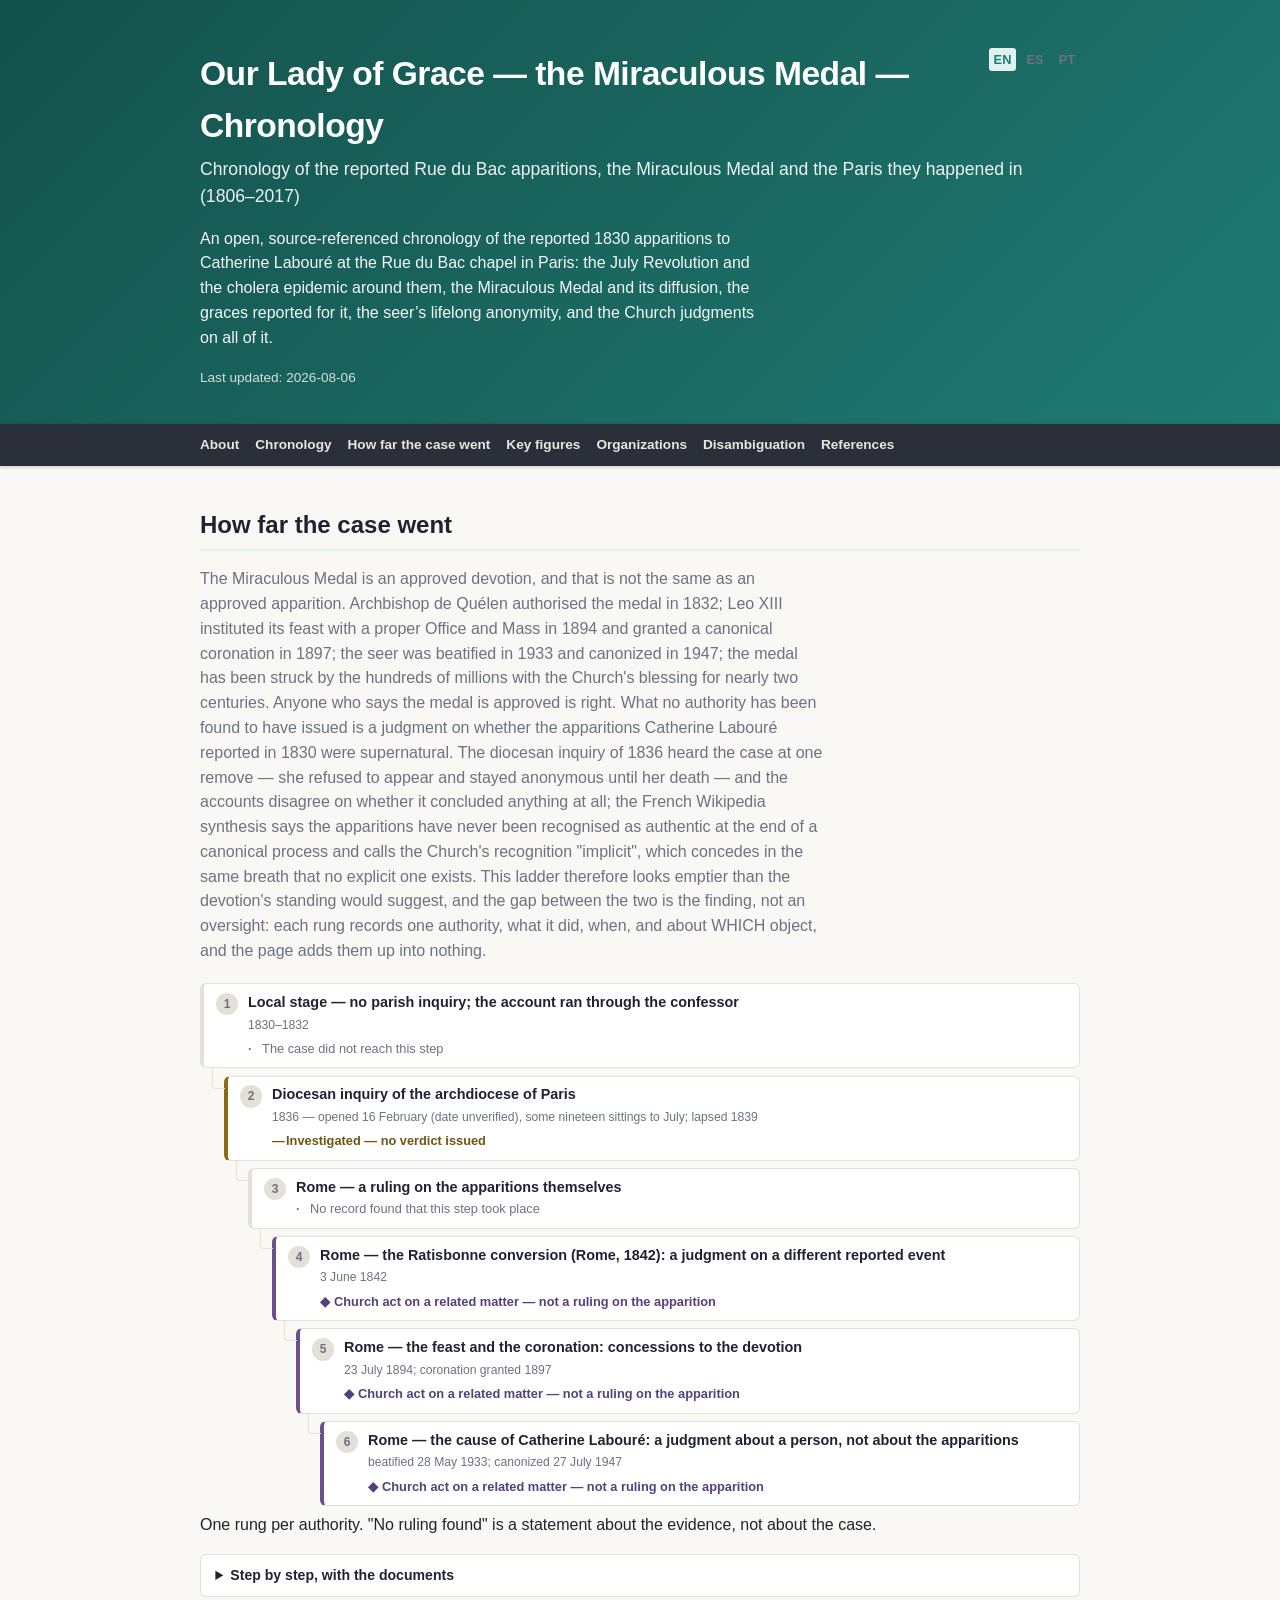
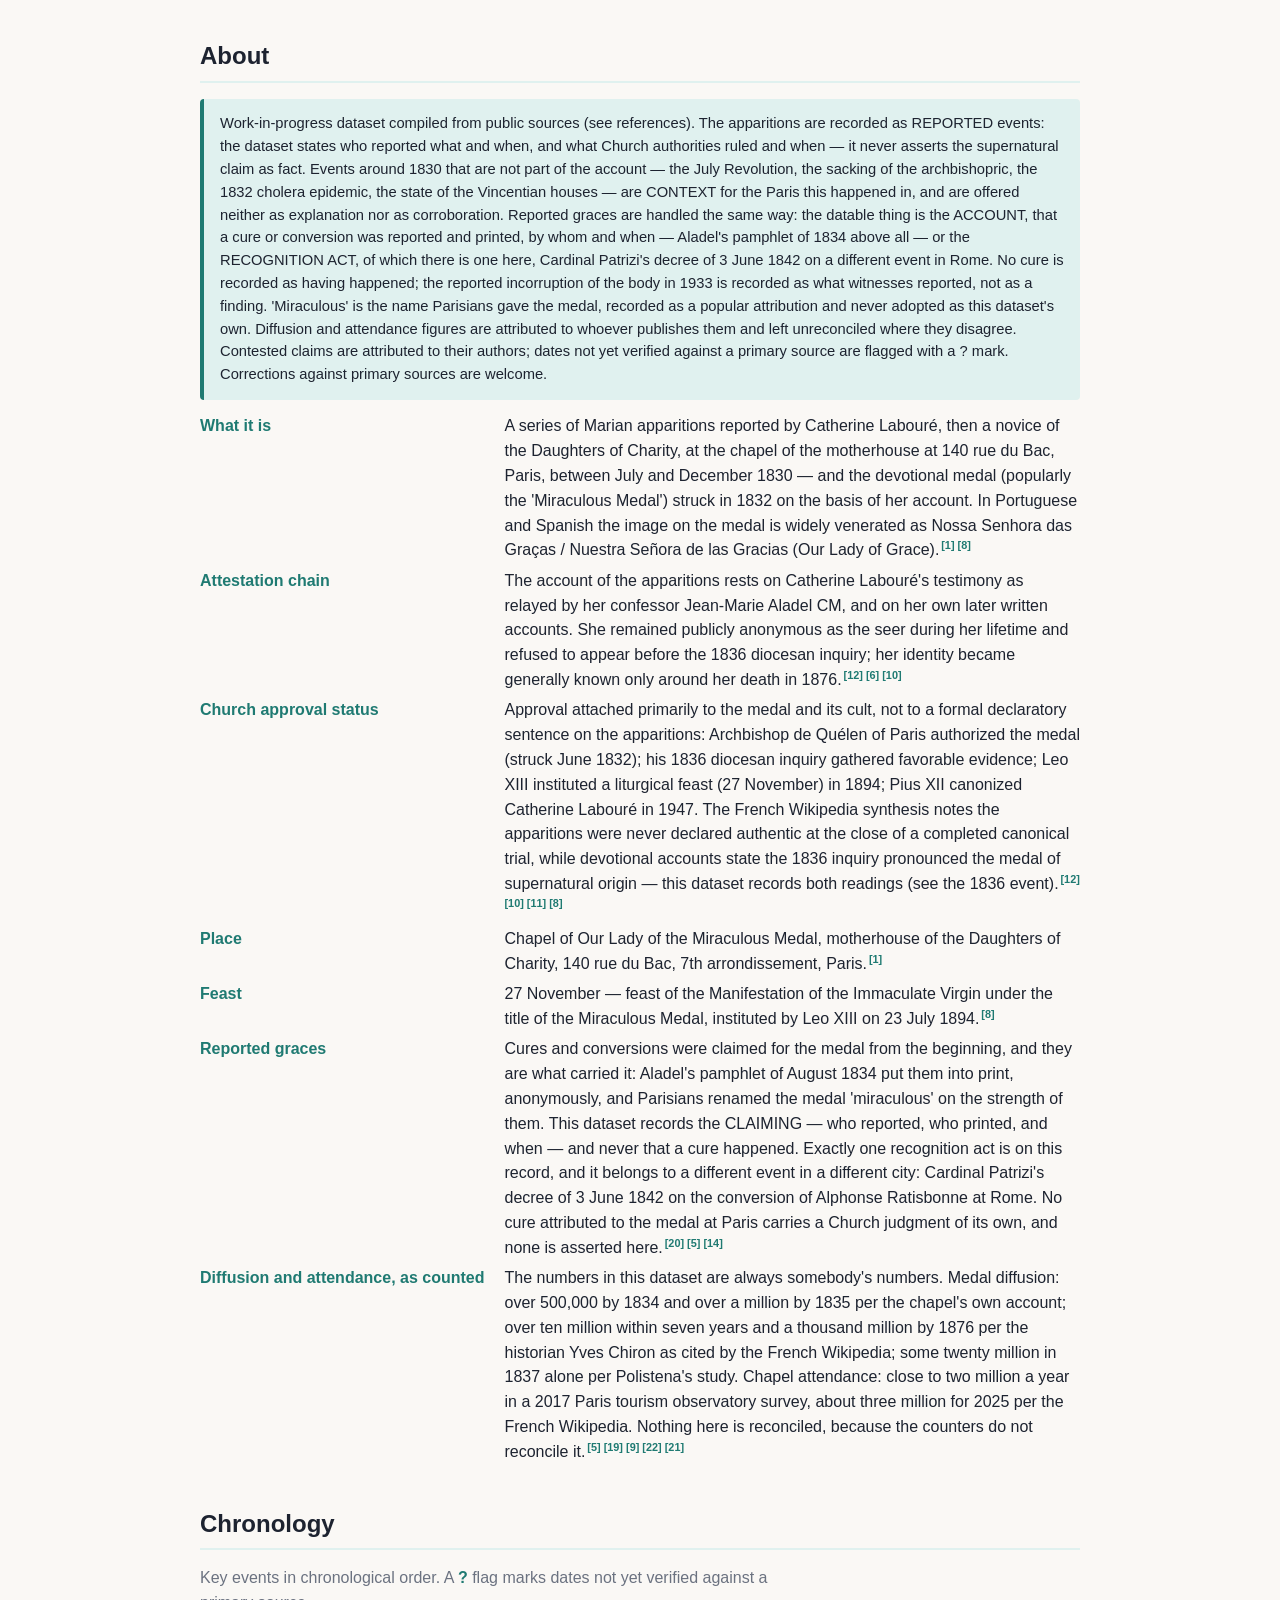
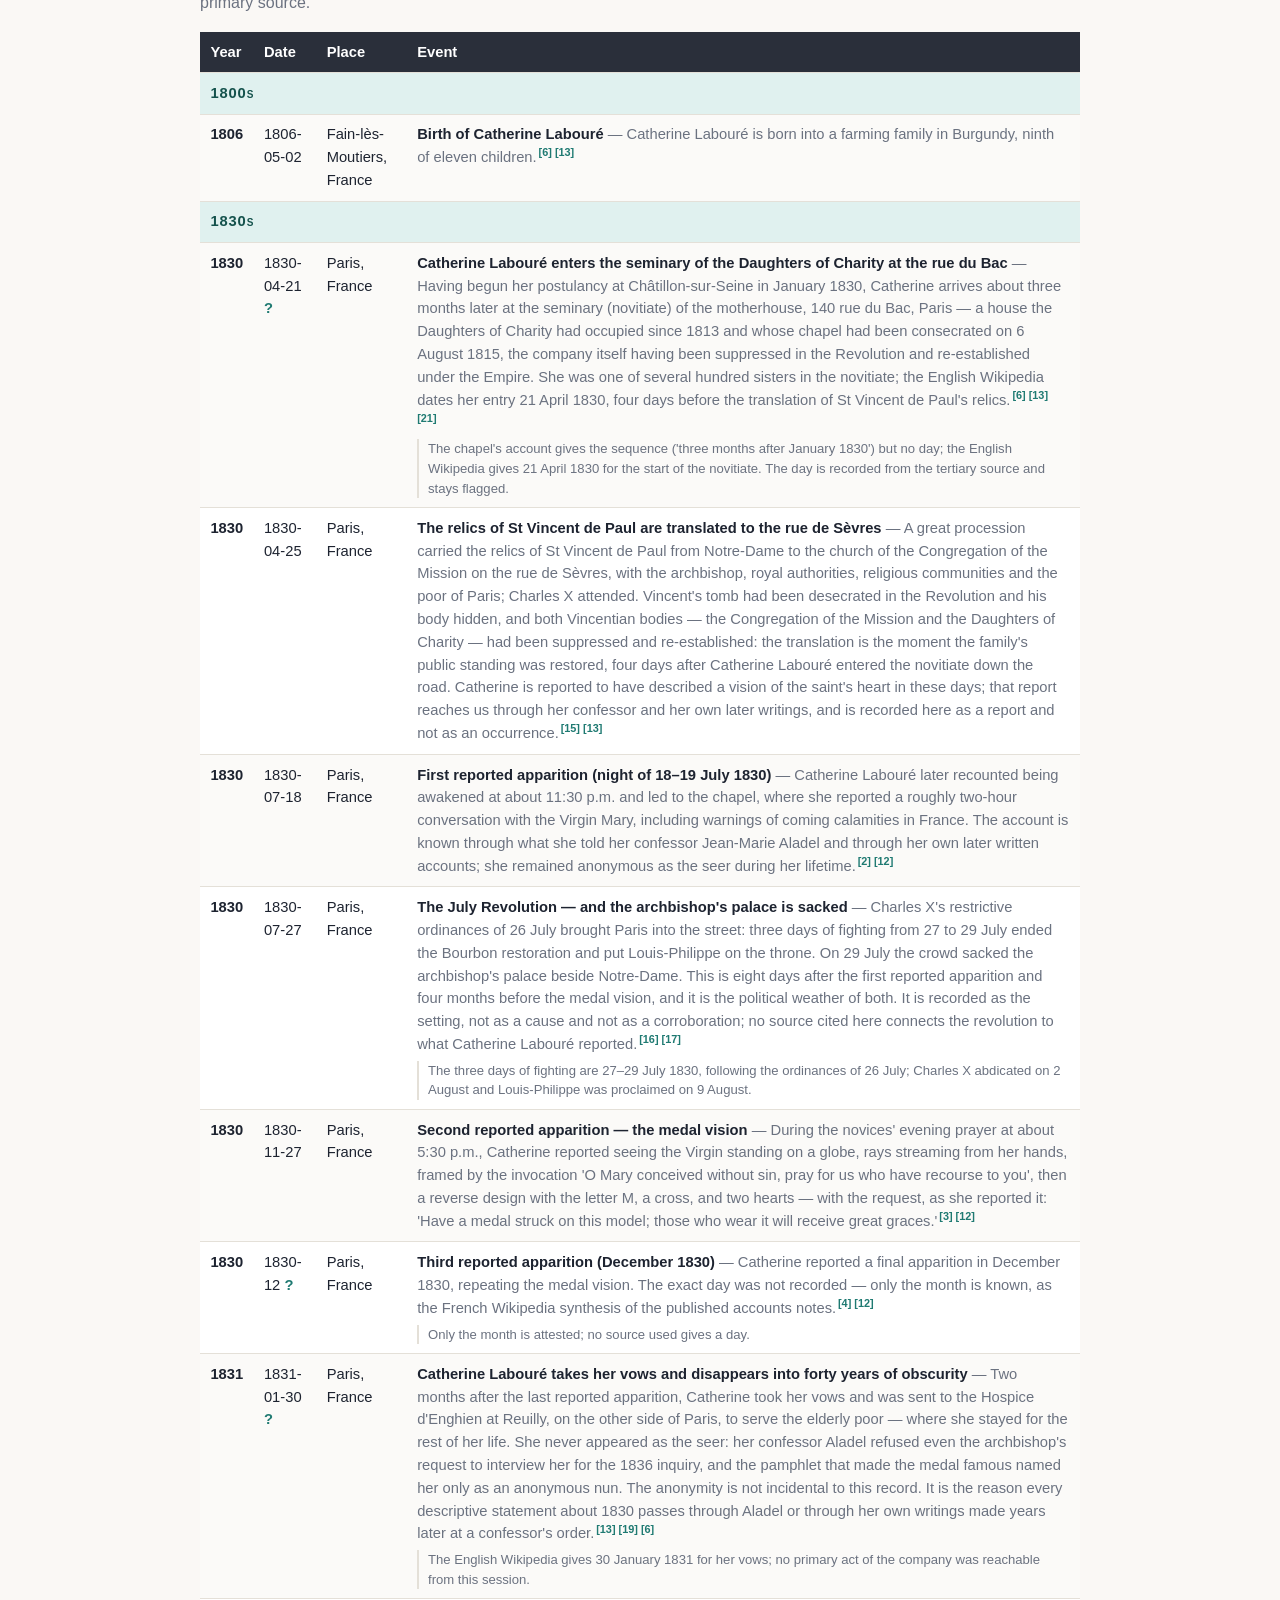
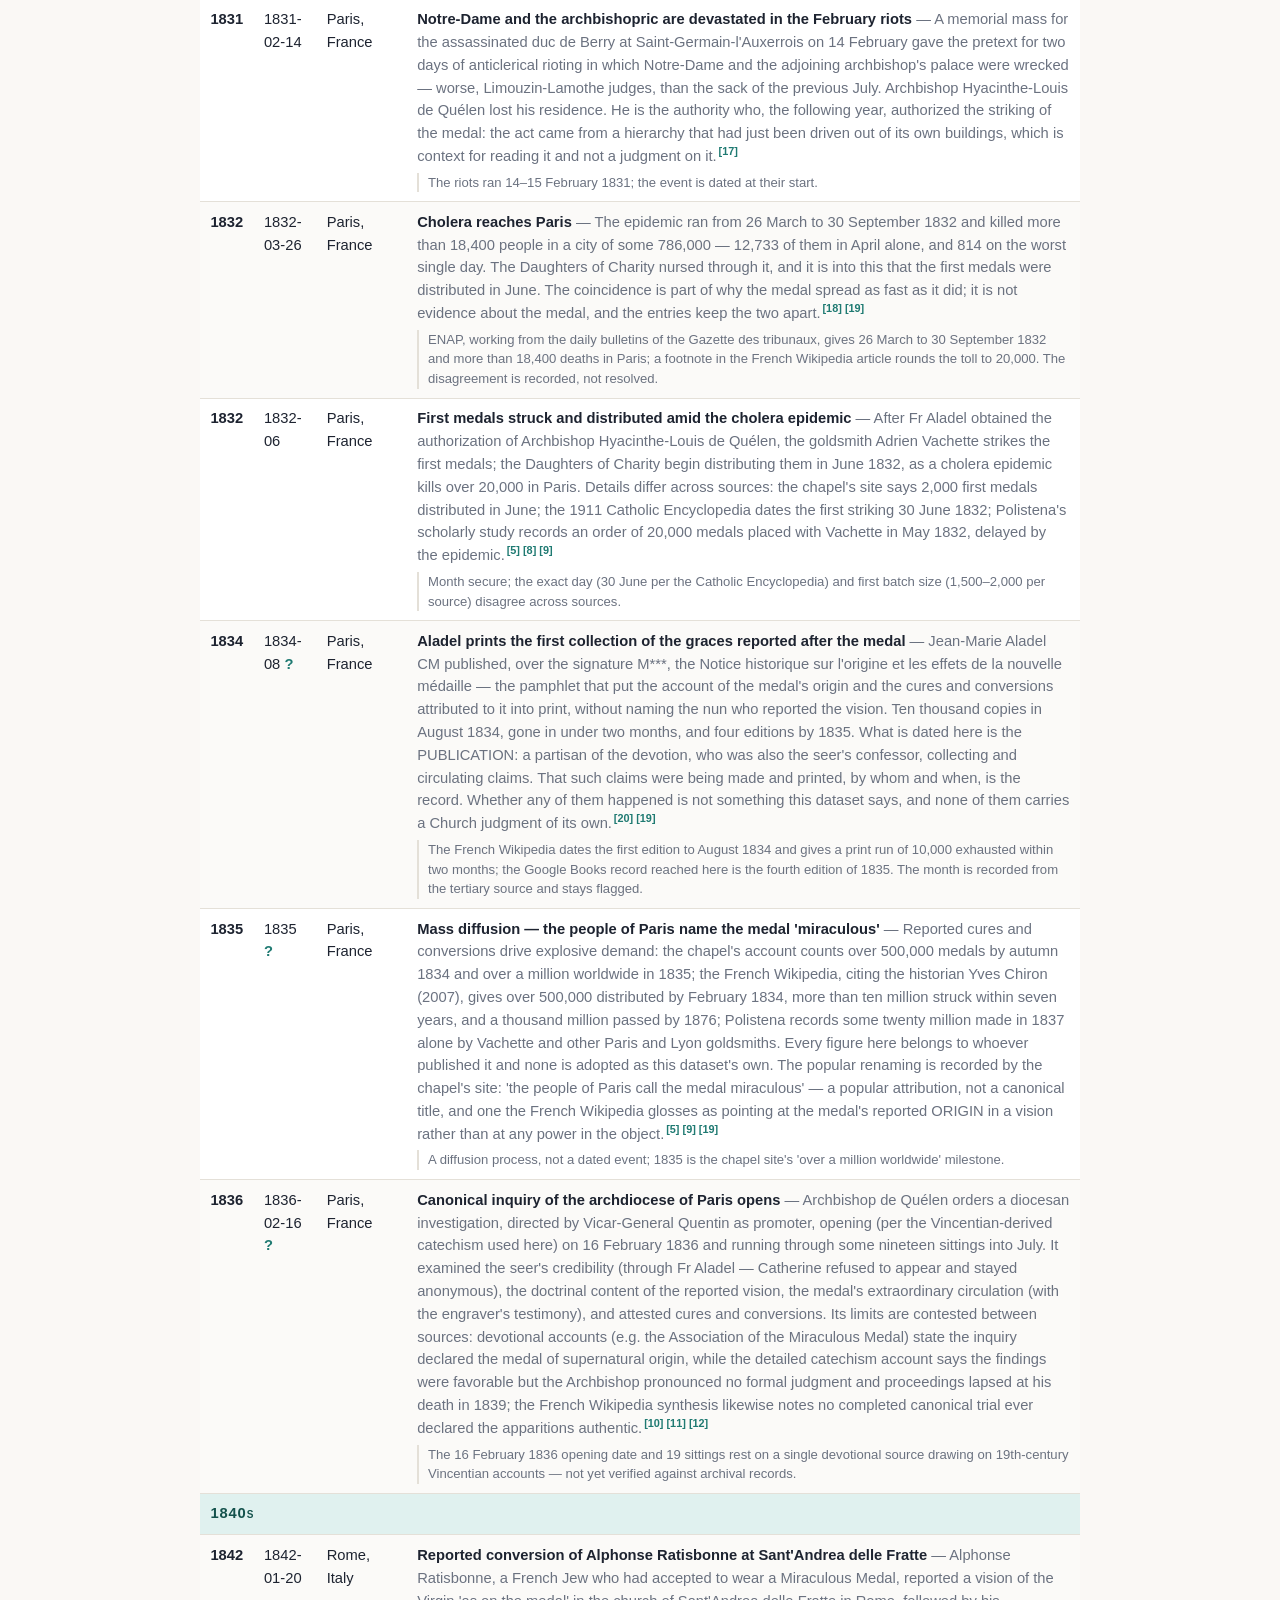
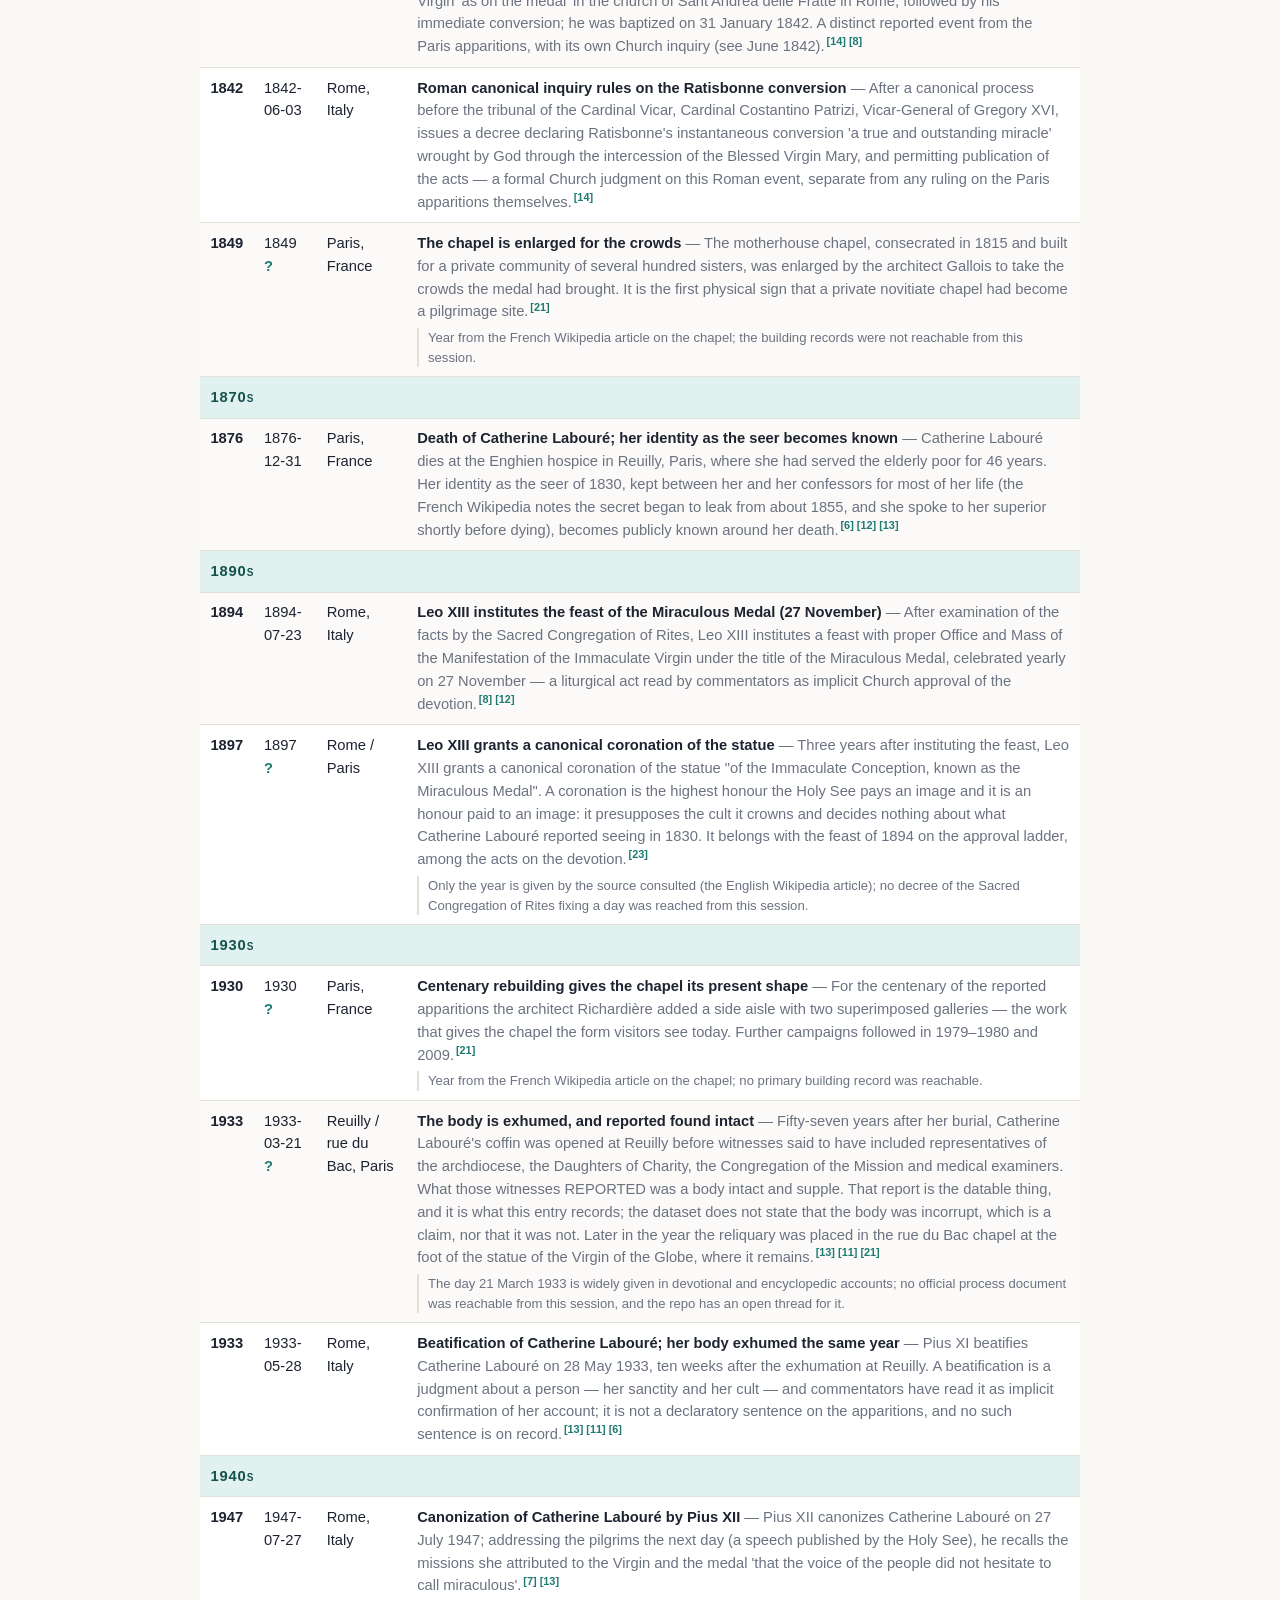
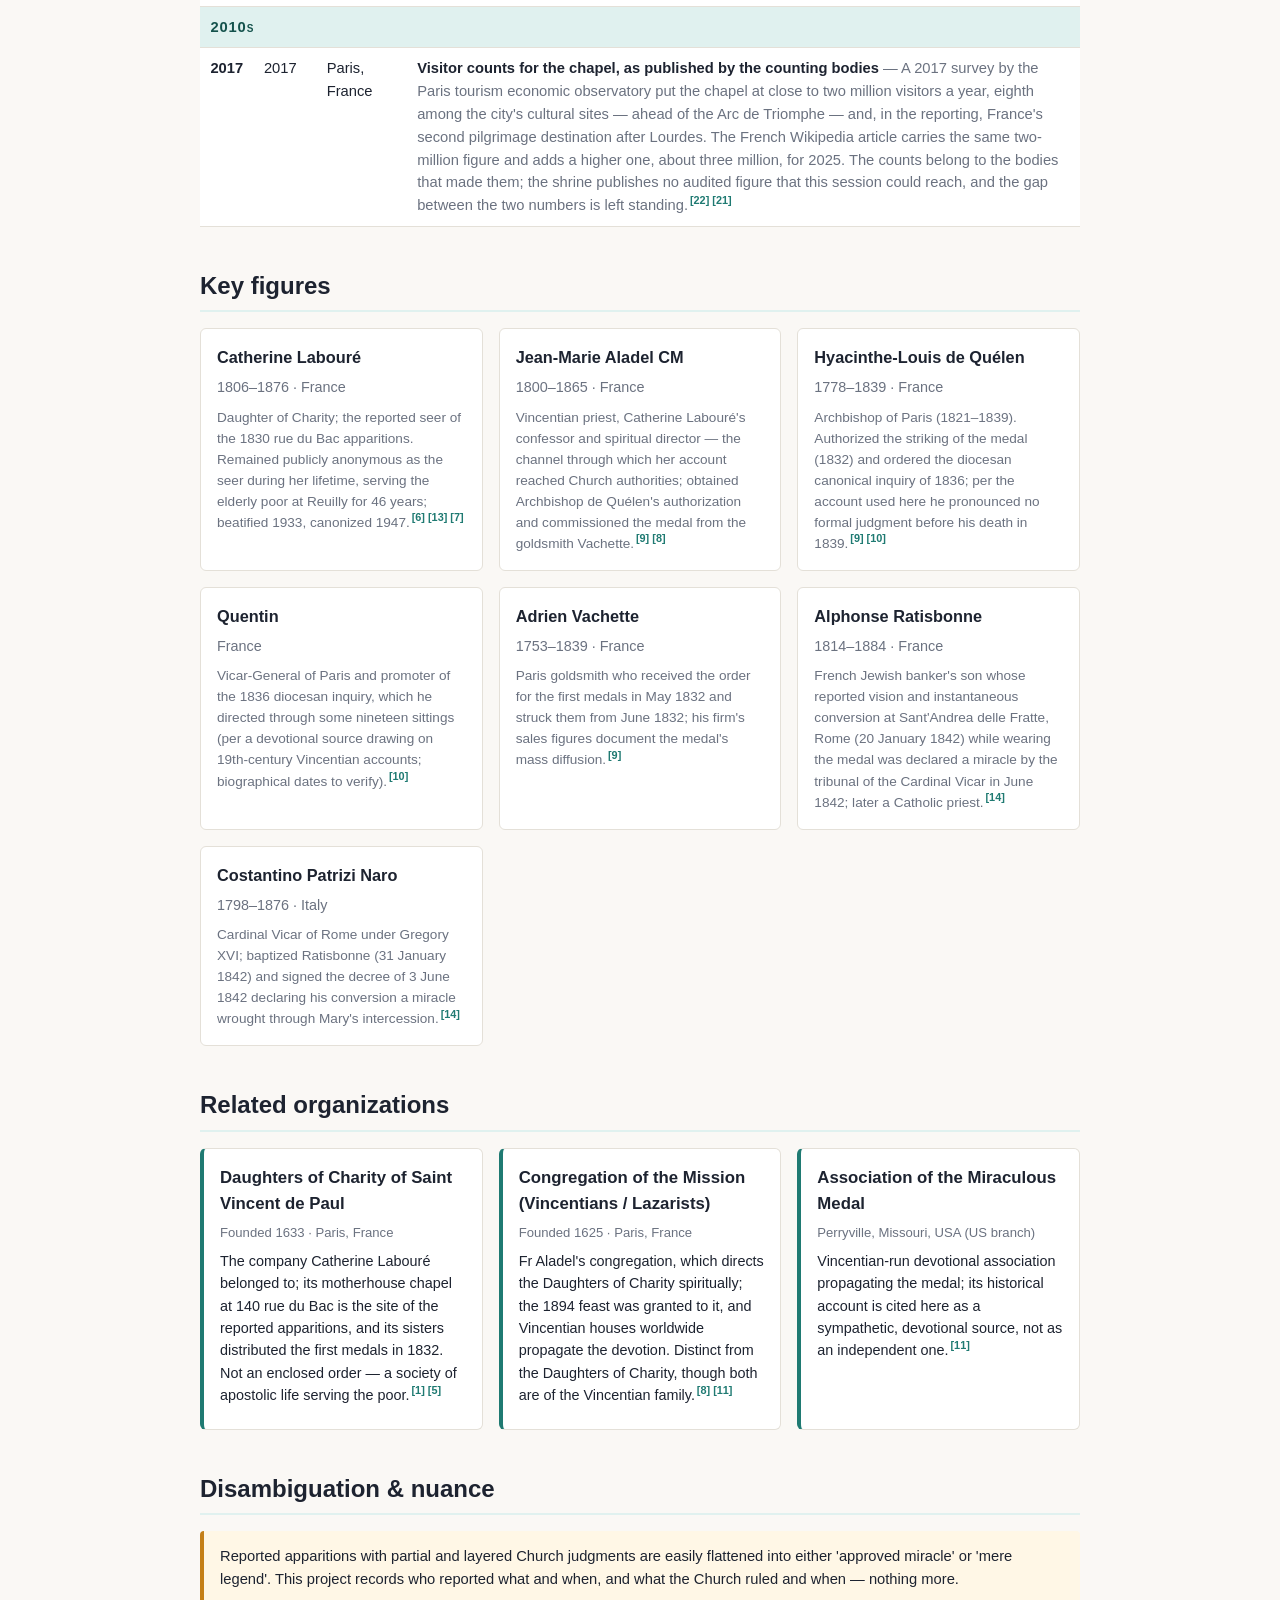
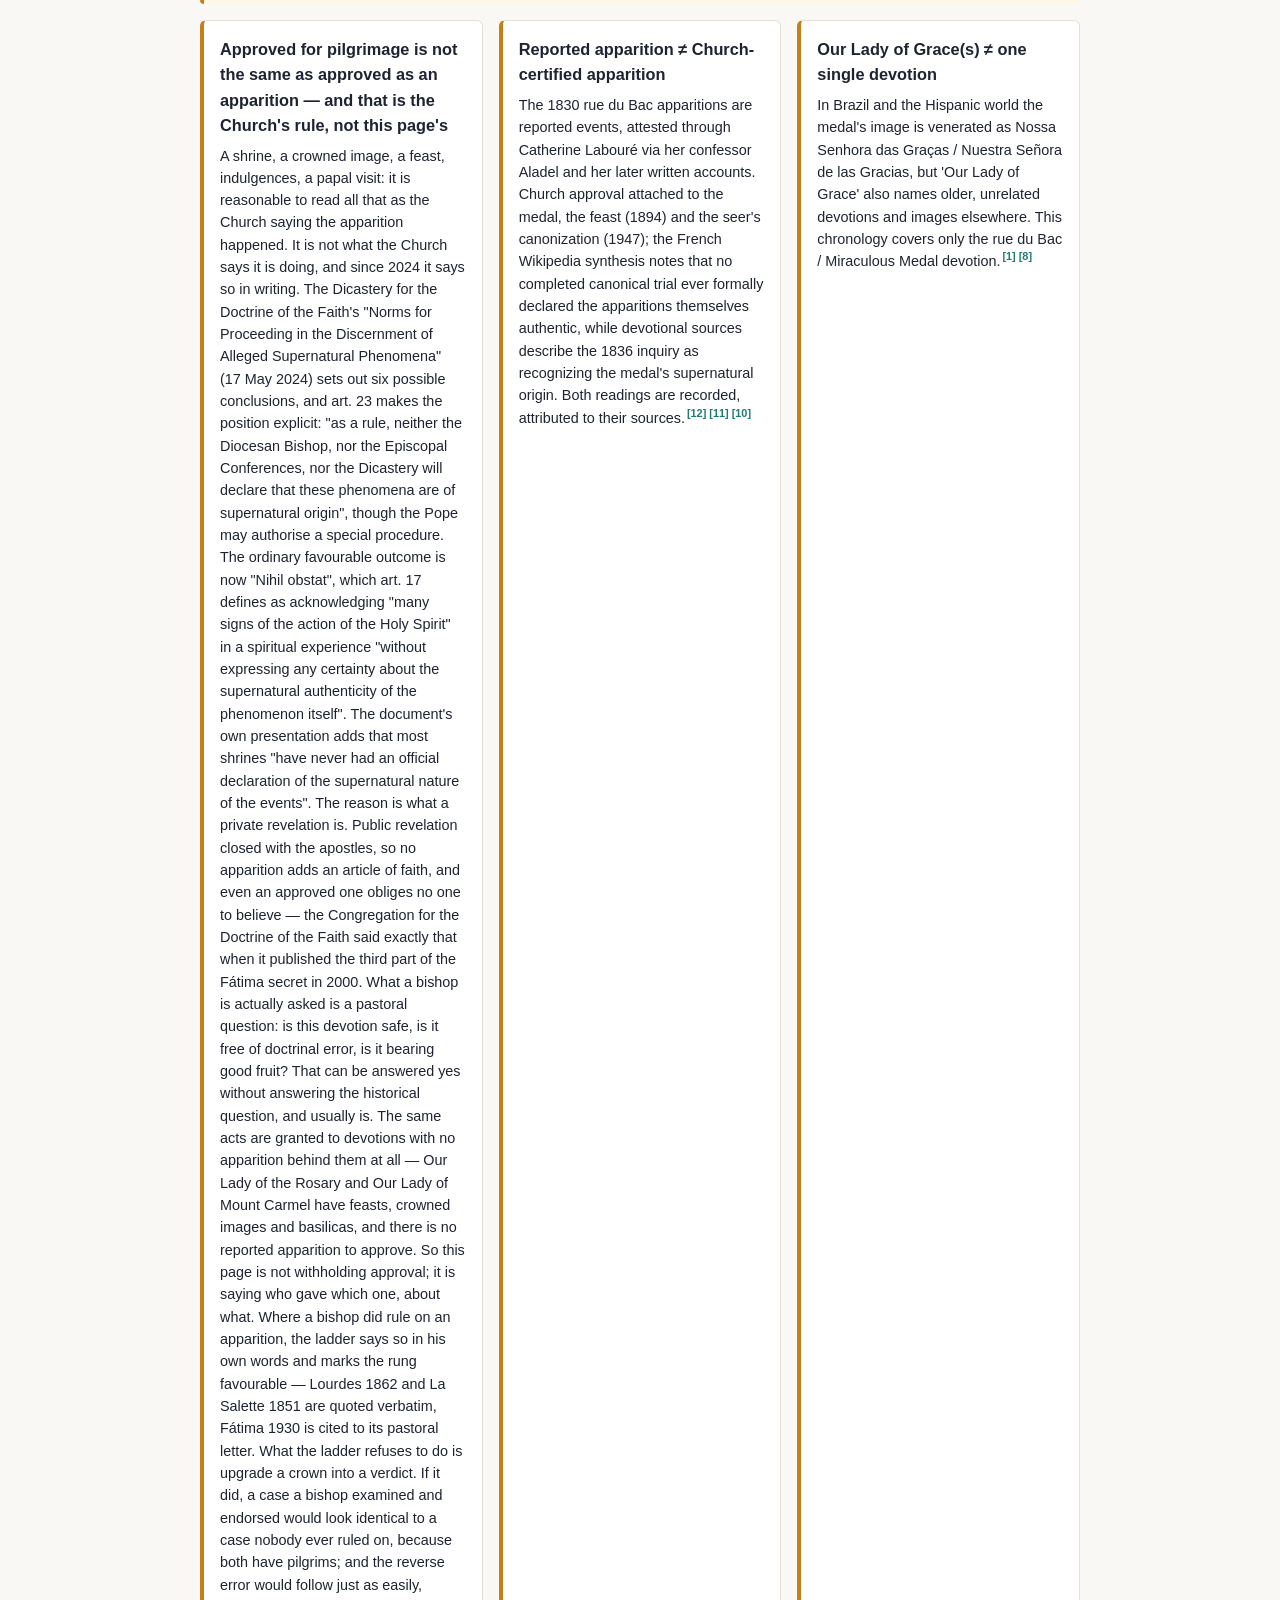
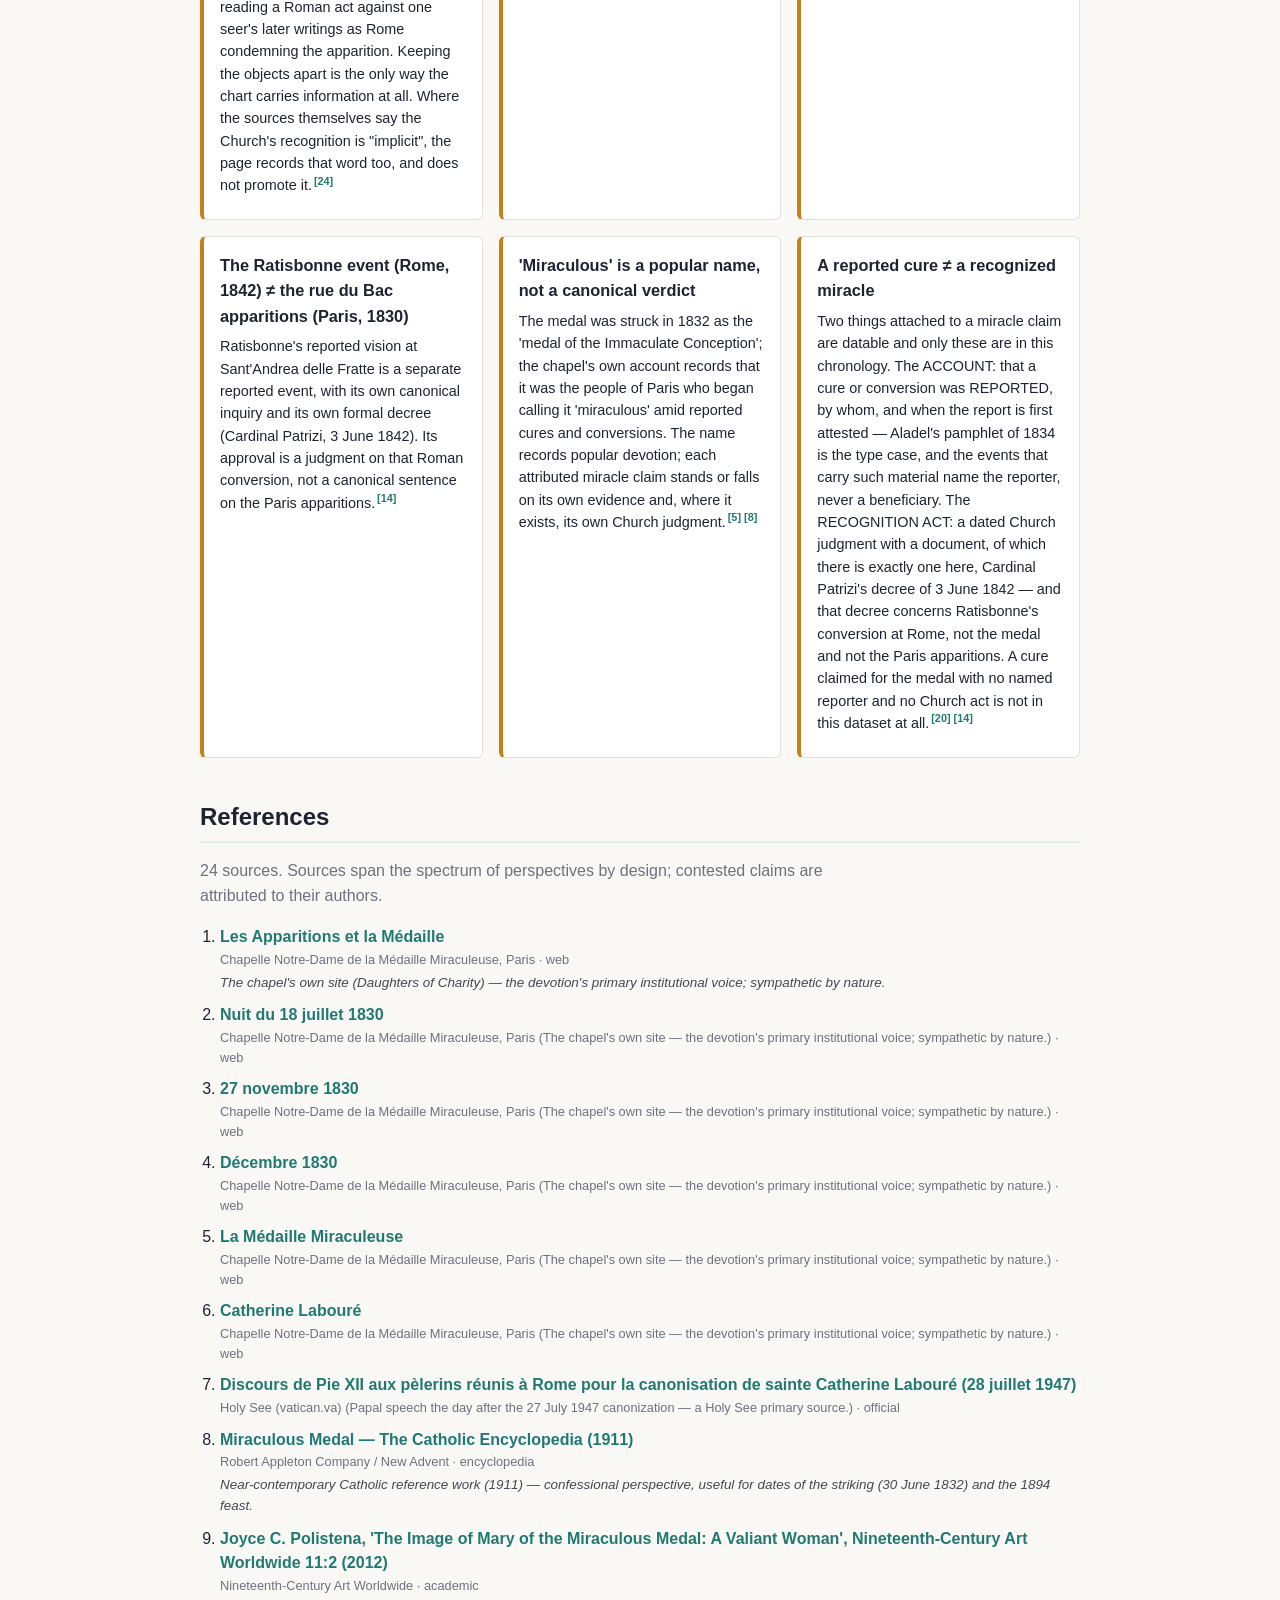
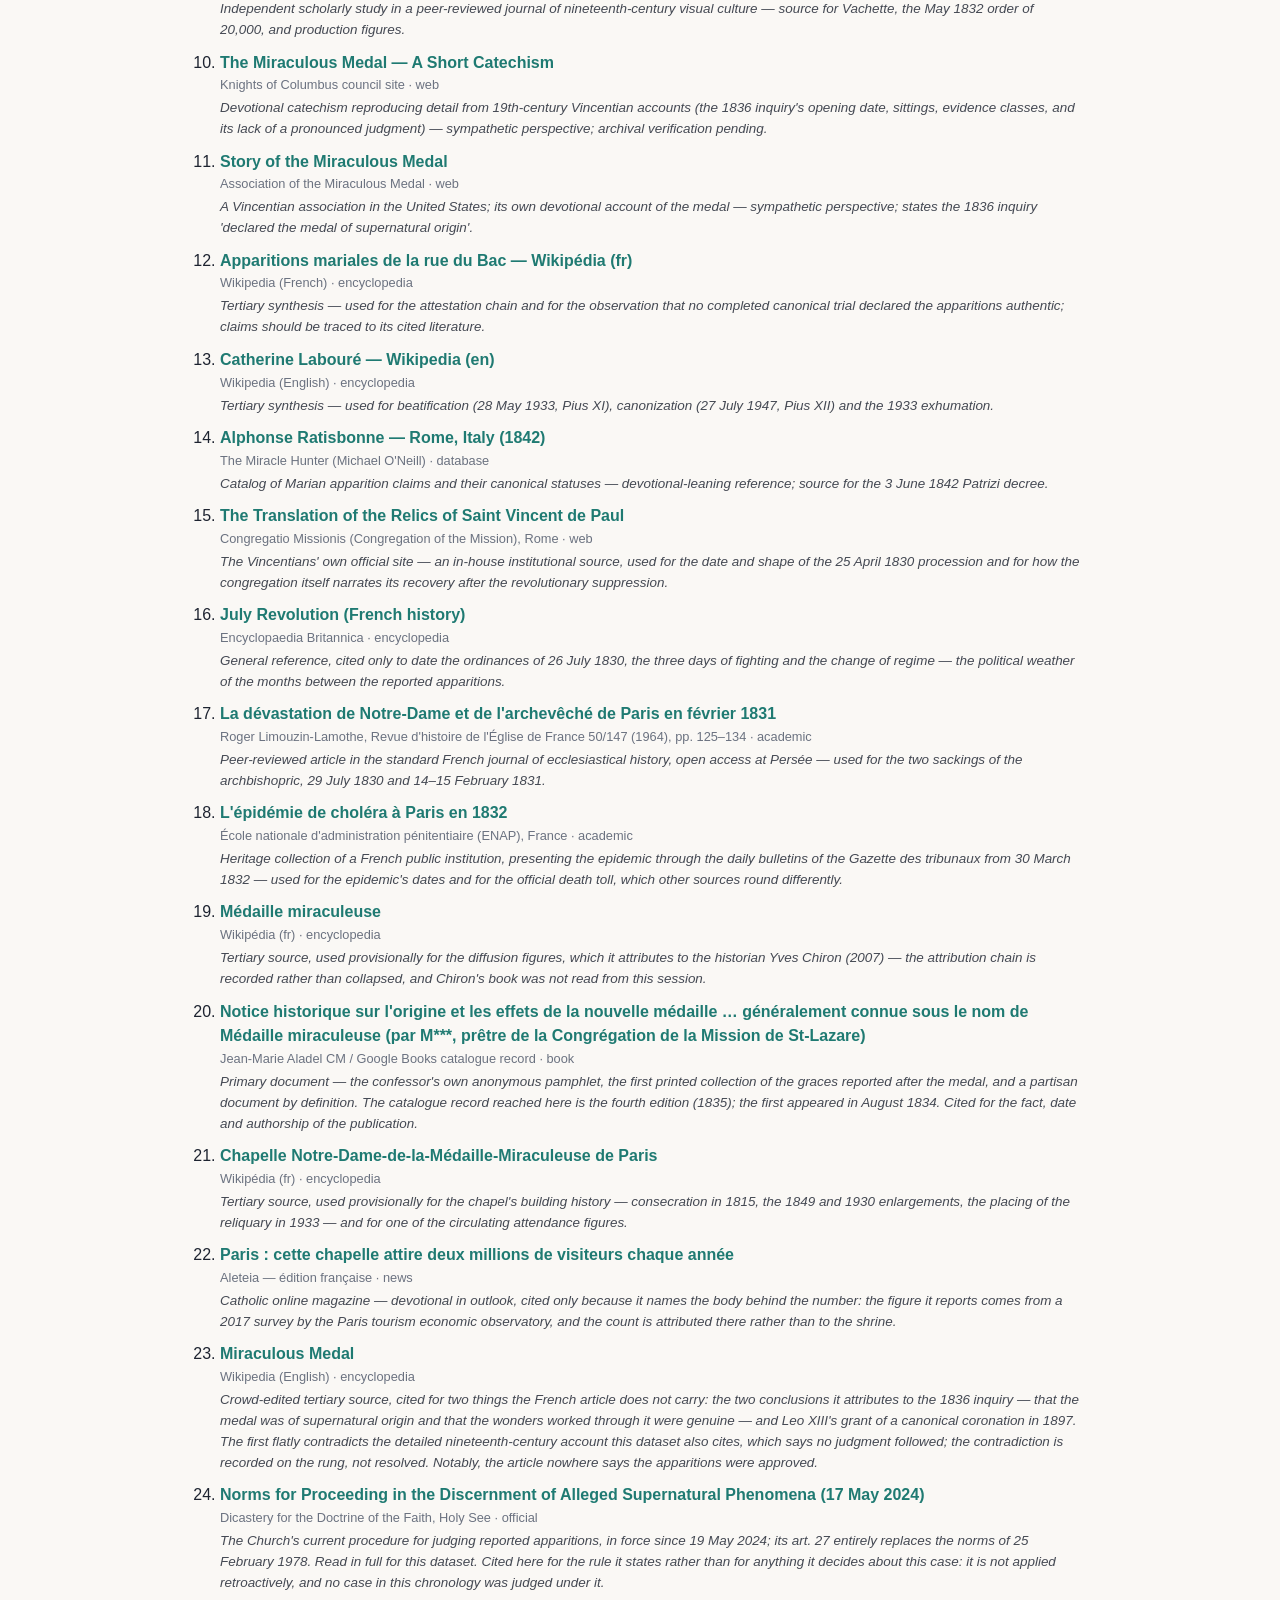
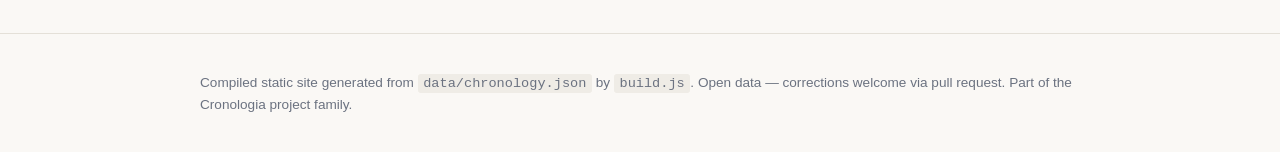
==== docs/en/index.html @ a7fc84e8 "Cite the Church's own answer to "how is it not approved?" A shrine, a crowned image, a feast in the " ====
<!DOCTYPE html>
<html lang="en">
<head>
  <meta charset="utf-8">
  <meta name="viewport" content="width=device-width, initial-scale=1">
  <title>Our Lady of Grace — the Miraculous Medal — Chronology</title>
  <meta name="description" content="An open, source-referenced chronology of the reported 1830 apparitions to Catherine Labouré at the Rue du Bac chapel in Paris: the July Revolution and the cholera epidemic around them, the Miraculous Medal and its diffusion, the graces reported for it, the seer’s lifelong anonymity, and the Church judgments on all of it.">
  <!-- Google tag (gtag.js) -->
  <script async src="https://www.googletagmanager.com/gtag/js?id=G-R9LV1QZHVE"></script>
  <script>
    window.dataLayer = window.dataLayer || [];
    function gtag(){dataLayer.push(arguments);}
    gtag('js', new Date());
    gtag('config', 'G-R9LV1QZHVE');
  </script>
  <link rel="stylesheet" href="../styles.css">
  <link rel="canonical" href="https://cronologia.github.io/gracas/en/">
  <link rel="alternate" hreflang="en" href="https://cronologia.github.io/gracas/en/">
  <link rel="alternate" hreflang="es" href="https://cronologia.github.io/gracas/es/">
  <link rel="alternate" hreflang="pt" href="https://cronologia.github.io/gracas/pt/">
  <link rel="alternate" hreflang="x-default" href="https://cronologia.github.io/gracas/">
  <meta property="og:type" content="website">
  <meta property="og:site_name" content="Our Lady of Grace — the Miraculous Medal — Chronology">
  <meta property="og:locale" content="en_US">
  <meta property="og:title" content="Our Lady of Grace — the Miraculous Medal — Chronology">
  <meta property="og:description" content="An open, source-referenced chronology of the reported 1830 apparitions to Catherine Labouré at the Rue du Bac chapel in Paris: the July Revolution and the cholera epidemic around them, the Miraculous Medal and its diffusion, the graces reported for it, the seer’s lifelong anonymity, and the Church judgments on all of it.">
  <meta property="og:url" content="https://cronologia.github.io/gracas/en/">
  <meta name="twitter:card" content="summary">
  <meta name="twitter:title" content="Our Lady of Grace — the Miraculous Medal — Chronology">
  <meta name="twitter:description" content="An open, source-referenced chronology of the reported 1830 apparitions to Catherine Labouré at the Rue du Bac chapel in Paris: the July Revolution and the cholera epidemic around them, the Miraculous Medal and its diffusion, the graces reported for it, the seer’s lifelong anonymity, and the Church judgments on all of it.">
  <script type="application/ld+json">
  {
    "@context": "https://schema.org",
    "@type": "WebSite",
    "name": "Our Lady of Grace — the Miraculous Medal — Chronology",
    "description": "An open, source-referenced chronology of the reported 1830 apparitions to Catherine Labouré at the Rue du Bac chapel in Paris: the July Revolution and the cholera epidemic around them, the Miraculous Medal and its diffusion, the graces reported for it, the seer’s lifelong anonymity, and the Church judgments on all of it.",
    "url": "https://cronologia.github.io/gracas/en/",
    "inLanguage": "en"
  }
  </script>
</head>
<body>
  <header class="site-header">
    <div class="wrap">
      <nav class="lang-switch" aria-label="Language"><span class="lang-current" aria-current="true">EN</span><a href="../es/" hreflang="es">ES</a><a href="../pt/" hreflang="pt">PT</a></nav>
      <h1>Our Lady of Grace — the Miraculous Medal — Chronology</h1>
      <p class="subtitle">Chronology of the reported Rue du Bac apparitions, the Miraculous Medal and the Paris they happened in (1806–2017)</p>
      <p class="lead">An open, source-referenced chronology of the reported 1830 apparitions to Catherine Labouré at the Rue du Bac chapel in Paris: the July Revolution and the cholera epidemic around them, the Miraculous Medal and its diffusion, the graces reported for it, the seer’s lifelong anonymity, and the Church judgments on all of it.</p>
      <p class="updated">Last updated: 2026-08-06</p>
    </div>
  </header>

  <nav class="site-nav">
    <div class="wrap">
      <a href="#about">About</a>
      <a href="#chronology">Chronology</a>
      <a href="#approval-ladder">How far the case went</a>
      <a href="#figures">Key figures</a>
      <a href="#organizations">Organizations</a>
      <a href="#disambiguation">Disambiguation</a>
      <a href="#references">References</a>
    </div>
  </nav>

  <main class="wrap">
    <section id="approval-ladder" class="viz">
      <h2>How far the case went</h2>
      <p class="section-intro">The Miraculous Medal is an approved devotion, and that is not the same as an approved apparition. Archbishop de Quélen authorised the medal in 1832; Leo XIII instituted its feast with a proper Office and Mass in 1894 and granted a canonical coronation in 1897; the seer was beatified in 1933 and canonized in 1947; the medal has been struck by the hundreds of millions with the Church&#39;s blessing for nearly two centuries. Anyone who says the medal is approved is right. What no authority has been found to have issued is a judgment on whether the apparitions Catherine Labouré reported in 1830 were supernatural. The diocesan inquiry of 1836 heard the case at one remove — she refused to appear and stayed anonymous until her death — and the accounts disagree on whether it concluded anything at all; the French Wikipedia synthesis says the apparitions have never been recognised as authentic at the end of a canonical process and calls the Church&#39;s recognition &quot;implicit&quot;, which concedes in the same breath that no explicit one exists. This ladder therefore looks emptier than the devotion&#39;s standing would suggest, and the gap between the two is the finding, not an oversight: each rung records one authority, what it did, when, and about WHICH object, and the page adds them up into nothing.</p>
      <figure class="approval-ladder">
        <div class="viz-scroll">
        <ol class="al-cascade">
          <li class="al-node al-not-reached" style="--al-step:0">
            <a href="#al-rung-1" class="al-node-link">
              <span class="al-num" aria-hidden="true">1</span>
              <span class="al-node-body">
                <span class="al-node-label">Local stage — no parish inquiry; the account ran through the confessor</span><span class="al-when">1830–1832</span>
                <span class="al-node-status"><span class="al-glyph" aria-hidden="true">·</span>The case did not reach this step</span>
              </span>
            </a>
          </li>
          <li class="al-node al-inconclusive" style="--al-step:1">
            <a href="#al-rung-2" class="al-node-link">
              <span class="al-num" aria-hidden="true">2</span>
              <span class="al-node-body">
                <span class="al-node-label">Diocesan inquiry of the archdiocese of Paris</span><span class="al-when">1836 — opened 16 February (date unverified), some nineteen sittings to July; lapsed 1839</span>
                <span class="al-node-status"><span class="al-glyph" aria-hidden="true">—</span>Investigated — no verdict issued</span>
              </span>
            </a>
          </li>
          <li class="al-node al-not-found" style="--al-step:2">
            <a href="#al-rung-3" class="al-node-link">
              <span class="al-num" aria-hidden="true">3</span>
              <span class="al-node-body">
                <span class="al-node-label">Rome — a ruling on the apparitions themselves</span>
                <span class="al-node-status"><span class="al-glyph" aria-hidden="true">·</span>No record found that this step took place</span>
              </span>
            </a>
          </li>
          <li class="al-node al-adjacent" style="--al-step:3">
            <a href="#al-rung-4" class="al-node-link">
              <span class="al-num" aria-hidden="true">4</span>
              <span class="al-node-body">
                <span class="al-node-label">Rome — the Ratisbonne conversion (Rome, 1842): a judgment on a different reported event</span><span class="al-when">3 June 1842</span>
                <span class="al-node-status"><span class="al-glyph" aria-hidden="true">◆</span>Church act on a related matter — not a ruling on the apparition</span>
              </span>
            </a>
          </li>
          <li class="al-node al-adjacent" style="--al-step:4">
            <a href="#al-rung-5" class="al-node-link">
              <span class="al-num" aria-hidden="true">5</span>
              <span class="al-node-body">
                <span class="al-node-label">Rome — the feast and the coronation: concessions to the devotion</span><span class="al-when">23 July 1894; coronation granted 1897</span>
                <span class="al-node-status"><span class="al-glyph" aria-hidden="true">◆</span>Church act on a related matter — not a ruling on the apparition</span>
              </span>
            </a>
          </li>
          <li class="al-node al-adjacent" style="--al-step:5">
            <a href="#al-rung-6" class="al-node-link">
              <span class="al-num" aria-hidden="true">6</span>
              <span class="al-node-body">
                <span class="al-node-label">Rome — the cause of Catherine Labouré: a judgment about a person, not about the apparitions</span><span class="al-when">beatified 28 May 1933; canonized 27 July 1947</span>
                <span class="al-node-status"><span class="al-glyph" aria-hidden="true">◆</span>Church act on a related matter — not a ruling on the apparition</span>
              </span>
            </a>
          </li>
        </ol>
        </div>
        <figcaption>One rung per authority. &quot;No ruling found&quot; is a statement about the evidence, not about the case.</figcaption>
      </figure>
      <details class="al-details">
        <summary>Step by step, with the documents</summary>
        <div class="al-tablist" hidden aria-label="How far the case went">
            <button type="button" class="al-tab" data-al-panel="al-rung-1"><span class="al-glyph" aria-hidden="true">·</span>Local stage — no parish inquiry; the account ran through the confessor</button>
            <button type="button" class="al-tab" data-al-panel="al-rung-2"><span class="al-glyph" aria-hidden="true">—</span>Diocesan inquiry of the archdiocese of Paris</button>
            <button type="button" class="al-tab" data-al-panel="al-rung-3"><span class="al-glyph" aria-hidden="true">·</span>Rome — a ruling on the apparitions themselves</button>
            <button type="button" class="al-tab" data-al-panel="al-rung-4"><span class="al-glyph" aria-hidden="true">◆</span>Rome — the Ratisbonne conversion (Rome, 1842): a judgment on a different reported event</button>
            <button type="button" class="al-tab" data-al-panel="al-rung-5"><span class="al-glyph" aria-hidden="true">◆</span>Rome — the feast and the coronation: concessions to the devotion</button>
            <button type="button" class="al-tab" data-al-panel="al-rung-6"><span class="al-glyph" aria-hidden="true">◆</span>Rome — the cause of Catherine Labouré: a judgment about a person, not about the apparitions</button>
        </div>
        <div class="al-panels">
          <section id="al-rung-1" class="al-panel al-not-reached">
            <h3 class="al-panel-title">Local stage — no parish inquiry; the account ran through the confessor <span class="al-when">1830–1832</span></h3>
            <p class="al-status"><span class="al-glyph" aria-hidden="true">·</span>The case did not reach this step</p>
<p class="al-who">Jean-Marie Aladel CM, Catherine Labouré&#39;s confessor and spiritual director</p><p class="al-outcome">There was no local or parish investigation to reach. Catherine Labouré reported the apparitions to Aladel in spiritual direction and insisted on remaining anonymous as the seer; Aladel, who at first doubted her, was the sole channel by which the account reached authority, and after about two years he took it not to a local inquiry but directly to the archbishop of Paris, obtaining his authorization to strike the medal in 1832. Every later stage therefore examined the account at one remove, through the confessor, and never the seer herself.</p><p class="al-nodoc">Searched the sources used here — the chapel&#39;s own histories of Catherine Labouré and of the medal, the 1911 Catholic Encyclopedia article, Polistena&#39;s 2012 scholarly study and the French Wikipedia synthesis — for any parish-level or locally appointed investigation before 1836. None records one, and each describes the same route: confessor to archbishop. What the 1911 Catholic Encyclopedia calls a &#39;careful investigation&#39; is Aladel&#39;s own private testing of the account (&#39;After careful investigation, M. Aladel, the spiritual director of Sister Catherine, obtained the approval of Mgr. de Quelen&#39;), not a canonical proceeding. Recorded as a step the case did not take, on that positive account of the route, rather than as a gap in the record; no source consulted states in so many words that no local inquiry was held.</p>            <p class="al-cites"><sup class="cite"><a href="#ref-6" title="Reference 6">[6]</a> <a href="#ref-5" title="Reference 5">[5]</a> <a href="#ref-8" title="Reference 8">[8]</a> <a href="#ref-9" title="Reference 9">[9]</a> <a href="#ref-12" title="Reference 12">[12]</a></sup></p>
          </section>
          <section id="al-rung-2" class="al-panel al-inconclusive">
            <h3 class="al-panel-title">Diocesan inquiry of the archdiocese of Paris <span class="al-when">1836 — opened 16 February (date unverified), some nineteen sittings to July; lapsed 1839</span></h3>
            <p class="al-status"><span class="al-glyph" aria-hidden="true">—</span>Investigated — no verdict issued</p>
<p class="al-who">Archbishop Hyacinthe-Louis de Quélen, through Vicar-General Quentin as promoter</p><p class="al-outcome">What this inquiry examined was the medal, its diffusion and the credibility of an account it could not hear at first hand — not the supernatural character of the apparitions, and it never publicly identified the seer. Per the detailed account used here it admitted five classes of proof: Catherine Labouré&#39;s trustworthiness (attested through Fr Aladel, since she refused to appear before the promoter and stayed anonymous), her director&#39;s prudence, the theological soundness of the reported vision, the medal&#39;s extraordinary circulation, and documented cures and conversions. The findings were favourable, but no judgment followed — &#39;the ecclesiastical authority did not pronounce judgment; we know not why the inquiry did not receive the sanction to which it apparently led&#39; — and the proceedings were abandoned at de Quélen&#39;s death in 1839. The Association of the Miraculous Medal, a Vincentian devotional body, characterises the outcome far more strongly: &#39;a canonical inquiry undertaken in Paris declared that the medal was of supernatural origin, and that the wonders worked through it were genuine&#39;. That is the association&#39;s wording, from a source labelled here as sympathetic, and no decree is produced for it; this rung records what the inquiry examined and that it issued no verdict, and leaves the stronger reading attributed to the body that makes it. Two accounts of how that inquiry ended are in circulation and they do not agree. The detailed nineteenth-century narrative used here says no judgment followed at all. The English Wikipedia article says the opposite — that the court &quot;extolled her character and virtue&quot;, &quot;placed wholehearted credence in her visions&quot;, and reached &quot;two important conclusions: that the Medal was of supernatural origin, and that the wonders worked through it were genuine&quot;. Note what even the stronger version does and does not say: its object is the MEDAL and the wonders worked through it, not the apparitions, and the same article nowhere states that the apparitions were approved. The disagreement is over whether conclusions were issued at all; it is recorded and not resolved, and settling it needs the proceedings themselves, which the sources say were lost or never published and which the diocesan archives of Paris would hold if anything does.</p>            <p class="al-cites"><sup class="cite"><a href="#ref-10" title="Reference 10">[10]</a> <a href="#ref-11" title="Reference 11">[11]</a> <a href="#ref-12" title="Reference 12">[12]</a> <a href="#ref-23" title="Reference 23">[23]</a></sup></p>
          </section>
          <section id="al-rung-3" class="al-panel al-not-found">
            <h3 class="al-panel-title">Rome — a ruling on the apparitions themselves</h3>
            <p class="al-status"><span class="al-glyph" aria-hidden="true">·</span>No record found that this step took place</p>
<p class="al-nodoc">No Roman act ruling on the supernatural character of the 1830 rue du Bac apparitions was located. Searched: the 1911 Catholic Encyclopedia article on the Miraculous Medal, which records the 1832 archiepiscopal authorization and the 1894 feast and no such decree; the chapel&#39;s own history pages; the Miracle Hunter catalogue of Marian apparition claims and their canonical statuses; and the French Wikipedia synthesis, which states positively that the apparitions &#39;n&#39;ont jamais été reconnues authentiques par l&#39;Église catholique au terme d&#39;un procès canonique&#39; and calls the Church&#39;s recognition &#39;implicite&#39;. Recorded as not located rather than as settled: the search covered published secondary and reference literature only, and the diocesan archives of Paris and the Vincentian archives have not been consulted.</p>            <p class="al-cites"><sup class="cite"><a href="#ref-12" title="Reference 12">[12]</a> <a href="#ref-8" title="Reference 8">[8]</a></sup></p>
          </section>
          <section id="al-rung-4" class="al-panel al-adjacent">
            <h3 class="al-panel-title">Rome — the Ratisbonne conversion (Rome, 1842): a judgment on a different reported event <span class="al-when">3 June 1842</span></h3>
            <p class="al-status"><span class="al-glyph" aria-hidden="true">◆</span>Church act on a related matter — not a ruling on the apparition</p>
<p class="al-who">Tribunal of the Cardinal Vicar; Cardinal Costantino Patrizi, Vicar-General of Gregory XVI</p><p class="al-outcome">The one completed canonical trial in this dossier judged something else, in another city, twelve years later. Alphonse Ratisbonne reported a vision of the Virgin &#39;as on the medal&#39; at Sant&#39;Andrea delle Fratte in Rome on 20 January 1842 while wearing a Miraculous Medal; after a canonical process, Patrizi&#39;s decree of 3 June 1842 declared his instantaneous conversion a true and outstanding miracle wrought by God through the intercession of the Blessed Virgin. It is a judgment on that Roman event of 1842 and on nothing else. It says nothing about what Catherine Labouré reported seeing in Paris in 1830, and devotional literature that cites it as Rome&#39;s approval of the rue du Bac account is moving a verdict from one object to another.</p>            <p class="al-cites"><sup class="cite"><a href="#ref-14" title="Reference 14">[14]</a></sup></p>
          </section>
          <section id="al-rung-5" class="al-panel al-adjacent">
            <h3 class="al-panel-title">Rome — the feast and the coronation: concessions to the devotion <span class="al-when">23 July 1894; coronation granted 1897</span></h3>
            <p class="al-status"><span class="al-glyph" aria-hidden="true">◆</span>Church act on a related matter — not a ruling on the apparition</p>
<p class="al-who">Leo XIII, after examination of the facts by the Sacred Congregation of Rites</p><p class="al-outcome">Leo XIII instituted a feast, with a special Office and Mass, of the Manifestation of the Immaculate Virgin under the title of the Miraculous Medal, to be celebrated yearly on 27 November. A feast is a liturgical concession: it authorises public worship under a title and settles that the cult may be celebrated. It is not a finding of fact about the 1830 apparitions, and the act carries no declaration about them. The French Wikipedia synthesis groups it with the seer&#39;s canonization as &#39;implicit&#39; recognition — a description that concedes, in the same breath, that no explicit one exists. Three years later Leo XIII granted a canonical coronation of the statue &quot;of the Immaculate Conception, known as the Miraculous Medal&quot; — the highest honour the Holy See pays an image, and still an honour paid to an image. Between the two acts, the Holy See had authorised public worship under the title and crowned the figure, without at any point saying what happened in the chapel in 1830.</p>            <p class="al-cites"><sup class="cite"><a href="#ref-8" title="Reference 8">[8]</a> <a href="#ref-12" title="Reference 12">[12]</a> <a href="#ref-23" title="Reference 23">[23]</a></sup></p>
          </section>
          <section id="al-rung-6" class="al-panel al-adjacent">
            <h3 class="al-panel-title">Rome — the cause of Catherine Labouré: a judgment about a person, not about the apparitions <span class="al-when">beatified 28 May 1933; canonized 27 July 1947</span></h3>
            <p class="al-status"><span class="al-glyph" aria-hidden="true">◆</span>Church act on a related matter — not a ruling on the apparition</p>
<p class="al-who">Pius XI (beatification); Pius XII (canonization)</p><p class="al-outcome">A cause of canonization judges a candidate&#39;s holiness of life and the miracles attributed to her intercession after death. Pius XI beatified Catherine Labouré on 28 May 1933 and Pius XII canonized her on 27 July 1947. Addressing the pilgrims the next day, Pius XII recalled the missions she attributed to the Virgin and spoke of the medal &#39;that the voice of the people did not hesitate to call miraculous&#39; — attributing the name to the people, not to the Church. Declaring the seer a saint establishes that she is held to be one; it is not a ruling that what she reported seeing took place, and the two questions were never joined in a single proceeding.</p>            <p class="al-cites"><sup class="cite"><a href="#ref-13" title="Reference 13">[13]</a> <a href="#ref-7" title="Reference 7">[7]</a></sup></p>
          </section>
        </div>
      </details>
      <script>(function () {
        var s = document.currentScript.closest('section');
        var det = s.querySelector('.al-details');
        var list = s.querySelector('.al-tablist');
        var tabs = [].slice.call(s.querySelectorAll('.al-tab'));
        var panels = [].slice.call(s.querySelectorAll('.al-panel'));
        if (!det || !tabs.length || tabs.length !== panels.length) return;
        list.hidden = false;
        list.setAttribute('role', 'tablist');
        function select(id, focus) {
          tabs.forEach(function (b, i) {
            var on = b.getAttribute('data-al-panel') === id;
            b.setAttribute('aria-selected', on ? 'true' : 'false');
            b.setAttribute('tabindex', on ? '0' : '-1');
            panels[i].hidden = !on;
            if (on && focus) b.focus();
          });
        }
        tabs.forEach(function (b, i) {
          b.setAttribute('role', 'tab');
          b.id = b.getAttribute('data-al-panel') + '-tab';
          panels[i].setAttribute('role', 'tabpanel');
          panels[i].setAttribute('aria-labelledby', b.id);
          panels[i].tabIndex = 0;
          b.addEventListener('click', function () { select(b.getAttribute('data-al-panel'), false); });
          b.addEventListener('keydown', function (e) {
            var d = e.key === 'ArrowRight' ? 1 : e.key === 'ArrowLeft' ? -1 : 0;
            if (!d) return;
            e.preventDefault();
            var n = (i + d + tabs.length) % tabs.length;
            select(tabs[n].getAttribute('data-al-panel'), true);
          });
        });
        // A cascade node opens the disclosure and selects its panel, instead of
        // jumping the page to a fragment inside a collapsed <details>.
        [].slice.call(s.querySelectorAll('.al-node-link')).forEach(function (a) {
          a.addEventListener('click', function (e) {
            e.preventDefault();
            det.open = true;
            select(a.getAttribute('href').slice(1), true);
          });
        });
        select(tabs[0].getAttribute('data-al-panel'), false);
      })();</script>
    </section>

    <section id="about">
      <h2>About</h2>
      <p class="notice">Work-in-progress dataset compiled from public sources (see references). The apparitions are recorded as REPORTED events: the dataset states who reported what and when, and what Church authorities ruled and when — it never asserts the supernatural claim as fact. Events around 1830 that are not part of the account — the July Revolution, the sacking of the archbishopric, the 1832 cholera epidemic, the state of the Vincentian houses — are CONTEXT for the Paris this happened in, and are offered neither as explanation nor as corroboration. Reported graces are handled the same way: the datable thing is the ACCOUNT, that a cure or conversion was reported and printed, by whom and when — Aladel&#39;s pamphlet of 1834 above all — or the RECOGNITION ACT, of which there is one here, Cardinal Patrizi&#39;s decree of 3 June 1842 on a different event in Rome. No cure is recorded as having happened; the reported incorruption of the body in 1933 is recorded as what witnesses reported, not as a finding. &#39;Miraculous&#39; is the name Parisians gave the medal, recorded as a popular attribution and never adopted as this dataset&#39;s own. Diffusion and attendance figures are attributed to whoever publishes them and left unreconciled where they disagree. Contested claims are attributed to their authors; dates not yet verified against a primary source are flagged with a ? mark. Corrections against primary sources are welcome.</p>
      <dl class="facts">
        <dt>What it is</dt>
        <dd>A series of Marian apparitions reported by Catherine Labouré, then a novice of the Daughters of Charity, at the chapel of the motherhouse at 140 rue du Bac, Paris, between July and December 1830 — and the devotional medal (popularly the &#39;Miraculous Medal&#39;) struck in 1832 on the basis of her account. In Portuguese and Spanish the image on the medal is widely venerated as Nossa Senhora das Graças / Nuestra Señora de las Gracias (Our Lady of Grace).<sup class="cite"><a href="#ref-1" title="Reference 1">[1]</a> <a href="#ref-8" title="Reference 8">[8]</a></sup></dd>
        <dt>Attestation chain</dt>
        <dd>The account of the apparitions rests on Catherine Labouré&#39;s testimony as relayed by her confessor Jean-Marie Aladel CM, and on her own later written accounts. She remained publicly anonymous as the seer during her lifetime and refused to appear before the 1836 diocesan inquiry; her identity became generally known only around her death in 1876.<sup class="cite"><a href="#ref-12" title="Reference 12">[12]</a> <a href="#ref-6" title="Reference 6">[6]</a> <a href="#ref-10" title="Reference 10">[10]</a></sup></dd>
        <dt>Church approval status</dt>
        <dd>Approval attached primarily to the medal and its cult, not to a formal declaratory sentence on the apparitions: Archbishop de Quélen of Paris authorized the medal (struck June 1832); his 1836 diocesan inquiry gathered favorable evidence; Leo XIII instituted a liturgical feast (27 November) in 1894; Pius XII canonized Catherine Labouré in 1947. The French Wikipedia synthesis notes the apparitions were never declared authentic at the close of a completed canonical trial, while devotional accounts state the 1836 inquiry pronounced the medal of supernatural origin — this dataset records both readings (see the 1836 event).<sup class="cite"><a href="#ref-12" title="Reference 12">[12]</a> <a href="#ref-10" title="Reference 10">[10]</a> <a href="#ref-11" title="Reference 11">[11]</a> <a href="#ref-8" title="Reference 8">[8]</a></sup></dd>
        <dt>Place</dt>
        <dd>Chapel of Our Lady of the Miraculous Medal, motherhouse of the Daughters of Charity, 140 rue du Bac, 7th arrondissement, Paris.<sup class="cite"><a href="#ref-1" title="Reference 1">[1]</a></sup></dd>
        <dt>Feast</dt>
        <dd>27 November — feast of the Manifestation of the Immaculate Virgin under the title of the Miraculous Medal, instituted by Leo XIII on 23 July 1894.<sup class="cite"><a href="#ref-8" title="Reference 8">[8]</a></sup></dd>
        <dt>Reported graces</dt>
        <dd>Cures and conversions were claimed for the medal from the beginning, and they are what carried it: Aladel&#39;s pamphlet of August 1834 put them into print, anonymously, and Parisians renamed the medal &#39;miraculous&#39; on the strength of them. This dataset records the CLAIMING — who reported, who printed, and when — and never that a cure happened. Exactly one recognition act is on this record, and it belongs to a different event in a different city: Cardinal Patrizi&#39;s decree of 3 June 1842 on the conversion of Alphonse Ratisbonne at Rome. No cure attributed to the medal at Paris carries a Church judgment of its own, and none is asserted here.<sup class="cite"><a href="#ref-20" title="Reference 20">[20]</a> <a href="#ref-5" title="Reference 5">[5]</a> <a href="#ref-14" title="Reference 14">[14]</a></sup></dd>
        <dt>Diffusion and attendance, as counted</dt>
        <dd>The numbers in this dataset are always somebody&#39;s numbers. Medal diffusion: over 500,000 by 1834 and over a million by 1835 per the chapel&#39;s own account; over ten million within seven years and a thousand million by 1876 per the historian Yves Chiron as cited by the French Wikipedia; some twenty million in 1837 alone per Polistena&#39;s study. Chapel attendance: close to two million a year in a 2017 Paris tourism observatory survey, about three million for 2025 per the French Wikipedia. Nothing here is reconciled, because the counters do not reconcile it.<sup class="cite"><a href="#ref-5" title="Reference 5">[5]</a> <a href="#ref-19" title="Reference 19">[19]</a> <a href="#ref-9" title="Reference 9">[9]</a> <a href="#ref-22" title="Reference 22">[22]</a> <a href="#ref-21" title="Reference 21">[21]</a></sup></dd>
      </dl>
    </section>

    <section id="chronology">
      <h2>Chronology</h2>
      <p class="section-intro">Key events in chronological order. A <span class="flag">?</span> flag marks
      dates not yet verified against a primary source.</p>
      <div class="table-scroll">
      <table class="meetings">
        <thead>
          <tr><th>Year</th><th>Date</th><th>Place</th><th>Event</th></tr>
        </thead>
        <tbody>
        <tr class="decade-row" id="decade-1800"><th colspan="4">1800s</th></tr>
        <tr>
          <td class="year">1806</td>
          <td>1806-05-02</td>
          <td>Fain-lès-Moutiers, France</td>
          <td><strong>Birth of Catherine Labouré</strong> <span class="muted">— Catherine Labouré is born into a farming family in Burgundy, ninth of eleven children.</span><sup class="cite"><a href="#ref-6" title="Reference 6">[6]</a> <a href="#ref-13" title="Reference 13">[13]</a></sup></td>
        </tr>
        <tr class="decade-row" id="decade-1830"><th colspan="4">1830s</th></tr>
        <tr>
          <td class="year">1830</td>
          <td>1830-04-21 <span class="flag" title="Date not yet verified against a primary source">?</span></td>
          <td>Paris, France</td>
          <td><strong>Catherine Labouré enters the seminary of the Daughters of Charity at the rue du Bac</strong> <span class="muted">— Having begun her postulancy at Châtillon-sur-Seine in January 1830, Catherine arrives about three months later at the seminary (novitiate) of the motherhouse, 140 rue du Bac, Paris — a house the Daughters of Charity had occupied since 1813 and whose chapel had been consecrated on 6 August 1815, the company itself having been suppressed in the Revolution and re-established under the Empire. She was one of several hundred sisters in the novitiate; the English Wikipedia dates her entry 21 April 1830, four days before the translation of St Vincent de Paul&#39;s relics.</span><sup class="cite"><a href="#ref-6" title="Reference 6">[6]</a> <a href="#ref-13" title="Reference 13">[13]</a> <a href="#ref-21" title="Reference 21">[21]</a></sup><span class="date-note">The chapel&#39;s account gives the sequence (&#39;three months after January 1830&#39;) but no day; the English Wikipedia gives 21 April 1830 for the start of the novitiate. The day is recorded from the tertiary source and stays flagged.</span></td>
        </tr>
        <tr>
          <td class="year">1830</td>
          <td>1830-04-25</td>
          <td>Paris, France</td>
          <td><strong>The relics of St Vincent de Paul are translated to the rue de Sèvres</strong> <span class="muted">— A great procession carried the relics of St Vincent de Paul from Notre-Dame to the church of the Congregation of the Mission on the rue de Sèvres, with the archbishop, royal authorities, religious communities and the poor of Paris; Charles X attended. Vincent&#39;s tomb had been desecrated in the Revolution and his body hidden, and both Vincentian bodies — the Congregation of the Mission and the Daughters of Charity — had been suppressed and re-established: the translation is the moment the family&#39;s public standing was restored, four days after Catherine Labouré entered the novitiate down the road. Catherine is reported to have described a vision of the saint&#39;s heart in these days; that report reaches us through her confessor and her own later writings, and is recorded here as a report and not as an occurrence.</span><sup class="cite"><a href="#ref-15" title="Reference 15">[15]</a> <a href="#ref-13" title="Reference 13">[13]</a></sup></td>
        </tr>
        <tr>
          <td class="year">1830</td>
          <td>1830-07-18</td>
          <td>Paris, France</td>
          <td><strong>First reported apparition (night of 18–19 July 1830)</strong> <span class="muted">— Catherine Labouré later recounted being awakened at about 11:30 p.m. and led to the chapel, where she reported a roughly two-hour conversation with the Virgin Mary, including warnings of coming calamities in France. The account is known through what she told her confessor Jean-Marie Aladel and through her own later written accounts; she remained anonymous as the seer during her lifetime.</span><sup class="cite"><a href="#ref-2" title="Reference 2">[2]</a> <a href="#ref-12" title="Reference 12">[12]</a></sup></td>
        </tr>
        <tr>
          <td class="year">1830</td>
          <td>1830-07-27</td>
          <td>Paris, France</td>
          <td><strong>The July Revolution — and the archbishop&#39;s palace is sacked</strong> <span class="muted">— Charles X&#39;s restrictive ordinances of 26 July brought Paris into the street: three days of fighting from 27 to 29 July ended the Bourbon restoration and put Louis-Philippe on the throne. On 29 July the crowd sacked the archbishop&#39;s palace beside Notre-Dame. This is eight days after the first reported apparition and four months before the medal vision, and it is the political weather of both. It is recorded as the setting, not as a cause and not as a corroboration; no source cited here connects the revolution to what Catherine Labouré reported.</span><sup class="cite"><a href="#ref-16" title="Reference 16">[16]</a> <a href="#ref-17" title="Reference 17">[17]</a></sup><span class="date-note">The three days of fighting are 27–29 July 1830, following the ordinances of 26 July; Charles X abdicated on 2 August and Louis-Philippe was proclaimed on 9 August.</span></td>
        </tr>
        <tr>
          <td class="year">1830</td>
          <td>1830-11-27</td>
          <td>Paris, France</td>
          <td><strong>Second reported apparition — the medal vision</strong> <span class="muted">— During the novices&#39; evening prayer at about 5:30 p.m., Catherine reported seeing the Virgin standing on a globe, rays streaming from her hands, framed by the invocation &#39;O Mary conceived without sin, pray for us who have recourse to you&#39;, then a reverse design with the letter M, a cross, and two hearts — with the request, as she reported it: &#39;Have a medal struck on this model; those who wear it will receive great graces.&#39;</span><sup class="cite"><a href="#ref-3" title="Reference 3">[3]</a> <a href="#ref-12" title="Reference 12">[12]</a></sup></td>
        </tr>
        <tr>
          <td class="year">1830</td>
          <td>1830-12 <span class="flag" title="Date not yet verified against a primary source">?</span></td>
          <td>Paris, France</td>
          <td><strong>Third reported apparition (December 1830)</strong> <span class="muted">— Catherine reported a final apparition in December 1830, repeating the medal vision. The exact day was not recorded — only the month is known, as the French Wikipedia synthesis of the published accounts notes.</span><sup class="cite"><a href="#ref-4" title="Reference 4">[4]</a> <a href="#ref-12" title="Reference 12">[12]</a></sup><span class="date-note">Only the month is attested; no source used gives a day.</span></td>
        </tr>
        <tr>
          <td class="year">1831</td>
          <td>1831-01-30 <span class="flag" title="Date not yet verified against a primary source">?</span></td>
          <td>Paris, France</td>
          <td><strong>Catherine Labouré takes her vows and disappears into forty years of obscurity</strong> <span class="muted">— Two months after the last reported apparition, Catherine took her vows and was sent to the Hospice d&#39;Enghien at Reuilly, on the other side of Paris, to serve the elderly poor — where she stayed for the rest of her life. She never appeared as the seer: her confessor Aladel refused even the archbishop&#39;s request to interview her for the 1836 inquiry, and the pamphlet that made the medal famous named her only as an anonymous nun. The anonymity is not incidental to this record. It is the reason every descriptive statement about 1830 passes through Aladel or through her own writings made years later at a confessor&#39;s order.</span><sup class="cite"><a href="#ref-13" title="Reference 13">[13]</a> <a href="#ref-19" title="Reference 19">[19]</a> <a href="#ref-6" title="Reference 6">[6]</a></sup><span class="date-note">The English Wikipedia gives 30 January 1831 for her vows; no primary act of the company was reachable from this session.</span></td>
        </tr>
        <tr>
          <td class="year">1831</td>
          <td>1831-02-14</td>
          <td>Paris, France</td>
          <td><strong>Notre-Dame and the archbishopric are devastated in the February riots</strong> <span class="muted">— A memorial mass for the assassinated duc de Berry at Saint-Germain-l&#39;Auxerrois on 14 February gave the pretext for two days of anticlerical rioting in which Notre-Dame and the adjoining archbishop&#39;s palace were wrecked — worse, Limouzin-Lamothe judges, than the sack of the previous July. Archbishop Hyacinthe-Louis de Quélen lost his residence. He is the authority who, the following year, authorized the striking of the medal: the act came from a hierarchy that had just been driven out of its own buildings, which is context for reading it and not a judgment on it.</span><sup class="cite"><a href="#ref-17" title="Reference 17">[17]</a></sup><span class="date-note">The riots ran 14–15 February 1831; the event is dated at their start.</span></td>
        </tr>
        <tr>
          <td class="year">1832</td>
          <td>1832-03-26</td>
          <td>Paris, France</td>
          <td><strong>Cholera reaches Paris</strong> <span class="muted">— The epidemic ran from 26 March to 30 September 1832 and killed more than 18,400 people in a city of some 786,000 — 12,733 of them in April alone, and 814 on the worst single day. The Daughters of Charity nursed through it, and it is into this that the first medals were distributed in June. The coincidence is part of why the medal spread as fast as it did; it is not evidence about the medal, and the entries keep the two apart.</span><sup class="cite"><a href="#ref-18" title="Reference 18">[18]</a> <a href="#ref-19" title="Reference 19">[19]</a></sup><span class="date-note">ENAP, working from the daily bulletins of the Gazette des tribunaux, gives 26 March to 30 September 1832 and more than 18,400 deaths in Paris; a footnote in the French Wikipedia article rounds the toll to 20,000. The disagreement is recorded, not resolved.</span></td>
        </tr>
        <tr>
          <td class="year">1832</td>
          <td>1832-06</td>
          <td>Paris, France</td>
          <td><strong>First medals struck and distributed amid the cholera epidemic</strong> <span class="muted">— After Fr Aladel obtained the authorization of Archbishop Hyacinthe-Louis de Quélen, the goldsmith Adrien Vachette strikes the first medals; the Daughters of Charity begin distributing them in June 1832, as a cholera epidemic kills over 20,000 in Paris. Details differ across sources: the chapel&#39;s site says 2,000 first medals distributed in June; the 1911 Catholic Encyclopedia dates the first striking 30 June 1832; Polistena&#39;s scholarly study records an order of 20,000 medals placed with Vachette in May 1832, delayed by the epidemic.</span><sup class="cite"><a href="#ref-5" title="Reference 5">[5]</a> <a href="#ref-8" title="Reference 8">[8]</a> <a href="#ref-9" title="Reference 9">[9]</a></sup><span class="date-note">Month secure; the exact day (30 June per the Catholic Encyclopedia) and first batch size (1,500–2,000 per source) disagree across sources.</span></td>
        </tr>
        <tr>
          <td class="year">1834</td>
          <td>1834-08 <span class="flag" title="Date not yet verified against a primary source">?</span></td>
          <td>Paris, France</td>
          <td><strong>Aladel prints the first collection of the graces reported after the medal</strong> <span class="muted">— Jean-Marie Aladel CM published, over the signature M***, the Notice historique sur l&#39;origine et les effets de la nouvelle médaille — the pamphlet that put the account of the medal&#39;s origin and the cures and conversions attributed to it into print, without naming the nun who reported the vision. Ten thousand copies in August 1834, gone in under two months, and four editions by 1835. What is dated here is the PUBLICATION: a partisan of the devotion, who was also the seer&#39;s confessor, collecting and circulating claims. That such claims were being made and printed, by whom and when, is the record. Whether any of them happened is not something this dataset says, and none of them carries a Church judgment of its own.</span><sup class="cite"><a href="#ref-20" title="Reference 20">[20]</a> <a href="#ref-19" title="Reference 19">[19]</a></sup><span class="date-note">The French Wikipedia dates the first edition to August 1834 and gives a print run of 10,000 exhausted within two months; the Google Books record reached here is the fourth edition of 1835. The month is recorded from the tertiary source and stays flagged.</span></td>
        </tr>
        <tr>
          <td class="year">1835</td>
          <td>1835 <span class="flag" title="Date not yet verified against a primary source">?</span></td>
          <td>Paris, France</td>
          <td><strong>Mass diffusion — the people of Paris name the medal &#39;miraculous&#39;</strong> <span class="muted">— Reported cures and conversions drive explosive demand: the chapel&#39;s account counts over 500,000 medals by autumn 1834 and over a million worldwide in 1835; the French Wikipedia, citing the historian Yves Chiron (2007), gives over 500,000 distributed by February 1834, more than ten million struck within seven years, and a thousand million passed by 1876; Polistena records some twenty million made in 1837 alone by Vachette and other Paris and Lyon goldsmiths. Every figure here belongs to whoever published it and none is adopted as this dataset&#39;s own. The popular renaming is recorded by the chapel&#39;s site: &#39;the people of Paris call the medal miraculous&#39; — a popular attribution, not a canonical title, and one the French Wikipedia glosses as pointing at the medal&#39;s reported ORIGIN in a vision rather than at any power in the object.</span><sup class="cite"><a href="#ref-5" title="Reference 5">[5]</a> <a href="#ref-9" title="Reference 9">[9]</a> <a href="#ref-19" title="Reference 19">[19]</a></sup><span class="date-note">A diffusion process, not a dated event; 1835 is the chapel site&#39;s &#39;over a million worldwide&#39; milestone.</span></td>
        </tr>
        <tr>
          <td class="year">1836</td>
          <td>1836-02-16 <span class="flag" title="Date not yet verified against a primary source">?</span></td>
          <td>Paris, France</td>
          <td><strong>Canonical inquiry of the archdiocese of Paris opens</strong> <span class="muted">— Archbishop de Quélen orders a diocesan investigation, directed by Vicar-General Quentin as promoter, opening (per the Vincentian-derived catechism used here) on 16 February 1836 and running through some nineteen sittings into July. It examined the seer&#39;s credibility (through Fr Aladel — Catherine refused to appear and stayed anonymous), the doctrinal content of the reported vision, the medal&#39;s extraordinary circulation (with the engraver&#39;s testimony), and attested cures and conversions. Its limits are contested between sources: devotional accounts (e.g. the Association of the Miraculous Medal) state the inquiry declared the medal of supernatural origin, while the detailed catechism account says the findings were favorable but the Archbishop pronounced no formal judgment and proceedings lapsed at his death in 1839; the French Wikipedia synthesis likewise notes no completed canonical trial ever declared the apparitions authentic.</span><sup class="cite"><a href="#ref-10" title="Reference 10">[10]</a> <a href="#ref-11" title="Reference 11">[11]</a> <a href="#ref-12" title="Reference 12">[12]</a></sup><span class="date-note">The 16 February 1836 opening date and 19 sittings rest on a single devotional source drawing on 19th-century Vincentian accounts — not yet verified against archival records.</span></td>
        </tr>
        <tr class="decade-row" id="decade-1840"><th colspan="4">1840s</th></tr>
        <tr>
          <td class="year">1842</td>
          <td>1842-01-20</td>
          <td>Rome, Italy</td>
          <td><strong>Reported conversion of Alphonse Ratisbonne at Sant&#39;Andrea delle Fratte</strong> <span class="muted">— Alphonse Ratisbonne, a French Jew who had accepted to wear a Miraculous Medal, reported a vision of the Virgin &#39;as on the medal&#39; in the church of Sant&#39;Andrea delle Fratte in Rome, followed by his immediate conversion; he was baptized on 31 January 1842. A distinct reported event from the Paris apparitions, with its own Church inquiry (see June 1842).</span><sup class="cite"><a href="#ref-14" title="Reference 14">[14]</a> <a href="#ref-8" title="Reference 8">[8]</a></sup></td>
        </tr>
        <tr>
          <td class="year">1842</td>
          <td>1842-06-03</td>
          <td>Rome, Italy</td>
          <td><strong>Roman canonical inquiry rules on the Ratisbonne conversion</strong> <span class="muted">— After a canonical process before the tribunal of the Cardinal Vicar, Cardinal Costantino Patrizi, Vicar-General of Gregory XVI, issues a decree declaring Ratisbonne&#39;s instantaneous conversion &#39;a true and outstanding miracle&#39; wrought by God through the intercession of the Blessed Virgin Mary, and permitting publication of the acts — a formal Church judgment on this Roman event, separate from any ruling on the Paris apparitions themselves.</span><sup class="cite"><a href="#ref-14" title="Reference 14">[14]</a></sup></td>
        </tr>
        <tr>
          <td class="year">1849</td>
          <td>1849 <span class="flag" title="Date not yet verified against a primary source">?</span></td>
          <td>Paris, France</td>
          <td><strong>The chapel is enlarged for the crowds</strong> <span class="muted">— The motherhouse chapel, consecrated in 1815 and built for a private community of several hundred sisters, was enlarged by the architect Gallois to take the crowds the medal had brought. It is the first physical sign that a private novitiate chapel had become a pilgrimage site.</span><sup class="cite"><a href="#ref-21" title="Reference 21">[21]</a></sup><span class="date-note">Year from the French Wikipedia article on the chapel; the building records were not reachable from this session.</span></td>
        </tr>
        <tr class="decade-row" id="decade-1870"><th colspan="4">1870s</th></tr>
        <tr>
          <td class="year">1876</td>
          <td>1876-12-31</td>
          <td>Paris, France</td>
          <td><strong>Death of Catherine Labouré; her identity as the seer becomes known</strong> <span class="muted">— Catherine Labouré dies at the Enghien hospice in Reuilly, Paris, where she had served the elderly poor for 46 years. Her identity as the seer of 1830, kept between her and her confessors for most of her life (the French Wikipedia notes the secret began to leak from about 1855, and she spoke to her superior shortly before dying), becomes publicly known around her death.</span><sup class="cite"><a href="#ref-6" title="Reference 6">[6]</a> <a href="#ref-12" title="Reference 12">[12]</a> <a href="#ref-13" title="Reference 13">[13]</a></sup></td>
        </tr>
        <tr class="decade-row" id="decade-1890"><th colspan="4">1890s</th></tr>
        <tr>
          <td class="year">1894</td>
          <td>1894-07-23</td>
          <td>Rome, Italy</td>
          <td><strong>Leo XIII institutes the feast of the Miraculous Medal (27 November)</strong> <span class="muted">— After examination of the facts by the Sacred Congregation of Rites, Leo XIII institutes a feast with proper Office and Mass of the Manifestation of the Immaculate Virgin under the title of the Miraculous Medal, celebrated yearly on 27 November — a liturgical act read by commentators as implicit Church approval of the devotion.</span><sup class="cite"><a href="#ref-8" title="Reference 8">[8]</a> <a href="#ref-12" title="Reference 12">[12]</a></sup></td>
        </tr>
        <tr>
          <td class="year">1897</td>
          <td>1897 <span class="flag" title="Date not yet verified against a primary source">?</span></td>
          <td>Rome / Paris</td>
          <td><strong>Leo XIII grants a canonical coronation of the statue</strong> <span class="muted">— Three years after instituting the feast, Leo XIII grants a canonical coronation of the statue &quot;of the Immaculate Conception, known as the Miraculous Medal&quot;. A coronation is the highest honour the Holy See pays an image and it is an honour paid to an image: it presupposes the cult it crowns and decides nothing about what Catherine Labouré reported seeing in 1830. It belongs with the feast of 1894 on the approval ladder, among the acts on the devotion.</span><sup class="cite"><a href="#ref-23" title="Reference 23">[23]</a></sup><span class="date-note">Only the year is given by the source consulted (the English Wikipedia article); no decree of the Sacred Congregation of Rites fixing a day was reached from this session.</span></td>
        </tr>
        <tr class="decade-row" id="decade-1930"><th colspan="4">1930s</th></tr>
        <tr>
          <td class="year">1930</td>
          <td>1930 <span class="flag" title="Date not yet verified against a primary source">?</span></td>
          <td>Paris, France</td>
          <td><strong>Centenary rebuilding gives the chapel its present shape</strong> <span class="muted">— For the centenary of the reported apparitions the architect Richardière added a side aisle with two superimposed galleries — the work that gives the chapel the form visitors see today. Further campaigns followed in 1979–1980 and 2009.</span><sup class="cite"><a href="#ref-21" title="Reference 21">[21]</a></sup><span class="date-note">Year from the French Wikipedia article on the chapel; no primary building record was reachable.</span></td>
        </tr>
        <tr>
          <td class="year">1933</td>
          <td>1933-03-21 <span class="flag" title="Date not yet verified against a primary source">?</span></td>
          <td>Reuilly / rue du Bac, Paris</td>
          <td><strong>The body is exhumed, and reported found intact</strong> <span class="muted">— Fifty-seven years after her burial, Catherine Labouré&#39;s coffin was opened at Reuilly before witnesses said to have included representatives of the archdiocese, the Daughters of Charity, the Congregation of the Mission and medical examiners. What those witnesses REPORTED was a body intact and supple. That report is the datable thing, and it is what this entry records; the dataset does not state that the body was incorrupt, which is a claim, nor that it was not. Later in the year the reliquary was placed in the rue du Bac chapel at the foot of the statue of the Virgin of the Globe, where it remains.</span><sup class="cite"><a href="#ref-13" title="Reference 13">[13]</a> <a href="#ref-11" title="Reference 11">[11]</a> <a href="#ref-21" title="Reference 21">[21]</a></sup><span class="date-note">The day 21 March 1933 is widely given in devotional and encyclopedic accounts; no official process document was reachable from this session, and the repo has an open thread for it.</span></td>
        </tr>
        <tr>
          <td class="year">1933</td>
          <td>1933-05-28</td>
          <td>Rome, Italy</td>
          <td><strong>Beatification of Catherine Labouré; her body exhumed the same year</strong> <span class="muted">— Pius XI beatifies Catherine Labouré on 28 May 1933, ten weeks after the exhumation at Reuilly. A beatification is a judgment about a person — her sanctity and her cult — and commentators have read it as implicit confirmation of her account; it is not a declaratory sentence on the apparitions, and no such sentence is on record.</span><sup class="cite"><a href="#ref-13" title="Reference 13">[13]</a> <a href="#ref-11" title="Reference 11">[11]</a> <a href="#ref-6" title="Reference 6">[6]</a></sup></td>
        </tr>
        <tr class="decade-row" id="decade-1940"><th colspan="4">1940s</th></tr>
        <tr>
          <td class="year">1947</td>
          <td>1947-07-27</td>
          <td>Rome, Italy</td>
          <td><strong>Canonization of Catherine Labouré by Pius XII</strong> <span class="muted">— Pius XII canonizes Catherine Labouré on 27 July 1947; addressing the pilgrims the next day (a speech published by the Holy See), he recalls the missions she attributed to the Virgin and the medal &#39;that the voice of the people did not hesitate to call miraculous&#39;.</span><sup class="cite"><a href="#ref-7" title="Reference 7">[7]</a> <a href="#ref-13" title="Reference 13">[13]</a></sup></td>
        </tr>
        <tr class="decade-row" id="decade-2010"><th colspan="4">2010s</th></tr>
        <tr>
          <td class="year">2017</td>
          <td>2017</td>
          <td>Paris, France</td>
          <td><strong>Visitor counts for the chapel, as published by the counting bodies</strong> <span class="muted">— A 2017 survey by the Paris tourism economic observatory put the chapel at close to two million visitors a year, eighth among the city&#39;s cultural sites — ahead of the Arc de Triomphe — and, in the reporting, France&#39;s second pilgrimage destination after Lourdes. The French Wikipedia article carries the same two-million figure and adds a higher one, about three million, for 2025. The counts belong to the bodies that made them; the shrine publishes no audited figure that this session could reach, and the gap between the two numbers is left standing.</span><sup class="cite"><a href="#ref-22" title="Reference 22">[22]</a> <a href="#ref-21" title="Reference 21">[21]</a></sup></td>
        </tr>
        </tbody>
      </table>
      </div>
    </section>

    <section id="figures">
      <h2>Key figures</h2>
      <div class="party-grid">
      <div class="party-card">
        <h3>Catherine Labouré</h3>
        <p class="country">1806–1876 · France</p>
        <p class="figures">Daughter of Charity; the reported seer of the 1830 rue du Bac apparitions. Remained publicly anonymous as the seer during her lifetime, serving the elderly poor at Reuilly for 46 years; beatified 1933, canonized 1947.<sup class="cite"><a href="#ref-6" title="Reference 6">[6]</a> <a href="#ref-13" title="Reference 13">[13]</a> <a href="#ref-7" title="Reference 7">[7]</a></sup></p>
        
      </div>
      <div class="party-card">
        <h3>Jean-Marie Aladel CM</h3>
        <p class="country">1800–1865 · France</p>
        <p class="figures">Vincentian priest, Catherine Labouré&#39;s confessor and spiritual director — the channel through which her account reached Church authorities; obtained Archbishop de Quélen&#39;s authorization and commissioned the medal from the goldsmith Vachette.<sup class="cite"><a href="#ref-9" title="Reference 9">[9]</a> <a href="#ref-8" title="Reference 8">[8]</a></sup></p>
        
      </div>
      <div class="party-card">
        <h3>Hyacinthe-Louis de Quélen</h3>
        <p class="country">1778–1839 · France</p>
        <p class="figures">Archbishop of Paris (1821–1839). Authorized the striking of the medal (1832) and ordered the diocesan canonical inquiry of 1836; per the account used here he pronounced no formal judgment before his death in 1839.<sup class="cite"><a href="#ref-9" title="Reference 9">[9]</a> <a href="#ref-10" title="Reference 10">[10]</a></sup></p>
        
      </div>
      <div class="party-card">
        <h3>Quentin</h3>
        <p class="country">France</p>
        <p class="figures">Vicar-General of Paris and promoter of the 1836 diocesan inquiry, which he directed through some nineteen sittings (per a devotional source drawing on 19th-century Vincentian accounts; biographical dates to verify).<sup class="cite"><a href="#ref-10" title="Reference 10">[10]</a></sup></p>
        
      </div>
      <div class="party-card">
        <h3>Adrien Vachette</h3>
        <p class="country">1753–1839 · France</p>
        <p class="figures">Paris goldsmith who received the order for the first medals in May 1832 and struck them from June 1832; his firm&#39;s sales figures document the medal&#39;s mass diffusion.<sup class="cite"><a href="#ref-9" title="Reference 9">[9]</a></sup></p>
        
      </div>
      <div class="party-card">
        <h3>Alphonse Ratisbonne</h3>
        <p class="country">1814–1884 · France</p>
        <p class="figures">French Jewish banker&#39;s son whose reported vision and instantaneous conversion at Sant&#39;Andrea delle Fratte, Rome (20 January 1842) while wearing the medal was declared a miracle by the tribunal of the Cardinal Vicar in June 1842; later a Catholic priest.<sup class="cite"><a href="#ref-14" title="Reference 14">[14]</a></sup></p>
        
      </div>
      <div class="party-card">
        <h3>Costantino Patrizi Naro</h3>
        <p class="country">1798–1876 · Italy</p>
        <p class="figures">Cardinal Vicar of Rome under Gregory XVI; baptized Ratisbonne (31 January 1842) and signed the decree of 3 June 1842 declaring his conversion a miracle wrought through Mary&#39;s intercession.<sup class="cite"><a href="#ref-14" title="Reference 14">[14]</a></sup></p>
        
      </div>
      </div>
    </section>

    <section id="organizations">
      <h2>Related organizations</h2>
      <div class="party-grid">
      <div class="related-card">
        <h3>Daughters of Charity of Saint Vincent de Paul</h3>
        <p class="related-meta">Founded 1633 · Paris, France</p>
        <p>The company Catherine Labouré belonged to; its motherhouse chapel at 140 rue du Bac is the site of the reported apparitions, and its sisters distributed the first medals in 1832. Not an enclosed order — a society of apostolic life serving the poor.<sup class="cite"><a href="#ref-1" title="Reference 1">[1]</a> <a href="#ref-5" title="Reference 5">[5]</a></sup></p>
        
        
      </div>
      <div class="related-card">
        <h3>Congregation of the Mission (Vincentians / Lazarists)</h3>
        <p class="related-meta">Founded 1625 · Paris, France</p>
        <p>Fr Aladel&#39;s congregation, which directs the Daughters of Charity spiritually; the 1894 feast was granted to it, and Vincentian houses worldwide propagate the devotion. Distinct from the Daughters of Charity, though both are of the Vincentian family.<sup class="cite"><a href="#ref-8" title="Reference 8">[8]</a> <a href="#ref-11" title="Reference 11">[11]</a></sup></p>
        
        
      </div>
      <div class="related-card">
        <h3>Association of the Miraculous Medal</h3>
        <p class="related-meta">Perryville, Missouri, USA (US branch)</p>
        <p>Vincentian-run devotional association propagating the medal; its historical account is cited here as a sympathetic, devotional source, not as an independent one.<sup class="cite"><a href="#ref-11" title="Reference 11">[11]</a></sup></p>
        
        
      </div>
      </div>
    </section>

    <section id="disambiguation">
      <h2>Disambiguation &amp; nuance</h2>
      <p class="notice notice-attribution">Reported apparitions with partial and layered Church judgments are easily flattened into either &#39;approved miracle&#39; or &#39;mere legend&#39;. This project records who reported what and when, and what the Church ruled and when — nothing more.</p>
      <div class="party-grid">
      <div class="cp-card">
        <h3>Approved for pilgrimage is not the same as approved as an apparition — and that is the Church&#39;s rule, not this page&#39;s</h3>
        <p>A shrine, a crowned image, a feast, indulgences, a papal visit: it is reasonable to read all that as the Church saying the apparition happened. It is not what the Church says it is doing, and since 2024 it says so in writing. The Dicastery for the Doctrine of the Faith&#39;s &quot;Norms for Proceeding in the Discernment of Alleged Supernatural Phenomena&quot; (17 May 2024) sets out six possible conclusions, and art. 23 makes the position explicit: &quot;as a rule, neither the Diocesan Bishop, nor the Episcopal Conferences, nor the Dicastery will declare that these phenomena are of supernatural origin&quot;, though the Pope may authorise a special procedure. The ordinary favourable outcome is now &quot;Nihil obstat&quot;, which art. 17 defines as acknowledging &quot;many signs of the action of the Holy Spirit&quot; in a spiritual experience &quot;without expressing any certainty about the supernatural authenticity of the phenomenon itself&quot;. The document&#39;s own presentation adds that most shrines &quot;have never had an official declaration of the supernatural nature of the events&quot;.

The reason is what a private revelation is. Public revelation closed with the apostles, so no apparition adds an article of faith, and even an approved one obliges no one to believe — the Congregation for the Doctrine of the Faith said exactly that when it published the third part of the Fátima secret in 2000. What a bishop is actually asked is a pastoral question: is this devotion safe, is it free of doctrinal error, is it bearing good fruit? That can be answered yes without answering the historical question, and usually is. The same acts are granted to devotions with no apparition behind them at all — Our Lady of the Rosary and Our Lady of Mount Carmel have feasts, crowned images and basilicas, and there is no reported apparition to approve.

So this page is not withholding approval; it is saying who gave which one, about what. Where a bishop did rule on an apparition, the ladder says so in his own words and marks the rung favourable — Lourdes 1862 and La Salette 1851 are quoted verbatim, Fátima 1930 is cited to its pastoral letter. What the ladder refuses to do is upgrade a crown into a verdict. If it did, a case a bishop examined and endorsed would look identical to a case nobody ever ruled on, because both have pilgrims; and the reverse error would follow just as easily, reading a Roman act against one seer&#39;s later writings as Rome condemning the apparition. Keeping the objects apart is the only way the chart carries information at all. Where the sources themselves say the Church&#39;s recognition is &quot;implicit&quot;, the page records that word too, and does not promote it.<sup class="cite"><a href="#ref-24" title="Reference 24">[24]</a></sup></p>
      </div>
      <div class="cp-card">
        <h3>Reported apparition ≠ Church-certified apparition</h3>
        <p>The 1830 rue du Bac apparitions are reported events, attested through Catherine Labouré via her confessor Aladel and her later written accounts. Church approval attached to the medal, the feast (1894) and the seer&#39;s canonization (1947); the French Wikipedia synthesis notes that no completed canonical trial ever formally declared the apparitions themselves authentic, while devotional sources describe the 1836 inquiry as recognizing the medal&#39;s supernatural origin. Both readings are recorded, attributed to their sources.<sup class="cite"><a href="#ref-12" title="Reference 12">[12]</a> <a href="#ref-11" title="Reference 11">[11]</a> <a href="#ref-10" title="Reference 10">[10]</a></sup></p>
      </div>
      <div class="cp-card">
        <h3>Our Lady of Grace(s) ≠ one single devotion</h3>
        <p>In Brazil and the Hispanic world the medal&#39;s image is venerated as Nossa Senhora das Graças / Nuestra Señora de las Gracias, but &#39;Our Lady of Grace&#39; also names older, unrelated devotions and images elsewhere. This chronology covers only the rue du Bac / Miraculous Medal devotion.<sup class="cite"><a href="#ref-1" title="Reference 1">[1]</a> <a href="#ref-8" title="Reference 8">[8]</a></sup></p>
      </div>
      <div class="cp-card">
        <h3>The Ratisbonne event (Rome, 1842) ≠ the rue du Bac apparitions (Paris, 1830)</h3>
        <p>Ratisbonne&#39;s reported vision at Sant&#39;Andrea delle Fratte is a separate reported event, with its own canonical inquiry and its own formal decree (Cardinal Patrizi, 3 June 1842). Its approval is a judgment on that Roman conversion, not a canonical sentence on the Paris apparitions.<sup class="cite"><a href="#ref-14" title="Reference 14">[14]</a></sup></p>
      </div>
      <div class="cp-card">
        <h3>&#39;Miraculous&#39; is a popular name, not a canonical verdict</h3>
        <p>The medal was struck in 1832 as the &#39;medal of the Immaculate Conception&#39;; the chapel&#39;s own account records that it was the people of Paris who began calling it &#39;miraculous&#39; amid reported cures and conversions. The name records popular devotion; each attributed miracle claim stands or falls on its own evidence and, where it exists, its own Church judgment.<sup class="cite"><a href="#ref-5" title="Reference 5">[5]</a> <a href="#ref-8" title="Reference 8">[8]</a></sup></p>
      </div>
      <div class="cp-card">
        <h3>A reported cure ≠ a recognized miracle</h3>
        <p>Two things attached to a miracle claim are datable and only these are in this chronology. The ACCOUNT: that a cure or conversion was REPORTED, by whom, and when the report is first attested — Aladel&#39;s pamphlet of 1834 is the type case, and the events that carry such material name the reporter, never a beneficiary. The RECOGNITION ACT: a dated Church judgment with a document, of which there is exactly one here, Cardinal Patrizi&#39;s decree of 3 June 1842 — and that decree concerns Ratisbonne&#39;s conversion at Rome, not the medal and not the Paris apparitions. A cure claimed for the medal with no named reporter and no Church act is not in this dataset at all.<sup class="cite"><a href="#ref-20" title="Reference 20">[20]</a> <a href="#ref-14" title="Reference 14">[14]</a></sup></p>
      </div>
      </div>
    </section>

    <section id="references">
      <h2>References</h2>
      <p class="section-intro">24 sources. Sources span the
      spectrum of perspectives by design; contested claims are attributed to their authors.</p>
      <ol class="references">
        <li id="ref-1">
          <a href="https://www.chapellenotredamedelamedaillemiraculeuse.com/apparitions-et-medaille/" rel="noopener noreferrer" target="_blank">Les Apparitions et la Médaille</a>
          <span class="ref-meta">Chapelle Notre-Dame de la Médaille Miraculeuse, Paris · web</span>
          <span class="ref-note">The chapel&#39;s own site (Daughters of Charity) — the devotion&#39;s primary institutional voice; sympathetic by nature.</span>
        </li>
        <li id="ref-2">
          <a href="https://www.chapellenotredamedelamedaillemiraculeuse.com/apparitions-et-medaille/nuit-du-18-juillet-1830/" rel="noopener noreferrer" target="_blank">Nuit du 18 juillet 1830</a>
          <span class="ref-meta">Chapelle Notre-Dame de la Médaille Miraculeuse, Paris (The chapel&#39;s own site — the devotion&#39;s primary institutional voice; sympathetic by nature.) · web</span>
        </li>
        <li id="ref-3">
          <a href="https://www.chapellenotredamedelamedaillemiraculeuse.com/apparitions-et-medaille/27-novembre-1830/" rel="noopener noreferrer" target="_blank">27 novembre 1830</a>
          <span class="ref-meta">Chapelle Notre-Dame de la Médaille Miraculeuse, Paris (The chapel&#39;s own site — the devotion&#39;s primary institutional voice; sympathetic by nature.) · web</span>
        </li>
        <li id="ref-4">
          <a href="https://www.chapellenotredamedelamedaillemiraculeuse.com/apparitions-et-medaille/decembre-1830/" rel="noopener noreferrer" target="_blank">Décembre 1830</a>
          <span class="ref-meta">Chapelle Notre-Dame de la Médaille Miraculeuse, Paris (The chapel&#39;s own site — the devotion&#39;s primary institutional voice; sympathetic by nature.) · web</span>
        </li>
        <li id="ref-5">
          <a href="https://www.chapellenotredamedelamedaillemiraculeuse.com/apparitions-et-medaille/medaille-miraculeuse/" rel="noopener noreferrer" target="_blank">La Médaille Miraculeuse</a>
          <span class="ref-meta">Chapelle Notre-Dame de la Médaille Miraculeuse, Paris (The chapel&#39;s own site — the devotion&#39;s primary institutional voice; sympathetic by nature.) · web</span>
        </li>
        <li id="ref-6">
          <a href="https://www.chapellenotredamedelamedaillemiraculeuse.com/histoire-dune-famille/catherine-laboure/" rel="noopener noreferrer" target="_blank">Catherine Labouré</a>
          <span class="ref-meta">Chapelle Notre-Dame de la Médaille Miraculeuse, Paris (The chapel&#39;s own site — the devotion&#39;s primary institutional voice; sympathetic by nature.) · web</span>
        </li>
        <li id="ref-7">
          <a href="https://www.vatican.va/content/pius-xii/fr/speeches/1947/documents/hf_p-xii_spe_19470728_beata-caterina-laboure.html" rel="noopener noreferrer" target="_blank">Discours de Pie XII aux pèlerins réunis à Rome pour la canonisation de sainte Catherine Labouré (28 juillet 1947)</a>
          <span class="ref-meta">Holy See (vatican.va) (Papal speech the day after the 27 July 1947 canonization — a Holy See primary source.) · official</span>
        </li>
        <li id="ref-8">
          <a href="https://www.newadvent.org/cathen/10115a.htm" rel="noopener noreferrer" target="_blank">Miraculous Medal — The Catholic Encyclopedia (1911)</a>
          <span class="ref-meta">Robert Appleton Company / New Advent · encyclopedia</span>
          <span class="ref-note">Near-contemporary Catholic reference work (1911) — confessional perspective, useful for dates of the striking (30 June 1832) and the 1894 feast.</span>
        </li>
        <li id="ref-9">
          <a href="https://www.19thc-artworldwide.org/summer12/joyce-polistena-the-image-of-mary-of-the-miraculous-medal" rel="noopener noreferrer" target="_blank">Joyce C. Polistena, &#39;The Image of Mary of the Miraculous Medal: A Valiant Woman&#39;, Nineteenth-Century Art Worldwide 11:2 (2012)</a>
          <span class="ref-meta">Nineteenth-Century Art Worldwide · academic</span>
          <span class="ref-note">Independent scholarly study in a peer-reviewed journal of nineteenth-century visual culture — source for Vachette, the May 1832 order of 20,000, and production figures.</span>
        </li>
        <li id="ref-10">
          <a href="https://www.kofpb.org/2023/11/27/the-miraculous-medal-a-short-catechism/" rel="noopener noreferrer" target="_blank">The Miraculous Medal — A Short Catechism</a>
          <span class="ref-meta">Knights of Columbus council site · web</span>
          <span class="ref-note">Devotional catechism reproducing detail from 19th-century Vincentian accounts (the 1836 inquiry&#39;s opening date, sittings, evidence classes, and its lack of a pronounced judgment) — sympathetic perspective; archival verification pending.</span>
        </li>
        <li id="ref-11">
          <a href="https://amm.org/about-us/story-miraculous-medal/" rel="noopener noreferrer" target="_blank">Story of the Miraculous Medal</a>
          <span class="ref-meta">Association of the Miraculous Medal · web</span>
          <span class="ref-note">A Vincentian association in the United States; its own devotional account of the medal — sympathetic perspective; states the 1836 inquiry &#39;declared the medal of supernatural origin&#39;.</span>
        </li>
        <li id="ref-12">
          <a href="https://fr.wikipedia.org/wiki/Apparitions_mariales_de_la_rue_du_Bac" rel="noopener noreferrer" target="_blank">Apparitions mariales de la rue du Bac — Wikipédia (fr)</a>
          <span class="ref-meta">Wikipedia (French) · encyclopedia</span>
          <span class="ref-note">Tertiary synthesis — used for the attestation chain and for the observation that no completed canonical trial declared the apparitions authentic; claims should be traced to its cited literature.</span>
        </li>
        <li id="ref-13">
          <a href="https://en.wikipedia.org/wiki/Catherine_Labour%C3%A9" rel="noopener noreferrer" target="_blank">Catherine Labouré — Wikipedia (en)</a>
          <span class="ref-meta">Wikipedia (English) · encyclopedia</span>
          <span class="ref-note">Tertiary synthesis — used for beatification (28 May 1933, Pius XI), canonization (27 July 1947, Pius XII) and the 1933 exhumation.</span>
        </li>
        <li id="ref-14">
          <a href="http://www.miraclehunter.com/marian_apparitions/approved_apparitions/rome1842/index.html" rel="noopener noreferrer" target="_blank">Alphonse Ratisbonne — Rome, Italy (1842)</a>
          <span class="ref-meta">The Miracle Hunter (Michael O&#39;Neill) · database</span>
          <span class="ref-note">Catalog of Marian apparition claims and their canonical statuses — devotional-leaning reference; source for the 3 June 1842 Patrizi decree.</span>
        </li>
        <li id="ref-15">
          <a href="https://congregatiomissionis.org/en/the-translation-of-the-relics-of-saint-vincent-de-paul/" rel="noopener noreferrer" target="_blank">The Translation of the Relics of Saint Vincent de Paul</a>
          <span class="ref-meta">Congregatio Missionis (Congregation of the Mission), Rome · web</span>
          <span class="ref-note">The Vincentians&#39; own official site — an in-house institutional source, used for the date and shape of the 25 April 1830 procession and for how the congregation itself narrates its recovery after the revolutionary suppression.</span>
        </li>
        <li id="ref-16">
          <a href="https://www.britannica.com/event/July-Revolution" rel="noopener noreferrer" target="_blank">July Revolution (French history)</a>
          <span class="ref-meta">Encyclopaedia Britannica · encyclopedia</span>
          <span class="ref-note">General reference, cited only to date the ordinances of 26 July 1830, the three days of fighting and the change of regime — the political weather of the months between the reported apparitions.</span>
        </li>
        <li id="ref-17">
          <a href="https://www.persee.fr/doc/rhef_0300-9505_1964_num_50_147_1733" rel="noopener noreferrer" target="_blank">La dévastation de Notre-Dame et de l&#39;archevêché de Paris en février 1831</a>
          <span class="ref-meta">Roger Limouzin-Lamothe, Revue d&#39;histoire de l&#39;Église de France 50/147 (1964), pp. 125–134 · academic</span>
          <span class="ref-note">Peer-reviewed article in the standard French journal of ecclesiastical history, open access at Persée — used for the two sackings of the archbishopric, 29 July 1830 and 14–15 February 1831.</span>
        </li>
        <li id="ref-18">
          <a href="https://www.enap.justice.fr/histoire/lepidemie-de-cholera-paris-en-1832" rel="noopener noreferrer" target="_blank">L&#39;épidémie de choléra à Paris en 1832</a>
          <span class="ref-meta">École nationale d&#39;administration pénitentiaire (ENAP), France · academic</span>
          <span class="ref-note">Heritage collection of a French public institution, presenting the epidemic through the daily bulletins of the Gazette des tribunaux from 30 March 1832 — used for the epidemic&#39;s dates and for the official death toll, which other sources round differently.</span>
        </li>
        <li id="ref-19">
          <a href="https://fr.wikipedia.org/wiki/M%C3%A9daille_miraculeuse" rel="noopener noreferrer" target="_blank">Médaille miraculeuse</a>
          <span class="ref-meta">Wikipédia (fr) · encyclopedia</span>
          <span class="ref-note">Tertiary source, used provisionally for the diffusion figures, which it attributes to the historian Yves Chiron (2007) — the attribution chain is recorded rather than collapsed, and Chiron&#39;s book was not read from this session.</span>
        </li>
        <li id="ref-20">
          <a href="https://books.google.com/books/about/Notice_historique_sur_l_origine_et_les_e.html?id=My9b_0jvs_MC" rel="noopener noreferrer" target="_blank">Notice historique sur l&#39;origine et les effets de la nouvelle médaille … généralement connue sous le nom de Médaille miraculeuse (par M***, prêtre de la Congrégation de la Mission de St-Lazare)</a>
          <span class="ref-meta">Jean-Marie Aladel CM / Google Books catalogue record · book</span>
          <span class="ref-note">Primary document — the confessor&#39;s own anonymous pamphlet, the first printed collection of the graces reported after the medal, and a partisan document by definition. The catalogue record reached here is the fourth edition (1835); the first appeared in August 1834. Cited for the fact, date and authorship of the publication.</span>
        </li>
        <li id="ref-21">
          <a href="https://fr.wikipedia.org/wiki/Chapelle_Notre-Dame-de-la-M%C3%A9daille-Miraculeuse_de_Paris" rel="noopener noreferrer" target="_blank">Chapelle Notre-Dame-de-la-Médaille-Miraculeuse de Paris</a>
          <span class="ref-meta">Wikipédia (fr) · encyclopedia</span>
          <span class="ref-note">Tertiary source, used provisionally for the chapel&#39;s building history — consecration in 1815, the 1849 and 1930 enlargements, the placing of the reliquary in 1933 — and for one of the circulating attendance figures.</span>
        </li>
        <li id="ref-22">
          <a href="https://fr.aleteia.org/2018/11/27/plus-que-larc-de-triomphe-cette-chapelle-attire-des-visiteurs-venus-du-monde-entier/" rel="noopener noreferrer" target="_blank">Paris : cette chapelle attire deux millions de visiteurs chaque année</a>
          <span class="ref-meta">Aleteia — édition française · news</span>
          <span class="ref-note">Catholic online magazine — devotional in outlook, cited only because it names the body behind the number: the figure it reports comes from a 2017 survey by the Paris tourism economic observatory, and the count is attributed there rather than to the shrine.</span>
        </li>
        <li id="ref-23">
          <a href="https://en.wikipedia.org/wiki/Miraculous_Medal" rel="noopener noreferrer" target="_blank">Miraculous Medal</a>
          <span class="ref-meta">Wikipedia (English) · encyclopedia</span>
          <span class="ref-note">Crowd-edited tertiary source, cited for two things the French article does not carry: the two conclusions it attributes to the 1836 inquiry — that the medal was of supernatural origin and that the wonders worked through it were genuine — and Leo XIII&#39;s grant of a canonical coronation in 1897. The first flatly contradicts the detailed nineteenth-century account this dataset also cites, which says no judgment followed; the contradiction is recorded on the rung, not resolved. Notably, the article nowhere says the apparitions were approved.</span>
        </li>
        <li id="ref-24">
          <a href="https://www.vatican.va/roman_curia/congregations/cfaith/documents/rc_ddf_doc_20240517_norme-fenomeni-soprannaturali_en.html" rel="noopener noreferrer" target="_blank">Norms for Proceeding in the Discernment of Alleged Supernatural Phenomena (17 May 2024)</a>
          <span class="ref-meta">Dicastery for the Doctrine of the Faith, Holy See · official</span>
          <span class="ref-note">The Church&#39;s current procedure for judging reported apparitions, in force since 19 May 2024; its art. 27 entirely replaces the norms of 25 February 1978. Read in full for this dataset. Cited here for the rule it states rather than for anything it decides about this case: it is not applied retroactively, and no case in this chronology was judged under it.</span>
        </li>
      </ol>
    </section>
  </main>

  <footer class="site-footer">
    <div class="wrap">
      <p>Compiled static site generated from <code>data/chronology.json</code> by <code>build.js</code>. Open data — corrections welcome via pull request.
      Part of the Cronologia project family.</p>
    </div>
  </footer>
</body>
</html>
---- docs/styles.css ----
:root {
  --bg: #faf8f5;
  --surface: #ffffff;
  --ink: #1d2330;
  --muted: #6b7280;
  --accent: #1f7a72;
  --accent-dark: #14524c;
  --accent-soft: #e0f1ef;
  --line: #e4e0d8;
  --maxw: 920px;
}

* { box-sizing: border-box; }

html { scroll-behavior: smooth; }

body {
  margin: 0;
  font-family: -apple-system, BlinkMacSystemFont, "Segoe UI", Roboto, Helvetica, Arial, sans-serif;
  color: var(--ink);
  background: var(--bg);
  line-height: 1.55;
}

.wrap { max-width: var(--maxw); margin: 0 auto; padding: 0 1.25rem; }

/* Header */
.site-header {
  background: linear-gradient(135deg, var(--accent-dark), var(--accent));
  color: #fff;
  padding: 3rem 0 2.25rem;
}
.site-header h1 { margin: 0 0 .25rem; font-size: 2.1rem; letter-spacing: -.5px; }
.site-header .subtitle { margin: 0 0 1rem; font-size: 1.1rem; opacity: .92; }
.site-header .lead { margin: 0 0 1rem; max-width: 64ch; opacity: .95; }
.site-header .updated { margin: 0; font-size: .85rem; opacity: .8; }
.viz-chips { display: flex; flex-wrap: wrap; gap: .5rem; margin: .9rem 0 0; }
.viz-chips a { display: inline-block; background: rgba(255,255,255,.14); border: 1px solid rgba(255,255,255,.35); color: #fff; text-decoration: none; font-size: .82rem; font-weight: 600; padding: .3rem .75rem; border-radius: 999px; white-space: nowrap; }
.viz-chips a:hover { background: rgba(255,255,255,.28); }

/* Nav */
.site-nav { position: sticky; top: 0; z-index: 10; background: #2a2f3a; box-shadow: 0 1px 4px rgba(0,0,0,.2); }
.site-nav .wrap { display: flex; flex-wrap: wrap; gap: .25rem 1rem; padding: .5rem 1.25rem; }
.site-nav a { color: #e8e6e1; text-decoration: none; font-size: .85rem; font-weight: 600; padding: .15rem 0; white-space: nowrap; }
.site-nav a:hover { color: #fff; border-bottom: 2px solid var(--accent); }

/* Sections */
main { padding: 2rem 1.25rem 3rem; }
section { margin: 2.5rem 0; }
h2 {
  font-size: 1.5rem;
  border-bottom: 2px solid var(--accent-soft);
  padding-bottom: .4rem;
  margin-bottom: 1rem;
}
h3 { font-size: 1.1rem; margin: 1.5rem 0 .5rem; }
.section-intro { color: var(--muted); max-width: 70ch; }

/* Notice */
.notice {
  background: var(--accent-soft);
  border-left: 4px solid var(--accent);
  padding: .85rem 1rem;
  border-radius: 4px;
  font-size: .92rem;
}
.notice-attribution { background: #fff7e6; border-left-color: #c47f17; margin-bottom: 1rem; }

/* Facts list */
.facts { display: grid; grid-template-columns: max-content 1fr; gap: .35rem 1.25rem; margin: 0; }
.facts dt { font-weight: 600; color: var(--accent); }
.facts dd { margin: 0; }

/* Chronology table */
.table-scroll { overflow-x: auto; }
table.meetings { width: 100%; border-collapse: collapse; font-size: .92rem; background: var(--surface); }
table.meetings th, table.meetings td { text-align: left; padding: .55rem .65rem; border-bottom: 1px solid var(--line); vertical-align: top; }
table.meetings thead th { background: #2a2f3a; color: #fff; position: sticky; top: 0; }
table.meetings tbody tr:nth-child(even) { background: #fbfaf8; }
tr.decade-row th { background: var(--accent-soft); color: var(--accent-dark); font-variant: small-caps; letter-spacing: .06em; }
td.year { font-weight: 700; white-space: nowrap; }
.muted { color: var(--muted); }
.flag { color: var(--accent); font-weight: 700; cursor: help; }

/* Card grids (figures, organizations, disambiguation) */
.party-grid { display: grid; grid-template-columns: repeat(auto-fill, minmax(260px, 1fr)); gap: 1rem; }
.party-card { background: var(--surface); border: 1px solid var(--line); border-radius: 6px; padding: 1rem; }
.party-card h3 { margin: 0 0 .35rem; font-size: 1.02rem; }
.party-card .country { margin: 0 0 .5rem; font-size: .9rem; color: var(--muted); }
.party-card .figures, .party-card .party-notes { margin: .35rem 0 0; font-size: .85rem; color: var(--muted); }

.related-card { background: var(--surface); border: 1px solid var(--line); border-left: 4px solid var(--accent); border-radius: 6px; padding: 1rem; }
.related-card h3 { margin: 0 0 .25rem; font-size: 1.05rem; }
.related-card p { margin: .4rem 0; font-size: .9rem; }
.related-meta { color: var(--muted); font-size: .82rem !important; }
.related-link a { color: var(--accent); font-size: .82rem; word-break: break-all; }

.cp-card { background: var(--surface); border: 1px solid var(--line); border-left: 4px solid #c47f17; border-radius: 6px; padding: 1rem; }
.cp-card h3 { margin: 0 0 .25rem; font-size: 1.02rem; }
.cp-card p { margin: .4rem 0; font-size: .9rem; }

/* Citations */
/* Inline glossary cross-links (from [[term-id]] markers in prose fields). */
.glossary-link { color: var(--accent); text-decoration: none; border-bottom: 1px dotted var(--accent); }
.glossary-link:hover { border-bottom-style: solid; }

sup.cite { font-size: .68rem; line-height: 0; margin-left: .12rem; }
sup.cite a { color: var(--accent); text-decoration: none; font-weight: 700; }
sup.cite a:hover { text-decoration: underline; }
ol.references li:target { background: var(--accent-soft); border-radius: 4px; padding: .2rem .35rem; }

/* References */
ol.references { padding-left: 1.25rem; }
ol.references li { margin-bottom: .6rem; }
ol.references a { color: var(--accent); text-decoration: none; font-weight: 600; }
ol.references a:hover { text-decoration: underline; }
.ref-meta { display: block; color: var(--muted); font-size: .8rem; }
/* A source-criticism note too long for parentheses gets its own line, so the
   reference list stays scannable. See renderReference/NOTE_INLINE_MAX. */
.ref-note { display: block; margin-top: .2rem; font-size: .84rem; opacity: .82; font-style: italic; }
.archive-link { color: var(--muted); font-weight: 600; text-decoration: none; }
.archive-link:hover { color: var(--accent); text-decoration: underline; }

/* Footer */
.site-footer { border-top: 1px solid var(--line); padding: 1.5rem 0; color: var(--muted); font-size: .85rem; }
.site-footer code { background: #efece6; padding: .1rem .35rem; border-radius: 3px; }

/* Genealogy / lineage trees (fsspx pattern; rendered only when the data
   declares `lineage`/`episcopalLineage`) */
.lineage-branch { background: var(--surface); border: 1px solid var(--line); border-left: 4px solid var(--accent); border-radius: 6px; padding: 1rem 1.25rem; margin: 1rem 0; }
.lineage-branch h3 { margin: 0 0 .25rem; }
.lineage-branch.lineage-separate { border-left-color: #c47f17; background: #fffdf7; }
ul.tree, ul.tree ul { list-style: none; margin: 0; padding-left: 1.4rem; }
ul.tree { padding-left: 0; margin-top: .6rem; }
ul.tree ul { position: relative; }
ul.tree ul::before { content: ""; position: absolute; top: 0; bottom: .75em; left: .35rem; border-left: 2px solid var(--line); }
ul.tree li { position: relative; padding: .25rem 0 .25rem .5rem; }
ul.tree ul li::before { content: ""; position: absolute; top: 1em; left: -1.05rem; width: 1.3rem; border-top: 2px solid var(--line); }
.tree-node strong { color: var(--ink); }
.tree-detail { color: var(--muted); font-size: .85rem; }
.tree-status { font-size: .78rem; color: var(--accent-dark); background: var(--accent-soft); display: inline-block; border-radius: 999px; padding: .05rem .6rem; margin: .15rem 0 0; }
.lineage-separate .tree-status { color: #7a5410; background: #f7ecd4; }

/* Typed edges: solid connector = direct consecration/initiation (default);
   dashed connector = indirect reference/association, NOT lineage */
ul.tree ul li.tree-edge-indirect::before { border-top-style: dashed; }
.tree-edge-label { font-size: .72rem; font-style: italic; color: var(--muted); background: #f3f1ec; border: 1px dashed var(--line); border-radius: 999px; padding: 0 .5rem; white-space: nowrap; }
.lineage-legend { display: flex; flex-wrap: wrap; gap: .5rem 1.5rem; margin: .75rem 0 .25rem; font-size: .82rem; color: var(--muted); }
.legend-item { display: inline-flex; align-items: center; gap: .45rem; }
.legend-swatch { display: inline-block; width: 2rem; height: 0; border-top: 2px solid var(--muted); }
.legend-swatch.legend-indirect { border-top-style: dashed; }

/* Branch timeline ("subway diagram"; rendered only when the data declares
   `branchTimeline`). The SVG keeps its natural size inside a horizontal
   scroll container on small screens; print scales it to the page. */
.viz-scroll { overflow-x: auto; -webkit-overflow-scrolling: touch; }
figure.branch-timeline { margin: 1rem 0 0; }
.branch-timeline-svg { display: block; }
.branch-timeline-svg text { font-family: inherit; }
.branch-timeline-svg .bt-tick line { stroke: var(--line); stroke-width: 1; }
.branch-timeline-svg .bt-tick text { fill: var(--muted); font-size: 12px; text-anchor: middle; }
.branch-timeline-svg .bt-line line, .branch-timeline-svg .bt-line path { stroke-width: 4; fill: none; stroke-linecap: round; }
.branch-timeline-svg .bt-label { font-size: 13px; font-weight: 600; fill: var(--ink); }
.branch-timeline-svg .bt-trunk line { stroke: var(--accent); }
.branch-timeline-svg .bt-trunk circle { fill: var(--accent); }
.branch-timeline-svg .bt-c0 path { stroke: #c2571f; } .branch-timeline-svg .bt-c0 circle { fill: #c2571f; }
.branch-timeline-svg .bt-c1 path { stroke: #2f7d4f; } .branch-timeline-svg .bt-c1 circle { fill: #2f7d4f; }
.branch-timeline-svg .bt-c2 path { stroke: #7b4fa6; } .branch-timeline-svg .bt-c2 circle { fill: #7b4fa6; }
.branch-timeline-svg .bt-c3 path { stroke: #b02a37; } .branch-timeline-svg .bt-c3 circle { fill: #b02a37; }
.branch-timeline-svg .bt-c4 path { stroke: #0f7f8b; } .branch-timeline-svg .bt-c4 circle { fill: #0f7f8b; }
.branch-timeline-svg .bt-c5 path { stroke: #946200; } .branch-timeline-svg .bt-c5 circle { fill: #946200; }
figure.branch-timeline figcaption { margin-top: .75rem; }
ol.branch-notes { margin: 0; padding-left: 1.25rem; font-size: .88rem; }
ol.branch-notes li { margin-bottom: .35rem; }

/* Contested-numbers chart (rendered only when the data declares
   `numbersChart`). Each series is a self-contained panel on its OWN axis and
   unit — the series are deliberately never merged onto one scale. */
figure.numbers-chart { margin: 1rem 0 0; }
.nc-series { background: var(--surface); border: 1px solid var(--line); border-radius: 6px; padding: .85rem 1rem; margin: 0 0 1rem; }
.nc-series-head { display: flex; flex-wrap: wrap; align-items: baseline; justify-content: space-between; gap: .35rem .75rem; }
.nc-series-label { font-weight: 700; }
.nc-source-badge { font-size: .74rem; font-weight: 600; color: var(--accent-dark); background: var(--accent-soft); border-radius: 999px; padding: .1rem .6rem; white-space: nowrap; }
.nc-axis-note { font-size: .76rem; color: var(--muted); margin: .1rem 0 .55rem; }
.nc-row { display: flex; align-items: center; flex-wrap: wrap; gap: .25rem .6rem; margin: .35rem 0; }
.nc-year { flex: 0 0 2.4rem; font-weight: 700; font-size: .8rem; color: var(--muted); }
.nc-track { flex: 1 1 140px; min-width: 120px; height: 1.05rem; background: #f0ece5; border-radius: 3px; overflow: hidden; }
.nc-bar { display: block; height: 100%; border-radius: 3px; }
.nc-value { flex: 1 1 100%; margin-left: 3rem; font-size: .82rem; color: var(--ink); }
.nc-axis { display: flex; align-items: center; gap: .6rem; margin-top: .15rem; }
.nc-ticks { flex: 1 1 140px; min-width: 120px; display: flex; justify-content: space-between; font-size: .7rem; color: var(--muted); }
.nc-c0 { background: #c2571f; } .nc-c1 { background: #2f7d4f; } .nc-c2 { background: #7b4fa6; }
.nc-c3 { background: #b02a37; } .nc-c4 { background: #0f7f8b; } .nc-c5 { background: #946200; }
figure.numbers-chart figcaption { margin-top: .25rem; }

/* Mobile baseline: compact header + nav as a single horizontal scroll strip */
@media (max-width: 560px) {
  .site-header { padding: 1.4rem 0 1.1rem; }
  .site-header h1 { font-size: 1.5rem; }
  .site-header .subtitle { font-size: .95rem; margin-bottom: .5rem; }
  .site-header .lead { display: none; }
  .site-header .updated { font-size: .78rem; }
  .site-nav .wrap { flex-wrap: nowrap; overflow-x: auto; -webkit-overflow-scrolling: touch; scrollbar-width: none; gap: 1rem; padding: .55rem 1rem; }
  .site-nav .wrap::-webkit-scrollbar { display: none; }
  .site-nav a { font-size: .82rem; }
  .facts { grid-template-columns: 1fr; gap: .1rem; }
  .facts dt { margin-top: .5rem; }
  .nc-value { margin-left: 0; }
}

/* Print baseline (book series): every visualization is a static figure that
   fits a book page — no scroll containers, no navigation chrome */
@media print {
  * { print-color-adjust: exact; -webkit-print-color-adjust: exact; }
  body { background: #fff; }
  .site-header { background: none; color: var(--ink); padding: 1rem 0; }
  .site-nav, .viz-chips { display: none; }
  a { color: inherit; }
  section { margin: 1.25rem 0; }
  table.meetings thead th { position: static; }
  /* Figures must not split across pages */
  .lineage-branch, figure.branch-timeline, figure.numbers-chart, figure.chrono-spine, .nc-series, .party-card, .related-card, .cp-card { break-inside: avoid; page-break-inside: avoid; }
  /* Trees are static HTML/CSS and print as-is; the subway SVG scales to the
     page width via its viewBox instead of scrolling */
  .viz-scroll { overflow: visible; }
  .branch-timeline-svg { width: 100% !important; height: auto !important; }
}

/* ---------------------------------------------------------------------------
   Chronology spine — the density figure at the top of the page.

   Every quantity is encoded twice: bar height AND the printed count. Nothing
   is carried by colour alone, so the figure survives greyscale, print and
   colour-vision deficiency. The unverified segment is distinguished by a
   repeating-gradient hatch, not a hue.
   ------------------------------------------------------------------------ */
.visually-hidden {
  position: absolute; width: 1px; height: 1px; margin: -1px; padding: 0;
  overflow: hidden; clip: rect(0 0 0 0); clip-path: inset(50%); white-space: nowrap;
}

figure.chrono-spine { margin: 0 0 .5rem; }
ol.cs-track-list {
  display: flex; align-items: flex-end; gap: .3rem;
  margin: 0; padding: 0; list-style: none; min-height: 132px;
}
.cs-col { flex: 1 1 0; min-width: 38px; text-align: center; }
.cs-col a {
  display: flex; flex-direction: column; align-items: center; justify-content: flex-end;
  height: 100%; text-decoration: none; color: inherit; border-radius: 4px; padding: .15rem 0;
}
.cs-col a:hover, .cs-col a:focus-visible { background: var(--accent-soft); outline: none; }
.cs-col a:focus-visible { box-shadow: 0 0 0 2px var(--accent); }
.cs-count { font-size: .78rem; font-weight: 700; color: var(--muted); line-height: 1.4; }
.cs-col a:hover .cs-count, .cs-col a:focus-visible .cs-count { color: var(--accent-dark); }
.cs-track { display: block; width: 100%; height: 84px; display: flex; align-items: flex-end; }
.cs-bar {
  display: block; width: 100%; background: var(--accent); border-radius: 2px 2px 0 0;
  min-height: 3px; position: relative; overflow: hidden;
}
/* Unverified dates: a hatch sitting at the TOP of the bar, so the verified
   portion stays readable as a solid block underneath it. */
.cs-unverified {
  display: block; width: 100%; position: absolute; top: 0; left: 0;
  background: repeating-linear-gradient(
    45deg, var(--surface) 0 3px, transparent 3px 6px
  );
  border-bottom: 1px solid var(--surface);
}
.cs-label { font-size: .72rem; color: var(--muted); margin-top: .25rem; white-space: nowrap; }
.cs-empty .cs-track { border-bottom: 1px dotted var(--line); }

/* An explicit, labelled break — never a silent rescale. */
.cs-break {
  flex: 0 0 auto; align-self: stretch; display: flex; flex-direction: column;
  align-items: center; justify-content: flex-end; padding: 0 .4rem;
  border-left: 1px dashed var(--line); border-right: 1px dashed var(--line);
  max-width: 130px;
}
.cs-break-mark { color: var(--muted); font-size: 1.1rem; line-height: 1; }
.cs-break-label {
  font-size: .68rem; color: var(--muted); text-align: center;
  margin-top: .3rem; line-height: 1.25;
}
figure.chrono-spine figcaption {
  font-size: .78rem; color: var(--muted); margin-top: .5rem; line-height: 1.45;
}

@media (max-width: 640px) {
  .cs-col { min-width: 30px; }
  .cs-label { font-size: .62rem; }
  .cs-break-label { font-size: .6rem; }
}

/* Language switcher (i18n) */
.lang-switch { float: right; display: flex; gap: .35rem; align-items: center; font-size: .8rem; font-weight: 700; }
.lang-switch a { color: var(--muted); text-decoration: none; padding: .1rem .3rem; border-radius: 3px; }
.lang-switch a:hover { color: var(--accent); background: var(--accent-soft); }
.lang-switch .lang-current { color: var(--accent); background: var(--accent-soft); padding: .1rem .3rem; border-radius: 3px; }

/* Machine-translation disclaimer (non-English pages) */
.i18n-disclaimer {
  background: #fff8e6; border-bottom: 1px solid #f0e2b8; color: #6b5a17;
  font-size: .82rem; text-align: center; padding: .45rem 1rem;
}

/* ---------------------------------------------------------------------------
   Places map — event places as sized markers on a world basemap.

   Encoding is never colour-only or pointer-only: marker AREA carries the
   count, hollow-vs-filled carries precision, dashed carries an unverified
   first date — and the full text list of mapped places renders under the
   figure as the baseline. The year control is progressive enhancement: it is
   hidden until the inline script enables it, so the no-JS and print state is
   the complete map.
   ------------------------------------------------------------------------ */
figure.places-map { margin: 0 0 .5rem; }
figure.places-map svg { display: block; width: 100%; height: auto; background: var(--surface); border: 1px solid var(--line); border-radius: 6px; }
.pm-land { fill: var(--accent-soft); stroke: var(--line); stroke-width: 1px; vector-effect: non-scaling-stroke; }
.pm-pin circle {
  fill: var(--accent); fill-opacity: .78; stroke: var(--accent-dark);
  stroke-width: 1.2px; vector-effect: non-scaling-stroke;
}
.pm-pin:hover circle, .pm-pin:focus-visible circle { fill-opacity: 1; }
.pm-pin:focus-visible { outline: none; }
.pm-pin:focus-visible circle { stroke-width: 3px; }
/* Country-level locations: hollow — a centroid is not a site. */
.pm-approx circle { fill: none; stroke: var(--accent-dark); stroke-width: 1.6px; }
/* Unverified first date: dashed, mirroring the table's `?` flag. */
.pm-unverified circle { stroke-dasharray: 3 2; }
/* Year control (enabled by the inline script) hides later places. */
.pm-future { display: none; }
.pm-controls { display: flex; align-items: center; gap: .6rem; margin: 0 0 .5rem; }
.pm-controls .pm-slider { flex: 1 1 auto; min-width: 120px; }
.pm-controls .pm-play {
  font: inherit; font-size: .8rem; padding: .25rem .6rem; border: 1px solid var(--line);
  border-radius: 4px; background: var(--surface); color: inherit; cursor: pointer;
}
.pm-controls .pm-play:hover { background: var(--accent-soft); }
.pm-year { font-variant-numeric: tabular-nums; font-weight: 700; font-size: .9rem; min-width: 3ch; }
.pm-legend { font-size: .75rem; color: var(--muted); margin: .5rem 0 0; line-height: 1.45; }
figure.places-map figcaption { font-size: .78rem; color: var(--muted); margin-top: .35rem; line-height: 1.45; }
.pm-list { margin: .35rem 0 0; }
.pm-list summary { font-size: .8rem; color: var(--muted); cursor: pointer; }
.pm-list ol { font-size: .8rem; color: var(--muted); margin: .35rem 0 0; padding-left: 1.4rem; line-height: 1.5; }
.pm-approx-badge {
  font-size: .68rem; border: 1px solid var(--line); border-radius: 3px;
  padding: 0 .3rem; color: var(--muted); white-space: nowrap;
}

@media print {
  figure.places-map { break-inside: avoid; page-break-inside: avoid; }
  .pm-controls { display: none; }
  .pm-future { display: initial; } /* the print form is the complete map */
}

/* Country tier map (`map` key) — the tl presence-map pattern, core#3 item 2.
   Tier fills follow listing order (strongest first), derived from the site's
   accent so every adopter gets a coherent scale for free; max four tiers
   (validator-enforced) keeps it readable on screen and paper. */
.latam-svg { width: 100%; height: auto; display: block; }
.latam-bg { fill: #e6eaef; stroke: #fff; stroke-width: .5; }
.map-cols { display: grid; grid-template-columns: minmax(260px, 440px) 1fr; gap: 1.25rem; align-items: start; }
@media (max-width: 760px) { .map-cols { grid-template-columns: 1fr; } }
.atlas-map { max-width: 440px; }
.atlas-map svg { width: 100%; height: auto; display: block; }
.latam-c { fill: #dfe3ea; stroke: #fff; stroke-width: .6; transition: fill .12s ease; }
.latam-c:hover, .latam-c:focus-visible { outline: none; stroke: var(--ink); stroke-width: 1.2; }
.latam-c.map-t0 { fill: var(--accent); cursor: pointer; }
.latam-c.map-t1 { fill: color-mix(in srgb, var(--accent) 55%, #eef0ee); cursor: pointer; }
.latam-c.map-t2 { fill: color-mix(in srgb, var(--accent) 32%, #eef0ee); cursor: pointer; }
.latam-c.map-t3 { fill: color-mix(in srgb, var(--accent) 16%, #eef0ee); cursor: pointer; }
.ptl-caption { color: var(--ink); background: var(--surface); border: 1px solid var(--line); border-radius: 4px; padding: .35rem .6rem; font-size: .82rem; margin: .5rem 0; min-height: 1.5em; }
.ptl-legend { display: flex; flex-wrap: wrap; gap: .35rem 1rem; margin-top: .5rem; font-size: .8rem; color: var(--muted); }
.ptl-key { display: inline-flex; align-items: center; gap: .35rem; }
.atlas-swatch { display: inline-block; width: 14px; height: 14px; border-radius: 3px; background: #dfe3ea; }
.atlas-swatch.map-t0 { background: var(--accent); }
.atlas-swatch.map-t1 { background: color-mix(in srgb, var(--accent) 55%, #eef0ee); }
.atlas-swatch.map-t2 { background: color-mix(in srgb, var(--accent) 32%, #eef0ee); }
.atlas-swatch.map-t3 { background: color-mix(in srgb, var(--accent) 16%, #eef0ee); }
.atlas-credit { color: var(--muted); font-size: .72rem; margin: .3rem 0 0; }
.map-cards { display: grid; grid-template-columns: repeat(auto-fill, minmax(240px, 1fr)); gap: .8rem; }
.map-card { background: var(--surface); border: 1px solid var(--line); border-left: 4px solid var(--accent); border-radius: 6px; padding: .7rem .9rem; }
.map-card h3 { margin: 0 0 .25rem; font-size: .98rem; }
.map-card p { margin: 0; font-size: .88rem; }
@media print {
  #map .atlas-map { break-inside: avoid; page-break-inside: avoid; }
  .latam-c, .atlas-swatch { -webkit-print-color-adjust: exact; print-color-adjust: exact; }
}

/* ---------------------------------------------------------------------------
   Swimlanes — the thread-lane figure (core#23).

   Rendered as a real table because the data IS tabular: lanes × decades. The
   printed count is the encoding; the background step is a redundant cue, so
   the figure survives greyscale, print and colour-vision deficiency. Cells
   holding an unverified date carry the same hatch the spine uses.
   ------------------------------------------------------------------------ */
figure.swimlanes { margin: 0 0 .5rem; }
table.sw-grid { border-collapse: collapse; font-size: .82rem; width: 100%; }
table.sw-grid th, table.sw-grid td {
  border: 1px solid var(--line); padding: .25rem .4rem; text-align: center; vertical-align: middle;
}
table.sw-grid thead th { background: var(--surface); font-size: .74rem; white-space: nowrap; position: static; }
table.sw-grid tbody th[scope="row"] {
  text-align: left; font-weight: 700; white-space: normal; min-width: 12rem;
  background: var(--surface); font-size: .78rem;
}
.sw-cell { padding: 0; }
.sw-cell a {
  display: block; padding: .3rem .4rem; text-decoration: none; color: inherit;
  font-variant-numeric: tabular-nums; font-weight: 700;
}
.sw-cell a:hover, .sw-cell a:focus-visible { outline: none; box-shadow: inset 0 0 0 2px var(--accent); }
/* Four steps of intensity — always alongside the printed number, never instead. */
.sw-i1 { background: color-mix(in srgb, var(--accent) 12%, transparent); }
.sw-i2 { background: color-mix(in srgb, var(--accent) 28%, transparent); }
.sw-i3 { background: color-mix(in srgb, var(--accent) 46%, transparent); }
.sw-i4 { background: color-mix(in srgb, var(--accent) 64%, transparent); }
.sw-i3 a, .sw-i4 a { color: #fff; }
.sw-zero { background: transparent; }
.sw-zero::after { content: '·'; color: var(--muted); }
/* An unverified date in the cell: hatched, plus the visible ? marker. */
.sw-has-unverified {
  background-image: repeating-linear-gradient(45deg, rgba(255,255,255,.65) 0 3px, transparent 3px 6px);
}
.sw-flag { font-size: .7em; vertical-align: super; margin-left: .1em; }
.sw-break { background: repeating-linear-gradient(0deg, var(--line) 0 2px, transparent 2px 6px); width: 1.2rem; color: var(--muted); }
.sw-total { font-variant-numeric: tabular-nums; color: var(--muted); font-weight: 700; }
figure.swimlanes figcaption { font-size: .78rem; color: var(--muted); margin-top: .5rem; line-height: 1.45; }
.sw-bases { margin: .35rem 0 0; }
.sw-bases summary { font-size: .8rem; color: var(--muted); cursor: pointer; }
.sw-bases ol { font-size: .8rem; line-height: 1.5; }

@media (max-width: 640px) {
  table.sw-grid { font-size: .74rem; }
  table.sw-grid tbody th[scope="row"] { min-width: 8rem; font-size: .7rem; }
}

@media print {
  figure.swimlanes { break-inside: avoid; page-break-inside: avoid; }
  table.sw-grid { font-size: .7rem; }
  /* The bases are the figure's argument on paper — never collapsed. */
  .sw-bases { display: block; }
  .sw-bases summary { display: none; }
}

/* `dateNote` — prose about the dating, beneath the event it qualifies.
 *
 * Muted and smaller than the event text, because it is apparatus rather than
 * content; a block rather than inline, because it is frequently a sentence
 * about which sources disagree and it must not read as part of the event. It
 * renders at all only as of core#73 — roughly eighty of these were written into
 * the family's datasets and shown to nobody. */
.date-note { display: block; margin-top: .3rem; font-size: .82rem; line-height: 1.5; color: var(--muted); border-left: 2px solid var(--line); padding-left: .55rem; }
@media print { .date-note { border-left-color: #999; } }

/* Approval ladder — the Church-judgment rungs at the top of an apparition page.
 *
 * Colour is CONFIRMATION here, never the channel: every rung also carries its
 * status in words and a glyph, so the figure survives greyscale, print, and
 * colour-blind reading unchanged. The left border is the coloured element
 * because a border cannot be mistaken for a filled "badge" that summarises the
 * case — there is no such summary, by design. */
figure.approval-ladder { margin: 0 0 1rem; }

/* THE CASCADE. Each rung steps further right than the last, so the escalation
 * — parish, then bishop, then Rome — is legible as a shape before a word is
 * read. The indent is driven by --al-step, set per node, so a case with nine
 * rungs needs no new CSS and a case with two does not look broken.
 *
 * Colour is confirmation only: every node also carries its status in words and
 * a glyph, and the left border is the coloured element because a filled badge
 * would read as a verdict on the case as a whole — which this chart never
 * renders. */
.al-cascade { list-style: none; margin: 0; padding: .2rem 0 0; min-width: 20rem; }
.al-node { margin: 0 0 .45rem; padding-left: calc(var(--al-step, 0) * 1.5rem); position: relative; }
.al-node-link { display: flex; gap: .6rem; align-items: flex-start; text-decoration: none; color: inherit;
  background: var(--card, #fff); border: 1px solid var(--line); border-left: 4px solid var(--muted);
  border-radius: 6px; padding: .55rem .75rem; }
.al-node-link:hover, .al-node-link:focus-visible { border-color: var(--ref, #666); background: var(--surface, #fafafa); }
/* The connector: a short elbow from the previous node's baseline. Drawn with a
 * border on a pseudo-element so it costs no markup and disappears in print. */
.al-node + .al-node::before { content: ''; position: absolute; left: calc(var(--al-step, 0) * 1.5rem - .75rem);
  top: -.45rem; width: .75rem; height: 1.2rem; border-left: 1px solid var(--line); border-bottom: 1px solid var(--line);
  border-bottom-left-radius: 4px; }
.al-num { flex: 0 0 auto; width: 1.4rem; height: 1.4rem; border-radius: 999px; background: var(--line);
  color: var(--muted); font-size: .75rem; font-weight: 700; display: flex; align-items: center; justify-content: center; }
.al-node-body { min-width: 0; }
.al-node-label { display: block; font-weight: 600; font-size: .9rem; line-height: 1.3; }
.al-node .al-when { display: inline-block; font-size: .76rem; color: var(--muted); font-variant-numeric: tabular-nums; }
.al-node-status { display: block; font-size: .8rem; font-weight: 600; margin-top: .15rem; }
.al-glyph { display: inline-block; min-width: 1.1em; font-weight: 700; }

/* THE DETAILS. Collapsed by default: the cascade is the summary, and the prose
 * and citations are one click away. Without JavaScript this is a disclosure
 * containing every panel stacked — which is also the print form. The script
 * turns it into tabs and only then adds the tab ARIA roles, because claiming a
 * tab widget that does not exist misleads a screen reader. */
.al-details { border: 1px solid var(--line); border-radius: 6px; margin: 0 0 1.4rem; background: var(--surface, #fafafa); }
.al-details > summary { cursor: pointer; padding: .6rem .9rem; font-size: .88rem; font-weight: 600; color: var(--ink); }
.al-details[open] > summary { border-bottom: 1px solid var(--line); }
.al-tablist { display: flex; flex-wrap: wrap; gap: .3rem; padding: .6rem .9rem 0; }
.al-tab { font: inherit; font-size: .8rem; cursor: pointer; background: transparent; color: var(--muted);
  border: 1px solid var(--line); border-radius: 999px; padding: .25rem .7rem; }
.al-tab[aria-selected="true"] { background: var(--ink); color: #fff; border-color: var(--ink); }
.al-panels { padding: .8rem .9rem .9rem; }
.al-panel { border-left: 4px solid var(--muted); padding-left: .8rem; }
.al-panel + .al-panel { margin-top: 1rem; }
.al-panel-title { font-size: .95rem; margin: 0 0 .3rem; }
.al-status { font-size: .82rem; font-weight: 600; margin: 0 0 .4rem; }
.al-who, .al-outcome, .al-nodoc { font-size: .85rem; line-height: 1.55; margin: 0 0 .4rem; }
.al-who { color: var(--muted); }
.al-nodoc { color: var(--muted); font-style: italic; }
.al-cites { margin: 0; font-size: .78rem; }

.al-favourable .al-node-link, .al-panel.al-favourable { border-left-color: #2f7d4f; }
.al-favourable .al-node-status, .al-favourable .al-status { color: #24603c; }
.al-negative .al-node-link, .al-panel.al-negative { border-left-color: #9c3848; }
.al-negative .al-node-status, .al-negative .al-status { color: #85303d; }
.al-inconclusive .al-node-link, .al-panel.al-inconclusive,
.al-reported-undocumented .al-node-link, .al-panel.al-reported-undocumented { border-left-color: #8a6a16; }
.al-inconclusive .al-node-status, .al-inconclusive .al-status,
.al-reported-undocumented .al-node-status, .al-reported-undocumented .al-status { color: #6f5512; }
.al-pending .al-node-link, .al-panel.al-pending { border-left-color: #2e6f8e; }
.al-pending .al-node-status, .al-pending .al-status { color: #255a73; }
/* `adjacent` — an act about a DIFFERENT object. Its own colour, and above all
 * not green: rendered as a favourable verdict it tells a skimming reader the
 * apparition was approved, which is the opposite of what such acts decide. */
.al-adjacent .al-node-link, .al-panel.al-adjacent { border-left-color: #6b4f8e; }
.al-adjacent .al-node-status, .al-adjacent .al-status { color: #55407a; }
/* Both absences stay grey — neither is a finding about the case. They are told
 * apart by their words, which is the only place the difference lives. */
.al-not-found .al-node-link, .al-panel.al-not-found,
.al-not-reached .al-node-link, .al-panel.al-not-reached { border-left-color: var(--line); }
.al-not-found .al-node-status, .al-not-found .al-status,
.al-not-reached .al-node-status, .al-not-reached .al-status { color: var(--muted); font-weight: 500; }

@media (max-width: 560px) {
  /* The indent buys nothing on a narrow screen and costs the label its width. */
  .al-node { padding-left: 0; }
  .al-node + .al-node::before { display: none; }
}

@media print {
  figure.approval-ladder, .al-node, .al-panel { break-inside: avoid; page-break-inside: avoid; }
  /* On paper there is nothing to click, so the disclosure is opened, the tab
   * strip removed, and every panel shown — the summary AND the evidence. */
  .al-details > summary, .al-tablist { display: none; }
  .al-details, .al-details > *, .al-panels, .al-panel { display: block !important; }
  .al-panel[hidden] { display: block !important; }
}
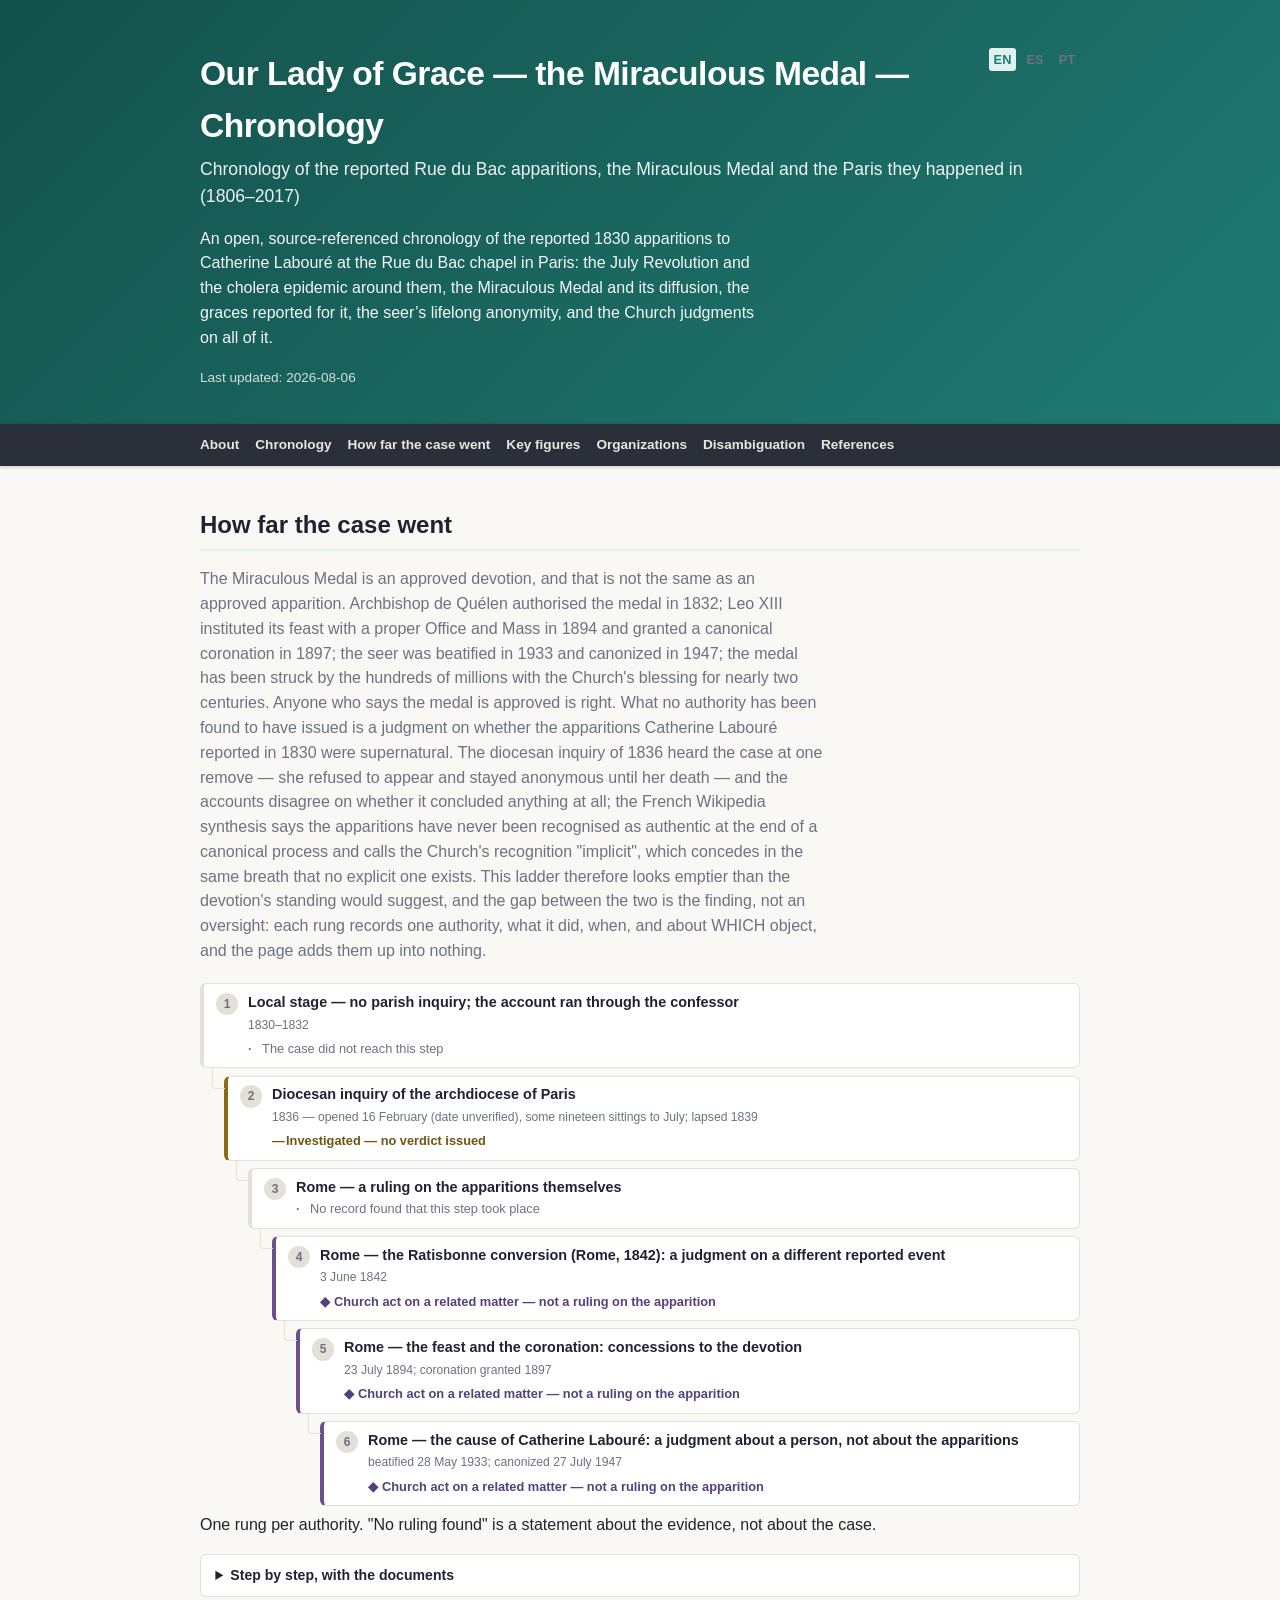
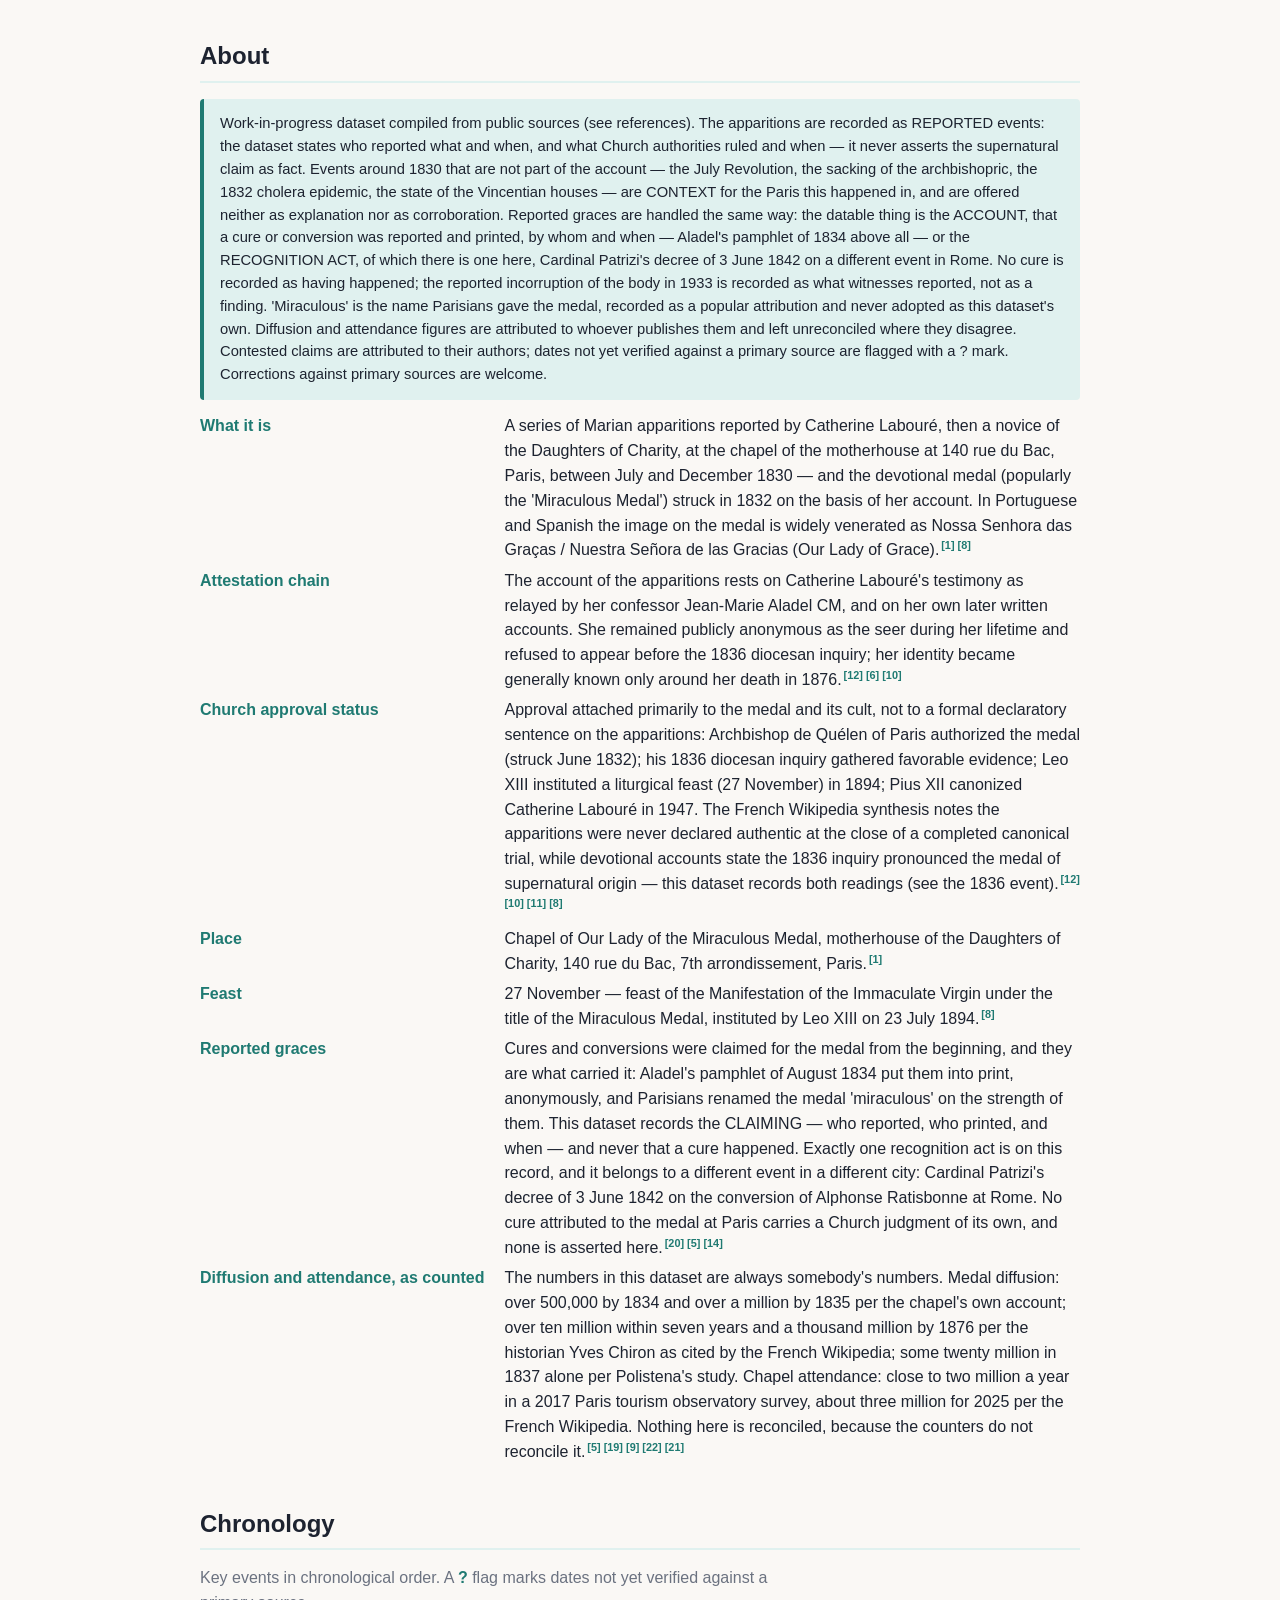
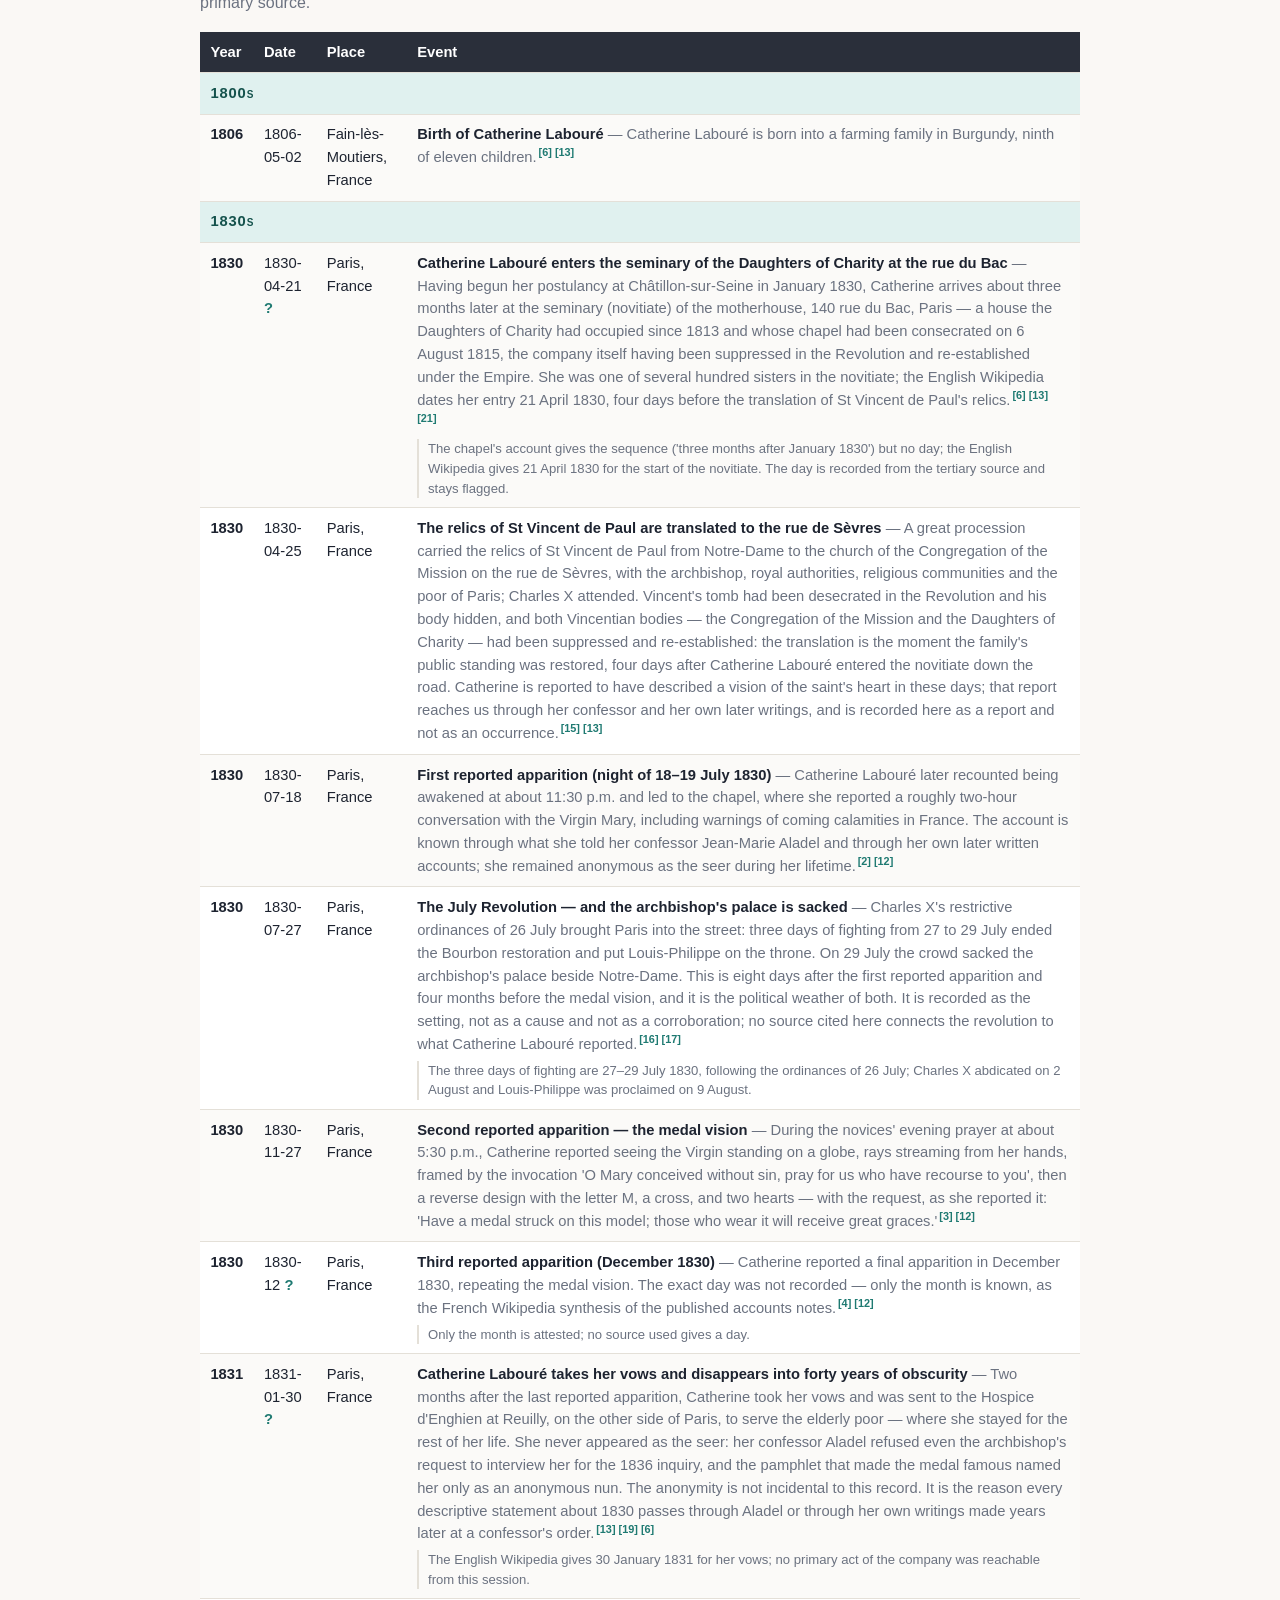
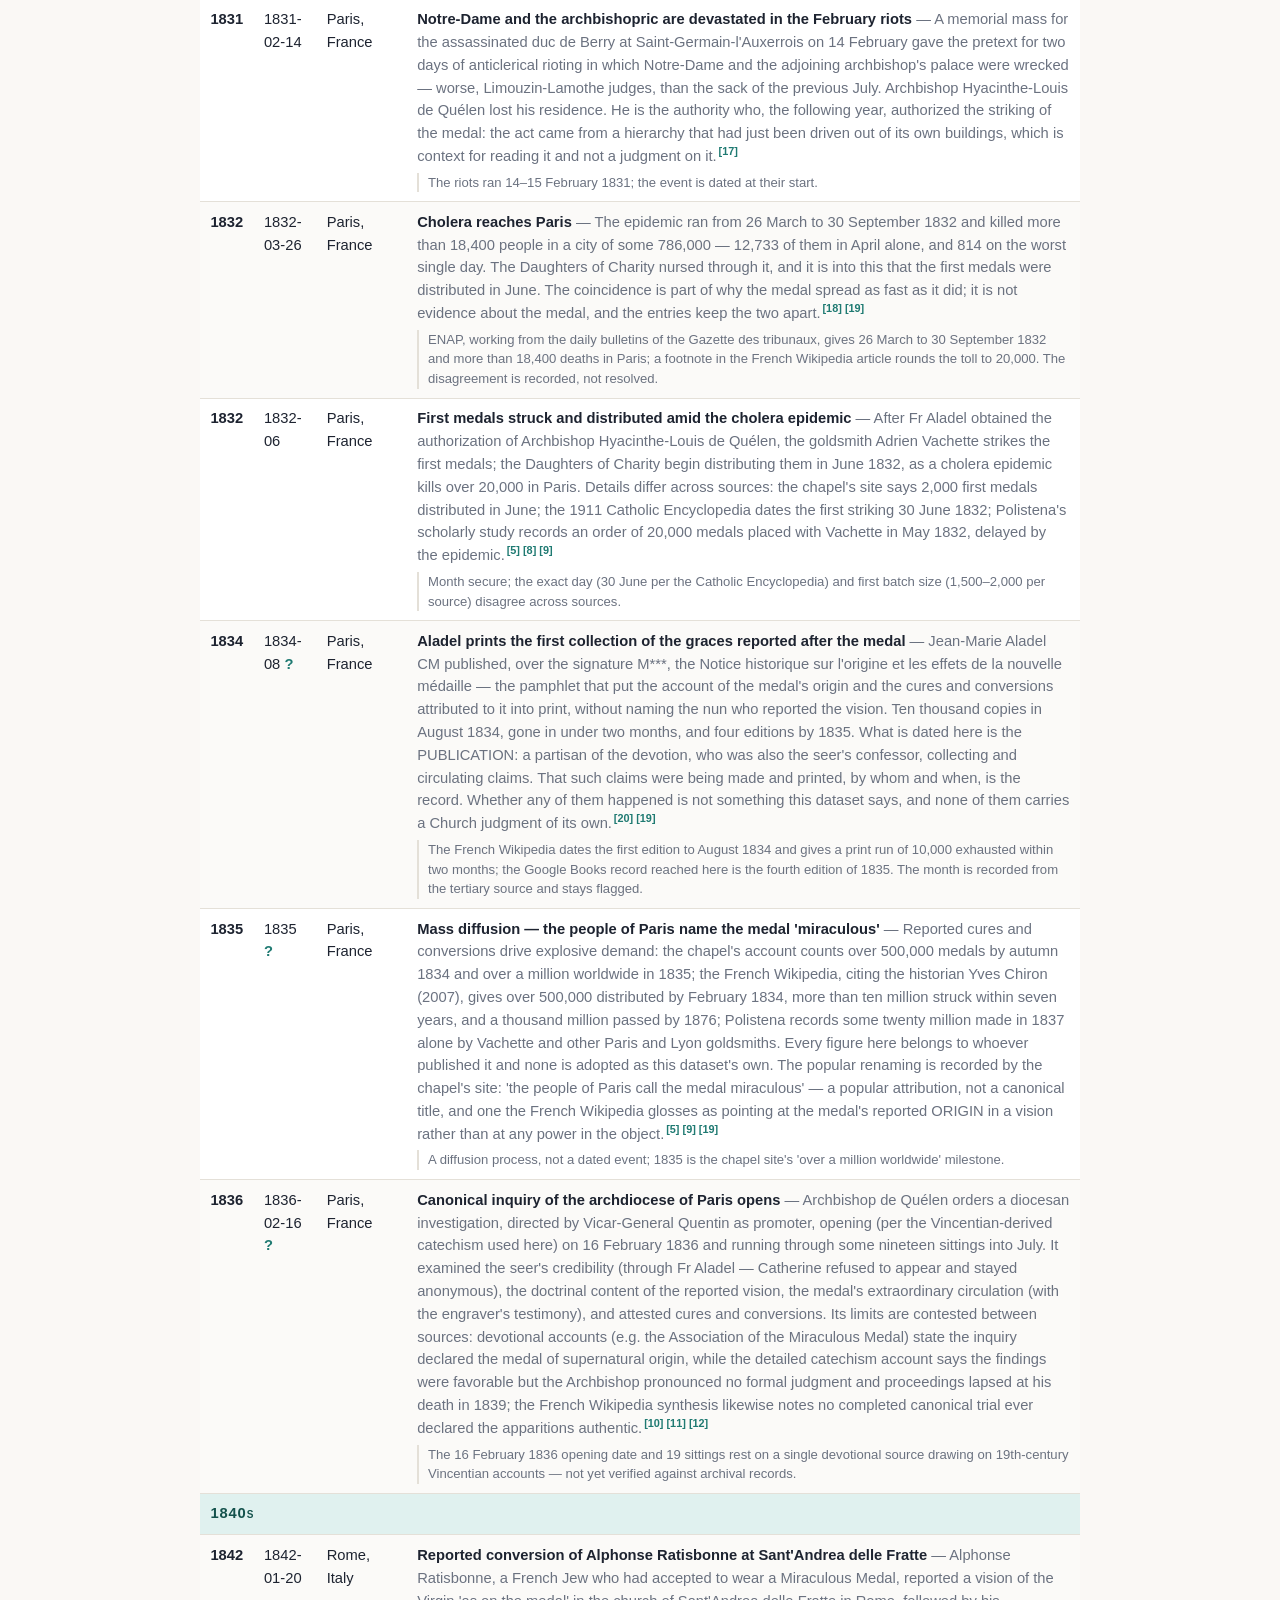
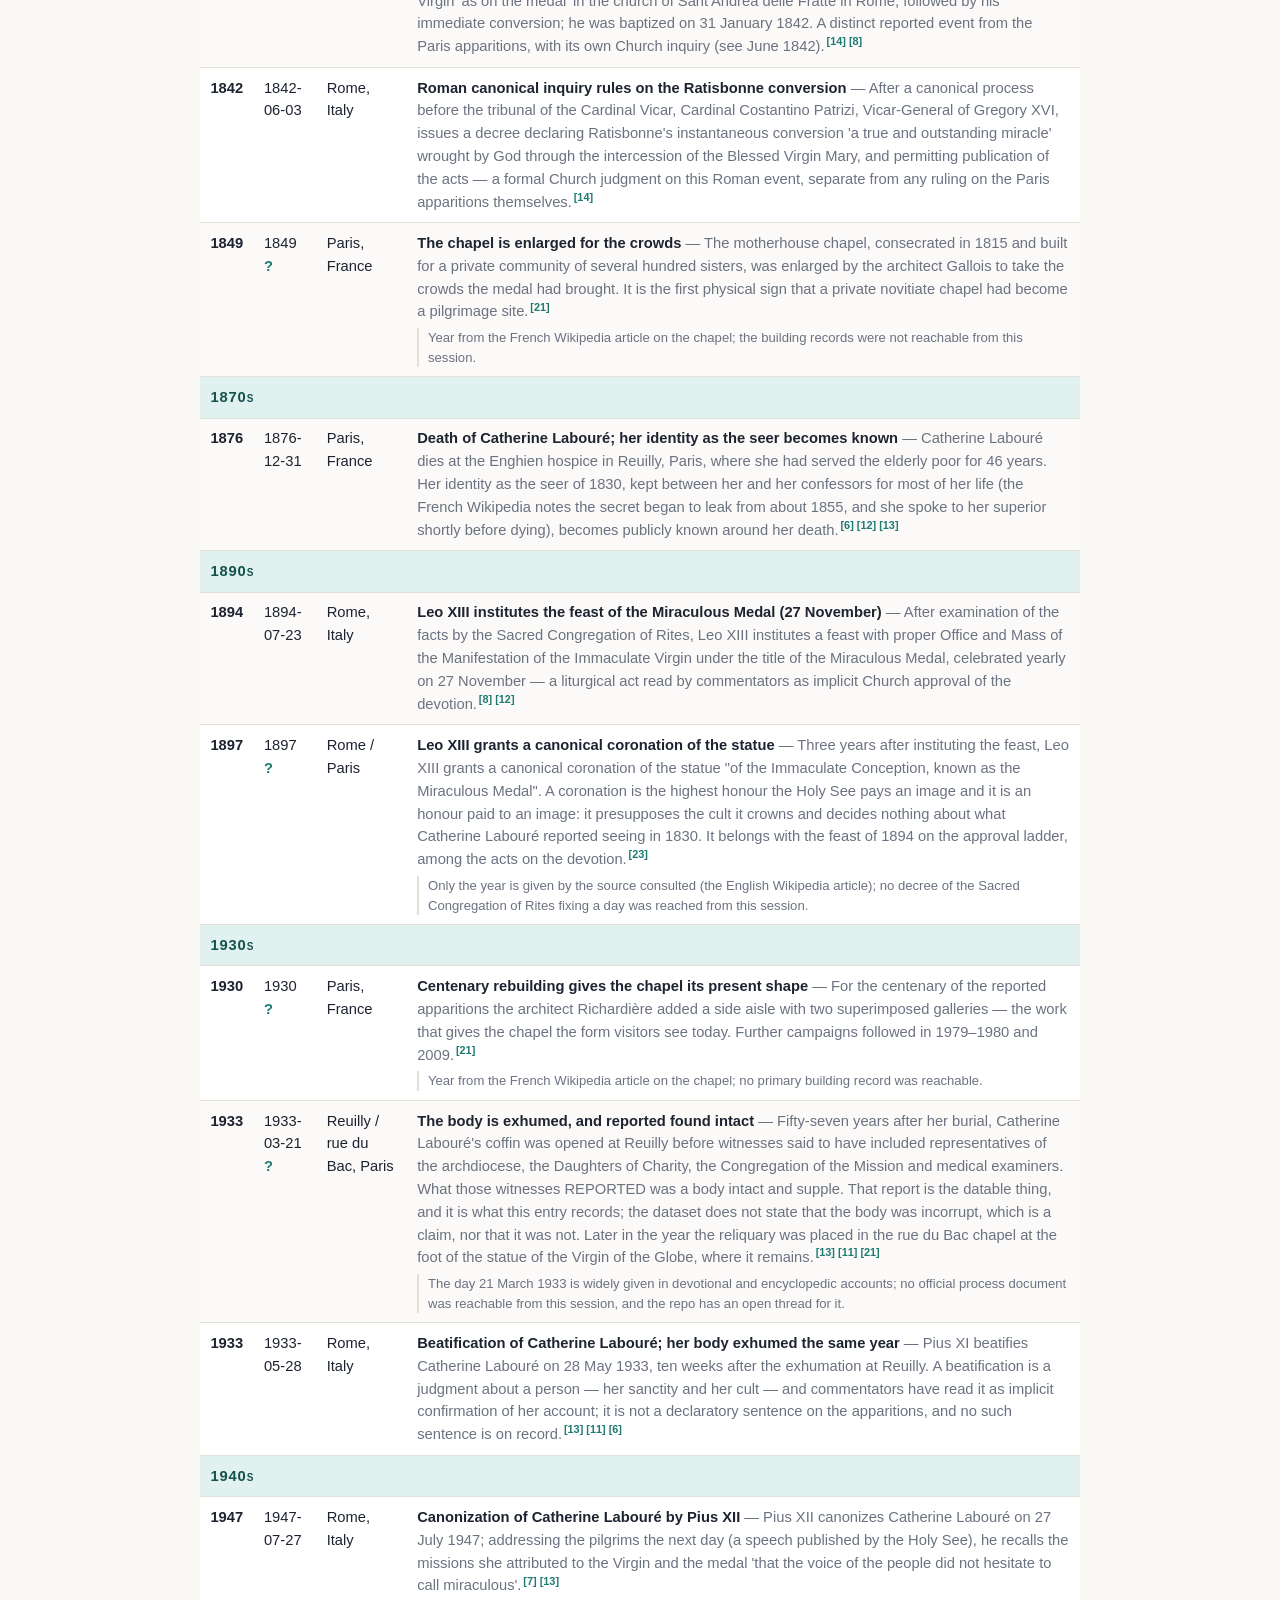
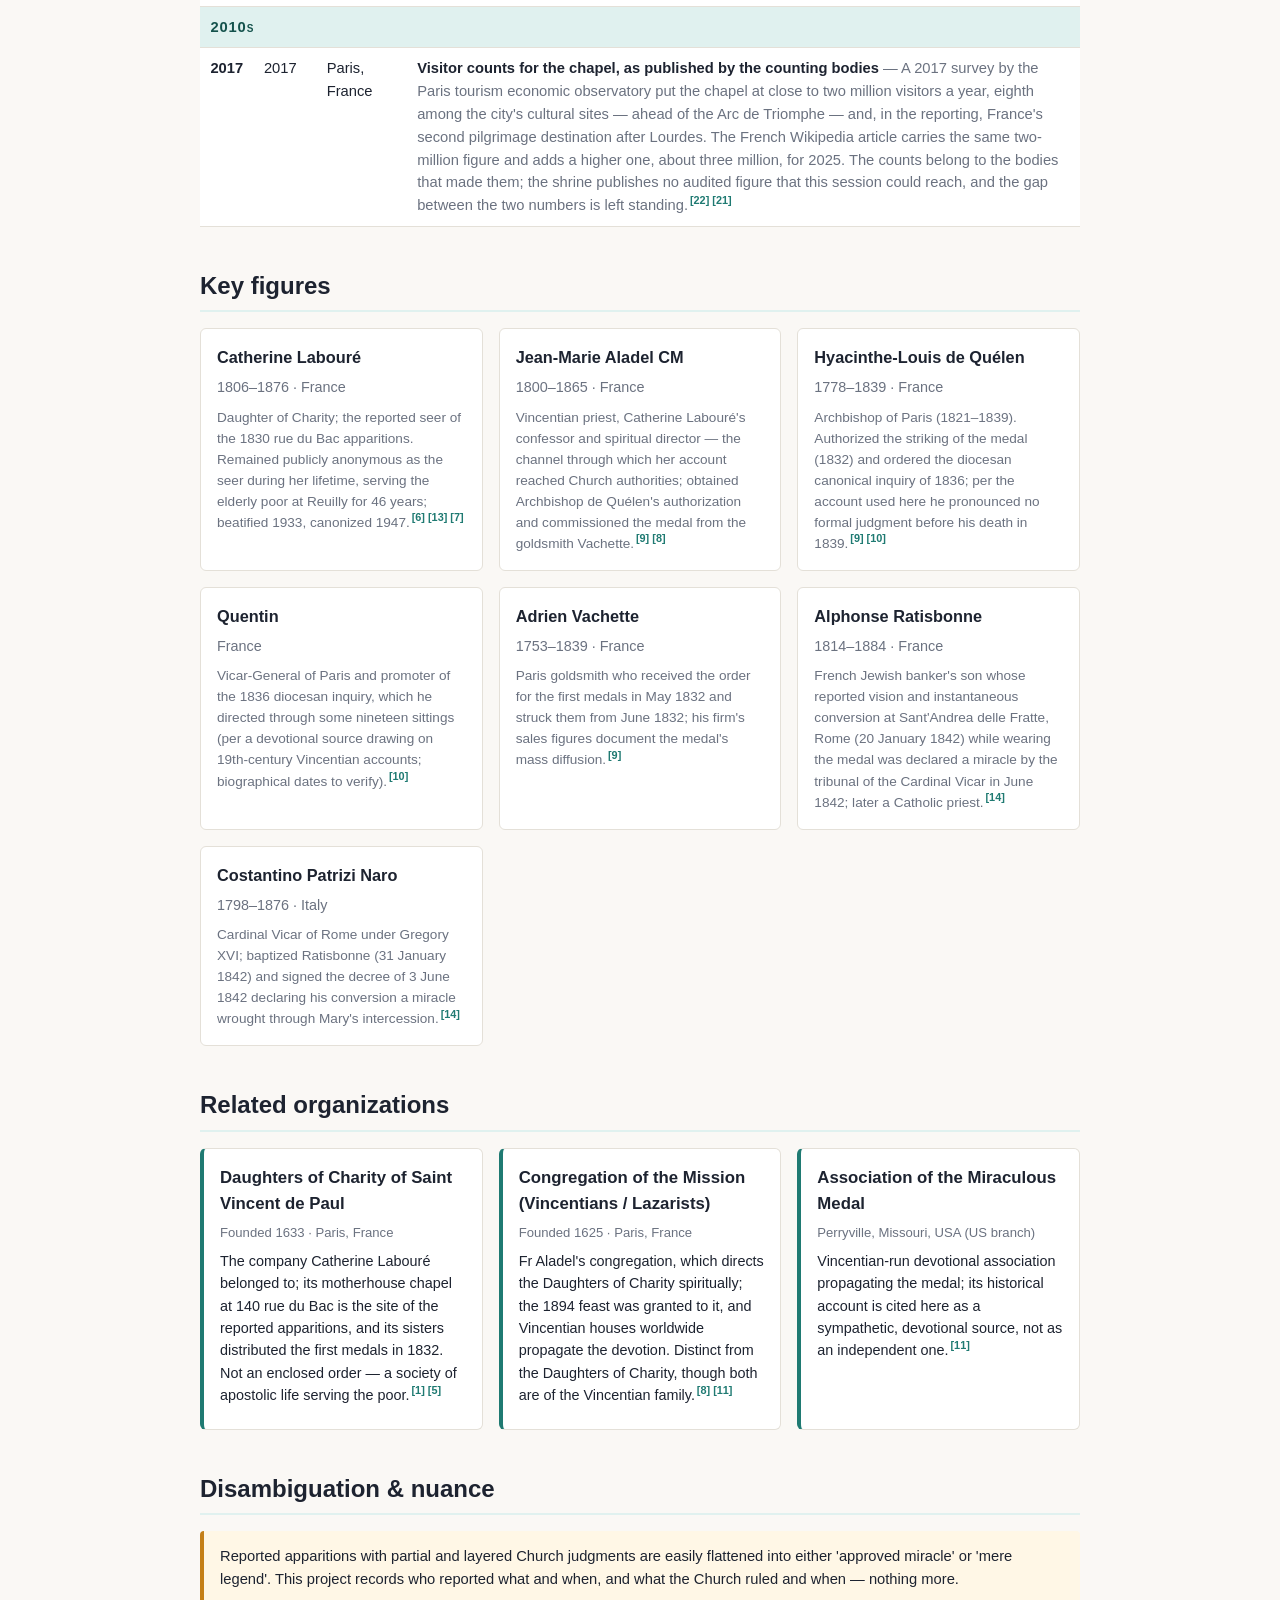
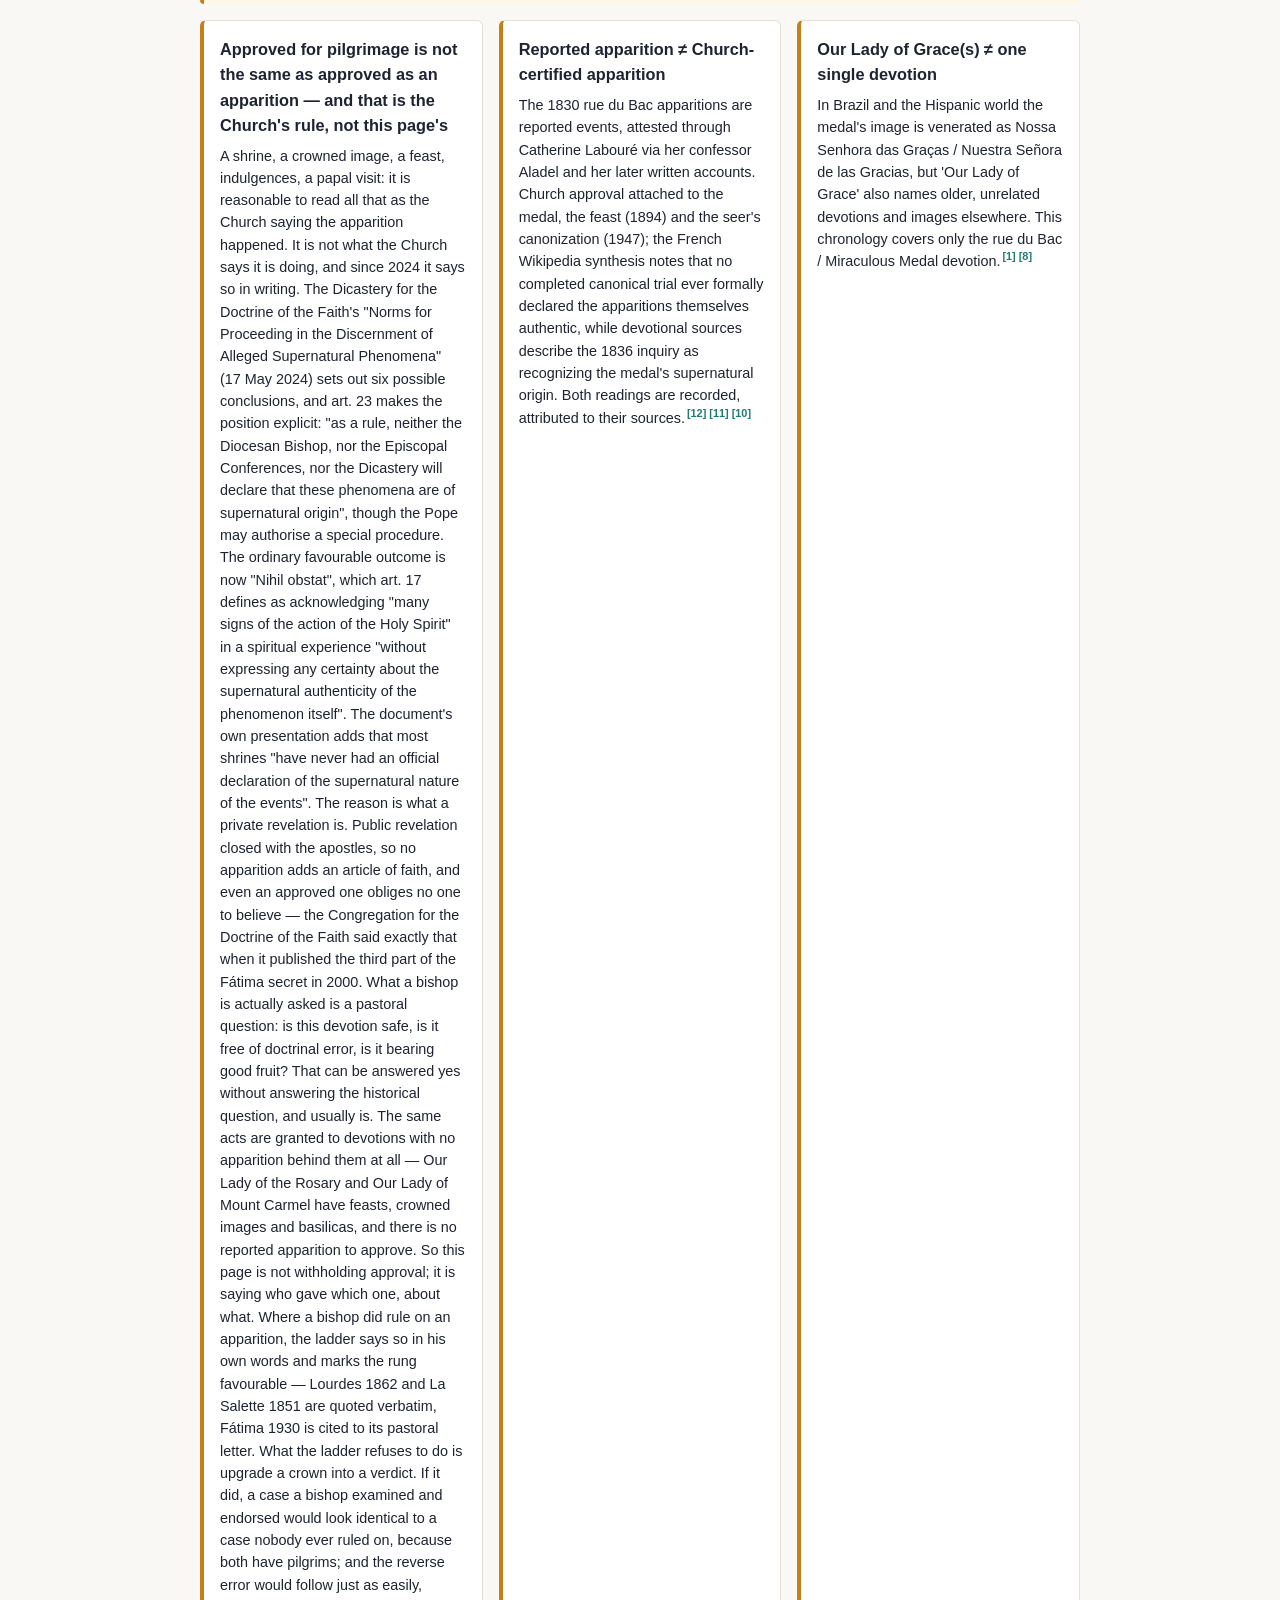
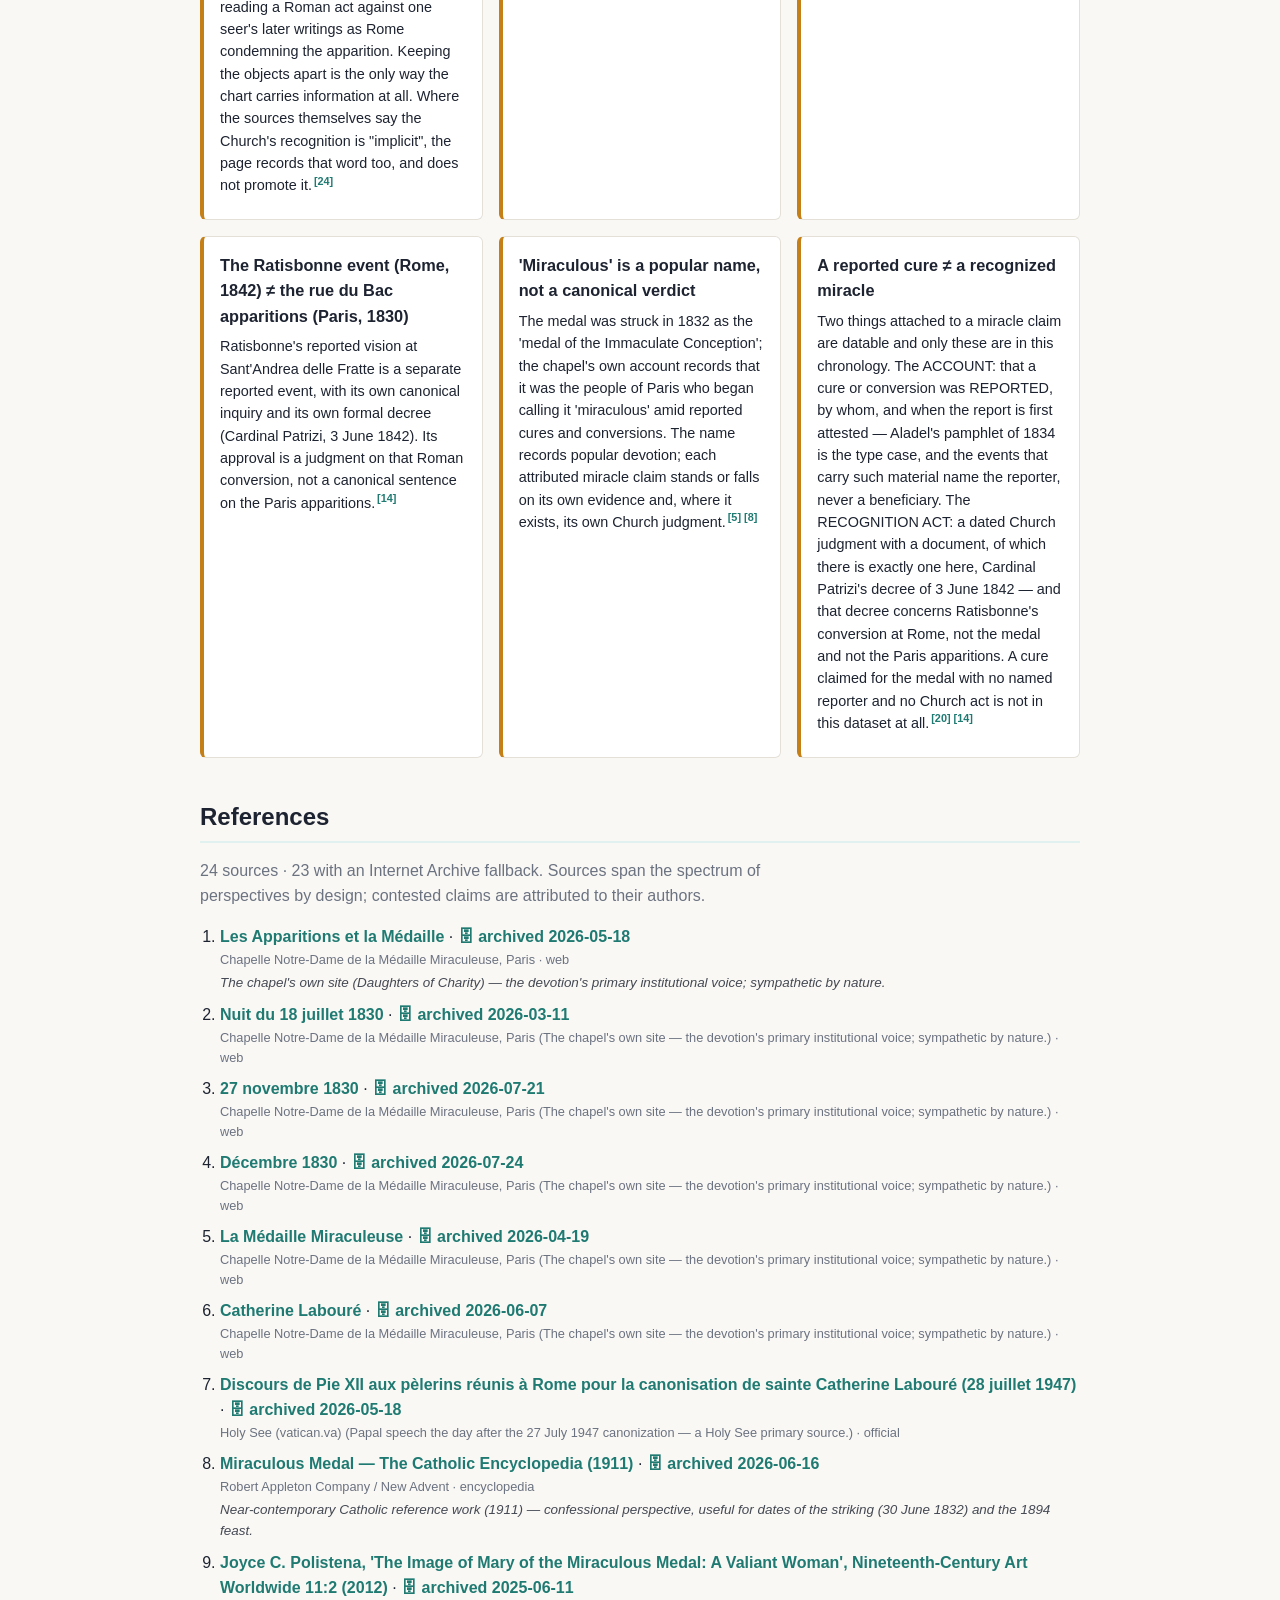
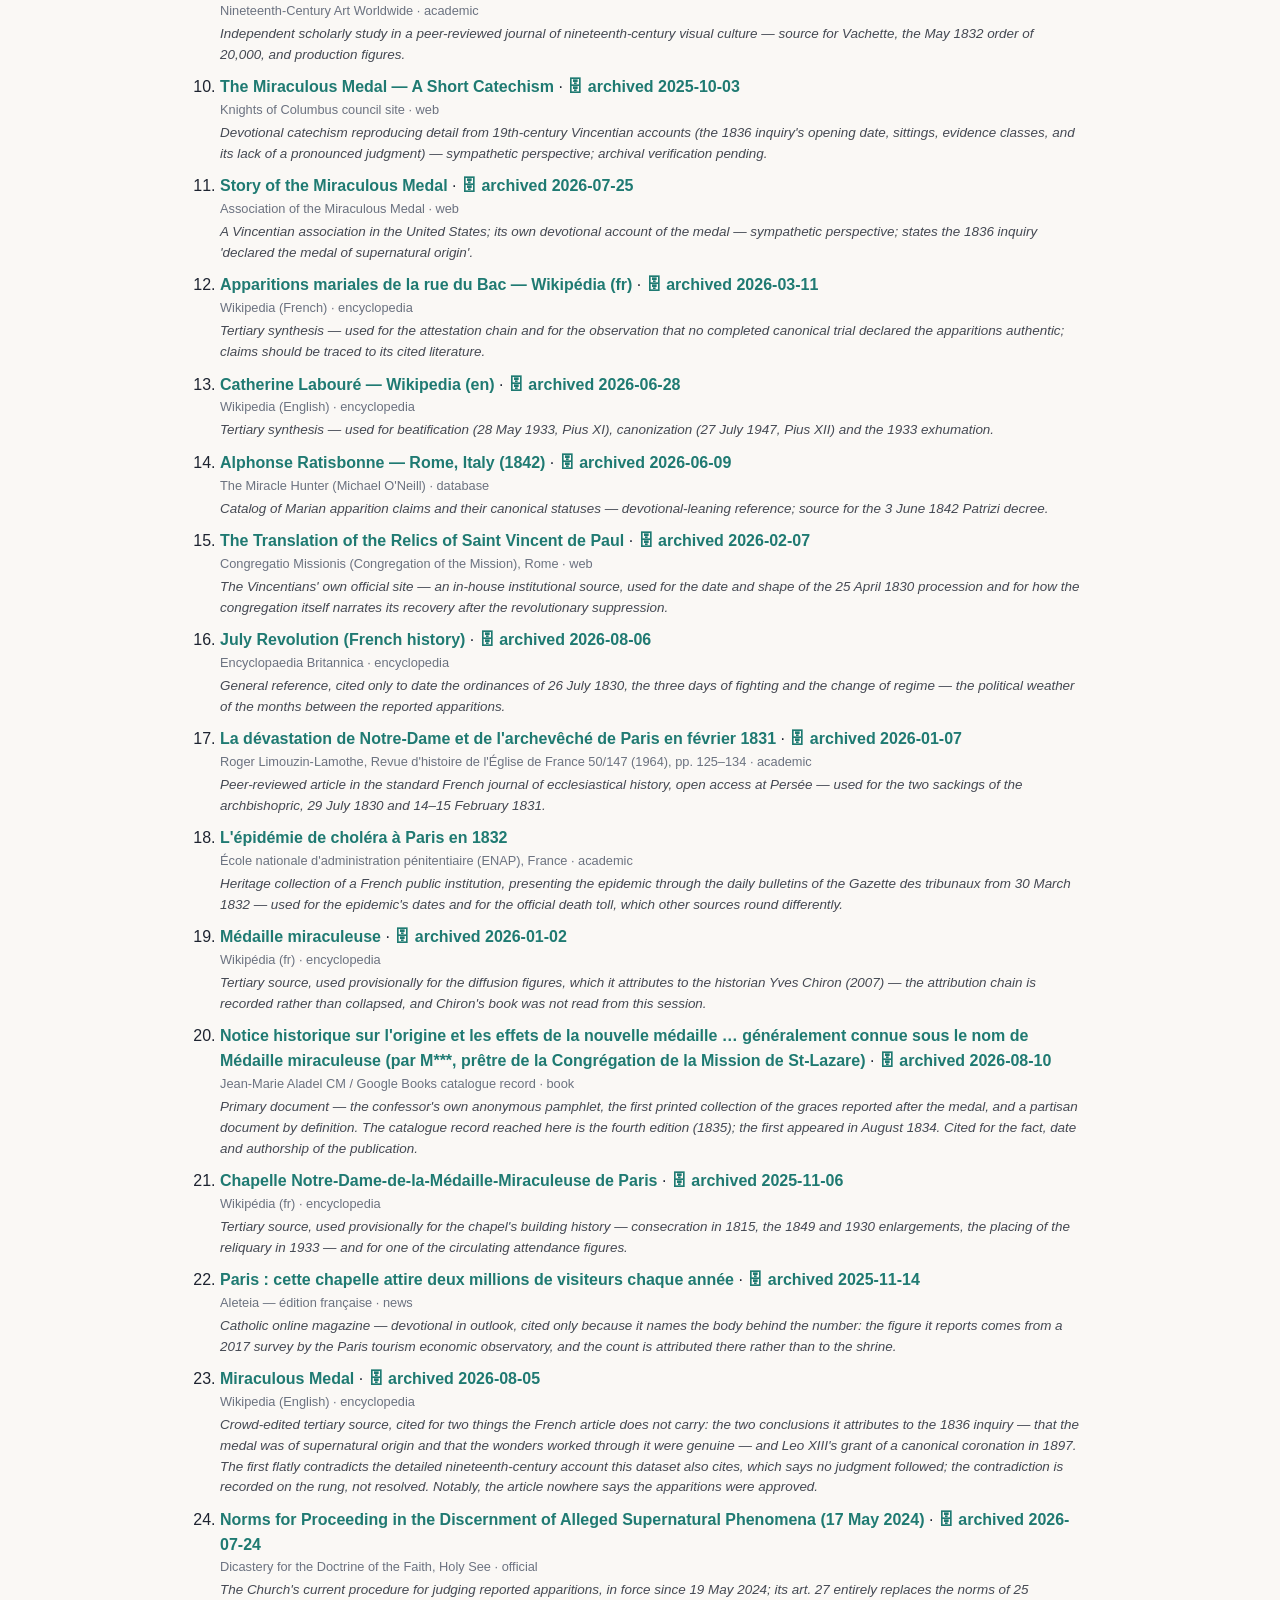
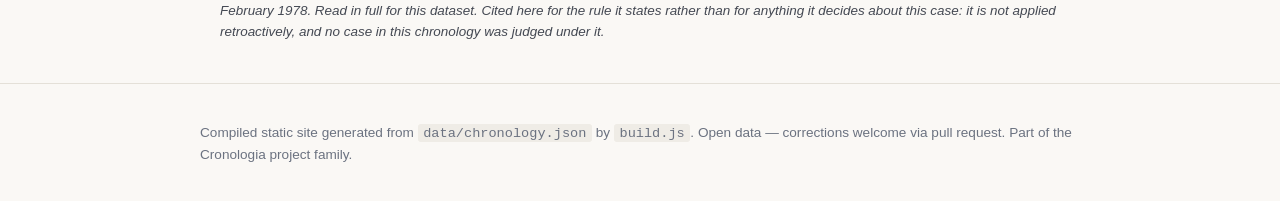
==== commit 23635709: "Wayback: refresh data/archives.json (scheduled preservation run)" ====
--- a/docs/en/index.html
+++ b/docs/en/index.html
@@ -522,85 +522,85 @@
 
     <section id="references">
       <h2>References</h2>
-      <p class="section-intro">24 sources. Sources span the
+      <p class="section-intro">24 sources · 23 with an Internet Archive fallback. Sources span the
       spectrum of perspectives by design; contested claims are attributed to their authors.</p>
       <ol class="references">
         <li id="ref-1">
-          <a href="https://www.chapellenotredamedelamedaillemiraculeuse.com/apparitions-et-medaille/" rel="noopener noreferrer" target="_blank">Les Apparitions et la Médaille</a>
+          <a href="https://www.chapellenotredamedelamedaillemiraculeuse.com/apparitions-et-medaille/" rel="noopener noreferrer" target="_blank">Les Apparitions et la Médaille</a> · <a class="archive-link" href="https://web.archive.org/web/20260518055412/https://www.chapellenotredamedelamedaillemiraculeuse.com/apparitions-et-medaille/" rel="noopener noreferrer" target="_blank">🗄 archived 2026-05-18</a>
           <span class="ref-meta">Chapelle Notre-Dame de la Médaille Miraculeuse, Paris · web</span>
           <span class="ref-note">The chapel&#39;s own site (Daughters of Charity) — the devotion&#39;s primary institutional voice; sympathetic by nature.</span>
         </li>
         <li id="ref-2">
-          <a href="https://www.chapellenotredamedelamedaillemiraculeuse.com/apparitions-et-medaille/nuit-du-18-juillet-1830/" rel="noopener noreferrer" target="_blank">Nuit du 18 juillet 1830</a>
+          <a href="https://www.chapellenotredamedelamedaillemiraculeuse.com/apparitions-et-medaille/nuit-du-18-juillet-1830/" rel="noopener noreferrer" target="_blank">Nuit du 18 juillet 1830</a> · <a class="archive-link" href="https://web.archive.org/web/20260311185026/https://www.chapellenotredamedelamedaillemiraculeuse.com/apparitions-et-medaille/nuit-du-18-juillet-1830/" rel="noopener noreferrer" target="_blank">🗄 archived 2026-03-11</a>
           <span class="ref-meta">Chapelle Notre-Dame de la Médaille Miraculeuse, Paris (The chapel&#39;s own site — the devotion&#39;s primary institutional voice; sympathetic by nature.) · web</span>
         </li>
         <li id="ref-3">
-          <a href="https://www.chapellenotredamedelamedaillemiraculeuse.com/apparitions-et-medaille/27-novembre-1830/" rel="noopener noreferrer" target="_blank">27 novembre 1830</a>
+          <a href="https://www.chapellenotredamedelamedaillemiraculeuse.com/apparitions-et-medaille/27-novembre-1830/" rel="noopener noreferrer" target="_blank">27 novembre 1830</a> · <a class="archive-link" href="https://web.archive.org/web/20260721041546/https://www.chapellenotredamedelamedaillemiraculeuse.com/apparitions-et-medaille/27-novembre-1830/" rel="noopener noreferrer" target="_blank">🗄 archived 2026-07-21</a>
           <span class="ref-meta">Chapelle Notre-Dame de la Médaille Miraculeuse, Paris (The chapel&#39;s own site — the devotion&#39;s primary institutional voice; sympathetic by nature.) · web</span>
         </li>
         <li id="ref-4">
-          <a href="https://www.chapellenotredamedelamedaillemiraculeuse.com/apparitions-et-medaille/decembre-1830/" rel="noopener noreferrer" target="_blank">Décembre 1830</a>
+          <a href="https://www.chapellenotredamedelamedaillemiraculeuse.com/apparitions-et-medaille/decembre-1830/" rel="noopener noreferrer" target="_blank">Décembre 1830</a> · <a class="archive-link" href="https://web.archive.org/web/20260724171811/https://www.chapellenotredamedelamedaillemiraculeuse.com/apparitions-et-medaille/decembre-1830/" rel="noopener noreferrer" target="_blank">🗄 archived 2026-07-24</a>
           <span class="ref-meta">Chapelle Notre-Dame de la Médaille Miraculeuse, Paris (The chapel&#39;s own site — the devotion&#39;s primary institutional voice; sympathetic by nature.) · web</span>
         </li>
         <li id="ref-5">
-          <a href="https://www.chapellenotredamedelamedaillemiraculeuse.com/apparitions-et-medaille/medaille-miraculeuse/" rel="noopener noreferrer" target="_blank">La Médaille Miraculeuse</a>
+          <a href="https://www.chapellenotredamedelamedaillemiraculeuse.com/apparitions-et-medaille/medaille-miraculeuse/" rel="noopener noreferrer" target="_blank">La Médaille Miraculeuse</a> · <a class="archive-link" href="https://web.archive.org/web/20260419075040/https://www.chapellenotredamedelamedaillemiraculeuse.com/apparitions-et-medaille/medaille-miraculeuse/" rel="noopener noreferrer" target="_blank">🗄 archived 2026-04-19</a>
           <span class="ref-meta">Chapelle Notre-Dame de la Médaille Miraculeuse, Paris (The chapel&#39;s own site — the devotion&#39;s primary institutional voice; sympathetic by nature.) · web</span>
         </li>
         <li id="ref-6">
-          <a href="https://www.chapellenotredamedelamedaillemiraculeuse.com/histoire-dune-famille/catherine-laboure/" rel="noopener noreferrer" target="_blank">Catherine Labouré</a>
+          <a href="https://www.chapellenotredamedelamedaillemiraculeuse.com/histoire-dune-famille/catherine-laboure/" rel="noopener noreferrer" target="_blank">Catherine Labouré</a> · <a class="archive-link" href="https://web.archive.org/web/20260607073721/https://www.chapellenotredamedelamedaillemiraculeuse.com/histoire-dune-famille/catherine-laboure/" rel="noopener noreferrer" target="_blank">🗄 archived 2026-06-07</a>
           <span class="ref-meta">Chapelle Notre-Dame de la Médaille Miraculeuse, Paris (The chapel&#39;s own site — the devotion&#39;s primary institutional voice; sympathetic by nature.) · web</span>
         </li>
         <li id="ref-7">
-          <a href="https://www.vatican.va/content/pius-xii/fr/speeches/1947/documents/hf_p-xii_spe_19470728_beata-caterina-laboure.html" rel="noopener noreferrer" target="_blank">Discours de Pie XII aux pèlerins réunis à Rome pour la canonisation de sainte Catherine Labouré (28 juillet 1947)</a>
+          <a href="https://www.vatican.va/content/pius-xii/fr/speeches/1947/documents/hf_p-xii_spe_19470728_beata-caterina-laboure.html" rel="noopener noreferrer" target="_blank">Discours de Pie XII aux pèlerins réunis à Rome pour la canonisation de sainte Catherine Labouré (28 juillet 1947)</a> · <a class="archive-link" href="https://web.archive.org/web/20260518011905/https://www.vatican.va/content/pius-xii/fr/speeches/1947/documents/hf_p-xii_spe_19470728_beata-caterina-laboure.html" rel="noopener noreferrer" target="_blank">🗄 archived 2026-05-18</a>
           <span class="ref-meta">Holy See (vatican.va) (Papal speech the day after the 27 July 1947 canonization — a Holy See primary source.) · official</span>
         </li>
         <li id="ref-8">
-          <a href="https://www.newadvent.org/cathen/10115a.htm" rel="noopener noreferrer" target="_blank">Miraculous Medal — The Catholic Encyclopedia (1911)</a>
+          <a href="https://www.newadvent.org/cathen/10115a.htm" rel="noopener noreferrer" target="_blank">Miraculous Medal — The Catholic Encyclopedia (1911)</a> · <a class="archive-link" href="https://web.archive.org/web/20260616205553/https://www.newadvent.org/cathen/10115a.htm" rel="noopener noreferrer" target="_blank">🗄 archived 2026-06-16</a>
           <span class="ref-meta">Robert Appleton Company / New Advent · encyclopedia</span>
           <span class="ref-note">Near-contemporary Catholic reference work (1911) — confessional perspective, useful for dates of the striking (30 June 1832) and the 1894 feast.</span>
         </li>
         <li id="ref-9">
-          <a href="https://www.19thc-artworldwide.org/summer12/joyce-polistena-the-image-of-mary-of-the-miraculous-medal" rel="noopener noreferrer" target="_blank">Joyce C. Polistena, &#39;The Image of Mary of the Miraculous Medal: A Valiant Woman&#39;, Nineteenth-Century Art Worldwide 11:2 (2012)</a>
+          <a href="https://www.19thc-artworldwide.org/summer12/joyce-polistena-the-image-of-mary-of-the-miraculous-medal" rel="noopener noreferrer" target="_blank">Joyce C. Polistena, &#39;The Image of Mary of the Miraculous Medal: A Valiant Woman&#39;, Nineteenth-Century Art Worldwide 11:2 (2012)</a> · <a class="archive-link" href="https://web.archive.org/web/20250611025511/https://19thc-artworldwide.org/summer12/joyce-polistena-the-image-of-mary-of-the-miraculous-medal" rel="noopener noreferrer" target="_blank">🗄 archived 2025-06-11</a>
           <span class="ref-meta">Nineteenth-Century Art Worldwide · academic</span>
           <span class="ref-note">Independent scholarly study in a peer-reviewed journal of nineteenth-century visual culture — source for Vachette, the May 1832 order of 20,000, and production figures.</span>
         </li>
         <li id="ref-10">
-          <a href="https://www.kofpb.org/2023/11/27/the-miraculous-medal-a-short-catechism/" rel="noopener noreferrer" target="_blank">The Miraculous Medal — A Short Catechism</a>
+          <a href="https://www.kofpb.org/2023/11/27/the-miraculous-medal-a-short-catechism/" rel="noopener noreferrer" target="_blank">The Miraculous Medal — A Short Catechism</a> · <a class="archive-link" href="https://web.archive.org/web/20251003231218/https://www.kofpb.org/2023/11/27/the-miraculous-medal-a-short-catechism/" rel="noopener noreferrer" target="_blank">🗄 archived 2025-10-03</a>
           <span class="ref-meta">Knights of Columbus council site · web</span>
           <span class="ref-note">Devotional catechism reproducing detail from 19th-century Vincentian accounts (the 1836 inquiry&#39;s opening date, sittings, evidence classes, and its lack of a pronounced judgment) — sympathetic perspective; archival verification pending.</span>
         </li>
         <li id="ref-11">
-          <a href="https://amm.org/about-us/story-miraculous-medal/" rel="noopener noreferrer" target="_blank">Story of the Miraculous Medal</a>
+          <a href="https://amm.org/about-us/story-miraculous-medal/" rel="noopener noreferrer" target="_blank">Story of the Miraculous Medal</a> · <a class="archive-link" href="https://web.archive.org/web/20260725203220/https://amm.org/about-us/story-miraculous-medal/" rel="noopener noreferrer" target="_blank">🗄 archived 2026-07-25</a>
           <span class="ref-meta">Association of the Miraculous Medal · web</span>
           <span class="ref-note">A Vincentian association in the United States; its own devotional account of the medal — sympathetic perspective; states the 1836 inquiry &#39;declared the medal of supernatural origin&#39;.</span>
         </li>
         <li id="ref-12">
-          <a href="https://fr.wikipedia.org/wiki/Apparitions_mariales_de_la_rue_du_Bac" rel="noopener noreferrer" target="_blank">Apparitions mariales de la rue du Bac — Wikipédia (fr)</a>
+          <a href="https://fr.wikipedia.org/wiki/Apparitions_mariales_de_la_rue_du_Bac" rel="noopener noreferrer" target="_blank">Apparitions mariales de la rue du Bac — Wikipédia (fr)</a> · <a class="archive-link" href="https://web.archive.org/web/20260311062452/https://fr.wikipedia.org/wiki/Apparitions_mariales_de_la_rue_du_Bac" rel="noopener noreferrer" target="_blank">🗄 archived 2026-03-11</a>
           <span class="ref-meta">Wikipedia (French) · encyclopedia</span>
           <span class="ref-note">Tertiary synthesis — used for the attestation chain and for the observation that no completed canonical trial declared the apparitions authentic; claims should be traced to its cited literature.</span>
         </li>
         <li id="ref-13">
-          <a href="https://en.wikipedia.org/wiki/Catherine_Labour%C3%A9" rel="noopener noreferrer" target="_blank">Catherine Labouré — Wikipedia (en)</a>
+          <a href="https://en.wikipedia.org/wiki/Catherine_Labour%C3%A9" rel="noopener noreferrer" target="_blank">Catherine Labouré — Wikipedia (en)</a> · <a class="archive-link" href="https://web.archive.org/web/20260628192721/https://en.wikipedia.org/wiki/Catherine_Labour%C3%A9" rel="noopener noreferrer" target="_blank">🗄 archived 2026-06-28</a>
           <span class="ref-meta">Wikipedia (English) · encyclopedia</span>
           <span class="ref-note">Tertiary synthesis — used for beatification (28 May 1933, Pius XI), canonization (27 July 1947, Pius XII) and the 1933 exhumation.</span>
         </li>
         <li id="ref-14">
-          <a href="http://www.miraclehunter.com/marian_apparitions/approved_apparitions/rome1842/index.html" rel="noopener noreferrer" target="_blank">Alphonse Ratisbonne — Rome, Italy (1842)</a>
+          <a href="http://www.miraclehunter.com/marian_apparitions/approved_apparitions/rome1842/index.html" rel="noopener noreferrer" target="_blank">Alphonse Ratisbonne — Rome, Italy (1842)</a> · <a class="archive-link" href="https://web.archive.org/web/20260609094116/http://miraclehunter.com/marian_apparitions/approved_apparitions/rome1842/index.html" rel="noopener noreferrer" target="_blank">🗄 archived 2026-06-09</a>
           <span class="ref-meta">The Miracle Hunter (Michael O&#39;Neill) · database</span>
           <span class="ref-note">Catalog of Marian apparition claims and their canonical statuses — devotional-leaning reference; source for the 3 June 1842 Patrizi decree.</span>
         </li>
         <li id="ref-15">
-          <a href="https://congregatiomissionis.org/en/the-translation-of-the-relics-of-saint-vincent-de-paul/" rel="noopener noreferrer" target="_blank">The Translation of the Relics of Saint Vincent de Paul</a>
+          <a href="https://congregatiomissionis.org/en/the-translation-of-the-relics-of-saint-vincent-de-paul/" rel="noopener noreferrer" target="_blank">The Translation of the Relics of Saint Vincent de Paul</a> · <a class="archive-link" href="https://web.archive.org/web/20260207171634/https://congregatiomissionis.org/en/the-translation-of-the-relics-of-saint-vincent-de-paul/" rel="noopener noreferrer" target="_blank">🗄 archived 2026-02-07</a>
           <span class="ref-meta">Congregatio Missionis (Congregation of the Mission), Rome · web</span>
           <span class="ref-note">The Vincentians&#39; own official site — an in-house institutional source, used for the date and shape of the 25 April 1830 procession and for how the congregation itself narrates its recovery after the revolutionary suppression.</span>
         </li>
         <li id="ref-16">
-          <a href="https://www.britannica.com/event/July-Revolution" rel="noopener noreferrer" target="_blank">July Revolution (French history)</a>
+          <a href="https://www.britannica.com/event/July-Revolution" rel="noopener noreferrer" target="_blank">July Revolution (French history)</a> · <a class="archive-link" href="https://web.archive.org/web/20260806033444/https://www.britannica.com/event/July-Revolution" rel="noopener noreferrer" target="_blank">🗄 archived 2026-08-06</a>
           <span class="ref-meta">Encyclopaedia Britannica · encyclopedia</span>
           <span class="ref-note">General reference, cited only to date the ordinances of 26 July 1830, the three days of fighting and the change of regime — the political weather of the months between the reported apparitions.</span>
         </li>
         <li id="ref-17">
-          <a href="https://www.persee.fr/doc/rhef_0300-9505_1964_num_50_147_1733" rel="noopener noreferrer" target="_blank">La dévastation de Notre-Dame et de l&#39;archevêché de Paris en février 1831</a>
+          <a href="https://www.persee.fr/doc/rhef_0300-9505_1964_num_50_147_1733" rel="noopener noreferrer" target="_blank">La dévastation de Notre-Dame et de l&#39;archevêché de Paris en février 1831</a> · <a class="archive-link" href="https://web.archive.org/web/20260107190910/https://www.persee.fr/doc/rhef_0300-9505_1964_num_50_147_1733" rel="noopener noreferrer" target="_blank">🗄 archived 2026-01-07</a>
           <span class="ref-meta">Roger Limouzin-Lamothe, Revue d&#39;histoire de l&#39;Église de France 50/147 (1964), pp. 125–134 · academic</span>
           <span class="ref-note">Peer-reviewed article in the standard French journal of ecclesiastical history, open access at Persée — used for the two sackings of the archbishopric, 29 July 1830 and 14–15 February 1831.</span>
         </li>
@@ -610,32 +610,32 @@
           <span class="ref-note">Heritage collection of a French public institution, presenting the epidemic through the daily bulletins of the Gazette des tribunaux from 30 March 1832 — used for the epidemic&#39;s dates and for the official death toll, which other sources round differently.</span>
         </li>
         <li id="ref-19">
-          <a href="https://fr.wikipedia.org/wiki/M%C3%A9daille_miraculeuse" rel="noopener noreferrer" target="_blank">Médaille miraculeuse</a>
+          <a href="https://fr.wikipedia.org/wiki/M%C3%A9daille_miraculeuse" rel="noopener noreferrer" target="_blank">Médaille miraculeuse</a> · <a class="archive-link" href="https://web.archive.org/web/20260102110349/https://fr.wikipedia.org/wiki/M%C3%A9daille_miraculeuse" rel="noopener noreferrer" target="_blank">🗄 archived 2026-01-02</a>
           <span class="ref-meta">Wikipédia (fr) · encyclopedia</span>
           <span class="ref-note">Tertiary source, used provisionally for the diffusion figures, which it attributes to the historian Yves Chiron (2007) — the attribution chain is recorded rather than collapsed, and Chiron&#39;s book was not read from this session.</span>
         </li>
         <li id="ref-20">
-          <a href="https://books.google.com/books/about/Notice_historique_sur_l_origine_et_les_e.html?id=My9b_0jvs_MC" rel="noopener noreferrer" target="_blank">Notice historique sur l&#39;origine et les effets de la nouvelle médaille … généralement connue sous le nom de Médaille miraculeuse (par M***, prêtre de la Congrégation de la Mission de St-Lazare)</a>
+          <a href="https://books.google.com/books/about/Notice_historique_sur_l_origine_et_les_e.html?id=My9b_0jvs_MC" rel="noopener noreferrer" target="_blank">Notice historique sur l&#39;origine et les effets de la nouvelle médaille … généralement connue sous le nom de Médaille miraculeuse (par M***, prêtre de la Congrégation de la Mission de St-Lazare)</a> · <a class="archive-link" href="https://web.archive.org/web/20260810080713/https://books.google.com/books/about/Notice_historique_sur_l_origine_et_les_e.html?id=My9b_0jvs_MC" rel="noopener noreferrer" target="_blank">🗄 archived 2026-08-10</a>
           <span class="ref-meta">Jean-Marie Aladel CM / Google Books catalogue record · book</span>
           <span class="ref-note">Primary document — the confessor&#39;s own anonymous pamphlet, the first printed collection of the graces reported after the medal, and a partisan document by definition. The catalogue record reached here is the fourth edition (1835); the first appeared in August 1834. Cited for the fact, date and authorship of the publication.</span>
         </li>
         <li id="ref-21">
-          <a href="https://fr.wikipedia.org/wiki/Chapelle_Notre-Dame-de-la-M%C3%A9daille-Miraculeuse_de_Paris" rel="noopener noreferrer" target="_blank">Chapelle Notre-Dame-de-la-Médaille-Miraculeuse de Paris</a>
+          <a href="https://fr.wikipedia.org/wiki/Chapelle_Notre-Dame-de-la-M%C3%A9daille-Miraculeuse_de_Paris" rel="noopener noreferrer" target="_blank">Chapelle Notre-Dame-de-la-Médaille-Miraculeuse de Paris</a> · <a class="archive-link" href="https://web.archive.org/web/20251106161557/https://fr.wikipedia.org/wiki/Chapelle_Notre-Dame-de-la-M%C3%A9daille-Miraculeuse_de_Paris" rel="noopener noreferrer" target="_blank">🗄 archived 2025-11-06</a>
           <span class="ref-meta">Wikipédia (fr) · encyclopedia</span>
           <span class="ref-note">Tertiary source, used provisionally for the chapel&#39;s building history — consecration in 1815, the 1849 and 1930 enlargements, the placing of the reliquary in 1933 — and for one of the circulating attendance figures.</span>
         </li>
         <li id="ref-22">
-          <a href="https://fr.aleteia.org/2018/11/27/plus-que-larc-de-triomphe-cette-chapelle-attire-des-visiteurs-venus-du-monde-entier/" rel="noopener noreferrer" target="_blank">Paris : cette chapelle attire deux millions de visiteurs chaque année</a>
+          <a href="https://fr.aleteia.org/2018/11/27/plus-que-larc-de-triomphe-cette-chapelle-attire-des-visiteurs-venus-du-monde-entier/" rel="noopener noreferrer" target="_blank">Paris : cette chapelle attire deux millions de visiteurs chaque année</a> · <a class="archive-link" href="https://web.archive.org/web/20251114062637/https://fr.aleteia.org/2018/11/27/plus-que-larc-de-triomphe-cette-chapelle-attire-des-visiteurs-venus-du-monde-entier/" rel="noopener noreferrer" target="_blank">🗄 archived 2025-11-14</a>
           <span class="ref-meta">Aleteia — édition française · news</span>
           <span class="ref-note">Catholic online magazine — devotional in outlook, cited only because it names the body behind the number: the figure it reports comes from a 2017 survey by the Paris tourism economic observatory, and the count is attributed there rather than to the shrine.</span>
         </li>
         <li id="ref-23">
-          <a href="https://en.wikipedia.org/wiki/Miraculous_Medal" rel="noopener noreferrer" target="_blank">Miraculous Medal</a>
+          <a href="https://en.wikipedia.org/wiki/Miraculous_Medal" rel="noopener noreferrer" target="_blank">Miraculous Medal</a> · <a class="archive-link" href="https://web.archive.org/web/20260805214229/https://en.wikipedia.org/wiki/Miraculous_Medal" rel="noopener noreferrer" target="_blank">🗄 archived 2026-08-05</a>
           <span class="ref-meta">Wikipedia (English) · encyclopedia</span>
           <span class="ref-note">Crowd-edited tertiary source, cited for two things the French article does not carry: the two conclusions it attributes to the 1836 inquiry — that the medal was of supernatural origin and that the wonders worked through it were genuine — and Leo XIII&#39;s grant of a canonical coronation in 1897. The first flatly contradicts the detailed nineteenth-century account this dataset also cites, which says no judgment followed; the contradiction is recorded on the rung, not resolved. Notably, the article nowhere says the apparitions were approved.</span>
         </li>
         <li id="ref-24">
-          <a href="https://www.vatican.va/roman_curia/congregations/cfaith/documents/rc_ddf_doc_20240517_norme-fenomeni-soprannaturali_en.html" rel="noopener noreferrer" target="_blank">Norms for Proceeding in the Discernment of Alleged Supernatural Phenomena (17 May 2024)</a>
+          <a href="https://www.vatican.va/roman_curia/congregations/cfaith/documents/rc_ddf_doc_20240517_norme-fenomeni-soprannaturali_en.html" rel="noopener noreferrer" target="_blank">Norms for Proceeding in the Discernment of Alleged Supernatural Phenomena (17 May 2024)</a> · <a class="archive-link" href="https://web.archive.org/web/20260724130748/https://www.vatican.va/roman_curia/congregations/cfaith/documents/rc_ddf_doc_20240517_norme-fenomeni-soprannaturali_en.html" rel="noopener noreferrer" target="_blank">🗄 archived 2026-07-24</a>
           <span class="ref-meta">Dicastery for the Doctrine of the Faith, Holy See · official</span>
           <span class="ref-note">The Church&#39;s current procedure for judging reported apparitions, in force since 19 May 2024; its art. 27 entirely replaces the norms of 25 February 1978. Read in full for this dataset. Cited here for the rule it states rather than for anything it decides about this case: it is not applied retroactively, and no case in this chronology was judged under it.</span>
         </li>
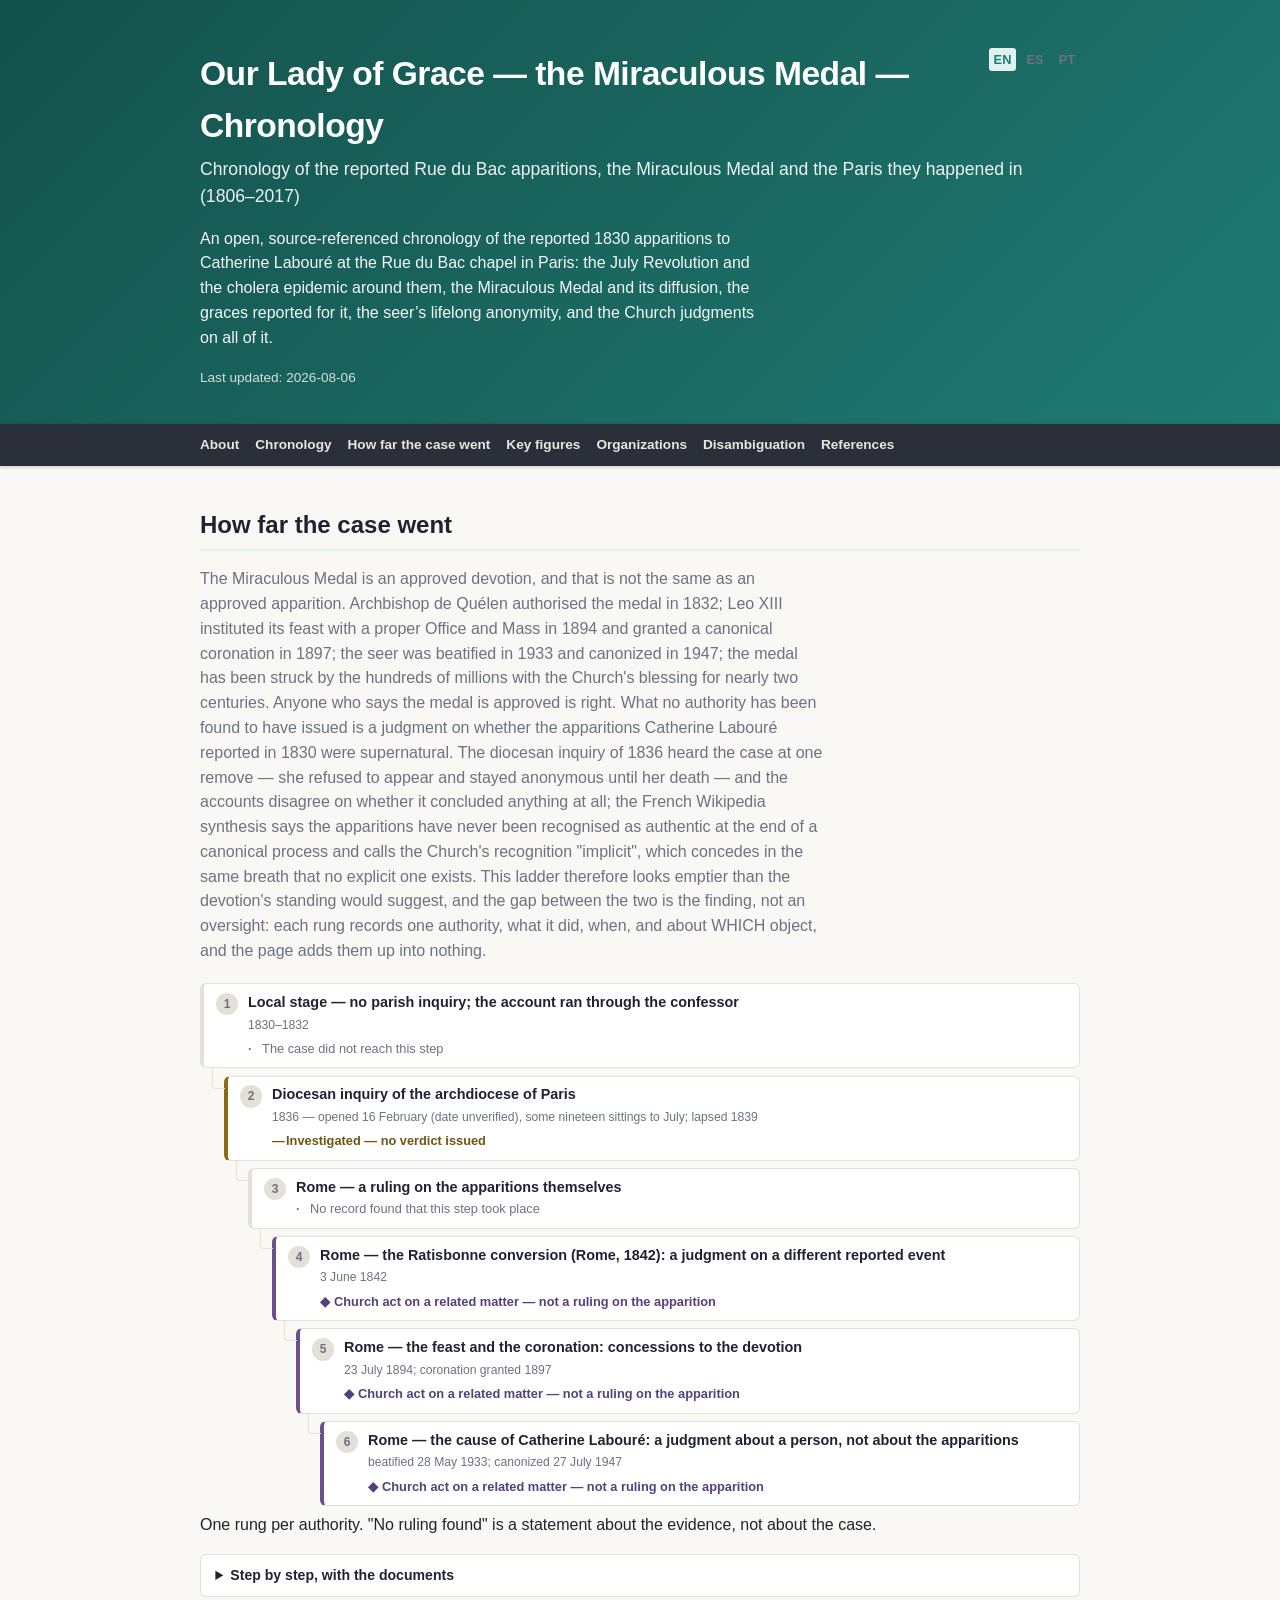
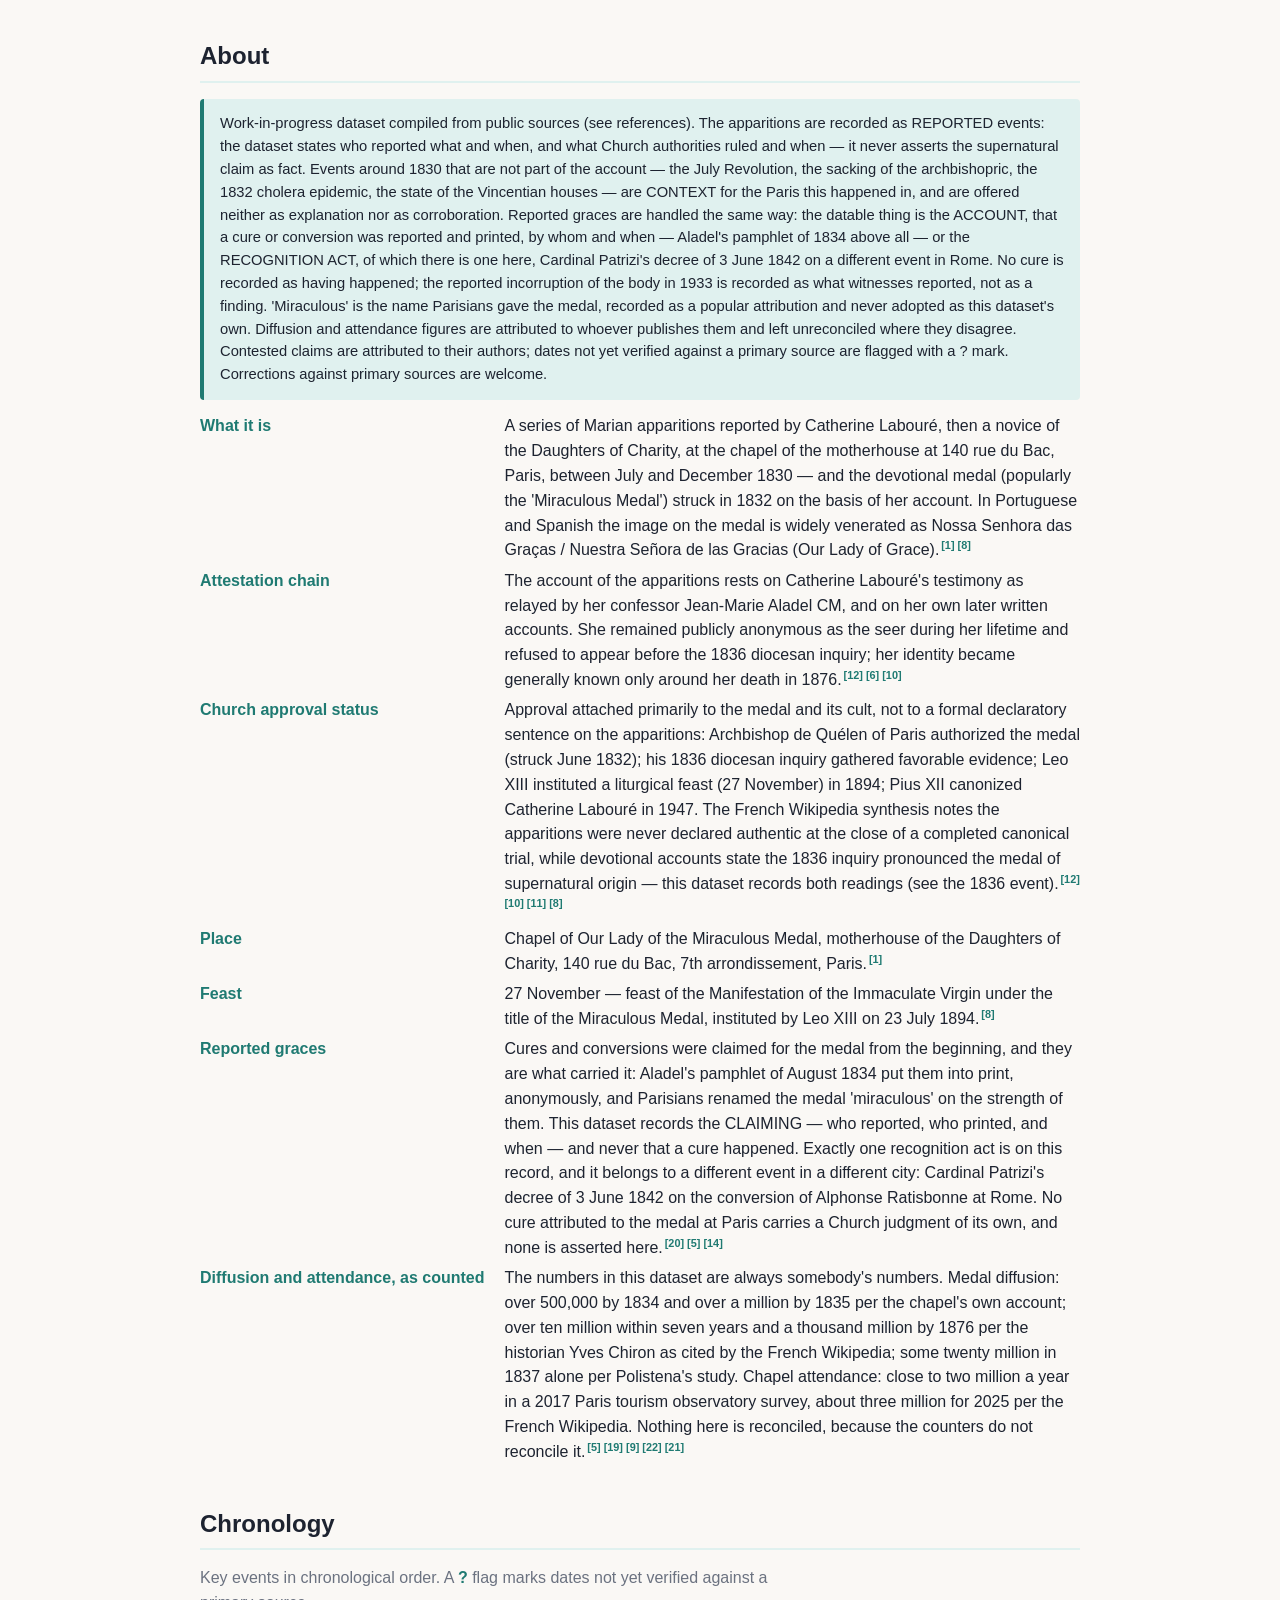
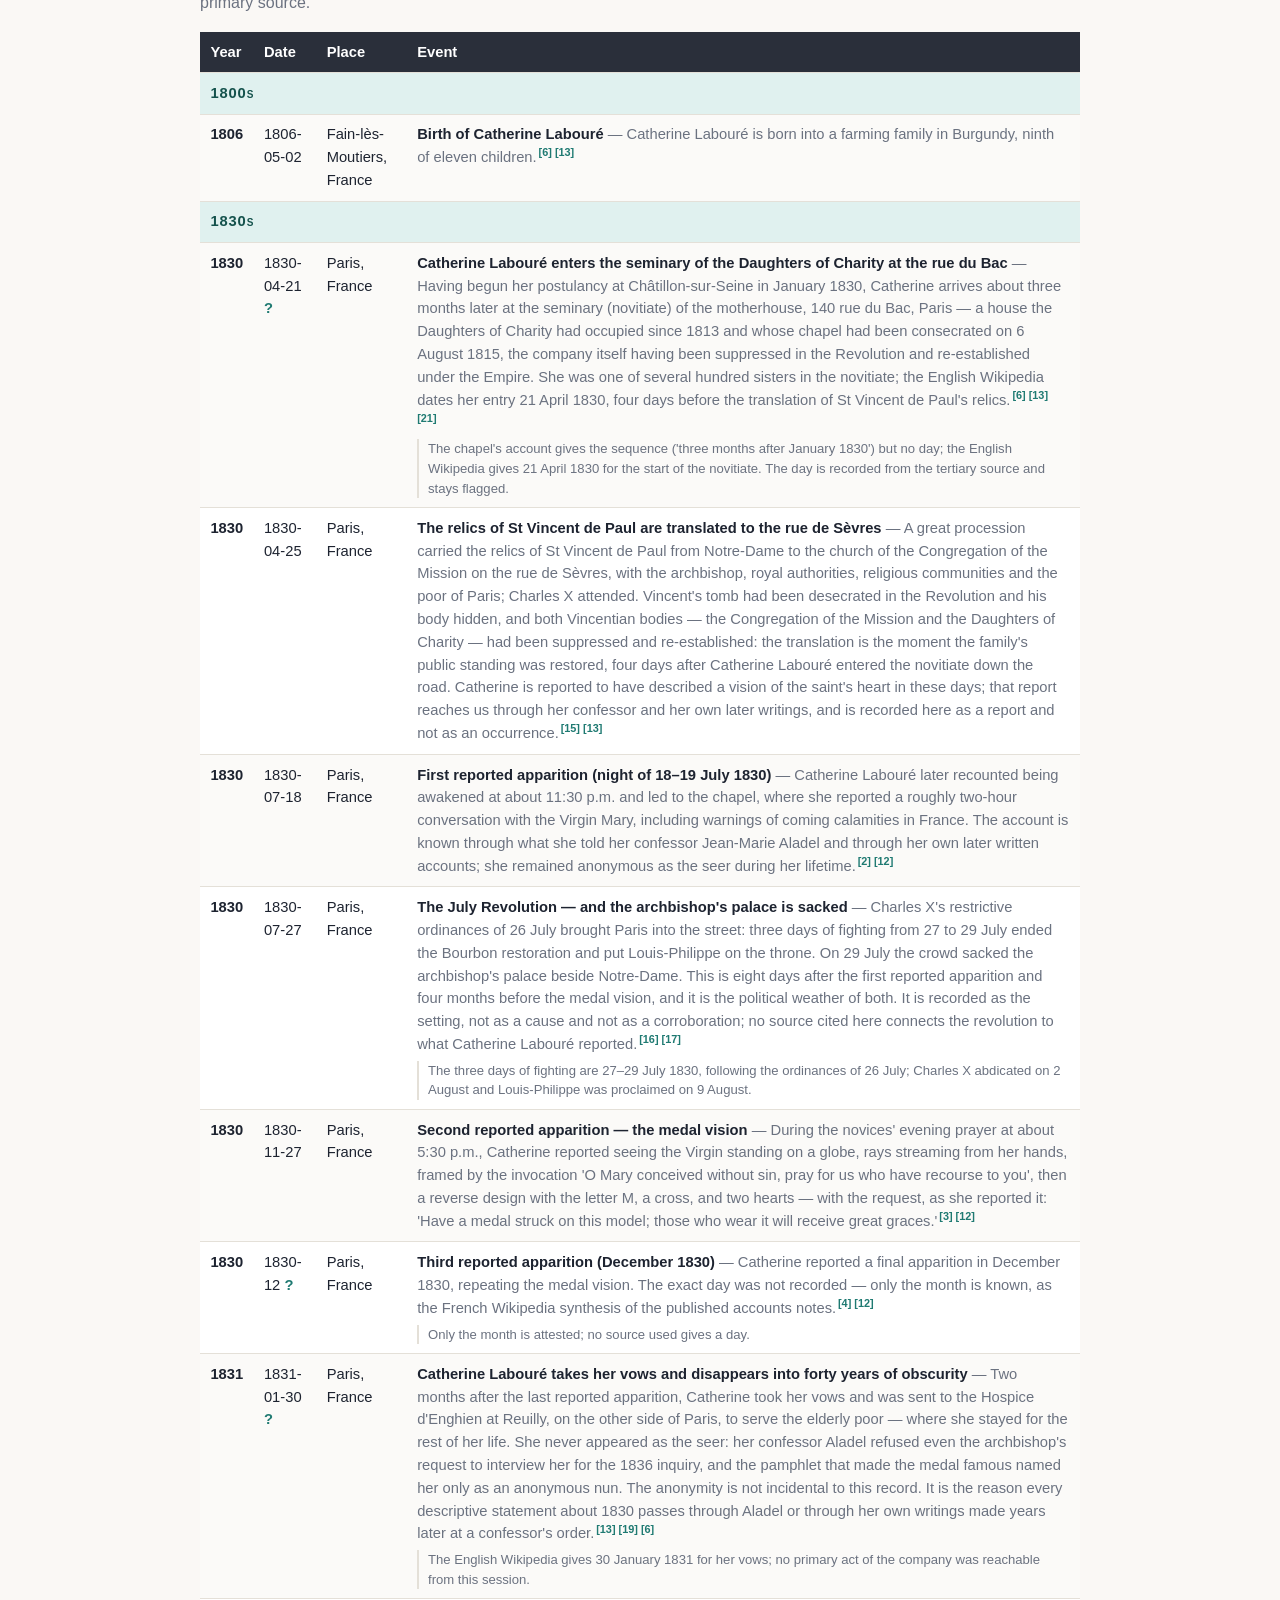
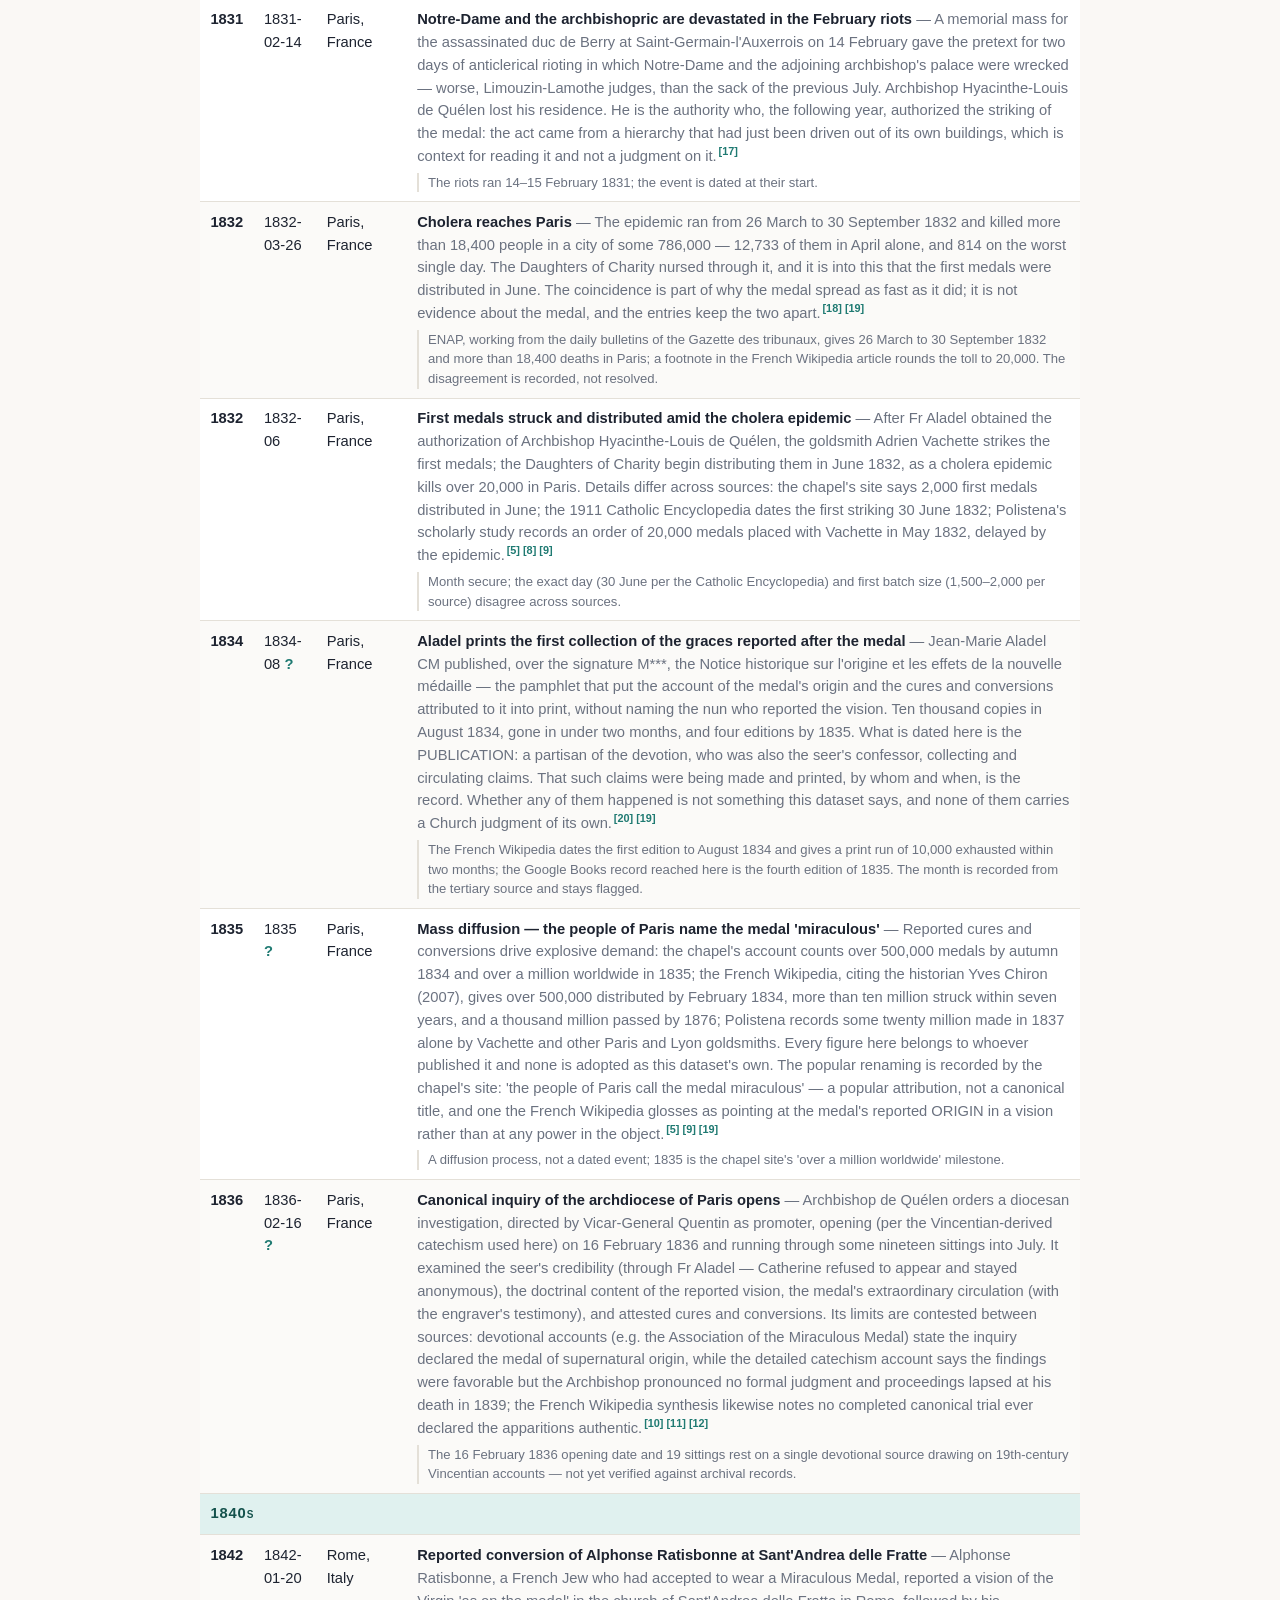
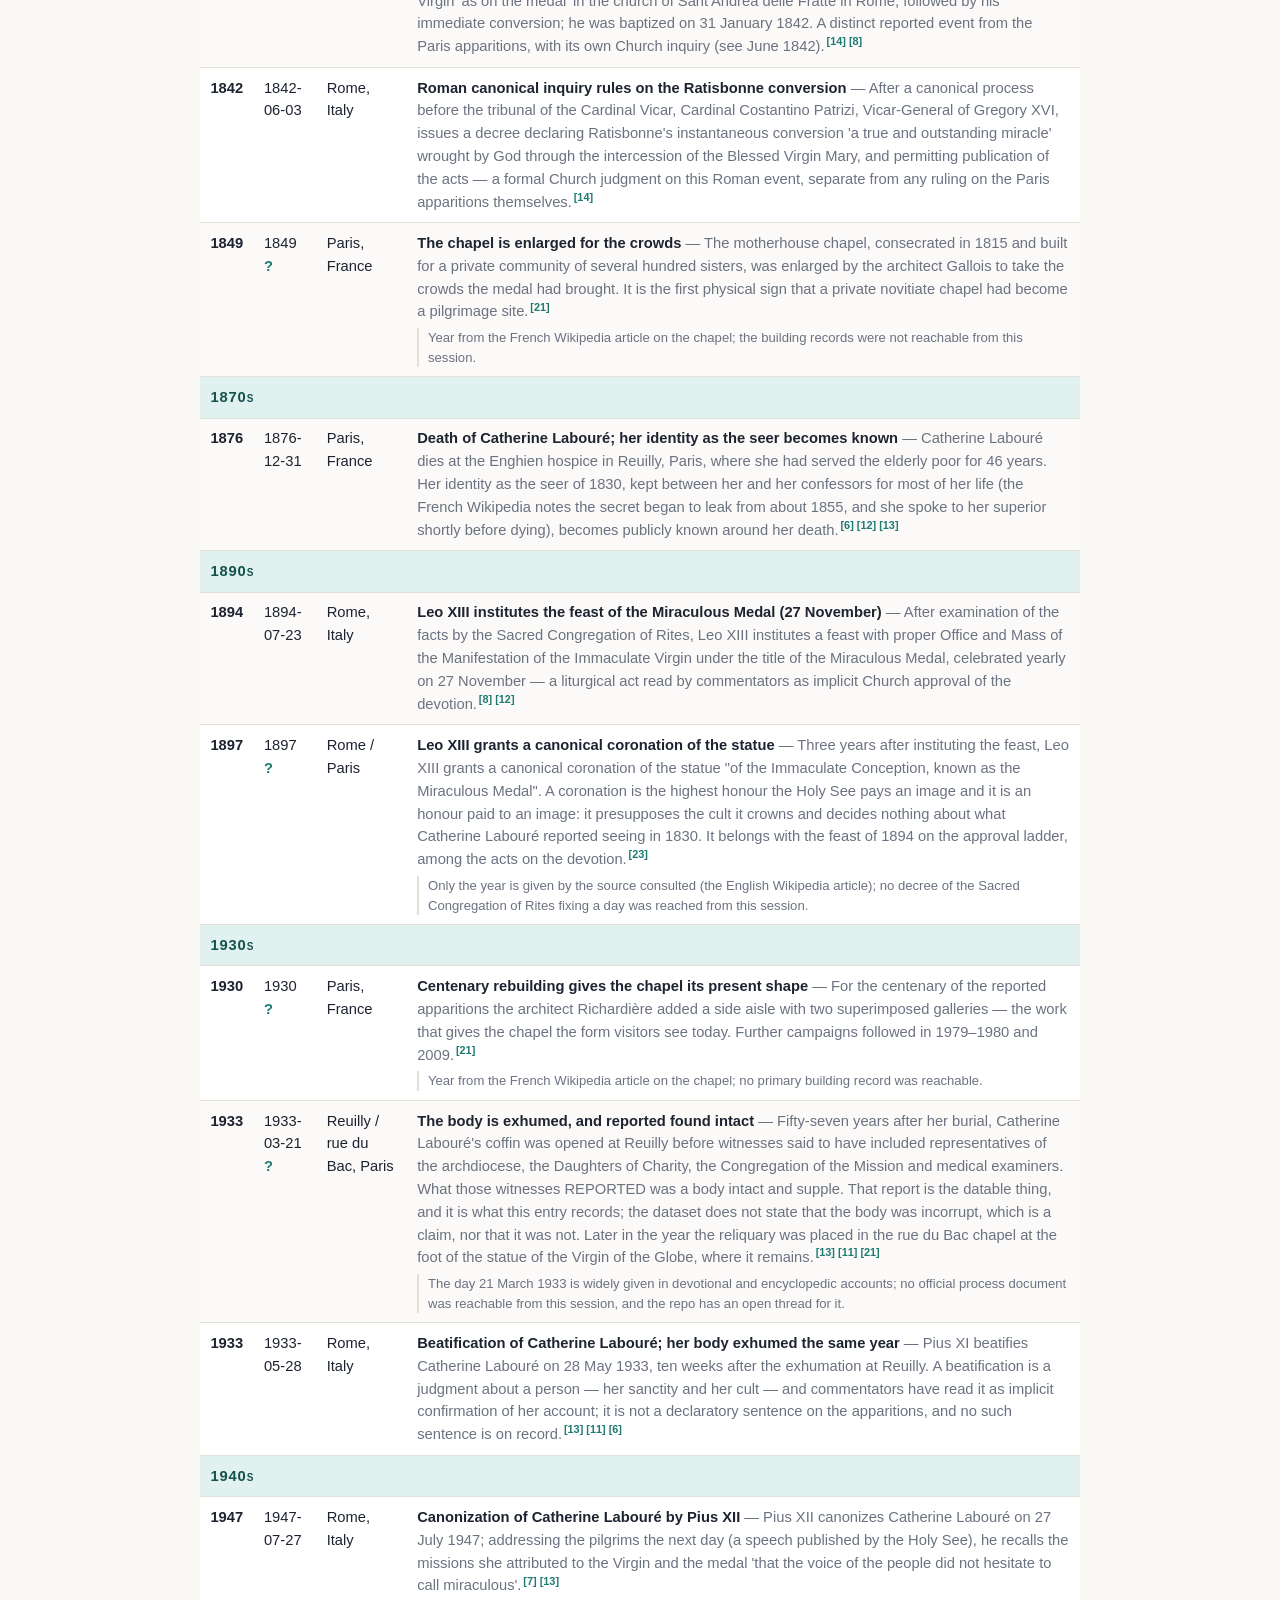
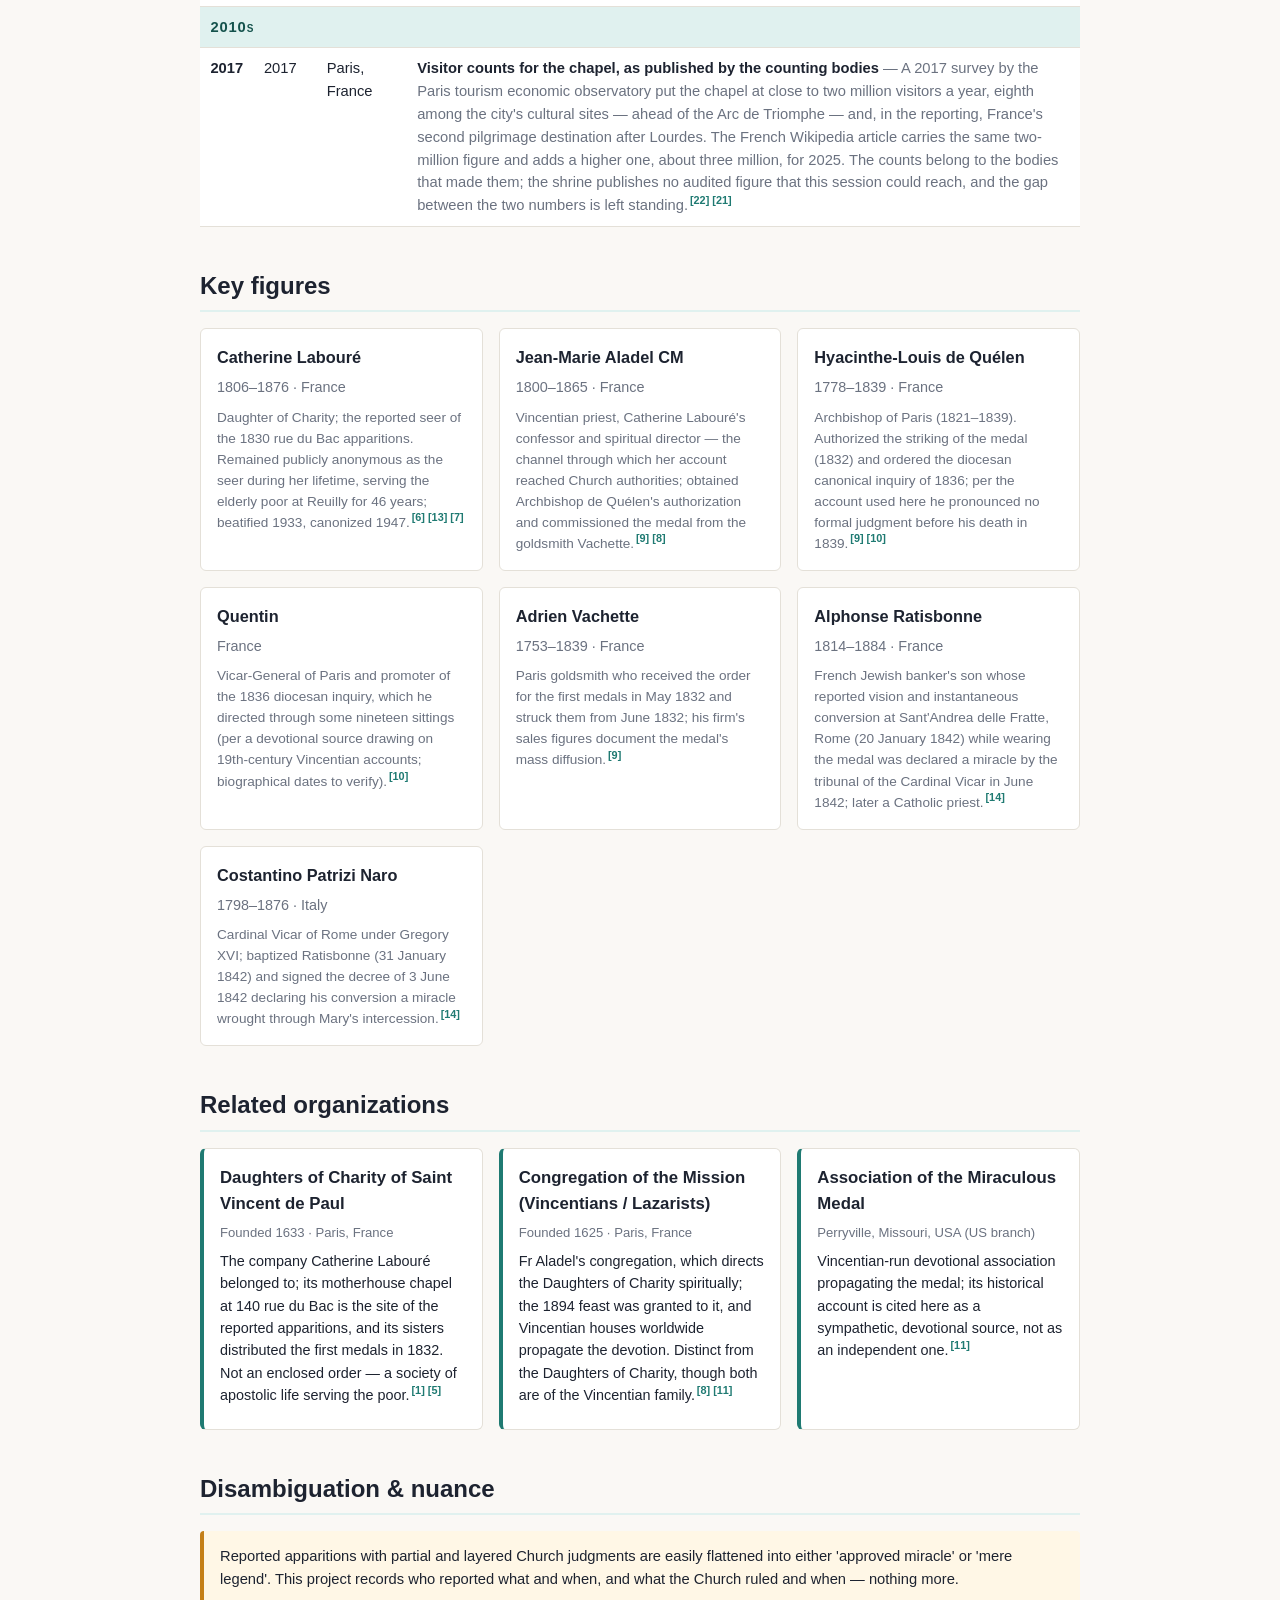
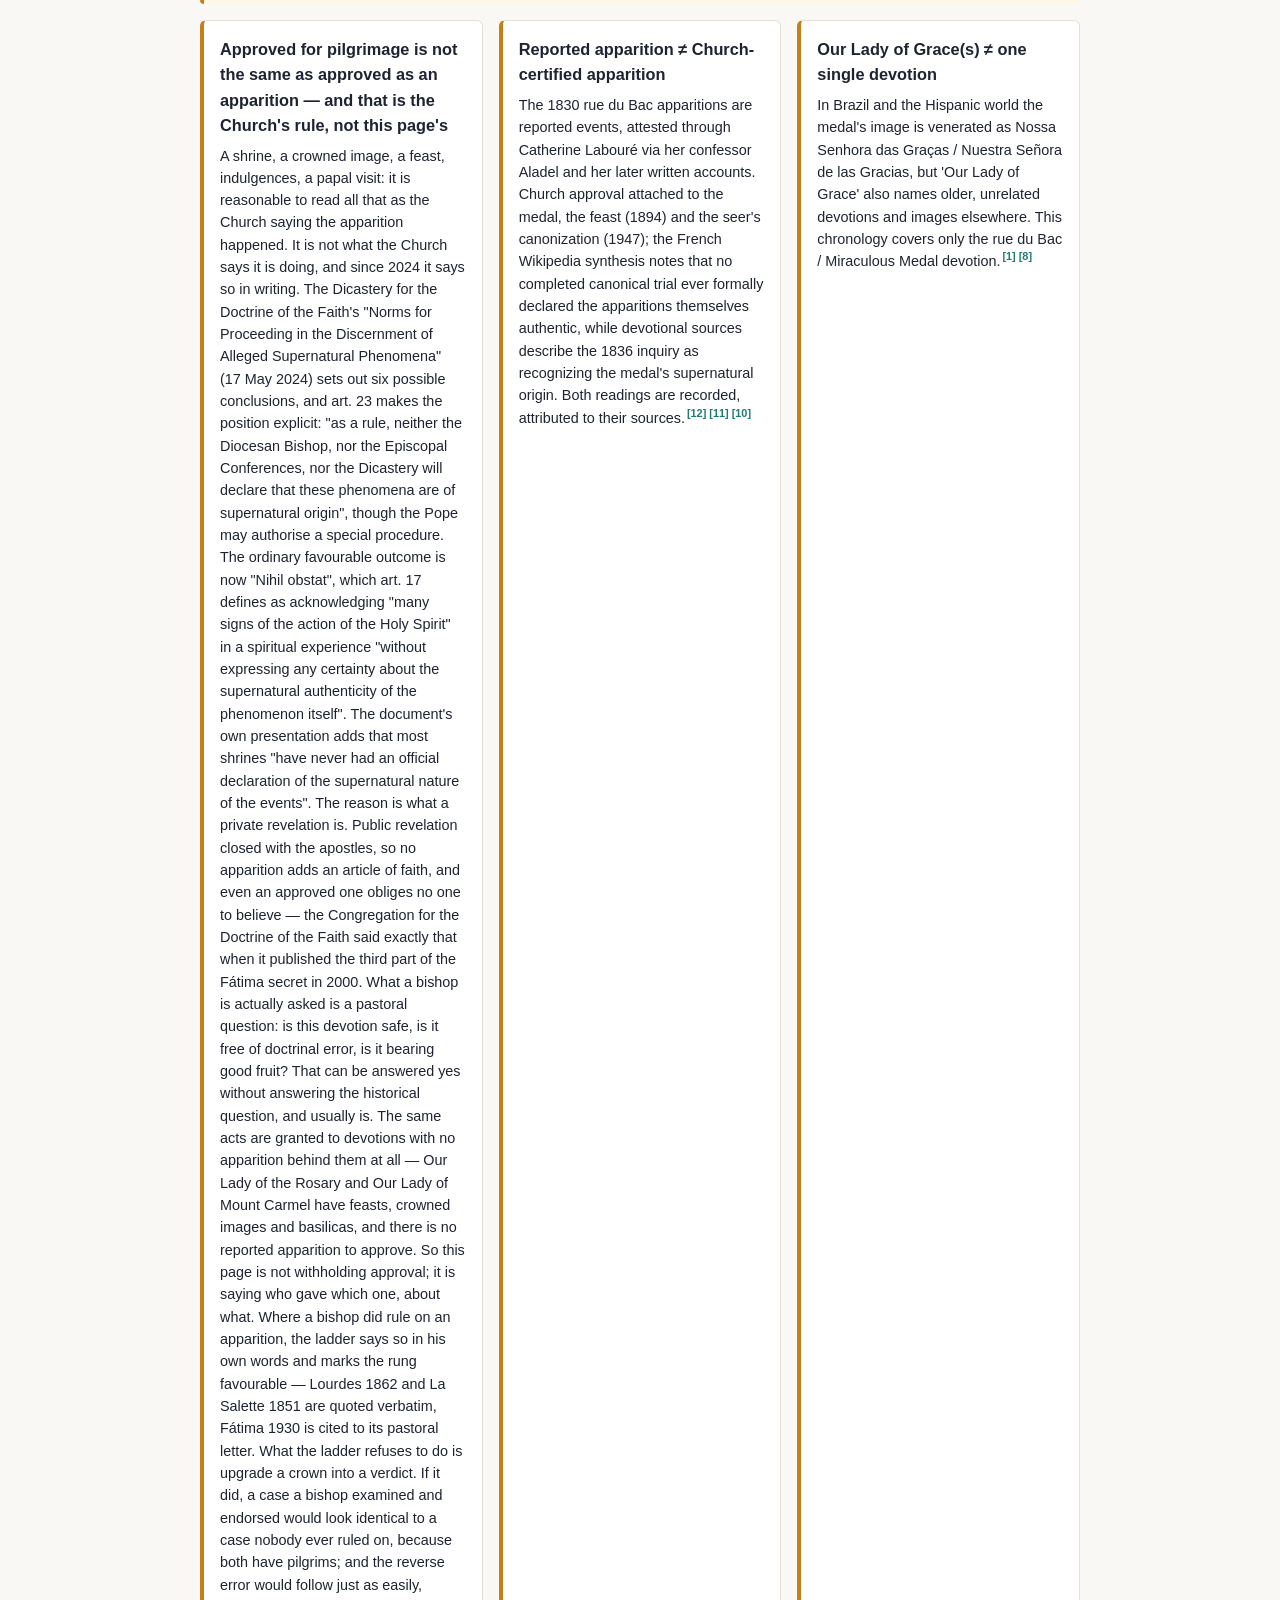
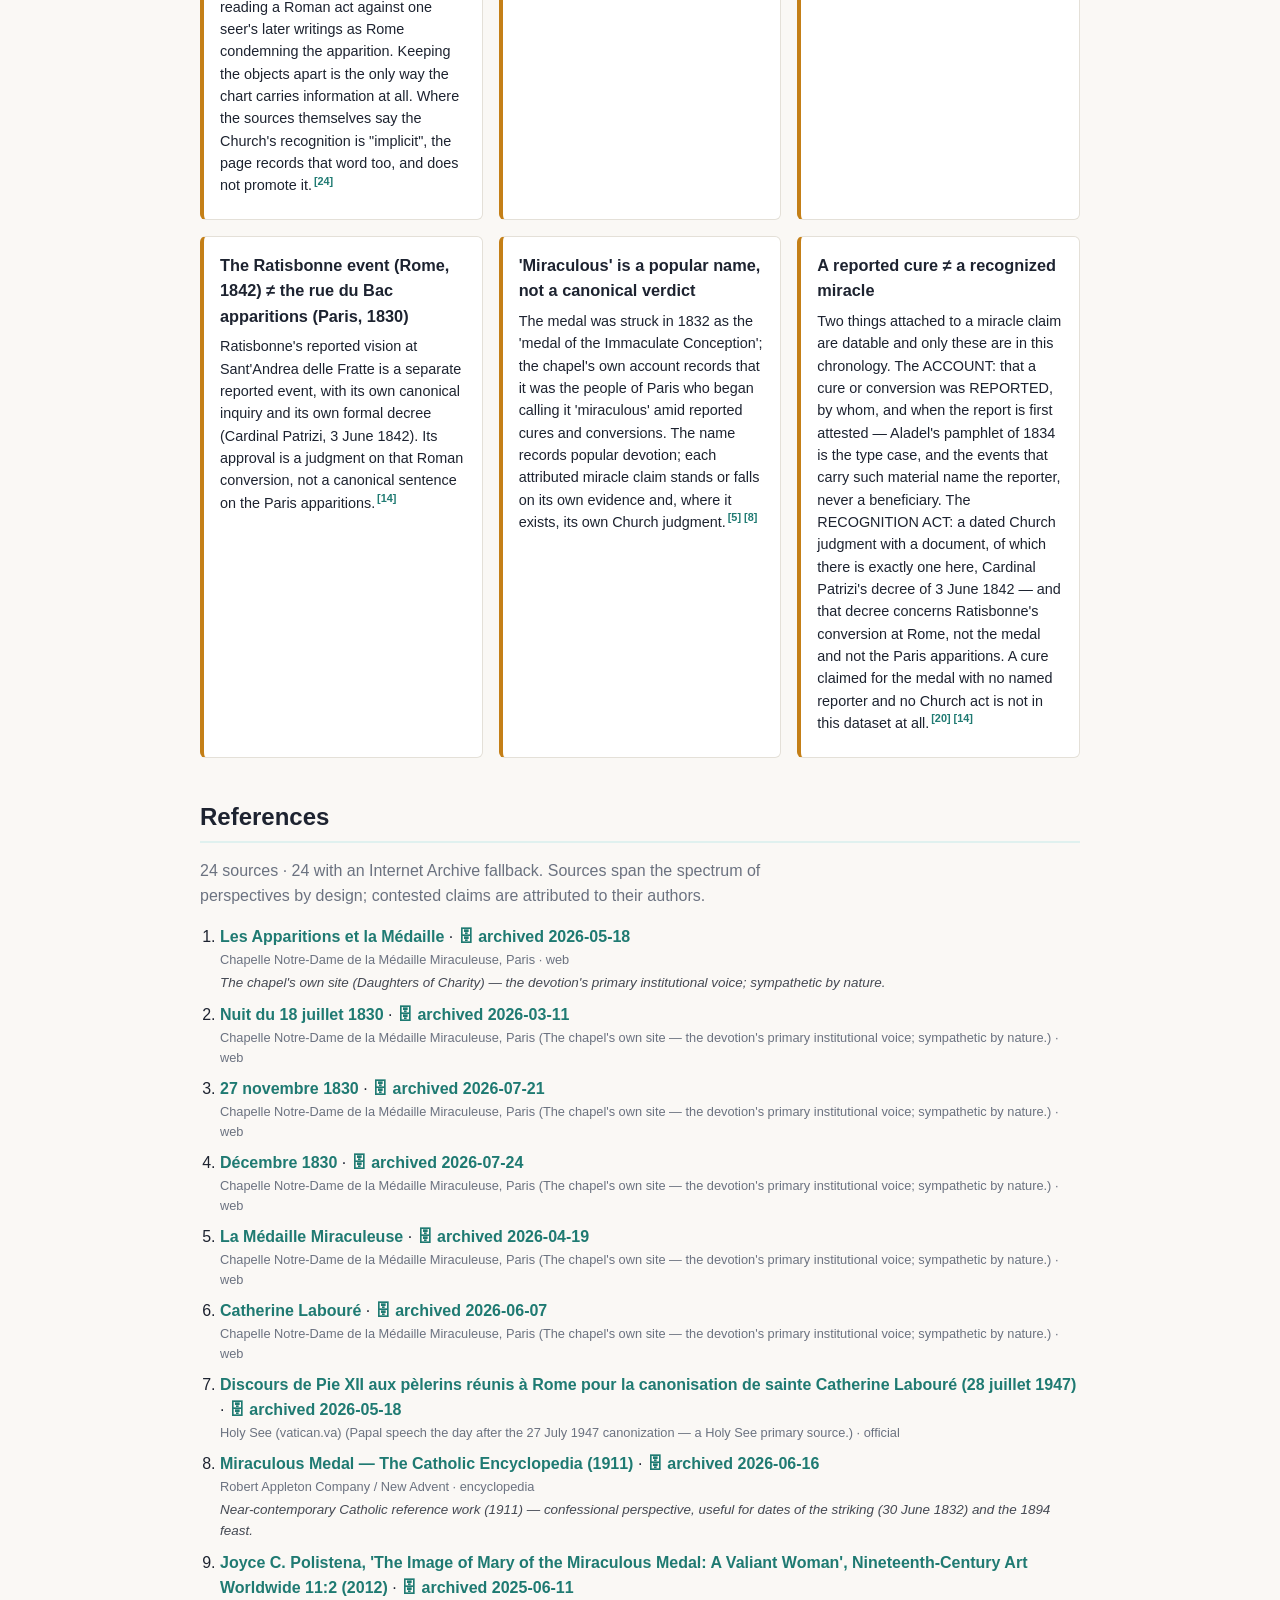
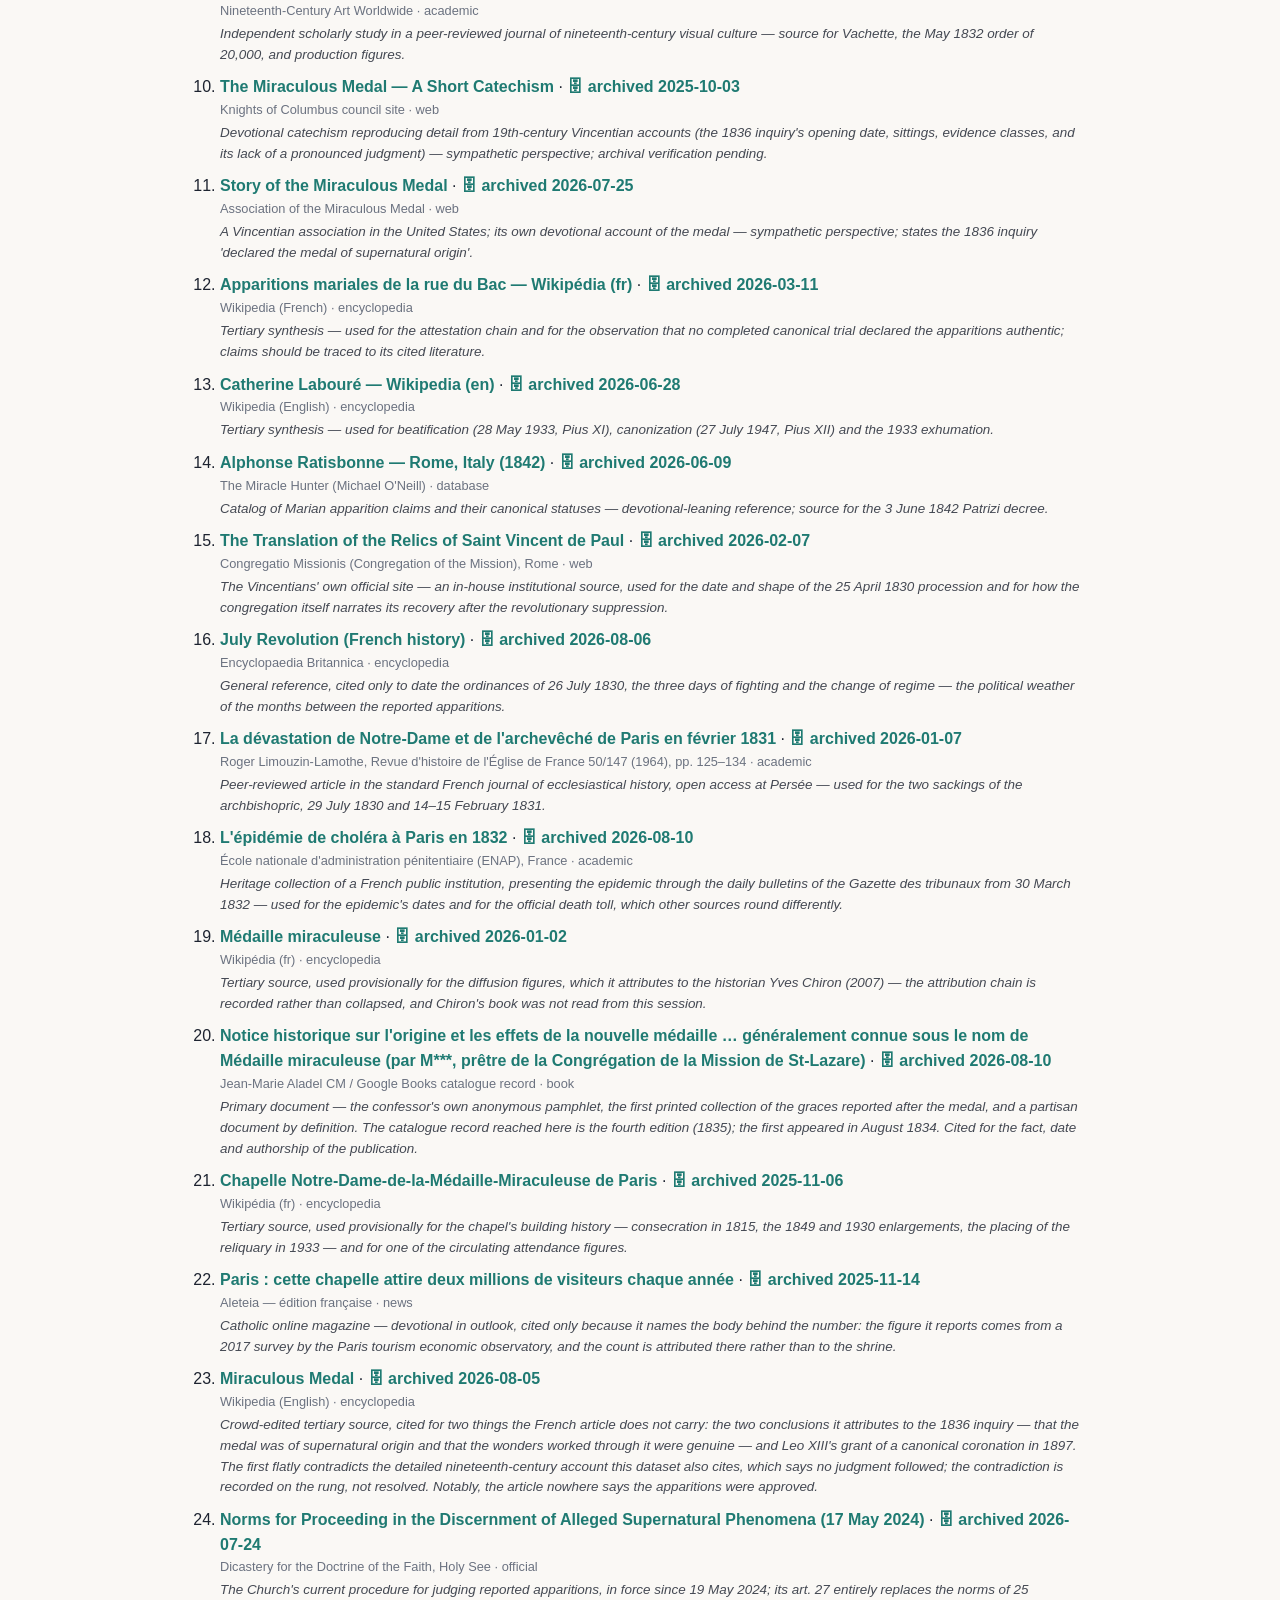
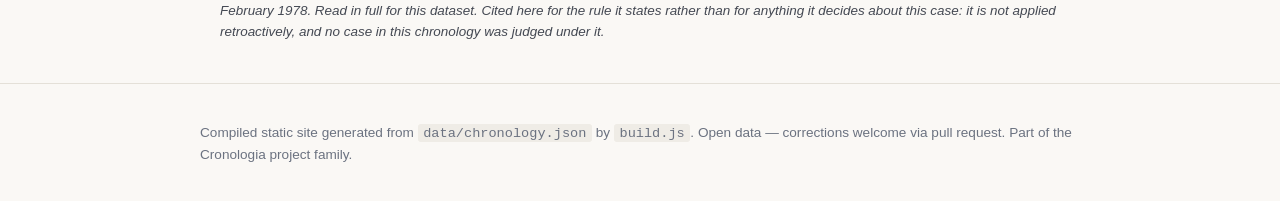
==== commit 5d8ddd64: "Wayback: refresh data/archives.json (scheduled preservation run)" ====
--- a/docs/en/index.html
+++ b/docs/en/index.html
@@ -522,7 +522,7 @@
 
     <section id="references">
       <h2>References</h2>
-      <p class="section-intro">24 sources · 23 with an Internet Archive fallback. Sources span the
+      <p class="section-intro">24 sources · 24 with an Internet Archive fallback. Sources span the
       spectrum of perspectives by design; contested claims are attributed to their authors.</p>
       <ol class="references">
         <li id="ref-1">
@@ -605,7 +605,7 @@
           <span class="ref-note">Peer-reviewed article in the standard French journal of ecclesiastical history, open access at Persée — used for the two sackings of the archbishopric, 29 July 1830 and 14–15 February 1831.</span>
         </li>
         <li id="ref-18">
-          <a href="https://www.enap.justice.fr/histoire/lepidemie-de-cholera-paris-en-1832" rel="noopener noreferrer" target="_blank">L&#39;épidémie de choléra à Paris en 1832</a>
+          <a href="https://www.enap.justice.fr/histoire/lepidemie-de-cholera-paris-en-1832" rel="noopener noreferrer" target="_blank">L&#39;épidémie de choléra à Paris en 1832</a> · <a class="archive-link" href="https://web.archive.org/web/20260810080625/https://www.enap.justice.fr/histoire/lepidemie-de-cholera-paris-en-1832" rel="noopener noreferrer" target="_blank">🗄 archived 2026-08-10</a>
           <span class="ref-meta">École nationale d&#39;administration pénitentiaire (ENAP), France · academic</span>
           <span class="ref-note">Heritage collection of a French public institution, presenting the epidemic through the daily bulletins of the Gazette des tribunaux from 30 March 1832 — used for the epidemic&#39;s dates and for the official death toll, which other sources round differently.</span>
         </li>
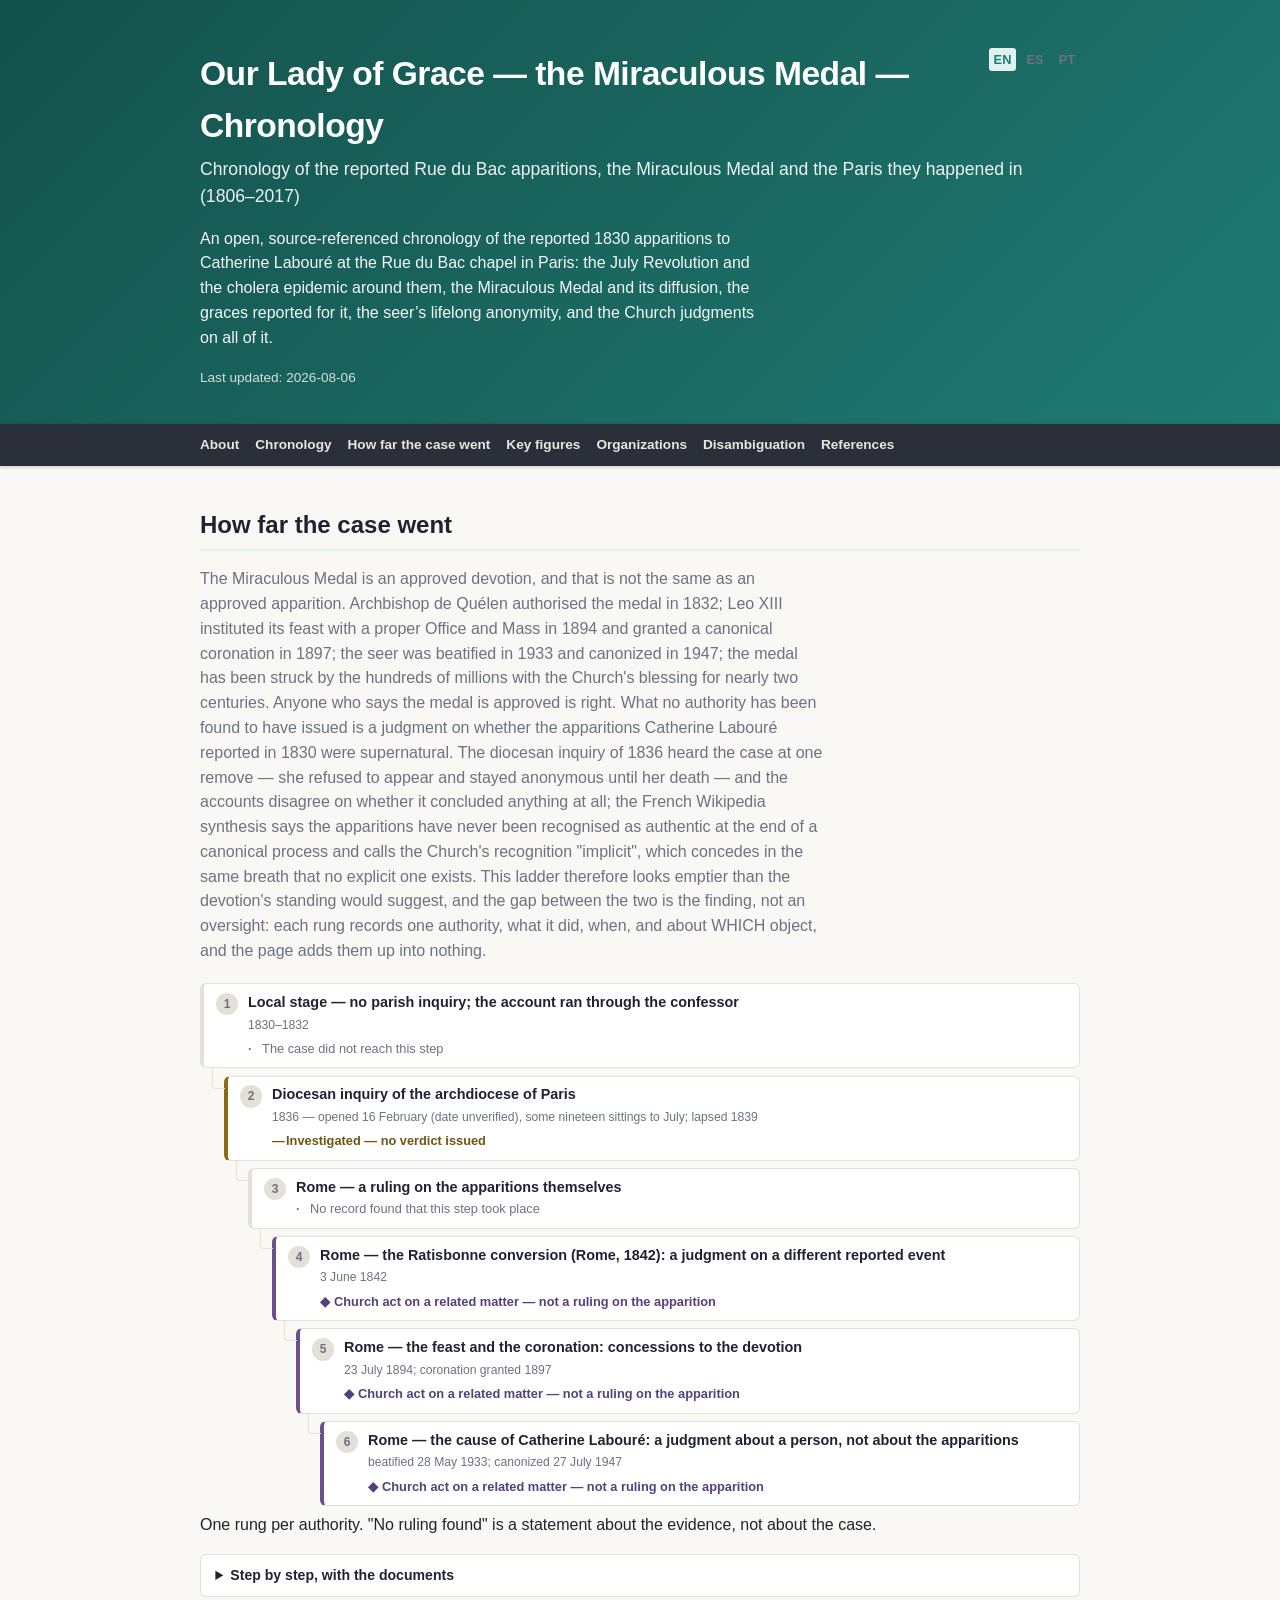
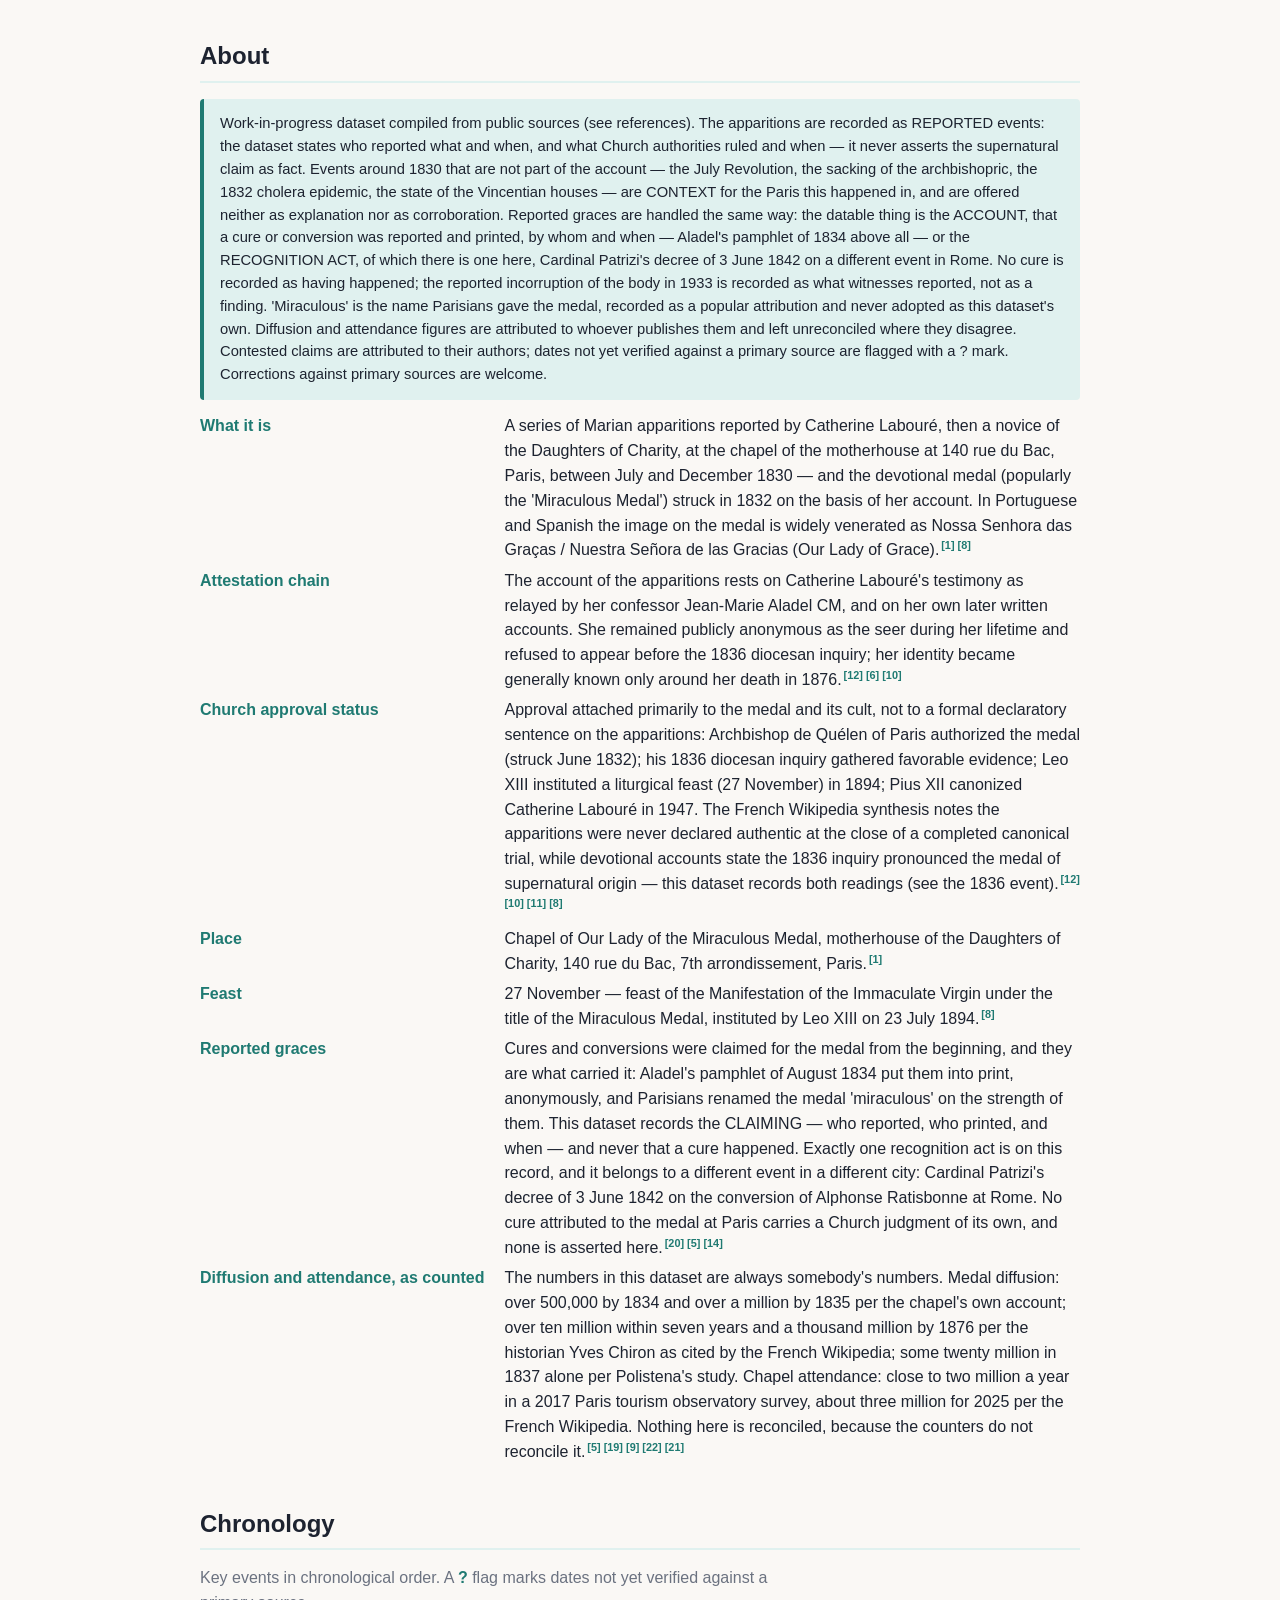
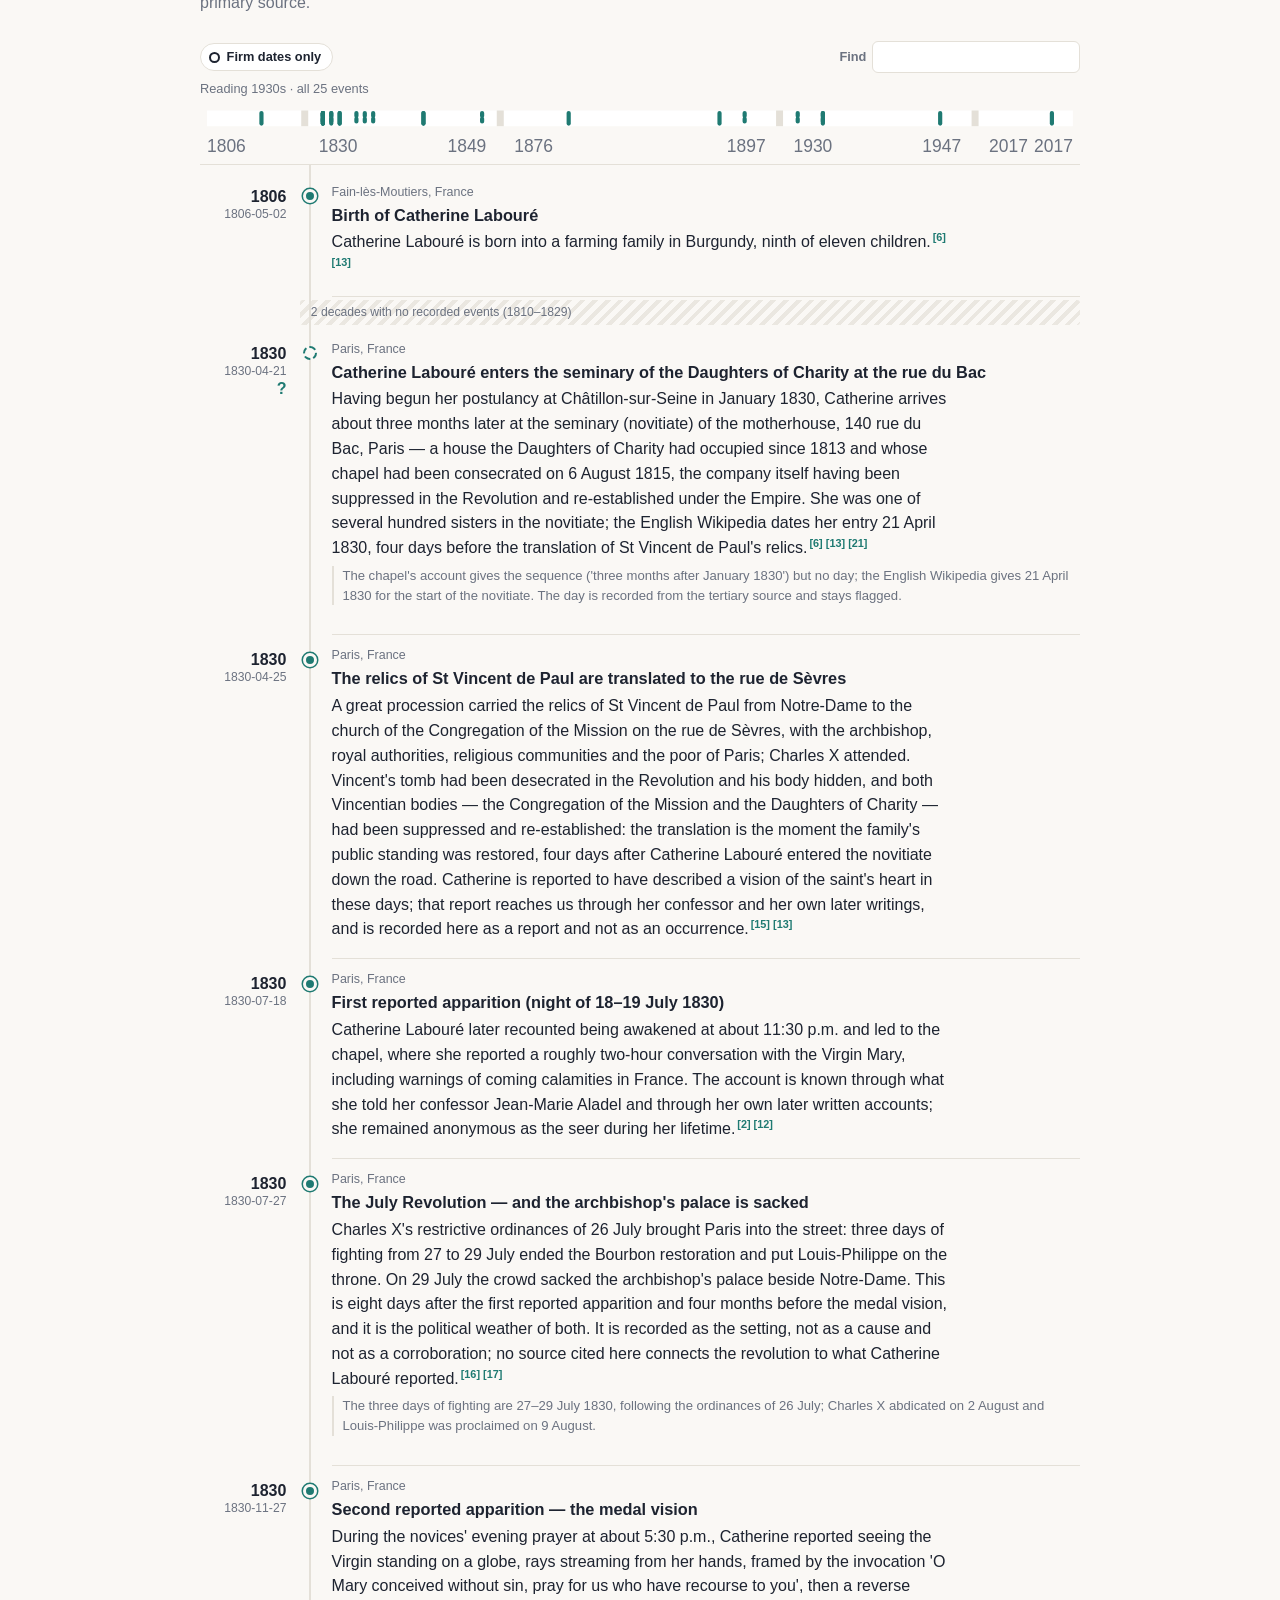
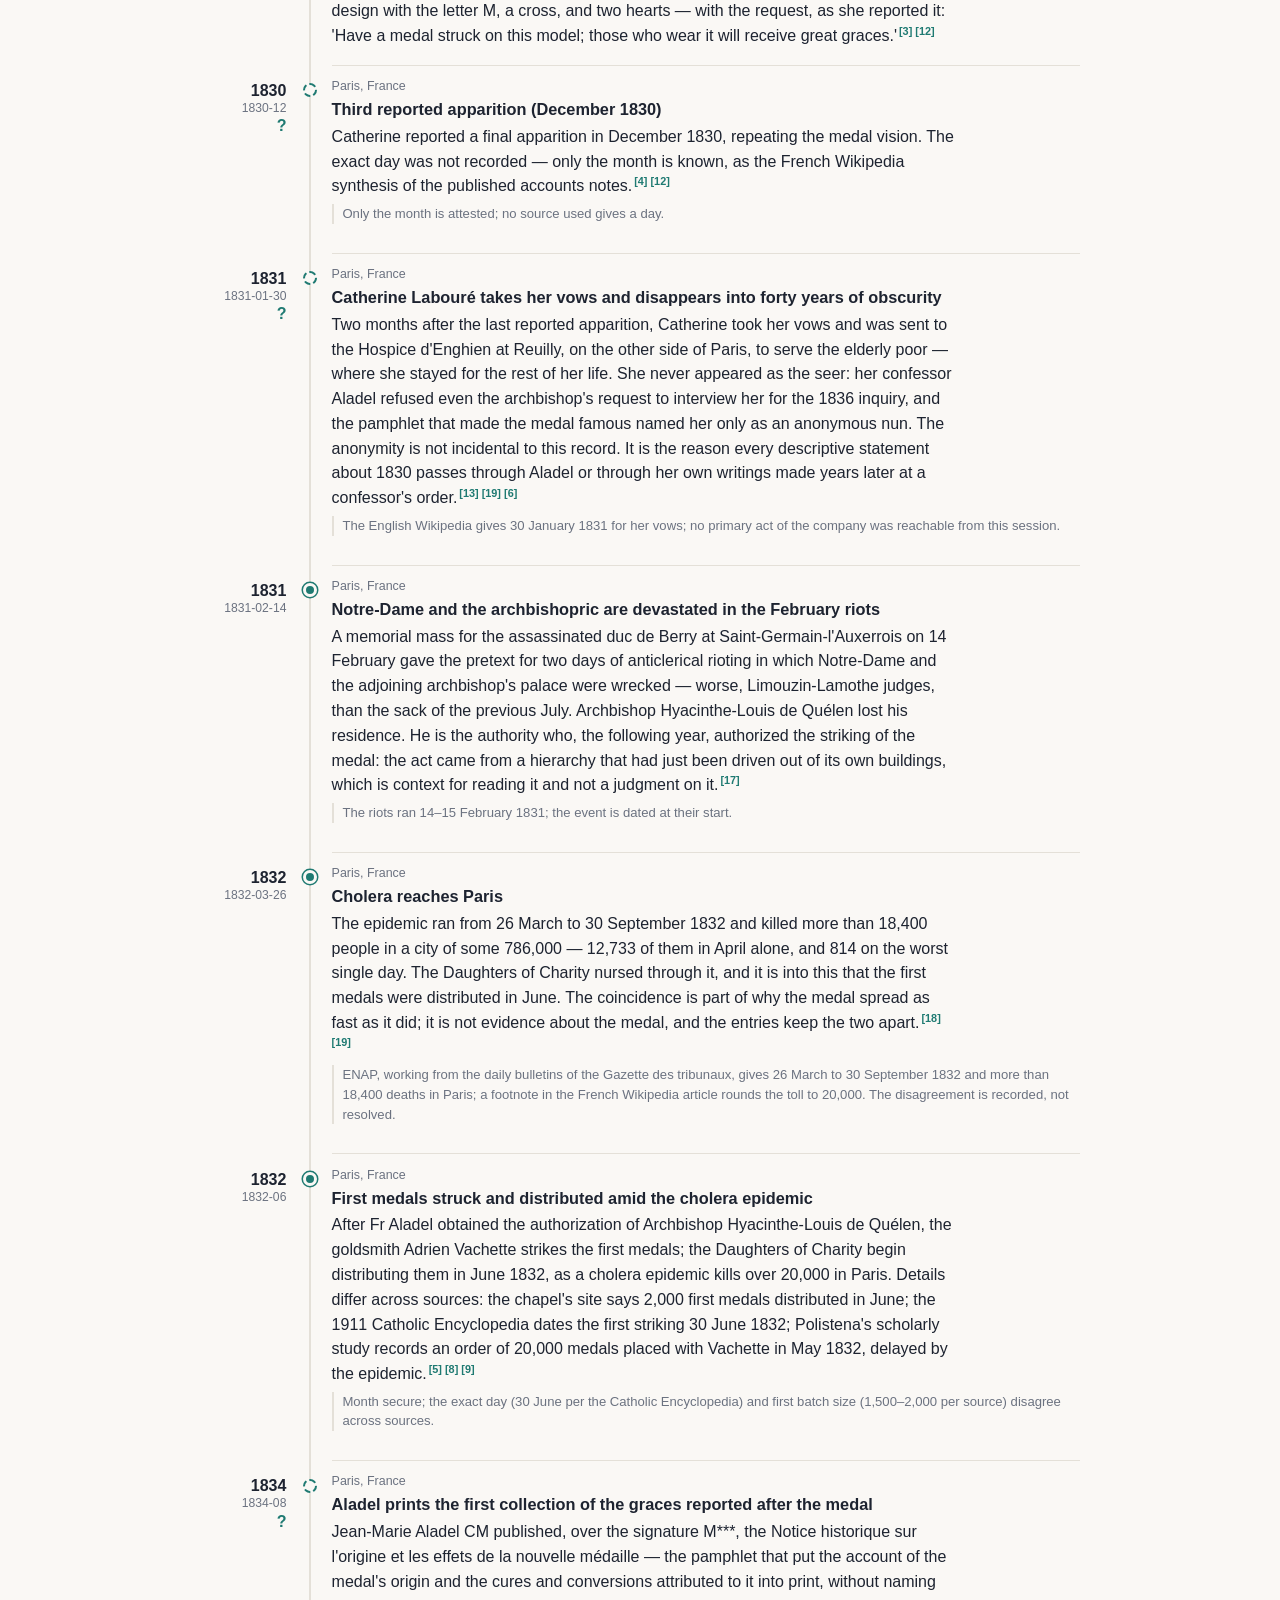
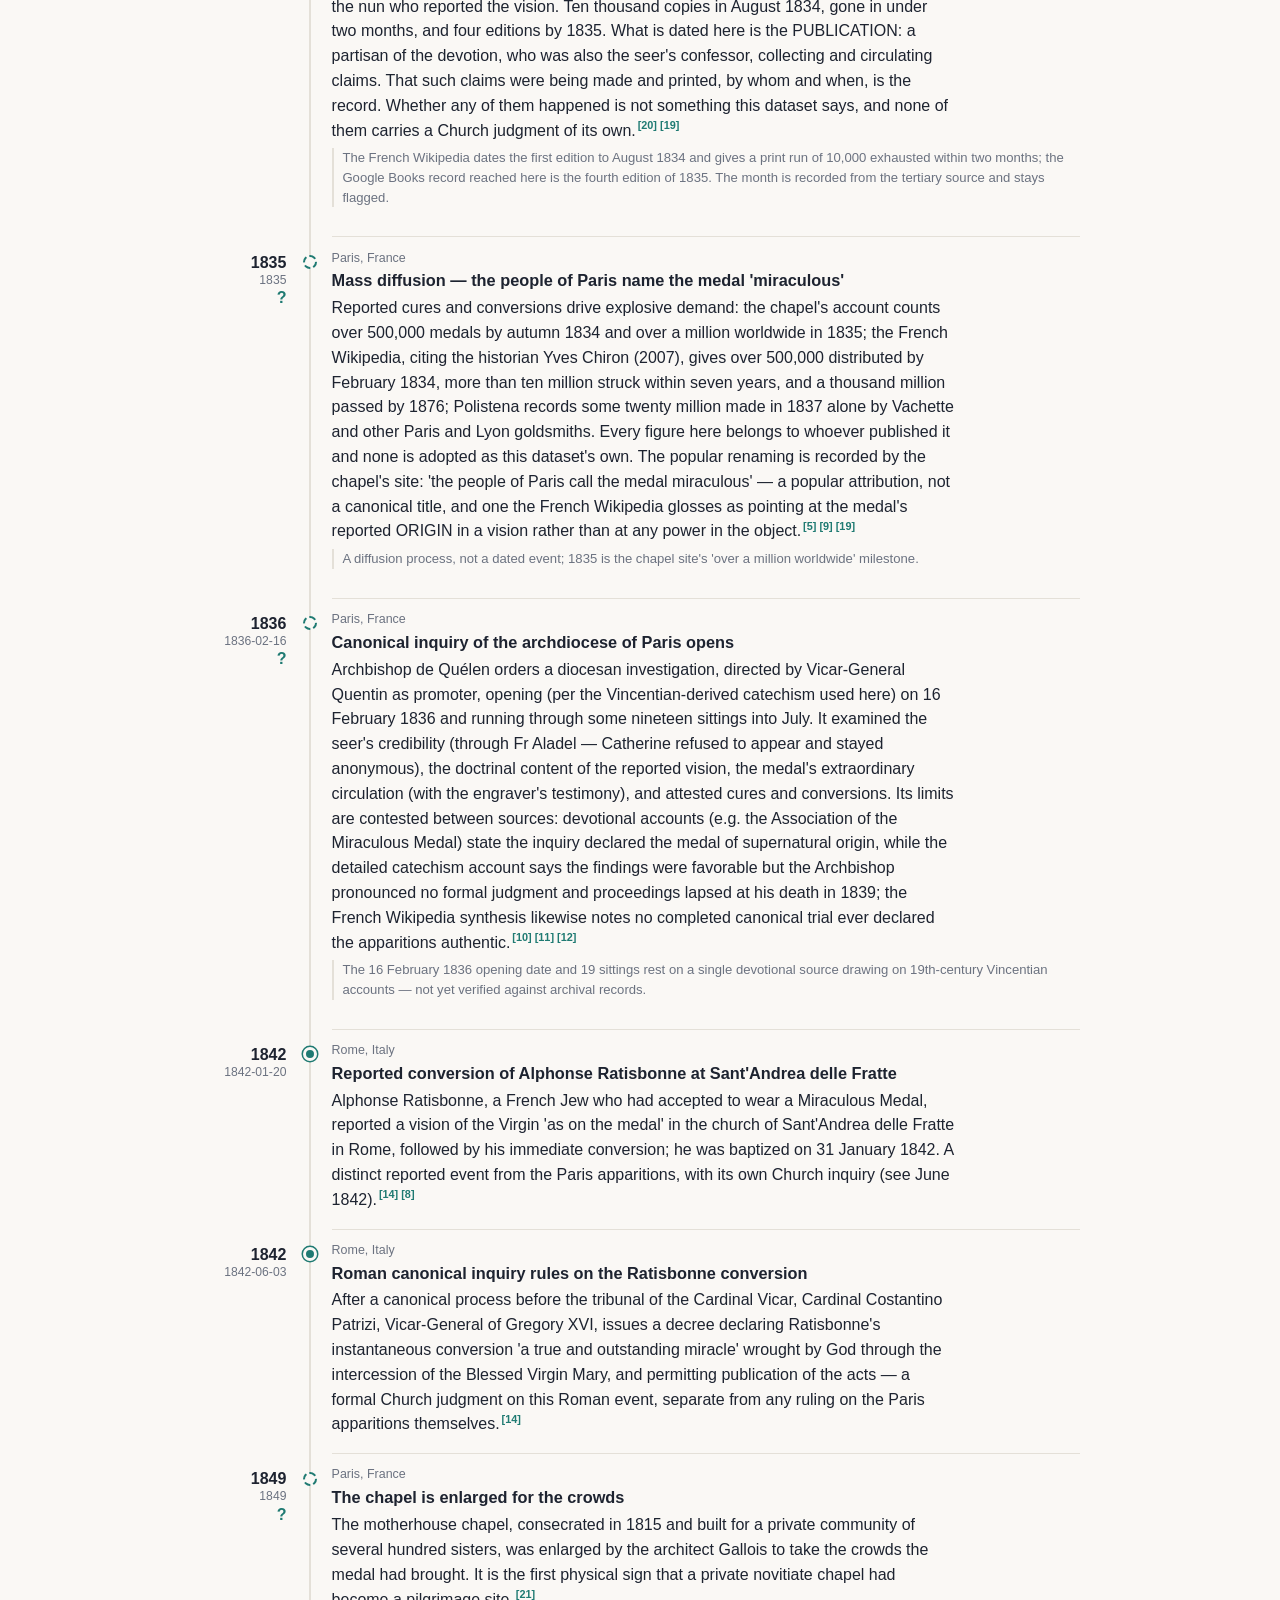
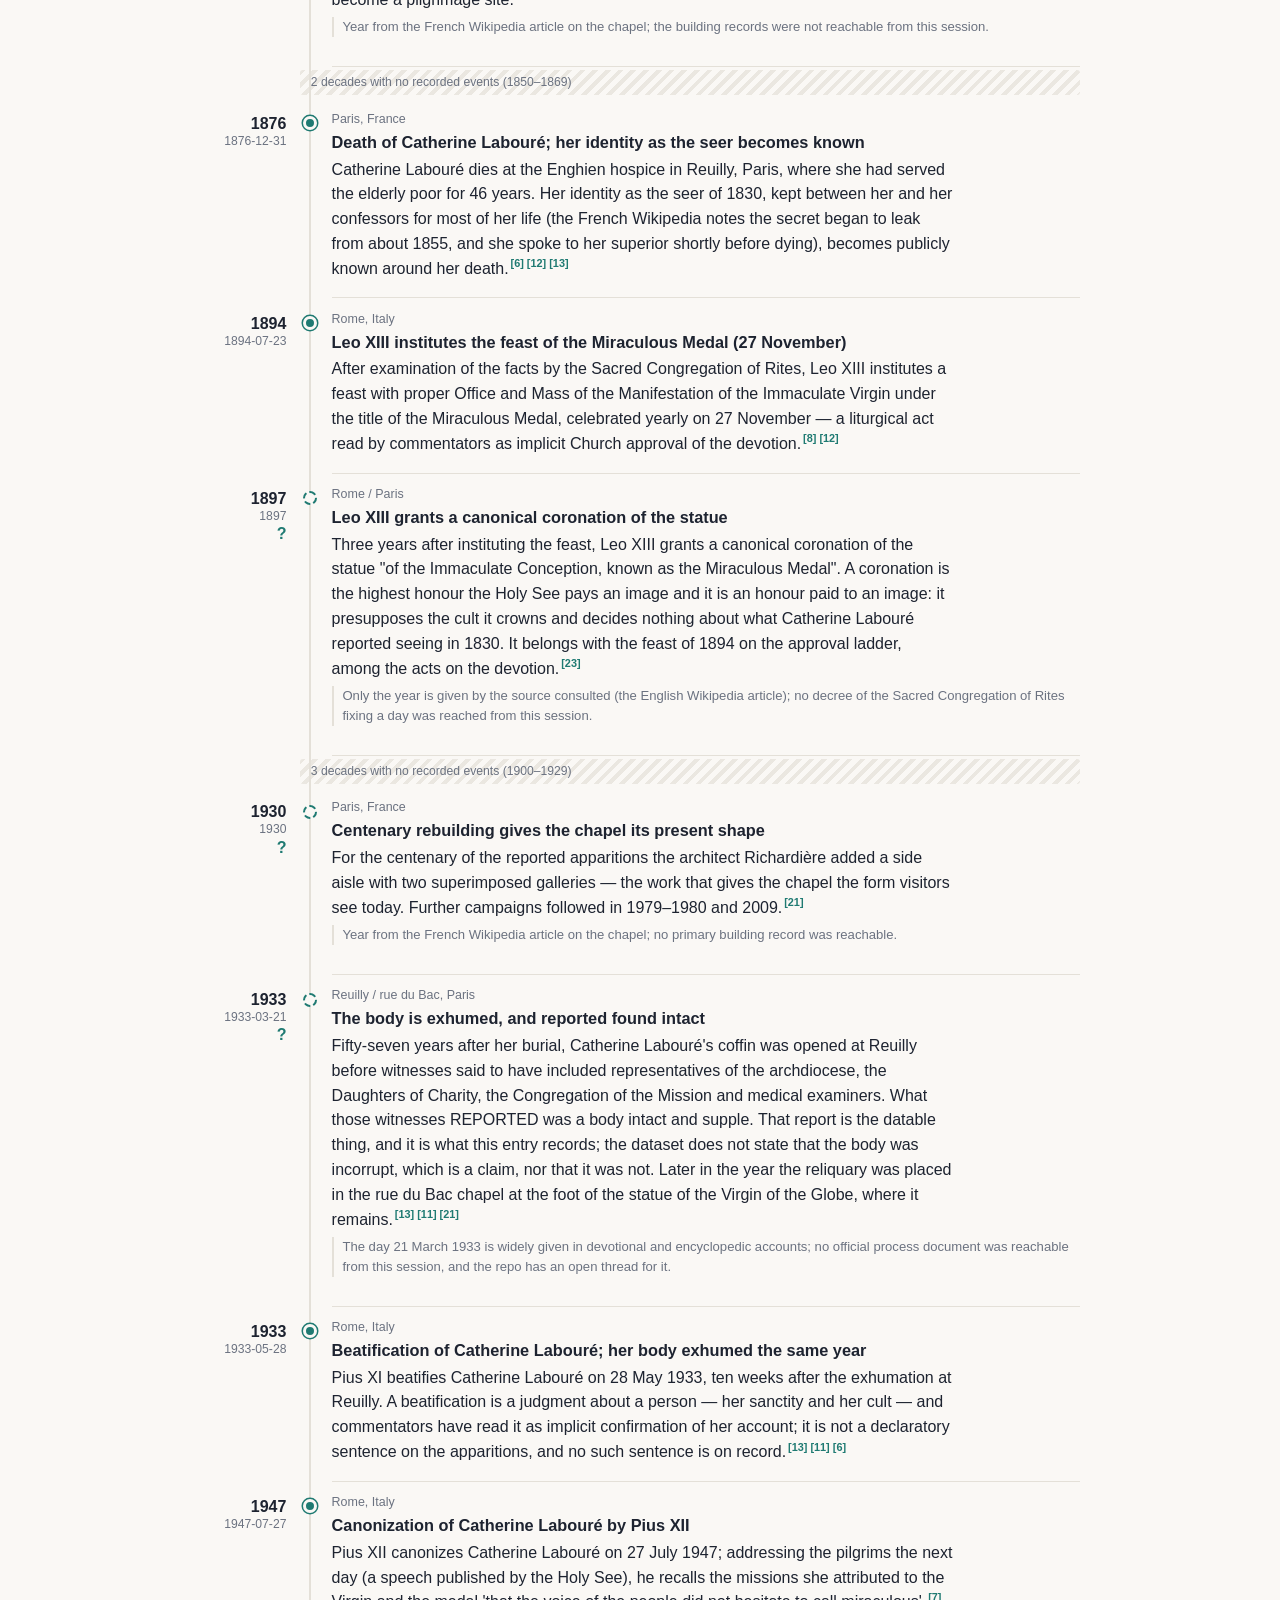
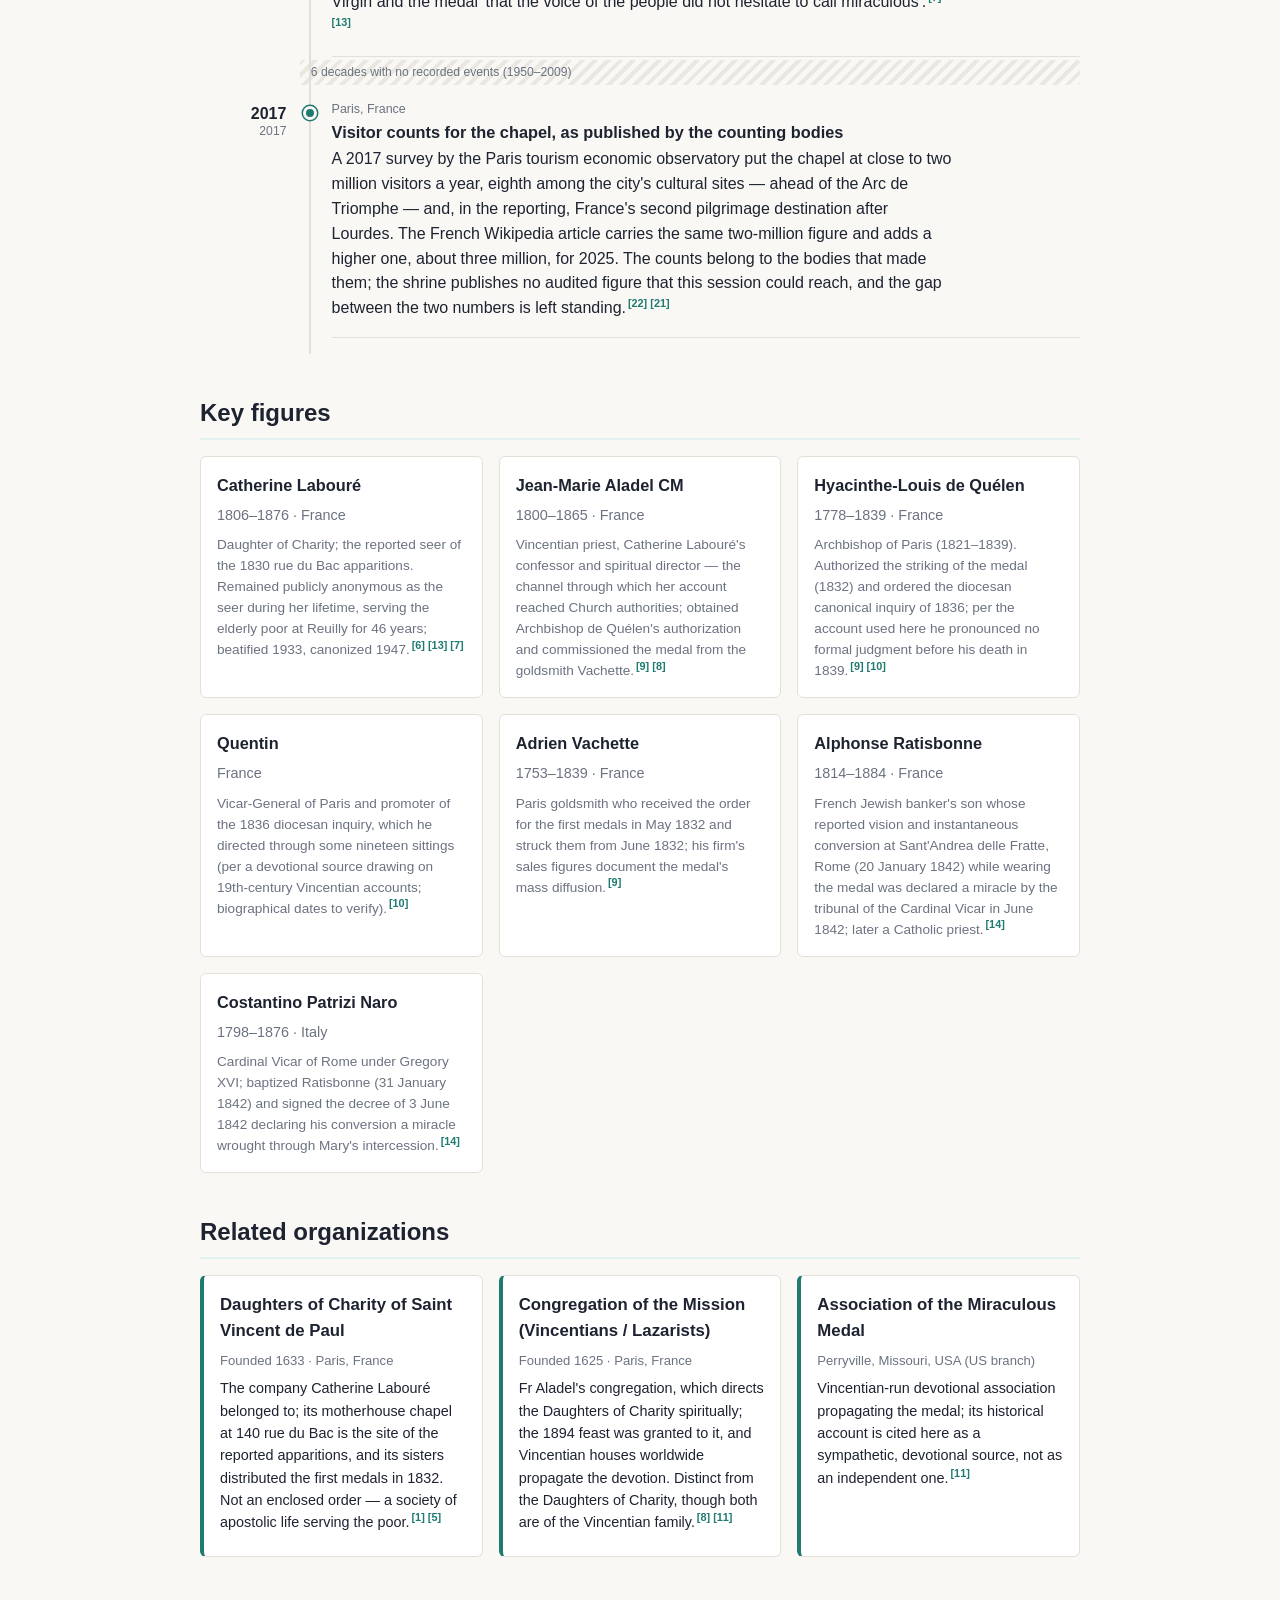
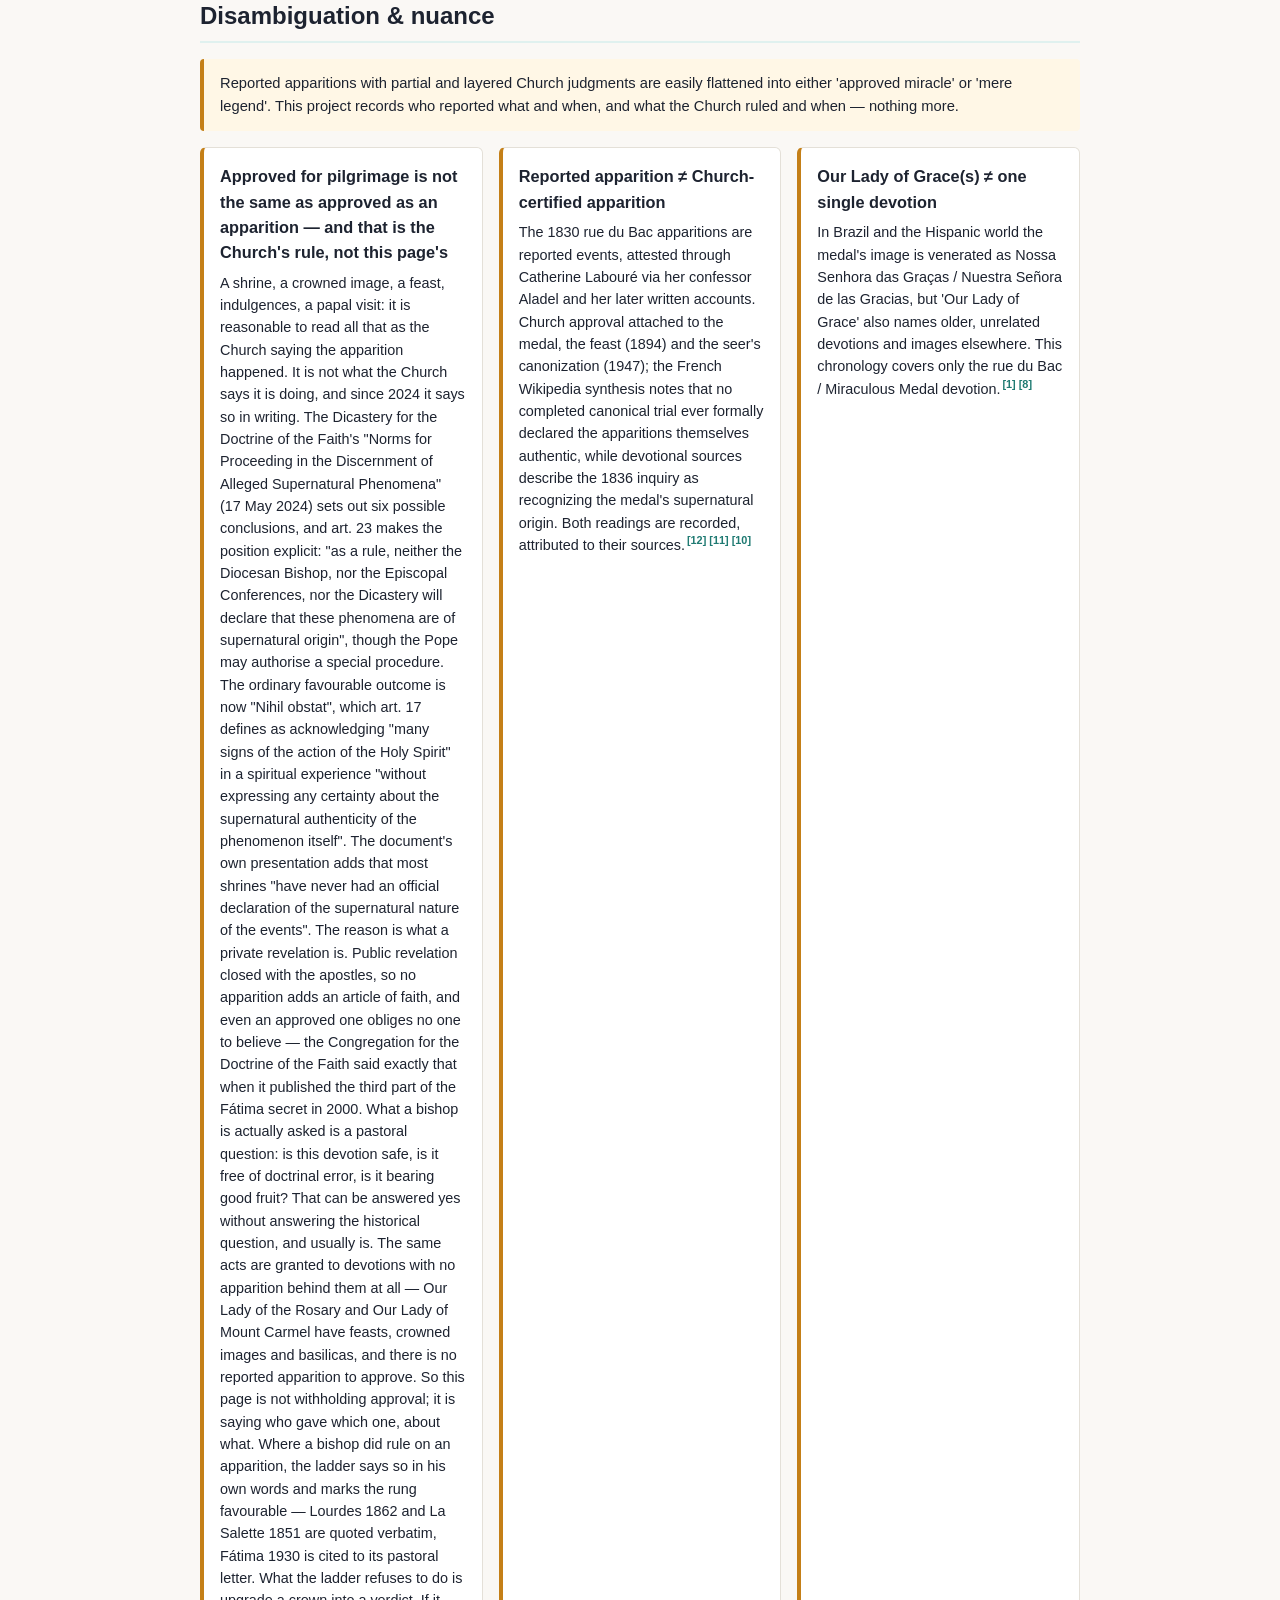
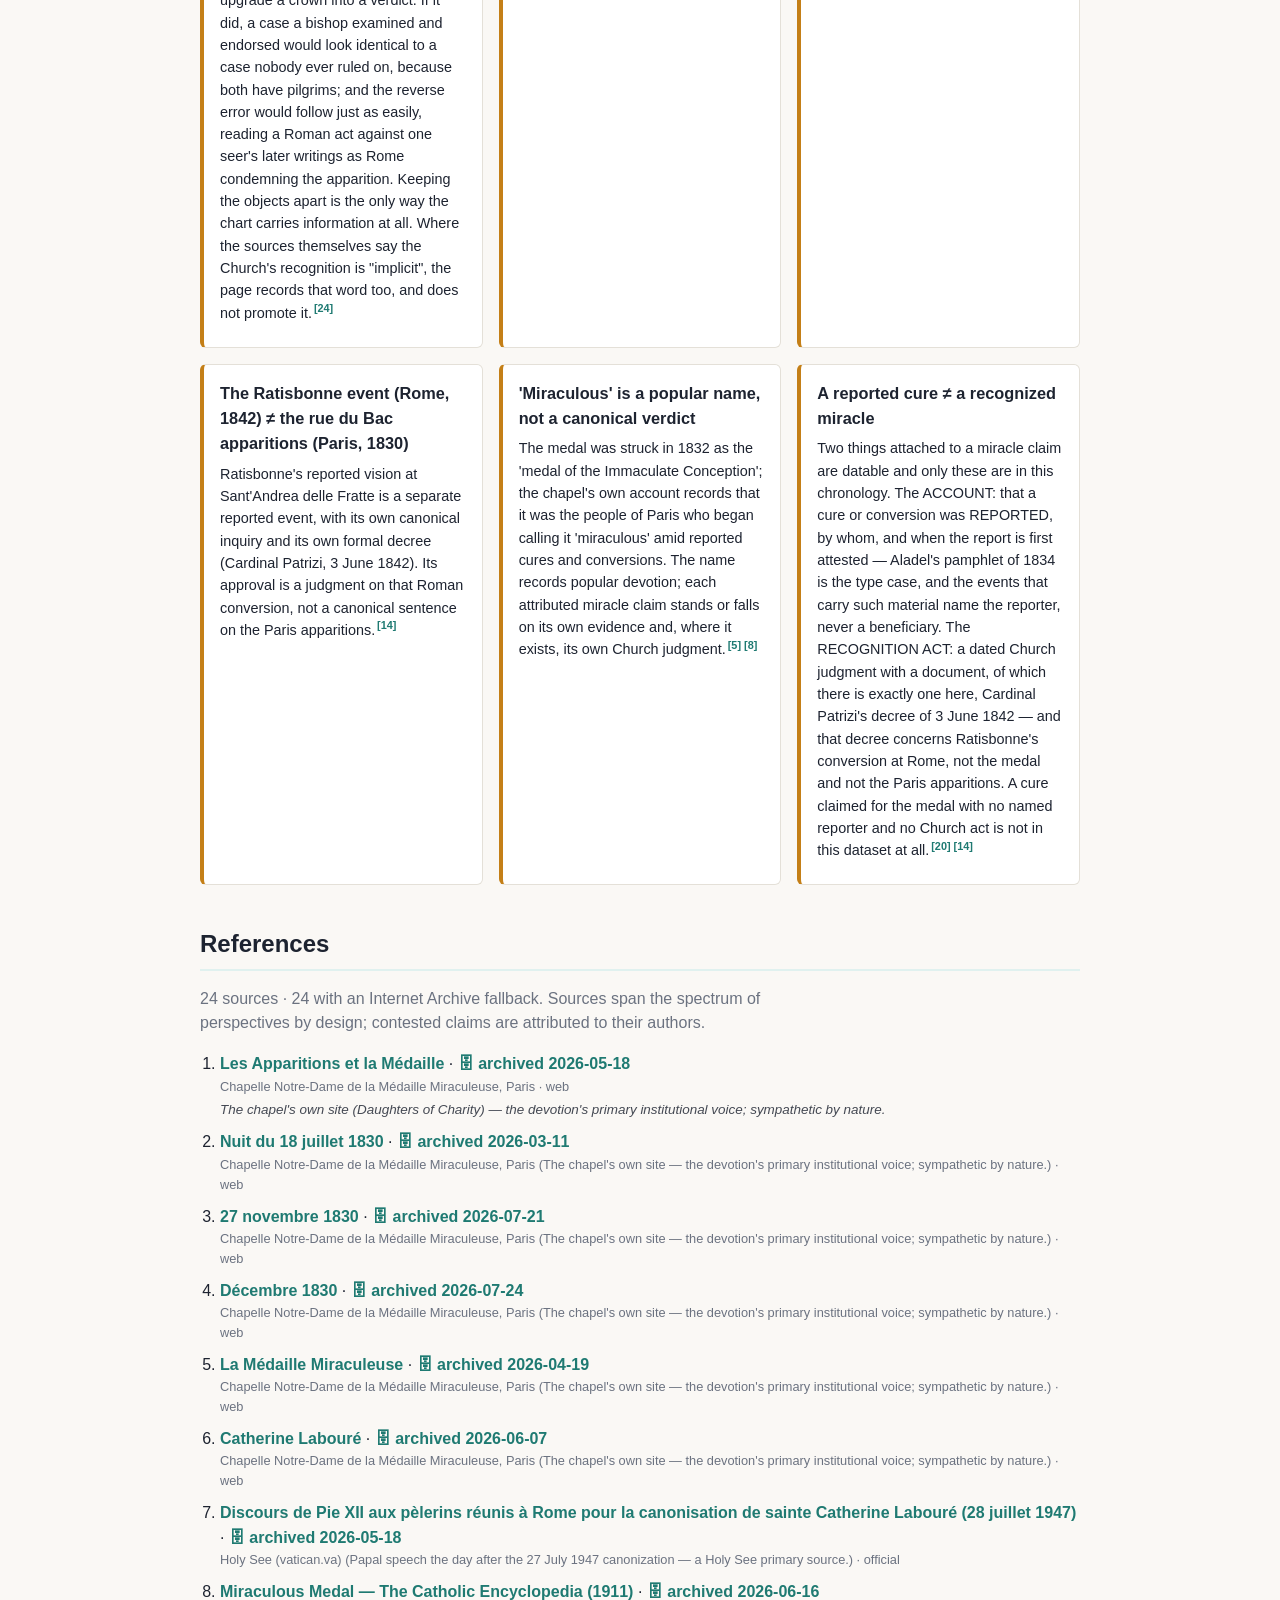
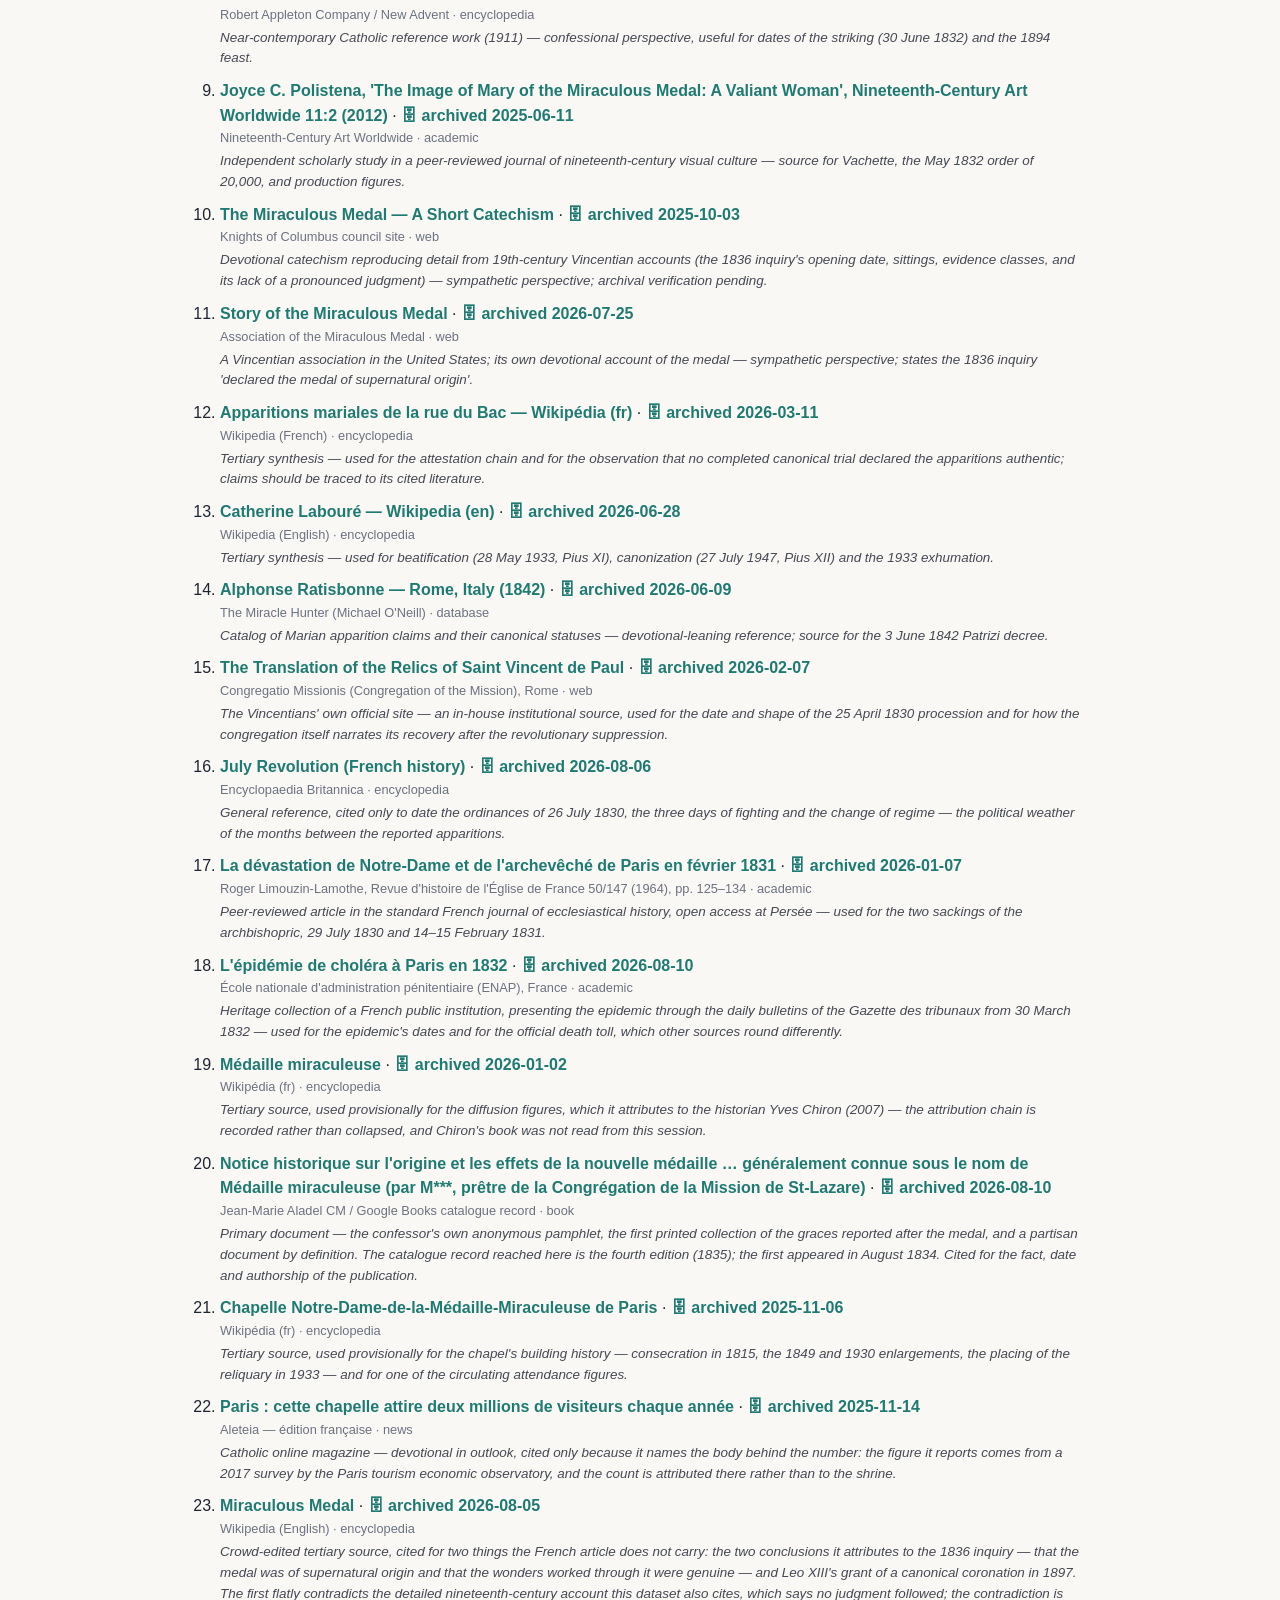
==== commit 179062cd: "Chronology as a time river (#16) Brings the site up to the core template (build.js, validate-data.js" ====
--- a/docs/en/index.html
+++ b/docs/en/index.html
@@ -14,6 +14,7 @@
     gtag('config', 'G-R9LV1QZHVE');
   </script>
   <link rel="stylesheet" href="../styles.css">
+  <script src="../river.js" defer></script>
   <link rel="canonical" href="https://cronologia.github.io/gracas/en/">
   <link rel="alternate" hreflang="en" href="https://cronologia.github.io/gracas/en/">
   <link rel="alternate" hreflang="es" href="https://cronologia.github.io/gracas/es/">
@@ -237,177 +238,268 @@
       </dl>
     </section>
 
-    <section id="chronology">
+    <section id="chronology" class="river">
       <h2>Chronology</h2>
       <p class="section-intro">Key events in chronological order. A <span class="flag">?</span> flag marks
       dates not yet verified against a primary source.</p>
-      <div class="table-scroll">
-      <table class="meetings">
-        <thead>
-          <tr><th>Year</th><th>Date</th><th>Place</th><th>Event</th></tr>
-        </thead>
-        <tbody>
-        <tr class="decade-row" id="decade-1800"><th colspan="4">1800s</th></tr>
-        <tr>
-          <td class="year">1806</td>
-          <td>1806-05-02</td>
-          <td>Fain-lès-Moutiers, France</td>
-          <td><strong>Birth of Catherine Labouré</strong> <span class="muted">— Catherine Labouré is born into a farming family in Burgundy, ninth of eleven children.</span><sup class="cite"><a href="#ref-6" title="Reference 6">[6]</a> <a href="#ref-13" title="Reference 13">[13]</a></sup></td>
-        </tr>
-        <tr class="decade-row" id="decade-1830"><th colspan="4">1830s</th></tr>
-        <tr>
-          <td class="year">1830</td>
-          <td>1830-04-21 <span class="flag" title="Date not yet verified against a primary source">?</span></td>
-          <td>Paris, France</td>
-          <td><strong>Catherine Labouré enters the seminary of the Daughters of Charity at the rue du Bac</strong> <span class="muted">— Having begun her postulancy at Châtillon-sur-Seine in January 1830, Catherine arrives about three months later at the seminary (novitiate) of the motherhouse, 140 rue du Bac, Paris — a house the Daughters of Charity had occupied since 1813 and whose chapel had been consecrated on 6 August 1815, the company itself having been suppressed in the Revolution and re-established under the Empire. She was one of several hundred sisters in the novitiate; the English Wikipedia dates her entry 21 April 1830, four days before the translation of St Vincent de Paul&#39;s relics.</span><sup class="cite"><a href="#ref-6" title="Reference 6">[6]</a> <a href="#ref-13" title="Reference 13">[13]</a> <a href="#ref-21" title="Reference 21">[21]</a></sup><span class="date-note">The chapel&#39;s account gives the sequence (&#39;three months after January 1830&#39;) but no day; the English Wikipedia gives 21 April 1830 for the start of the novitiate. The day is recorded from the tertiary source and stays flagged.</span></td>
-        </tr>
-        <tr>
-          <td class="year">1830</td>
-          <td>1830-04-25</td>
-          <td>Paris, France</td>
-          <td><strong>The relics of St Vincent de Paul are translated to the rue de Sèvres</strong> <span class="muted">— A great procession carried the relics of St Vincent de Paul from Notre-Dame to the church of the Congregation of the Mission on the rue de Sèvres, with the archbishop, royal authorities, religious communities and the poor of Paris; Charles X attended. Vincent&#39;s tomb had been desecrated in the Revolution and his body hidden, and both Vincentian bodies — the Congregation of the Mission and the Daughters of Charity — had been suppressed and re-established: the translation is the moment the family&#39;s public standing was restored, four days after Catherine Labouré entered the novitiate down the road. Catherine is reported to have described a vision of the saint&#39;s heart in these days; that report reaches us through her confessor and her own later writings, and is recorded here as a report and not as an occurrence.</span><sup class="cite"><a href="#ref-15" title="Reference 15">[15]</a> <a href="#ref-13" title="Reference 13">[13]</a></sup></td>
-        </tr>
-        <tr>
-          <td class="year">1830</td>
-          <td>1830-07-18</td>
-          <td>Paris, France</td>
-          <td><strong>First reported apparition (night of 18–19 July 1830)</strong> <span class="muted">— Catherine Labouré later recounted being awakened at about 11:30 p.m. and led to the chapel, where she reported a roughly two-hour conversation with the Virgin Mary, including warnings of coming calamities in France. The account is known through what she told her confessor Jean-Marie Aladel and through her own later written accounts; she remained anonymous as the seer during her lifetime.</span><sup class="cite"><a href="#ref-2" title="Reference 2">[2]</a> <a href="#ref-12" title="Reference 12">[12]</a></sup></td>
-        </tr>
-        <tr>
-          <td class="year">1830</td>
-          <td>1830-07-27</td>
-          <td>Paris, France</td>
-          <td><strong>The July Revolution — and the archbishop&#39;s palace is sacked</strong> <span class="muted">— Charles X&#39;s restrictive ordinances of 26 July brought Paris into the street: three days of fighting from 27 to 29 July ended the Bourbon restoration and put Louis-Philippe on the throne. On 29 July the crowd sacked the archbishop&#39;s palace beside Notre-Dame. This is eight days after the first reported apparition and four months before the medal vision, and it is the political weather of both. It is recorded as the setting, not as a cause and not as a corroboration; no source cited here connects the revolution to what Catherine Labouré reported.</span><sup class="cite"><a href="#ref-16" title="Reference 16">[16]</a> <a href="#ref-17" title="Reference 17">[17]</a></sup><span class="date-note">The three days of fighting are 27–29 July 1830, following the ordinances of 26 July; Charles X abdicated on 2 August and Louis-Philippe was proclaimed on 9 August.</span></td>
-        </tr>
-        <tr>
-          <td class="year">1830</td>
-          <td>1830-11-27</td>
-          <td>Paris, France</td>
-          <td><strong>Second reported apparition — the medal vision</strong> <span class="muted">— During the novices&#39; evening prayer at about 5:30 p.m., Catherine reported seeing the Virgin standing on a globe, rays streaming from her hands, framed by the invocation &#39;O Mary conceived without sin, pray for us who have recourse to you&#39;, then a reverse design with the letter M, a cross, and two hearts — with the request, as she reported it: &#39;Have a medal struck on this model; those who wear it will receive great graces.&#39;</span><sup class="cite"><a href="#ref-3" title="Reference 3">[3]</a> <a href="#ref-12" title="Reference 12">[12]</a></sup></td>
-        </tr>
-        <tr>
-          <td class="year">1830</td>
-          <td>1830-12 <span class="flag" title="Date not yet verified against a primary source">?</span></td>
-          <td>Paris, France</td>
-          <td><strong>Third reported apparition (December 1830)</strong> <span class="muted">— Catherine reported a final apparition in December 1830, repeating the medal vision. The exact day was not recorded — only the month is known, as the French Wikipedia synthesis of the published accounts notes.</span><sup class="cite"><a href="#ref-4" title="Reference 4">[4]</a> <a href="#ref-12" title="Reference 12">[12]</a></sup><span class="date-note">Only the month is attested; no source used gives a day.</span></td>
-        </tr>
-        <tr>
-          <td class="year">1831</td>
-          <td>1831-01-30 <span class="flag" title="Date not yet verified against a primary source">?</span></td>
-          <td>Paris, France</td>
-          <td><strong>Catherine Labouré takes her vows and disappears into forty years of obscurity</strong> <span class="muted">— Two months after the last reported apparition, Catherine took her vows and was sent to the Hospice d&#39;Enghien at Reuilly, on the other side of Paris, to serve the elderly poor — where she stayed for the rest of her life. She never appeared as the seer: her confessor Aladel refused even the archbishop&#39;s request to interview her for the 1836 inquiry, and the pamphlet that made the medal famous named her only as an anonymous nun. The anonymity is not incidental to this record. It is the reason every descriptive statement about 1830 passes through Aladel or through her own writings made years later at a confessor&#39;s order.</span><sup class="cite"><a href="#ref-13" title="Reference 13">[13]</a> <a href="#ref-19" title="Reference 19">[19]</a> <a href="#ref-6" title="Reference 6">[6]</a></sup><span class="date-note">The English Wikipedia gives 30 January 1831 for her vows; no primary act of the company was reachable from this session.</span></td>
-        </tr>
-        <tr>
-          <td class="year">1831</td>
-          <td>1831-02-14</td>
-          <td>Paris, France</td>
-          <td><strong>Notre-Dame and the archbishopric are devastated in the February riots</strong> <span class="muted">— A memorial mass for the assassinated duc de Berry at Saint-Germain-l&#39;Auxerrois on 14 February gave the pretext for two days of anticlerical rioting in which Notre-Dame and the adjoining archbishop&#39;s palace were wrecked — worse, Limouzin-Lamothe judges, than the sack of the previous July. Archbishop Hyacinthe-Louis de Quélen lost his residence. He is the authority who, the following year, authorized the striking of the medal: the act came from a hierarchy that had just been driven out of its own buildings, which is context for reading it and not a judgment on it.</span><sup class="cite"><a href="#ref-17" title="Reference 17">[17]</a></sup><span class="date-note">The riots ran 14–15 February 1831; the event is dated at their start.</span></td>
-        </tr>
-        <tr>
-          <td class="year">1832</td>
-          <td>1832-03-26</td>
-          <td>Paris, France</td>
-          <td><strong>Cholera reaches Paris</strong> <span class="muted">— The epidemic ran from 26 March to 30 September 1832 and killed more than 18,400 people in a city of some 786,000 — 12,733 of them in April alone, and 814 on the worst single day. The Daughters of Charity nursed through it, and it is into this that the first medals were distributed in June. The coincidence is part of why the medal spread as fast as it did; it is not evidence about the medal, and the entries keep the two apart.</span><sup class="cite"><a href="#ref-18" title="Reference 18">[18]</a> <a href="#ref-19" title="Reference 19">[19]</a></sup><span class="date-note">ENAP, working from the daily bulletins of the Gazette des tribunaux, gives 26 March to 30 September 1832 and more than 18,400 deaths in Paris; a footnote in the French Wikipedia article rounds the toll to 20,000. The disagreement is recorded, not resolved.</span></td>
-        </tr>
-        <tr>
-          <td class="year">1832</td>
-          <td>1832-06</td>
-          <td>Paris, France</td>
-          <td><strong>First medals struck and distributed amid the cholera epidemic</strong> <span class="muted">— After Fr Aladel obtained the authorization of Archbishop Hyacinthe-Louis de Quélen, the goldsmith Adrien Vachette strikes the first medals; the Daughters of Charity begin distributing them in June 1832, as a cholera epidemic kills over 20,000 in Paris. Details differ across sources: the chapel&#39;s site says 2,000 first medals distributed in June; the 1911 Catholic Encyclopedia dates the first striking 30 June 1832; Polistena&#39;s scholarly study records an order of 20,000 medals placed with Vachette in May 1832, delayed by the epidemic.</span><sup class="cite"><a href="#ref-5" title="Reference 5">[5]</a> <a href="#ref-8" title="Reference 8">[8]</a> <a href="#ref-9" title="Reference 9">[9]</a></sup><span class="date-note">Month secure; the exact day (30 June per the Catholic Encyclopedia) and first batch size (1,500–2,000 per source) disagree across sources.</span></td>
-        </tr>
-        <tr>
-          <td class="year">1834</td>
-          <td>1834-08 <span class="flag" title="Date not yet verified against a primary source">?</span></td>
-          <td>Paris, France</td>
-          <td><strong>Aladel prints the first collection of the graces reported after the medal</strong> <span class="muted">— Jean-Marie Aladel CM published, over the signature M***, the Notice historique sur l&#39;origine et les effets de la nouvelle médaille — the pamphlet that put the account of the medal&#39;s origin and the cures and conversions attributed to it into print, without naming the nun who reported the vision. Ten thousand copies in August 1834, gone in under two months, and four editions by 1835. What is dated here is the PUBLICATION: a partisan of the devotion, who was also the seer&#39;s confessor, collecting and circulating claims. That such claims were being made and printed, by whom and when, is the record. Whether any of them happened is not something this dataset says, and none of them carries a Church judgment of its own.</span><sup class="cite"><a href="#ref-20" title="Reference 20">[20]</a> <a href="#ref-19" title="Reference 19">[19]</a></sup><span class="date-note">The French Wikipedia dates the first edition to August 1834 and gives a print run of 10,000 exhausted within two months; the Google Books record reached here is the fourth edition of 1835. The month is recorded from the tertiary source and stays flagged.</span></td>
-        </tr>
-        <tr>
-          <td class="year">1835</td>
-          <td>1835 <span class="flag" title="Date not yet verified against a primary source">?</span></td>
-          <td>Paris, France</td>
-          <td><strong>Mass diffusion — the people of Paris name the medal &#39;miraculous&#39;</strong> <span class="muted">— Reported cures and conversions drive explosive demand: the chapel&#39;s account counts over 500,000 medals by autumn 1834 and over a million worldwide in 1835; the French Wikipedia, citing the historian Yves Chiron (2007), gives over 500,000 distributed by February 1834, more than ten million struck within seven years, and a thousand million passed by 1876; Polistena records some twenty million made in 1837 alone by Vachette and other Paris and Lyon goldsmiths. Every figure here belongs to whoever published it and none is adopted as this dataset&#39;s own. The popular renaming is recorded by the chapel&#39;s site: &#39;the people of Paris call the medal miraculous&#39; — a popular attribution, not a canonical title, and one the French Wikipedia glosses as pointing at the medal&#39;s reported ORIGIN in a vision rather than at any power in the object.</span><sup class="cite"><a href="#ref-5" title="Reference 5">[5]</a> <a href="#ref-9" title="Reference 9">[9]</a> <a href="#ref-19" title="Reference 19">[19]</a></sup><span class="date-note">A diffusion process, not a dated event; 1835 is the chapel site&#39;s &#39;over a million worldwide&#39; milestone.</span></td>
-        </tr>
-        <tr>
-          <td class="year">1836</td>
-          <td>1836-02-16 <span class="flag" title="Date not yet verified against a primary source">?</span></td>
-          <td>Paris, France</td>
-          <td><strong>Canonical inquiry of the archdiocese of Paris opens</strong> <span class="muted">— Archbishop de Quélen orders a diocesan investigation, directed by Vicar-General Quentin as promoter, opening (per the Vincentian-derived catechism used here) on 16 February 1836 and running through some nineteen sittings into July. It examined the seer&#39;s credibility (through Fr Aladel — Catherine refused to appear and stayed anonymous), the doctrinal content of the reported vision, the medal&#39;s extraordinary circulation (with the engraver&#39;s testimony), and attested cures and conversions. Its limits are contested between sources: devotional accounts (e.g. the Association of the Miraculous Medal) state the inquiry declared the medal of supernatural origin, while the detailed catechism account says the findings were favorable but the Archbishop pronounced no formal judgment and proceedings lapsed at his death in 1839; the French Wikipedia synthesis likewise notes no completed canonical trial ever declared the apparitions authentic.</span><sup class="cite"><a href="#ref-10" title="Reference 10">[10]</a> <a href="#ref-11" title="Reference 11">[11]</a> <a href="#ref-12" title="Reference 12">[12]</a></sup><span class="date-note">The 16 February 1836 opening date and 19 sittings rest on a single devotional source drawing on 19th-century Vincentian accounts — not yet verified against archival records.</span></td>
-        </tr>
-        <tr class="decade-row" id="decade-1840"><th colspan="4">1840s</th></tr>
-        <tr>
-          <td class="year">1842</td>
-          <td>1842-01-20</td>
-          <td>Rome, Italy</td>
-          <td><strong>Reported conversion of Alphonse Ratisbonne at Sant&#39;Andrea delle Fratte</strong> <span class="muted">— Alphonse Ratisbonne, a French Jew who had accepted to wear a Miraculous Medal, reported a vision of the Virgin &#39;as on the medal&#39; in the church of Sant&#39;Andrea delle Fratte in Rome, followed by his immediate conversion; he was baptized on 31 January 1842. A distinct reported event from the Paris apparitions, with its own Church inquiry (see June 1842).</span><sup class="cite"><a href="#ref-14" title="Reference 14">[14]</a> <a href="#ref-8" title="Reference 8">[8]</a></sup></td>
-        </tr>
-        <tr>
-          <td class="year">1842</td>
-          <td>1842-06-03</td>
-          <td>Rome, Italy</td>
-          <td><strong>Roman canonical inquiry rules on the Ratisbonne conversion</strong> <span class="muted">— After a canonical process before the tribunal of the Cardinal Vicar, Cardinal Costantino Patrizi, Vicar-General of Gregory XVI, issues a decree declaring Ratisbonne&#39;s instantaneous conversion &#39;a true and outstanding miracle&#39; wrought by God through the intercession of the Blessed Virgin Mary, and permitting publication of the acts — a formal Church judgment on this Roman event, separate from any ruling on the Paris apparitions themselves.</span><sup class="cite"><a href="#ref-14" title="Reference 14">[14]</a></sup></td>
-        </tr>
-        <tr>
-          <td class="year">1849</td>
-          <td>1849 <span class="flag" title="Date not yet verified against a primary source">?</span></td>
-          <td>Paris, France</td>
-          <td><strong>The chapel is enlarged for the crowds</strong> <span class="muted">— The motherhouse chapel, consecrated in 1815 and built for a private community of several hundred sisters, was enlarged by the architect Gallois to take the crowds the medal had brought. It is the first physical sign that a private novitiate chapel had become a pilgrimage site.</span><sup class="cite"><a href="#ref-21" title="Reference 21">[21]</a></sup><span class="date-note">Year from the French Wikipedia article on the chapel; the building records were not reachable from this session.</span></td>
-        </tr>
-        <tr class="decade-row" id="decade-1870"><th colspan="4">1870s</th></tr>
-        <tr>
-          <td class="year">1876</td>
-          <td>1876-12-31</td>
-          <td>Paris, France</td>
-          <td><strong>Death of Catherine Labouré; her identity as the seer becomes known</strong> <span class="muted">— Catherine Labouré dies at the Enghien hospice in Reuilly, Paris, where she had served the elderly poor for 46 years. Her identity as the seer of 1830, kept between her and her confessors for most of her life (the French Wikipedia notes the secret began to leak from about 1855, and she spoke to her superior shortly before dying), becomes publicly known around her death.</span><sup class="cite"><a href="#ref-6" title="Reference 6">[6]</a> <a href="#ref-12" title="Reference 12">[12]</a> <a href="#ref-13" title="Reference 13">[13]</a></sup></td>
-        </tr>
-        <tr class="decade-row" id="decade-1890"><th colspan="4">1890s</th></tr>
-        <tr>
-          <td class="year">1894</td>
-          <td>1894-07-23</td>
-          <td>Rome, Italy</td>
-          <td><strong>Leo XIII institutes the feast of the Miraculous Medal (27 November)</strong> <span class="muted">— After examination of the facts by the Sacred Congregation of Rites, Leo XIII institutes a feast with proper Office and Mass of the Manifestation of the Immaculate Virgin under the title of the Miraculous Medal, celebrated yearly on 27 November — a liturgical act read by commentators as implicit Church approval of the devotion.</span><sup class="cite"><a href="#ref-8" title="Reference 8">[8]</a> <a href="#ref-12" title="Reference 12">[12]</a></sup></td>
-        </tr>
-        <tr>
-          <td class="year">1897</td>
-          <td>1897 <span class="flag" title="Date not yet verified against a primary source">?</span></td>
-          <td>Rome / Paris</td>
-          <td><strong>Leo XIII grants a canonical coronation of the statue</strong> <span class="muted">— Three years after instituting the feast, Leo XIII grants a canonical coronation of the statue &quot;of the Immaculate Conception, known as the Miraculous Medal&quot;. A coronation is the highest honour the Holy See pays an image and it is an honour paid to an image: it presupposes the cult it crowns and decides nothing about what Catherine Labouré reported seeing in 1830. It belongs with the feast of 1894 on the approval ladder, among the acts on the devotion.</span><sup class="cite"><a href="#ref-23" title="Reference 23">[23]</a></sup><span class="date-note">Only the year is given by the source consulted (the English Wikipedia article); no decree of the Sacred Congregation of Rites fixing a day was reached from this session.</span></td>
-        </tr>
-        <tr class="decade-row" id="decade-1930"><th colspan="4">1930s</th></tr>
-        <tr>
-          <td class="year">1930</td>
-          <td>1930 <span class="flag" title="Date not yet verified against a primary source">?</span></td>
-          <td>Paris, France</td>
-          <td><strong>Centenary rebuilding gives the chapel its present shape</strong> <span class="muted">— For the centenary of the reported apparitions the architect Richardière added a side aisle with two superimposed galleries — the work that gives the chapel the form visitors see today. Further campaigns followed in 1979–1980 and 2009.</span><sup class="cite"><a href="#ref-21" title="Reference 21">[21]</a></sup><span class="date-note">Year from the French Wikipedia article on the chapel; no primary building record was reachable.</span></td>
-        </tr>
-        <tr>
-          <td class="year">1933</td>
-          <td>1933-03-21 <span class="flag" title="Date not yet verified against a primary source">?</span></td>
-          <td>Reuilly / rue du Bac, Paris</td>
-          <td><strong>The body is exhumed, and reported found intact</strong> <span class="muted">— Fifty-seven years after her burial, Catherine Labouré&#39;s coffin was opened at Reuilly before witnesses said to have included representatives of the archdiocese, the Daughters of Charity, the Congregation of the Mission and medical examiners. What those witnesses REPORTED was a body intact and supple. That report is the datable thing, and it is what this entry records; the dataset does not state that the body was incorrupt, which is a claim, nor that it was not. Later in the year the reliquary was placed in the rue du Bac chapel at the foot of the statue of the Virgin of the Globe, where it remains.</span><sup class="cite"><a href="#ref-13" title="Reference 13">[13]</a> <a href="#ref-11" title="Reference 11">[11]</a> <a href="#ref-21" title="Reference 21">[21]</a></sup><span class="date-note">The day 21 March 1933 is widely given in devotional and encyclopedic accounts; no official process document was reachable from this session, and the repo has an open thread for it.</span></td>
-        </tr>
-        <tr>
-          <td class="year">1933</td>
-          <td>1933-05-28</td>
-          <td>Rome, Italy</td>
-          <td><strong>Beatification of Catherine Labouré; her body exhumed the same year</strong> <span class="muted">— Pius XI beatifies Catherine Labouré on 28 May 1933, ten weeks after the exhumation at Reuilly. A beatification is a judgment about a person — her sanctity and her cult — and commentators have read it as implicit confirmation of her account; it is not a declaratory sentence on the apparitions, and no such sentence is on record.</span><sup class="cite"><a href="#ref-13" title="Reference 13">[13]</a> <a href="#ref-11" title="Reference 11">[11]</a> <a href="#ref-6" title="Reference 6">[6]</a></sup></td>
-        </tr>
-        <tr class="decade-row" id="decade-1940"><th colspan="4">1940s</th></tr>
-        <tr>
-          <td class="year">1947</td>
-          <td>1947-07-27</td>
-          <td>Rome, Italy</td>
-          <td><strong>Canonization of Catherine Labouré by Pius XII</strong> <span class="muted">— Pius XII canonizes Catherine Labouré on 27 July 1947; addressing the pilgrims the next day (a speech published by the Holy See), he recalls the missions she attributed to the Virgin and the medal &#39;that the voice of the people did not hesitate to call miraculous&#39;.</span><sup class="cite"><a href="#ref-7" title="Reference 7">[7]</a> <a href="#ref-13" title="Reference 13">[13]</a></sup></td>
-        </tr>
-        <tr class="decade-row" id="decade-2010"><th colspan="4">2010s</th></tr>
-        <tr>
-          <td class="year">2017</td>
-          <td>2017</td>
-          <td>Paris, France</td>
-          <td><strong>Visitor counts for the chapel, as published by the counting bodies</strong> <span class="muted">— A 2017 survey by the Paris tourism economic observatory put the chapel at close to two million visitors a year, eighth among the city&#39;s cultural sites — ahead of the Arc de Triomphe — and, in the reporting, France&#39;s second pilgrimage destination after Lourdes. The French Wikipedia article carries the same two-million figure and adds a higher one, about three million, for 2025. The counts belong to the bodies that made them; the shrine publishes no audited figure that this session could reach, and the gap between the two numbers is left standing.</span><sup class="cite"><a href="#ref-22" title="Reference 22">[22]</a> <a href="#ref-21" title="Reference 21">[21]</a></sup></td>
-        </tr>
-        </tbody>
-      </table>
-      </div>
+      <div class="rv-bar">
+        <div class="rv-controls" role="group" aria-label="Filter the chronology" hidden>
+          <label class="rv-chip rv-firm"><input type="checkbox" data-firm><span class="rv-sw"></span>Firm dates only</label>
+          <label class="rv-find">Find <input type="search" autocomplete="off"></label>
+          <p class="rv-status" aria-live="polite" data-all="all {n} events" data-some="{n} of {total} events shown" data-reading="Reading"></p>
+        </div>
+        <svg class="rv-ribbon" viewBox="-4 0 504 29" preserveAspectRatio="xMinYMid meet" role="img" aria-label="Overview of all 25 events; long gaps in the record are drawn as breaks">
+          <rect class="rv-row" x="0" y="2" width="496" height="9"/><rect class="rv-brk" x="54" y="2" width="4" height="9"><title>2 decades with no recorded events (1810–1829)</title></rect><rect class="rv-brk" x="166" y="2" width="4" height="9"><title>2 decades with no recorded events (1850–1869)</title></rect><rect class="rv-brk" x="326" y="2" width="4" height="9"><title>3 decades with no recorded events (1900–1929)</title></rect><rect class="rv-brk" x="438" y="2" width="4" height="9"><title>6 decades with no recorded events (1950–2009)</title></rect>
+          <line class="rv-tick rv-l0" data-i="0" x1="31.2" x2="31.2" y1="3.5" y2="9.5"/><line class="rv-tick rv-l0 rv-u" data-i="1" x1="66.4" x2="66.4" y1="3.5" y2="9.5"/><line class="rv-tick rv-l0" data-i="2" x1="66.4" x2="66.4" y1="3.5" y2="9.5"/><line class="rv-tick rv-l0" data-i="3" x1="66.4" x2="66.4" y1="3.5" y2="9.5"/><line class="rv-tick rv-l0" data-i="4" x1="66.4" x2="66.4" y1="3.5" y2="9.5"/><line class="rv-tick rv-l0" data-i="5" x1="66.4" x2="66.4" y1="3.5" y2="9.5"/><line class="rv-tick rv-l0 rv-u" data-i="6" x1="66.4" x2="66.4" y1="3.5" y2="9.5"/><line class="rv-tick rv-l0 rv-u" data-i="7" x1="71.2" x2="71.2" y1="3.5" y2="9.5"/><line class="rv-tick rv-l0" data-i="8" x1="71.2" x2="71.2" y1="3.5" y2="9.5"/><line class="rv-tick rv-l0" data-i="9" x1="76" x2="76" y1="3.5" y2="9.5"/><line class="rv-tick rv-l0" data-i="10" x1="76" x2="76" y1="3.5" y2="9.5"/><line class="rv-tick rv-l0 rv-u" data-i="11" x1="85.6" x2="85.6" y1="3.5" y2="9.5"/><line class="rv-tick rv-l0 rv-u" data-i="12" x1="90.4" x2="90.4" y1="3.5" y2="9.5"/><line class="rv-tick rv-l0 rv-u" data-i="13" x1="95.2" x2="95.2" y1="3.5" y2="9.5"/><line class="rv-tick rv-l0" data-i="14" x1="124" x2="124" y1="3.5" y2="9.5"/><line class="rv-tick rv-l0" data-i="15" x1="124" x2="124" y1="3.5" y2="9.5"/><line class="rv-tick rv-l0 rv-u" data-i="16" x1="157.6" x2="157.6" y1="3.5" y2="9.5"/><line class="rv-tick rv-l0" data-i="17" x1="207.2" x2="207.2" y1="3.5" y2="9.5"/><line class="rv-tick rv-l0" data-i="18" x1="293.6" x2="293.6" y1="3.5" y2="9.5"/><line class="rv-tick rv-l0 rv-u" data-i="19" x1="308" x2="308" y1="3.5" y2="9.5"/><line class="rv-tick rv-l0 rv-u" data-i="20" x1="338.4" x2="338.4" y1="3.5" y2="9.5"/><line class="rv-tick rv-l0 rv-u" data-i="21" x1="352.8" x2="352.8" y1="3.5" y2="9.5"/><line class="rv-tick rv-l0" data-i="22" x1="352.8" x2="352.8" y1="3.5" y2="9.5"/><line class="rv-tick rv-l0" data-i="23" x1="420" x2="420" y1="3.5" y2="9.5"/><line class="rv-tick rv-l0" data-i="24" x1="484" x2="484" y1="3.5" y2="9.5"/>
+          <text class="rv-axis" x="0" y="26" text-anchor="start">1806</text><text class="rv-axis" x="64" y="26" text-anchor="start">1830</text><text class="rv-axis" x="160" y="26" text-anchor="end">1849</text><text class="rv-axis" x="176" y="26" text-anchor="start">1876</text><text class="rv-axis" x="320" y="26" text-anchor="end">1897</text><text class="rv-axis" x="336" y="26" text-anchor="start">1930</text><text class="rv-axis" x="432" y="26" text-anchor="end">1947</text><text class="rv-axis" x="448" y="26" text-anchor="start">2017</text><text class="rv-axis" x="496" y="26" text-anchor="end">2017</text><rect class="rv-win" x="0" y="0" width="0" height="13"/>
+        </svg>
+      </div>
+      <ol class="rv-list" style="--lanes:1">
+        <li class="rv-e" id="decade-1800" data-i="0" data-lanes="" data-decade="1800s">
+          <div class="rv-year">1806<small>1806-05-02</small></div>
+          <div class="rv-node" aria-hidden="true"><i class="rv-l0" style="--k:0"></i></div>
+          <div class="rv-card">
+            <p class="rv-kick"><span>Fain-lès-Moutiers, France</span></p>
+            <h3>Birth of Catherine Labouré</h3>
+            <p class="rv-text">Catherine Labouré is born into a farming family in Burgundy, ninth of eleven children.<sup class="cite"><a href="#ref-6" title="Reference 6">[6]</a> <a href="#ref-13" title="Reference 13">[13]</a></sup></p>
+          </div>
+        </li>
+        <li class="rv-gap"><span>2 decades with no recorded events (1810–1829)</span></li>
+        <li class="rv-e rv-u" id="decade-1830" data-i="1" data-lanes="" data-decade="1830s">
+          <div class="rv-year">1830<small>1830-04-21</small> <span class="flag" title="Date not yet verified against a primary source">?</span></div>
+          <div class="rv-node" aria-hidden="true"><i class="rv-l0" style="--k:0"></i></div>
+          <div class="rv-card">
+            <p class="rv-kick"><span>Paris, France</span></p>
+            <h3>Catherine Labouré enters the seminary of the Daughters of Charity at the rue du Bac</h3>
+            <p class="rv-text">Having begun her postulancy at Châtillon-sur-Seine in January 1830, Catherine arrives about three months later at the seminary (novitiate) of the motherhouse, 140 rue du Bac, Paris — a house the Daughters of Charity had occupied since 1813 and whose chapel had been consecrated on 6 August 1815, the company itself having been suppressed in the Revolution and re-established under the Empire. She was one of several hundred sisters in the novitiate; the English Wikipedia dates her entry 21 April 1830, four days before the translation of St Vincent de Paul&#39;s relics.<sup class="cite"><a href="#ref-6" title="Reference 6">[6]</a> <a href="#ref-13" title="Reference 13">[13]</a> <a href="#ref-21" title="Reference 21">[21]</a></sup></p>
+            <p class="date-note">The chapel&#39;s account gives the sequence (&#39;three months after January 1830&#39;) but no day; the English Wikipedia gives 21 April 1830 for the start of the novitiate. The day is recorded from the tertiary source and stays flagged.</p>
+          </div>
+        </li>
+        <li class="rv-e" data-i="2" data-lanes="" data-decade="1830s">
+          <div class="rv-year">1830<small>1830-04-25</small></div>
+          <div class="rv-node" aria-hidden="true"><i class="rv-l0" style="--k:0"></i></div>
+          <div class="rv-card">
+            <p class="rv-kick"><span>Paris, France</span></p>
+            <h3>The relics of St Vincent de Paul are translated to the rue de Sèvres</h3>
+            <p class="rv-text">A great procession carried the relics of St Vincent de Paul from Notre-Dame to the church of the Congregation of the Mission on the rue de Sèvres, with the archbishop, royal authorities, religious communities and the poor of Paris; Charles X attended. Vincent&#39;s tomb had been desecrated in the Revolution and his body hidden, and both Vincentian bodies — the Congregation of the Mission and the Daughters of Charity — had been suppressed and re-established: the translation is the moment the family&#39;s public standing was restored, four days after Catherine Labouré entered the novitiate down the road. Catherine is reported to have described a vision of the saint&#39;s heart in these days; that report reaches us through her confessor and her own later writings, and is recorded here as a report and not as an occurrence.<sup class="cite"><a href="#ref-15" title="Reference 15">[15]</a> <a href="#ref-13" title="Reference 13">[13]</a></sup></p>
+          </div>
+        </li>
+        <li class="rv-e" data-i="3" data-lanes="" data-decade="1830s">
+          <div class="rv-year">1830<small>1830-07-18</small></div>
+          <div class="rv-node" aria-hidden="true"><i class="rv-l0" style="--k:0"></i></div>
+          <div class="rv-card">
+            <p class="rv-kick"><span>Paris, France</span></p>
+            <h3>First reported apparition (night of 18–19 July 1830)</h3>
+            <p class="rv-text">Catherine Labouré later recounted being awakened at about 11:30 p.m. and led to the chapel, where she reported a roughly two-hour conversation with the Virgin Mary, including warnings of coming calamities in France. The account is known through what she told her confessor Jean-Marie Aladel and through her own later written accounts; she remained anonymous as the seer during her lifetime.<sup class="cite"><a href="#ref-2" title="Reference 2">[2]</a> <a href="#ref-12" title="Reference 12">[12]</a></sup></p>
+          </div>
+        </li>
+        <li class="rv-e" data-i="4" data-lanes="" data-decade="1830s">
+          <div class="rv-year">1830<small>1830-07-27</small></div>
+          <div class="rv-node" aria-hidden="true"><i class="rv-l0" style="--k:0"></i></div>
+          <div class="rv-card">
+            <p class="rv-kick"><span>Paris, France</span></p>
+            <h3>The July Revolution — and the archbishop&#39;s palace is sacked</h3>
+            <p class="rv-text">Charles X&#39;s restrictive ordinances of 26 July brought Paris into the street: three days of fighting from 27 to 29 July ended the Bourbon restoration and put Louis-Philippe on the throne. On 29 July the crowd sacked the archbishop&#39;s palace beside Notre-Dame. This is eight days after the first reported apparition and four months before the medal vision, and it is the political weather of both. It is recorded as the setting, not as a cause and not as a corroboration; no source cited here connects the revolution to what Catherine Labouré reported.<sup class="cite"><a href="#ref-16" title="Reference 16">[16]</a> <a href="#ref-17" title="Reference 17">[17]</a></sup></p>
+            <p class="date-note">The three days of fighting are 27–29 July 1830, following the ordinances of 26 July; Charles X abdicated on 2 August and Louis-Philippe was proclaimed on 9 August.</p>
+          </div>
+        </li>
+        <li class="rv-e" data-i="5" data-lanes="" data-decade="1830s">
+          <div class="rv-year">1830<small>1830-11-27</small></div>
+          <div class="rv-node" aria-hidden="true"><i class="rv-l0" style="--k:0"></i></div>
+          <div class="rv-card">
+            <p class="rv-kick"><span>Paris, France</span></p>
+            <h3>Second reported apparition — the medal vision</h3>
+            <p class="rv-text">During the novices&#39; evening prayer at about 5:30 p.m., Catherine reported seeing the Virgin standing on a globe, rays streaming from her hands, framed by the invocation &#39;O Mary conceived without sin, pray for us who have recourse to you&#39;, then a reverse design with the letter M, a cross, and two hearts — with the request, as she reported it: &#39;Have a medal struck on this model; those who wear it will receive great graces.&#39;<sup class="cite"><a href="#ref-3" title="Reference 3">[3]</a> <a href="#ref-12" title="Reference 12">[12]</a></sup></p>
+          </div>
+        </li>
+        <li class="rv-e rv-u" data-i="6" data-lanes="" data-decade="1830s">
+          <div class="rv-year">1830<small>1830-12</small> <span class="flag" title="Date not yet verified against a primary source">?</span></div>
+          <div class="rv-node" aria-hidden="true"><i class="rv-l0" style="--k:0"></i></div>
+          <div class="rv-card">
+            <p class="rv-kick"><span>Paris, France</span></p>
+            <h3>Third reported apparition (December 1830)</h3>
+            <p class="rv-text">Catherine reported a final apparition in December 1830, repeating the medal vision. The exact day was not recorded — only the month is known, as the French Wikipedia synthesis of the published accounts notes.<sup class="cite"><a href="#ref-4" title="Reference 4">[4]</a> <a href="#ref-12" title="Reference 12">[12]</a></sup></p>
+            <p class="date-note">Only the month is attested; no source used gives a day.</p>
+          </div>
+        </li>
+        <li class="rv-e rv-u" data-i="7" data-lanes="" data-decade="1830s">
+          <div class="rv-year">1831<small>1831-01-30</small> <span class="flag" title="Date not yet verified against a primary source">?</span></div>
+          <div class="rv-node" aria-hidden="true"><i class="rv-l0" style="--k:0"></i></div>
+          <div class="rv-card">
+            <p class="rv-kick"><span>Paris, France</span></p>
+            <h3>Catherine Labouré takes her vows and disappears into forty years of obscurity</h3>
+            <p class="rv-text">Two months after the last reported apparition, Catherine took her vows and was sent to the Hospice d&#39;Enghien at Reuilly, on the other side of Paris, to serve the elderly poor — where she stayed for the rest of her life. She never appeared as the seer: her confessor Aladel refused even the archbishop&#39;s request to interview her for the 1836 inquiry, and the pamphlet that made the medal famous named her only as an anonymous nun. The anonymity is not incidental to this record. It is the reason every descriptive statement about 1830 passes through Aladel or through her own writings made years later at a confessor&#39;s order.<sup class="cite"><a href="#ref-13" title="Reference 13">[13]</a> <a href="#ref-19" title="Reference 19">[19]</a> <a href="#ref-6" title="Reference 6">[6]</a></sup></p>
+            <p class="date-note">The English Wikipedia gives 30 January 1831 for her vows; no primary act of the company was reachable from this session.</p>
+          </div>
+        </li>
+        <li class="rv-e" data-i="8" data-lanes="" data-decade="1830s">
+          <div class="rv-year">1831<small>1831-02-14</small></div>
+          <div class="rv-node" aria-hidden="true"><i class="rv-l0" style="--k:0"></i></div>
+          <div class="rv-card">
+            <p class="rv-kick"><span>Paris, France</span></p>
+            <h3>Notre-Dame and the archbishopric are devastated in the February riots</h3>
+            <p class="rv-text">A memorial mass for the assassinated duc de Berry at Saint-Germain-l&#39;Auxerrois on 14 February gave the pretext for two days of anticlerical rioting in which Notre-Dame and the adjoining archbishop&#39;s palace were wrecked — worse, Limouzin-Lamothe judges, than the sack of the previous July. Archbishop Hyacinthe-Louis de Quélen lost his residence. He is the authority who, the following year, authorized the striking of the medal: the act came from a hierarchy that had just been driven out of its own buildings, which is context for reading it and not a judgment on it.<sup class="cite"><a href="#ref-17" title="Reference 17">[17]</a></sup></p>
+            <p class="date-note">The riots ran 14–15 February 1831; the event is dated at their start.</p>
+          </div>
+        </li>
+        <li class="rv-e" data-i="9" data-lanes="" data-decade="1830s">
+          <div class="rv-year">1832<small>1832-03-26</small></div>
+          <div class="rv-node" aria-hidden="true"><i class="rv-l0" style="--k:0"></i></div>
+          <div class="rv-card">
+            <p class="rv-kick"><span>Paris, France</span></p>
+            <h3>Cholera reaches Paris</h3>
+            <p class="rv-text">The epidemic ran from 26 March to 30 September 1832 and killed more than 18,400 people in a city of some 786,000 — 12,733 of them in April alone, and 814 on the worst single day. The Daughters of Charity nursed through it, and it is into this that the first medals were distributed in June. The coincidence is part of why the medal spread as fast as it did; it is not evidence about the medal, and the entries keep the two apart.<sup class="cite"><a href="#ref-18" title="Reference 18">[18]</a> <a href="#ref-19" title="Reference 19">[19]</a></sup></p>
+            <p class="date-note">ENAP, working from the daily bulletins of the Gazette des tribunaux, gives 26 March to 30 September 1832 and more than 18,400 deaths in Paris; a footnote in the French Wikipedia article rounds the toll to 20,000. The disagreement is recorded, not resolved.</p>
+          </div>
+        </li>
+        <li class="rv-e" data-i="10" data-lanes="" data-decade="1830s">
+          <div class="rv-year">1832<small>1832-06</small></div>
+          <div class="rv-node" aria-hidden="true"><i class="rv-l0" style="--k:0"></i></div>
+          <div class="rv-card">
+            <p class="rv-kick"><span>Paris, France</span></p>
+            <h3>First medals struck and distributed amid the cholera epidemic</h3>
+            <p class="rv-text">After Fr Aladel obtained the authorization of Archbishop Hyacinthe-Louis de Quélen, the goldsmith Adrien Vachette strikes the first medals; the Daughters of Charity begin distributing them in June 1832, as a cholera epidemic kills over 20,000 in Paris. Details differ across sources: the chapel&#39;s site says 2,000 first medals distributed in June; the 1911 Catholic Encyclopedia dates the first striking 30 June 1832; Polistena&#39;s scholarly study records an order of 20,000 medals placed with Vachette in May 1832, delayed by the epidemic.<sup class="cite"><a href="#ref-5" title="Reference 5">[5]</a> <a href="#ref-8" title="Reference 8">[8]</a> <a href="#ref-9" title="Reference 9">[9]</a></sup></p>
+            <p class="date-note">Month secure; the exact day (30 June per the Catholic Encyclopedia) and first batch size (1,500–2,000 per source) disagree across sources.</p>
+          </div>
+        </li>
+        <li class="rv-e rv-u" data-i="11" data-lanes="" data-decade="1830s">
+          <div class="rv-year">1834<small>1834-08</small> <span class="flag" title="Date not yet verified against a primary source">?</span></div>
+          <div class="rv-node" aria-hidden="true"><i class="rv-l0" style="--k:0"></i></div>
+          <div class="rv-card">
+            <p class="rv-kick"><span>Paris, France</span></p>
+            <h3>Aladel prints the first collection of the graces reported after the medal</h3>
+            <p class="rv-text">Jean-Marie Aladel CM published, over the signature M***, the Notice historique sur l&#39;origine et les effets de la nouvelle médaille — the pamphlet that put the account of the medal&#39;s origin and the cures and conversions attributed to it into print, without naming the nun who reported the vision. Ten thousand copies in August 1834, gone in under two months, and four editions by 1835. What is dated here is the PUBLICATION: a partisan of the devotion, who was also the seer&#39;s confessor, collecting and circulating claims. That such claims were being made and printed, by whom and when, is the record. Whether any of them happened is not something this dataset says, and none of them carries a Church judgment of its own.<sup class="cite"><a href="#ref-20" title="Reference 20">[20]</a> <a href="#ref-19" title="Reference 19">[19]</a></sup></p>
+            <p class="date-note">The French Wikipedia dates the first edition to August 1834 and gives a print run of 10,000 exhausted within two months; the Google Books record reached here is the fourth edition of 1835. The month is recorded from the tertiary source and stays flagged.</p>
+          </div>
+        </li>
+        <li class="rv-e rv-u" data-i="12" data-lanes="" data-decade="1830s">
+          <div class="rv-year">1835<small>1835</small> <span class="flag" title="Date not yet verified against a primary source">?</span></div>
+          <div class="rv-node" aria-hidden="true"><i class="rv-l0" style="--k:0"></i></div>
+          <div class="rv-card">
+            <p class="rv-kick"><span>Paris, France</span></p>
+            <h3>Mass diffusion — the people of Paris name the medal &#39;miraculous&#39;</h3>
+            <p class="rv-text">Reported cures and conversions drive explosive demand: the chapel&#39;s account counts over 500,000 medals by autumn 1834 and over a million worldwide in 1835; the French Wikipedia, citing the historian Yves Chiron (2007), gives over 500,000 distributed by February 1834, more than ten million struck within seven years, and a thousand million passed by 1876; Polistena records some twenty million made in 1837 alone by Vachette and other Paris and Lyon goldsmiths. Every figure here belongs to whoever published it and none is adopted as this dataset&#39;s own. The popular renaming is recorded by the chapel&#39;s site: &#39;the people of Paris call the medal miraculous&#39; — a popular attribution, not a canonical title, and one the French Wikipedia glosses as pointing at the medal&#39;s reported ORIGIN in a vision rather than at any power in the object.<sup class="cite"><a href="#ref-5" title="Reference 5">[5]</a> <a href="#ref-9" title="Reference 9">[9]</a> <a href="#ref-19" title="Reference 19">[19]</a></sup></p>
+            <p class="date-note">A diffusion process, not a dated event; 1835 is the chapel site&#39;s &#39;over a million worldwide&#39; milestone.</p>
+          </div>
+        </li>
+        <li class="rv-e rv-u" data-i="13" data-lanes="" data-decade="1830s">
+          <div class="rv-year">1836<small>1836-02-16</small> <span class="flag" title="Date not yet verified against a primary source">?</span></div>
+          <div class="rv-node" aria-hidden="true"><i class="rv-l0" style="--k:0"></i></div>
+          <div class="rv-card">
+            <p class="rv-kick"><span>Paris, France</span></p>
+            <h3>Canonical inquiry of the archdiocese of Paris opens</h3>
+            <p class="rv-text">Archbishop de Quélen orders a diocesan investigation, directed by Vicar-General Quentin as promoter, opening (per the Vincentian-derived catechism used here) on 16 February 1836 and running through some nineteen sittings into July. It examined the seer&#39;s credibility (through Fr Aladel — Catherine refused to appear and stayed anonymous), the doctrinal content of the reported vision, the medal&#39;s extraordinary circulation (with the engraver&#39;s testimony), and attested cures and conversions. Its limits are contested between sources: devotional accounts (e.g. the Association of the Miraculous Medal) state the inquiry declared the medal of supernatural origin, while the detailed catechism account says the findings were favorable but the Archbishop pronounced no formal judgment and proceedings lapsed at his death in 1839; the French Wikipedia synthesis likewise notes no completed canonical trial ever declared the apparitions authentic.<sup class="cite"><a href="#ref-10" title="Reference 10">[10]</a> <a href="#ref-11" title="Reference 11">[11]</a> <a href="#ref-12" title="Reference 12">[12]</a></sup></p>
+            <p class="date-note">The 16 February 1836 opening date and 19 sittings rest on a single devotional source drawing on 19th-century Vincentian accounts — not yet verified against archival records.</p>
+          </div>
+        </li>
+        <li class="rv-e" id="decade-1840" data-i="14" data-lanes="" data-decade="1840s">
+          <div class="rv-year">1842<small>1842-01-20</small></div>
+          <div class="rv-node" aria-hidden="true"><i class="rv-l0" style="--k:0"></i></div>
+          <div class="rv-card">
+            <p class="rv-kick"><span>Rome, Italy</span></p>
+            <h3>Reported conversion of Alphonse Ratisbonne at Sant&#39;Andrea delle Fratte</h3>
+            <p class="rv-text">Alphonse Ratisbonne, a French Jew who had accepted to wear a Miraculous Medal, reported a vision of the Virgin &#39;as on the medal&#39; in the church of Sant&#39;Andrea delle Fratte in Rome, followed by his immediate conversion; he was baptized on 31 January 1842. A distinct reported event from the Paris apparitions, with its own Church inquiry (see June 1842).<sup class="cite"><a href="#ref-14" title="Reference 14">[14]</a> <a href="#ref-8" title="Reference 8">[8]</a></sup></p>
+          </div>
+        </li>
+        <li class="rv-e" data-i="15" data-lanes="" data-decade="1840s">
+          <div class="rv-year">1842<small>1842-06-03</small></div>
+          <div class="rv-node" aria-hidden="true"><i class="rv-l0" style="--k:0"></i></div>
+          <div class="rv-card">
+            <p class="rv-kick"><span>Rome, Italy</span></p>
+            <h3>Roman canonical inquiry rules on the Ratisbonne conversion</h3>
+            <p class="rv-text">After a canonical process before the tribunal of the Cardinal Vicar, Cardinal Costantino Patrizi, Vicar-General of Gregory XVI, issues a decree declaring Ratisbonne&#39;s instantaneous conversion &#39;a true and outstanding miracle&#39; wrought by God through the intercession of the Blessed Virgin Mary, and permitting publication of the acts — a formal Church judgment on this Roman event, separate from any ruling on the Paris apparitions themselves.<sup class="cite"><a href="#ref-14" title="Reference 14">[14]</a></sup></p>
+          </div>
+        </li>
+        <li class="rv-e rv-u" data-i="16" data-lanes="" data-decade="1840s">
+          <div class="rv-year">1849<small>1849</small> <span class="flag" title="Date not yet verified against a primary source">?</span></div>
+          <div class="rv-node" aria-hidden="true"><i class="rv-l0" style="--k:0"></i></div>
+          <div class="rv-card">
+            <p class="rv-kick"><span>Paris, France</span></p>
+            <h3>The chapel is enlarged for the crowds</h3>
+            <p class="rv-text">The motherhouse chapel, consecrated in 1815 and built for a private community of several hundred sisters, was enlarged by the architect Gallois to take the crowds the medal had brought. It is the first physical sign that a private novitiate chapel had become a pilgrimage site.<sup class="cite"><a href="#ref-21" title="Reference 21">[21]</a></sup></p>
+            <p class="date-note">Year from the French Wikipedia article on the chapel; the building records were not reachable from this session.</p>
+          </div>
+        </li>
+        <li class="rv-gap"><span>2 decades with no recorded events (1850–1869)</span></li>
+        <li class="rv-e" id="decade-1870" data-i="17" data-lanes="" data-decade="1870s">
+          <div class="rv-year">1876<small>1876-12-31</small></div>
+          <div class="rv-node" aria-hidden="true"><i class="rv-l0" style="--k:0"></i></div>
+          <div class="rv-card">
+            <p class="rv-kick"><span>Paris, France</span></p>
+            <h3>Death of Catherine Labouré; her identity as the seer becomes known</h3>
+            <p class="rv-text">Catherine Labouré dies at the Enghien hospice in Reuilly, Paris, where she had served the elderly poor for 46 years. Her identity as the seer of 1830, kept between her and her confessors for most of her life (the French Wikipedia notes the secret began to leak from about 1855, and she spoke to her superior shortly before dying), becomes publicly known around her death.<sup class="cite"><a href="#ref-6" title="Reference 6">[6]</a> <a href="#ref-12" title="Reference 12">[12]</a> <a href="#ref-13" title="Reference 13">[13]</a></sup></p>
+          </div>
+        </li>
+        <li class="rv-e" id="decade-1890" data-i="18" data-lanes="" data-decade="1890s">
+          <div class="rv-year">1894<small>1894-07-23</small></div>
+          <div class="rv-node" aria-hidden="true"><i class="rv-l0" style="--k:0"></i></div>
+          <div class="rv-card">
+            <p class="rv-kick"><span>Rome, Italy</span></p>
+            <h3>Leo XIII institutes the feast of the Miraculous Medal (27 November)</h3>
+            <p class="rv-text">After examination of the facts by the Sacred Congregation of Rites, Leo XIII institutes a feast with proper Office and Mass of the Manifestation of the Immaculate Virgin under the title of the Miraculous Medal, celebrated yearly on 27 November — a liturgical act read by commentators as implicit Church approval of the devotion.<sup class="cite"><a href="#ref-8" title="Reference 8">[8]</a> <a href="#ref-12" title="Reference 12">[12]</a></sup></p>
+          </div>
+        </li>
+        <li class="rv-e rv-u" data-i="19" data-lanes="" data-decade="1890s">
+          <div class="rv-year">1897<small>1897</small> <span class="flag" title="Date not yet verified against a primary source">?</span></div>
+          <div class="rv-node" aria-hidden="true"><i class="rv-l0" style="--k:0"></i></div>
+          <div class="rv-card">
+            <p class="rv-kick"><span>Rome / Paris</span></p>
+            <h3>Leo XIII grants a canonical coronation of the statue</h3>
+            <p class="rv-text">Three years after instituting the feast, Leo XIII grants a canonical coronation of the statue &quot;of the Immaculate Conception, known as the Miraculous Medal&quot;. A coronation is the highest honour the Holy See pays an image and it is an honour paid to an image: it presupposes the cult it crowns and decides nothing about what Catherine Labouré reported seeing in 1830. It belongs with the feast of 1894 on the approval ladder, among the acts on the devotion.<sup class="cite"><a href="#ref-23" title="Reference 23">[23]</a></sup></p>
+            <p class="date-note">Only the year is given by the source consulted (the English Wikipedia article); no decree of the Sacred Congregation of Rites fixing a day was reached from this session.</p>
+          </div>
+        </li>
+        <li class="rv-gap"><span>3 decades with no recorded events (1900–1929)</span></li>
+        <li class="rv-e rv-u" id="decade-1930" data-i="20" data-lanes="" data-decade="1930s">
+          <div class="rv-year">1930<small>1930</small> <span class="flag" title="Date not yet verified against a primary source">?</span></div>
+          <div class="rv-node" aria-hidden="true"><i class="rv-l0" style="--k:0"></i></div>
+          <div class="rv-card">
+            <p class="rv-kick"><span>Paris, France</span></p>
+            <h3>Centenary rebuilding gives the chapel its present shape</h3>
+            <p class="rv-text">For the centenary of the reported apparitions the architect Richardière added a side aisle with two superimposed galleries — the work that gives the chapel the form visitors see today. Further campaigns followed in 1979–1980 and 2009.<sup class="cite"><a href="#ref-21" title="Reference 21">[21]</a></sup></p>
+            <p class="date-note">Year from the French Wikipedia article on the chapel; no primary building record was reachable.</p>
+          </div>
+        </li>
+        <li class="rv-e rv-u" data-i="21" data-lanes="" data-decade="1930s">
+          <div class="rv-year">1933<small>1933-03-21</small> <span class="flag" title="Date not yet verified against a primary source">?</span></div>
+          <div class="rv-node" aria-hidden="true"><i class="rv-l0" style="--k:0"></i></div>
+          <div class="rv-card">
+            <p class="rv-kick"><span>Reuilly / rue du Bac, Paris</span></p>
+            <h3>The body is exhumed, and reported found intact</h3>
+            <p class="rv-text">Fifty-seven years after her burial, Catherine Labouré&#39;s coffin was opened at Reuilly before witnesses said to have included representatives of the archdiocese, the Daughters of Charity, the Congregation of the Mission and medical examiners. What those witnesses REPORTED was a body intact and supple. That report is the datable thing, and it is what this entry records; the dataset does not state that the body was incorrupt, which is a claim, nor that it was not. Later in the year the reliquary was placed in the rue du Bac chapel at the foot of the statue of the Virgin of the Globe, where it remains.<sup class="cite"><a href="#ref-13" title="Reference 13">[13]</a> <a href="#ref-11" title="Reference 11">[11]</a> <a href="#ref-21" title="Reference 21">[21]</a></sup></p>
+            <p class="date-note">The day 21 March 1933 is widely given in devotional and encyclopedic accounts; no official process document was reachable from this session, and the repo has an open thread for it.</p>
+          </div>
+        </li>
+        <li class="rv-e" data-i="22" data-lanes="" data-decade="1930s">
+          <div class="rv-year">1933<small>1933-05-28</small></div>
+          <div class="rv-node" aria-hidden="true"><i class="rv-l0" style="--k:0"></i></div>
+          <div class="rv-card">
+            <p class="rv-kick"><span>Rome, Italy</span></p>
+            <h3>Beatification of Catherine Labouré; her body exhumed the same year</h3>
+            <p class="rv-text">Pius XI beatifies Catherine Labouré on 28 May 1933, ten weeks after the exhumation at Reuilly. A beatification is a judgment about a person — her sanctity and her cult — and commentators have read it as implicit confirmation of her account; it is not a declaratory sentence on the apparitions, and no such sentence is on record.<sup class="cite"><a href="#ref-13" title="Reference 13">[13]</a> <a href="#ref-11" title="Reference 11">[11]</a> <a href="#ref-6" title="Reference 6">[6]</a></sup></p>
+          </div>
+        </li>
+        <li class="rv-e" id="decade-1940" data-i="23" data-lanes="" data-decade="1940s">
+          <div class="rv-year">1947<small>1947-07-27</small></div>
+          <div class="rv-node" aria-hidden="true"><i class="rv-l0" style="--k:0"></i></div>
+          <div class="rv-card">
+            <p class="rv-kick"><span>Rome, Italy</span></p>
+            <h3>Canonization of Catherine Labouré by Pius XII</h3>
+            <p class="rv-text">Pius XII canonizes Catherine Labouré on 27 July 1947; addressing the pilgrims the next day (a speech published by the Holy See), he recalls the missions she attributed to the Virgin and the medal &#39;that the voice of the people did not hesitate to call miraculous&#39;.<sup class="cite"><a href="#ref-7" title="Reference 7">[7]</a> <a href="#ref-13" title="Reference 13">[13]</a></sup></p>
+          </div>
+        </li>
+        <li class="rv-gap"><span>6 decades with no recorded events (1950–2009)</span></li>
+        <li class="rv-e" id="decade-2010" data-i="24" data-lanes="" data-decade="2010s">
+          <div class="rv-year">2017<small>2017</small></div>
+          <div class="rv-node" aria-hidden="true"><i class="rv-l0" style="--k:0"></i></div>
+          <div class="rv-card">
+            <p class="rv-kick"><span>Paris, France</span></p>
+            <h3>Visitor counts for the chapel, as published by the counting bodies</h3>
+            <p class="rv-text">A 2017 survey by the Paris tourism economic observatory put the chapel at close to two million visitors a year, eighth among the city&#39;s cultural sites — ahead of the Arc de Triomphe — and, in the reporting, France&#39;s second pilgrimage destination after Lourdes. The French Wikipedia article carries the same two-million figure and adds a higher one, about three million, for 2025. The counts belong to the bodies that made them; the shrine publishes no audited figure that this session could reach, and the gap between the two numbers is left standing.<sup class="cite"><a href="#ref-22" title="Reference 22">[22]</a> <a href="#ref-21" title="Reference 21">[21]</a></sup></p>
+          </div>
+        </li>
+      </ol>
+      <p class="rv-empty" hidden>No events match. Clear the search or turn a storyline back on.</p>
     </section>
 
     <section id="figures">
--- a/docs/styles.css
+++ b/docs/styles.css
@@ -550,3 +550,86 @@
   .al-details, .al-details > *, .al-panels, .al-panel { display: block !important; }
   .al-panel[hidden] { display: block !important; }
 }
+
+/* ---------------------------------------------------------------------------
+   Time river (core#108): the chronology as lane tracks, opt-in with
+   meta.layout "river". Lane 0 is the site accent; the others are fixed hues
+   chosen to stay apart from each other and readable on the light ground.
+   --------------------------------------------------------------------------- */
+.river { --rv-tw: 20px; --rv-yw: 5.6rem; --rv-top: 2.6rem; }
+.rv-l0 { --c: var(--accent); }
+.rv-l1 { --c: #13776d; }
+.rv-l2 { --c: #a8620f; }
+.rv-l3 { --c: #b03a5b; }
+.rv-l4 { --c: #3f6ea8; }
+.rv-l5 { --c: #6b7a1f; }
+.rv-l6 { --c: #7d3c98; }
+.rv-l7 { --c: #8a5a44; }
+.rv-bar { background: var(--bg); padding: .6rem 0 .4rem; border-bottom: 1px solid var(--line); display: grid; gap: .5rem; z-index: 5; }
+@media (min-width: 700px) and (min-height: 640px) { .rv-bar { position: sticky; top: var(--rv-top); } }
+.rv-controls { display: flex; flex-wrap: wrap; gap: .4rem .5rem; align-items: center; }
+.rv-controls[hidden] { display: none; }
+.rv-chip { position: relative; display: inline-flex; align-items: center; gap: .4rem; font-size: .8rem; font-weight: 600; line-height: 1.2; padding: .32rem .65rem .32rem .5rem; border: 1px solid var(--line); border-radius: 999px; background: var(--surface); cursor: pointer; }
+.rv-chip input { position: absolute; inset: 0; opacity: 0; margin: 0; cursor: pointer; }
+.rv-sw { flex: none; width: .7rem; height: .7rem; border-radius: 50%; border: 2px solid var(--c, var(--ink)); background: var(--c, var(--ink)); }
+.rv-firm .rv-sw { background: transparent; }
+.rv-firm:has(input:checked) .rv-sw { background: var(--ink); border-color: var(--ink); }
+.rv-chip:has(input:not(:checked)):not(.rv-firm) { color: var(--muted); background: transparent; }
+.rv-chip:has(input:not(:checked)):not(.rv-firm) .rv-sw { background: transparent; }
+.rv-chip:has(input:focus-visible) { outline: 2px solid var(--accent); outline-offset: 2px; }
+.rv-find { display: inline-flex; align-items: center; gap: .35rem; font-size: .8rem; font-weight: 600; color: var(--muted); margin-left: auto; }
+.rv-find input { font: inherit; font-weight: 400; color: var(--ink); padding: .3rem .55rem; border: 1px solid var(--line); border-radius: 6px; background: var(--surface); width: 13rem; max-width: 60vw; }
+.rv-status { flex-basis: 100%; margin: 0; font-size: .8rem; color: var(--muted); font-variant-numeric: tabular-nums; }
+svg.rv-ribbon { display: block; width: 100%; height: auto; max-height: 7rem; cursor: pointer; }
+.rv-row { fill: var(--surface); }
+.rv-brk { fill: var(--line); }
+.rv-tick { stroke: var(--c); stroke-width: 2.4; stroke-linecap: round; }
+.rv-tick.rv-u { stroke-dasharray: 1.6 1.6; }
+.rv-tick.rv-off { opacity: .12; }
+.rv-axis { font-size: 10px; fill: var(--muted); font-variant-numeric: tabular-nums; }
+.rv-win { fill: var(--accent); fill-opacity: .1; stroke: var(--accent); stroke-width: 1.2; }
+
+.rv-list { list-style: none; margin: 0; padding: .4rem 0 1rem; position: relative; container-type: inline-size; container-name: river; }
+/* One faint vertical track per lane, behind the nodes. */
+.rv-list::before { content: ""; position: absolute; top: 0; bottom: 0; left: calc(var(--rv-yw) + 10px); width: calc(var(--rv-tw) * var(--lanes, 1));
+  background: repeating-linear-gradient(90deg, transparent 0 calc(var(--rv-tw) / 2 - 1px), var(--line) calc(var(--rv-tw) / 2 - 1px) calc(var(--rv-tw) / 2 + 1px), transparent calc(var(--rv-tw) / 2 + 1px) var(--rv-tw)); }
+.rv-e { display: grid; grid-template-columns: var(--rv-yw) calc(var(--rv-tw) * var(--lanes, 1) + 22px) minmax(0, 1fr); align-items: start; scroll-margin-top: var(--rv-clear, 1rem); }
+.rv-e[hidden] { display: none; }
+.rv-year { padding: .95rem .2rem 0 0; text-align: right; font-weight: 700; font-variant-numeric: tabular-nums; line-height: 1.25; }
+.rv-year small { display: block; font-weight: 400; font-size: .76rem; color: var(--muted); }
+.rv-node { position: relative; align-self: stretch; }
+.rv-node i { position: absolute; top: 1.1rem; left: calc(10px + var(--rv-tw) * var(--k, 0) + var(--rv-tw) / 2 - 7px); width: 14px; height: 14px; border-radius: 50%; background: var(--c); border: 3px solid var(--bg); box-shadow: 0 0 0 1.5px var(--c); }
+.rv-u .rv-node i { background: var(--bg); border: 2px dashed var(--c); box-shadow: none; }
+.rv-node i.rv-none { --c: var(--muted); }
+.rv-card { padding: .7rem 0 1rem; border-bottom: 1px solid var(--line); min-width: 0; }
+.rv-card h3 { margin: .1rem 0 .3rem; font-size: 1.02rem; line-height: 1.35; }
+.rv-kick { margin: 0; display: flex; flex-wrap: wrap; gap: .15rem .8rem; font-size: .78rem; color: var(--muted); }
+.rv-lane { color: var(--c); font-weight: 600; }
+.rv-text { margin: 0; max-width: 70ch; }
+.rv-hit h3 { background: linear-gradient(transparent 60%, var(--accent-soft) 60%); }
+.rv-gap span { display: block; margin: .2rem 0 .2rem calc(var(--rv-yw) + 10px); padding: .2rem .7rem; font-size: .76rem; color: var(--muted); background: repeating-linear-gradient(135deg, color-mix(in srgb, var(--line) 70%, transparent) 0 4px, transparent 4px 9px); border-radius: 3px; }
+.rv-gap[hidden] { display: none; }
+.rv-empty { color: var(--muted); text-align: center; padding: 1.5rem 0; }
+.rv-empty[hidden] { display: none; }
+/* Narrow: one track; the lane is named in the card. */
+@container river (max-width: 560px) {
+  .rv-e { grid-template-columns: 3.9rem 26px minmax(0, 1fr); }
+  .rv-list::before { left: calc(3.9rem + 12px); width: 2px; background: var(--line); }
+  .rv-node i { left: 6px; }
+  .rv-gap span { margin-left: 0; }
+  .rv-year { font-size: .9rem; }
+}
+@container river (max-width: 560px) { .rv-e .rv-node i + i { display: none; } }
+@supports (animation-timeline: view()) {
+  @media (prefers-reduced-motion: no-preference) {
+    .rv-card { animation: rv-rise linear both; animation-timeline: view(); animation-range: entry 0% entry 50%; }
+  }
+}
+@keyframes rv-rise { from { opacity: .6; translate: 0 10px; } to { opacity: 1; translate: 0 0; } }
+@media print {
+  .rv-bar { position: static; }
+  .rv-controls { display: none; }
+  .rv-e { break-inside: avoid; }
+  .rv-e[hidden] { display: grid; }
+  .rv-card { animation: none; }
+}
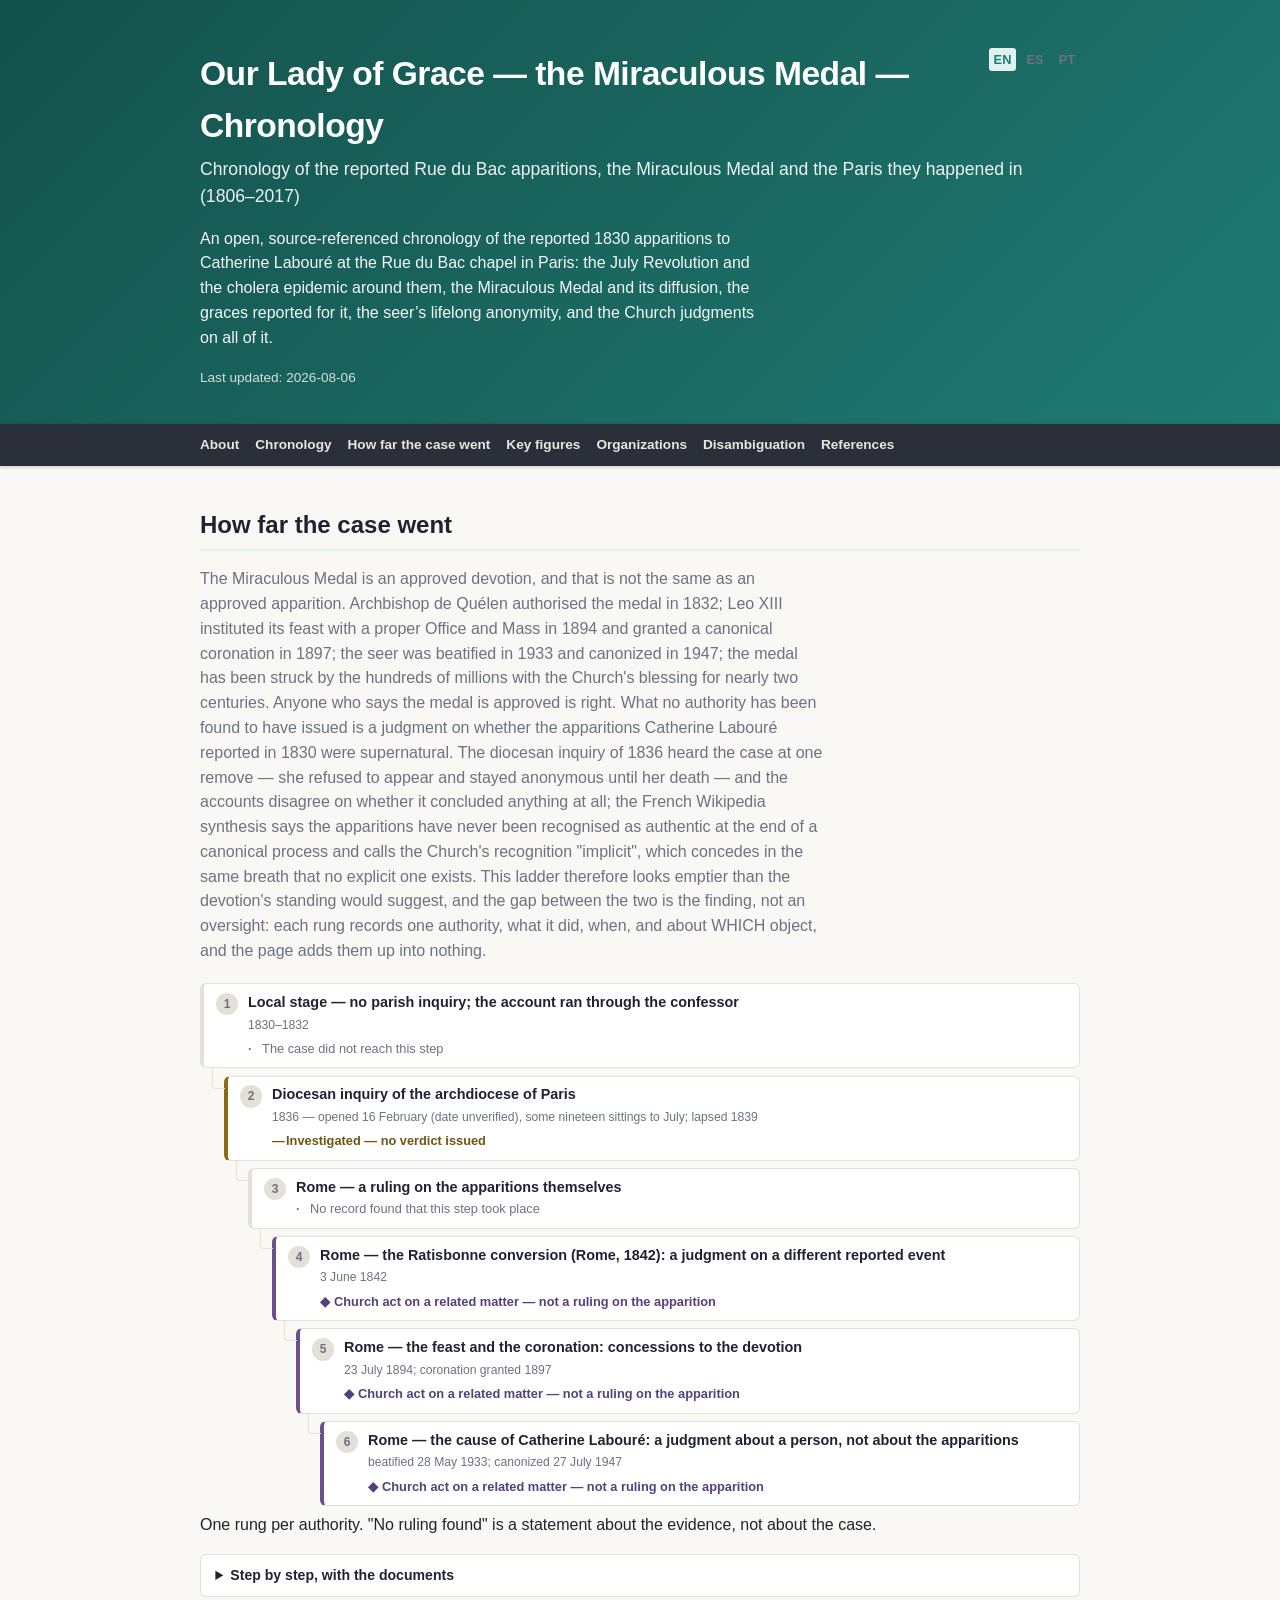
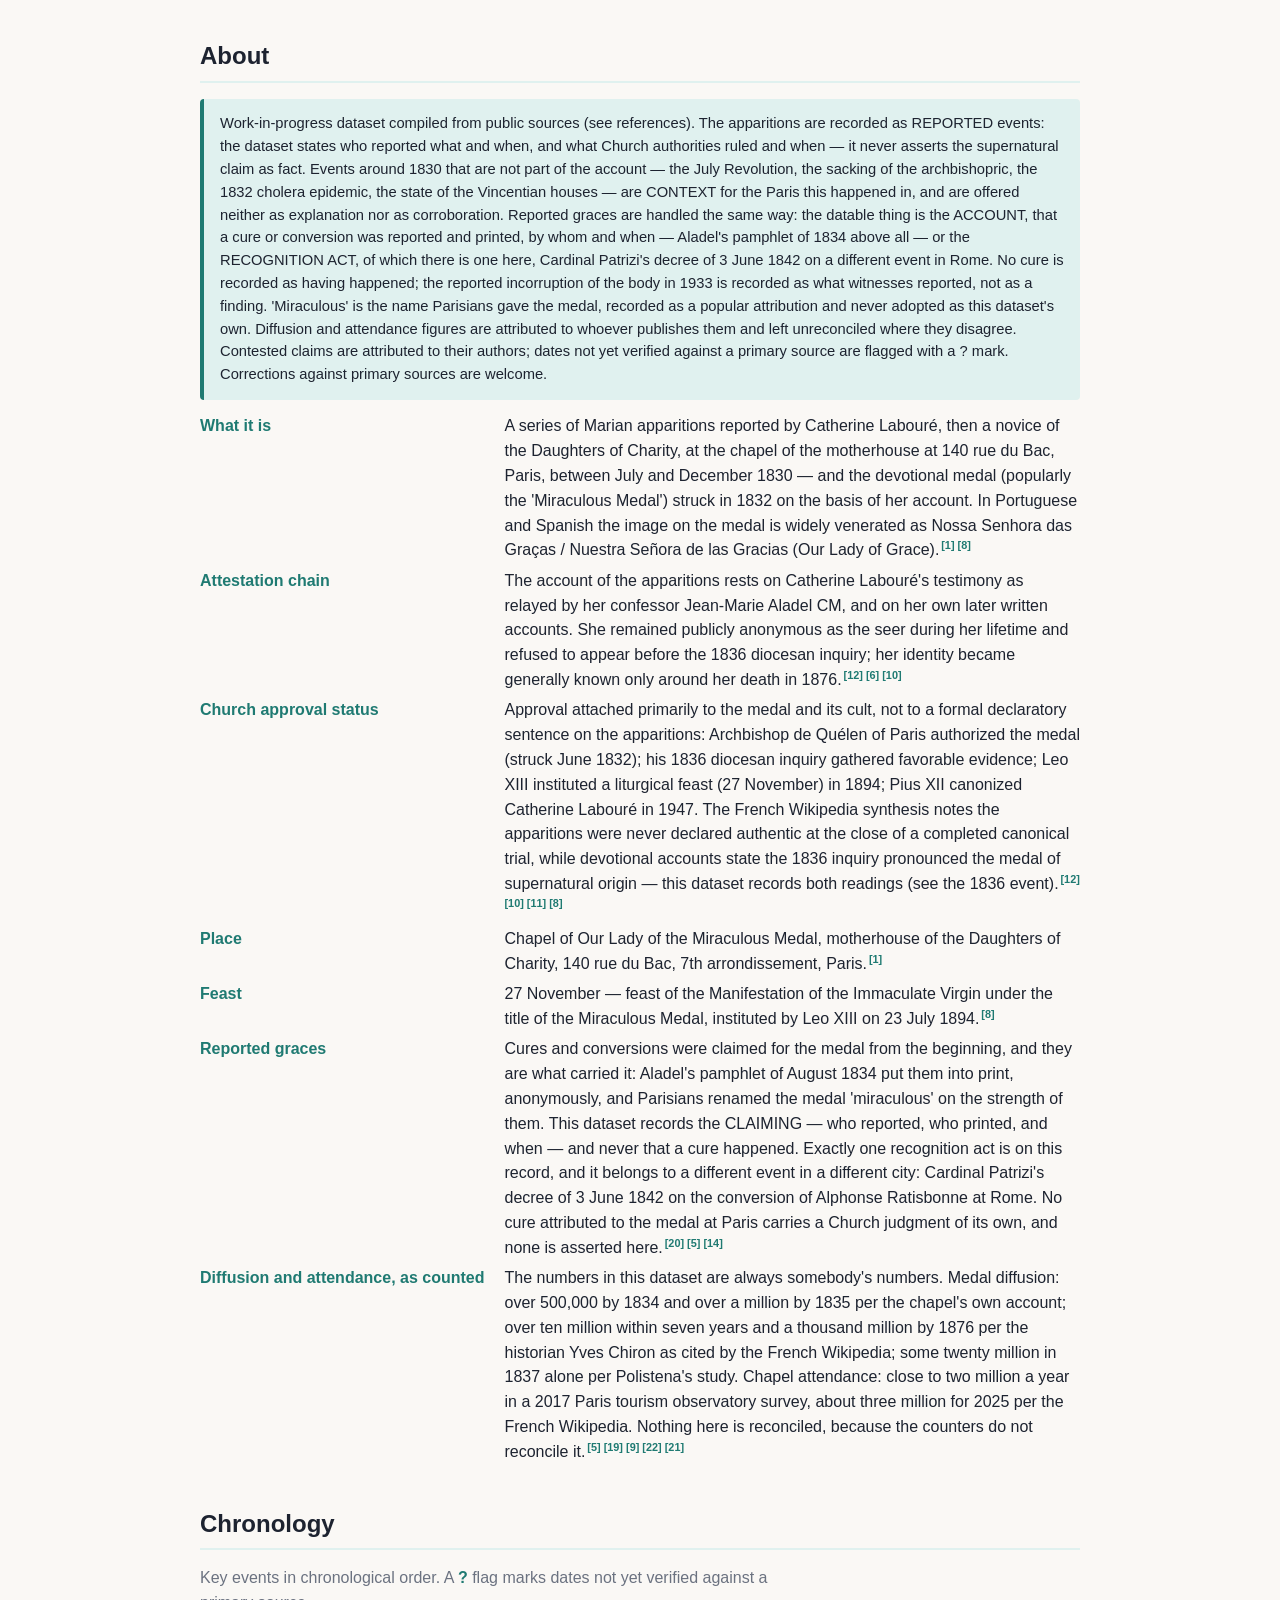
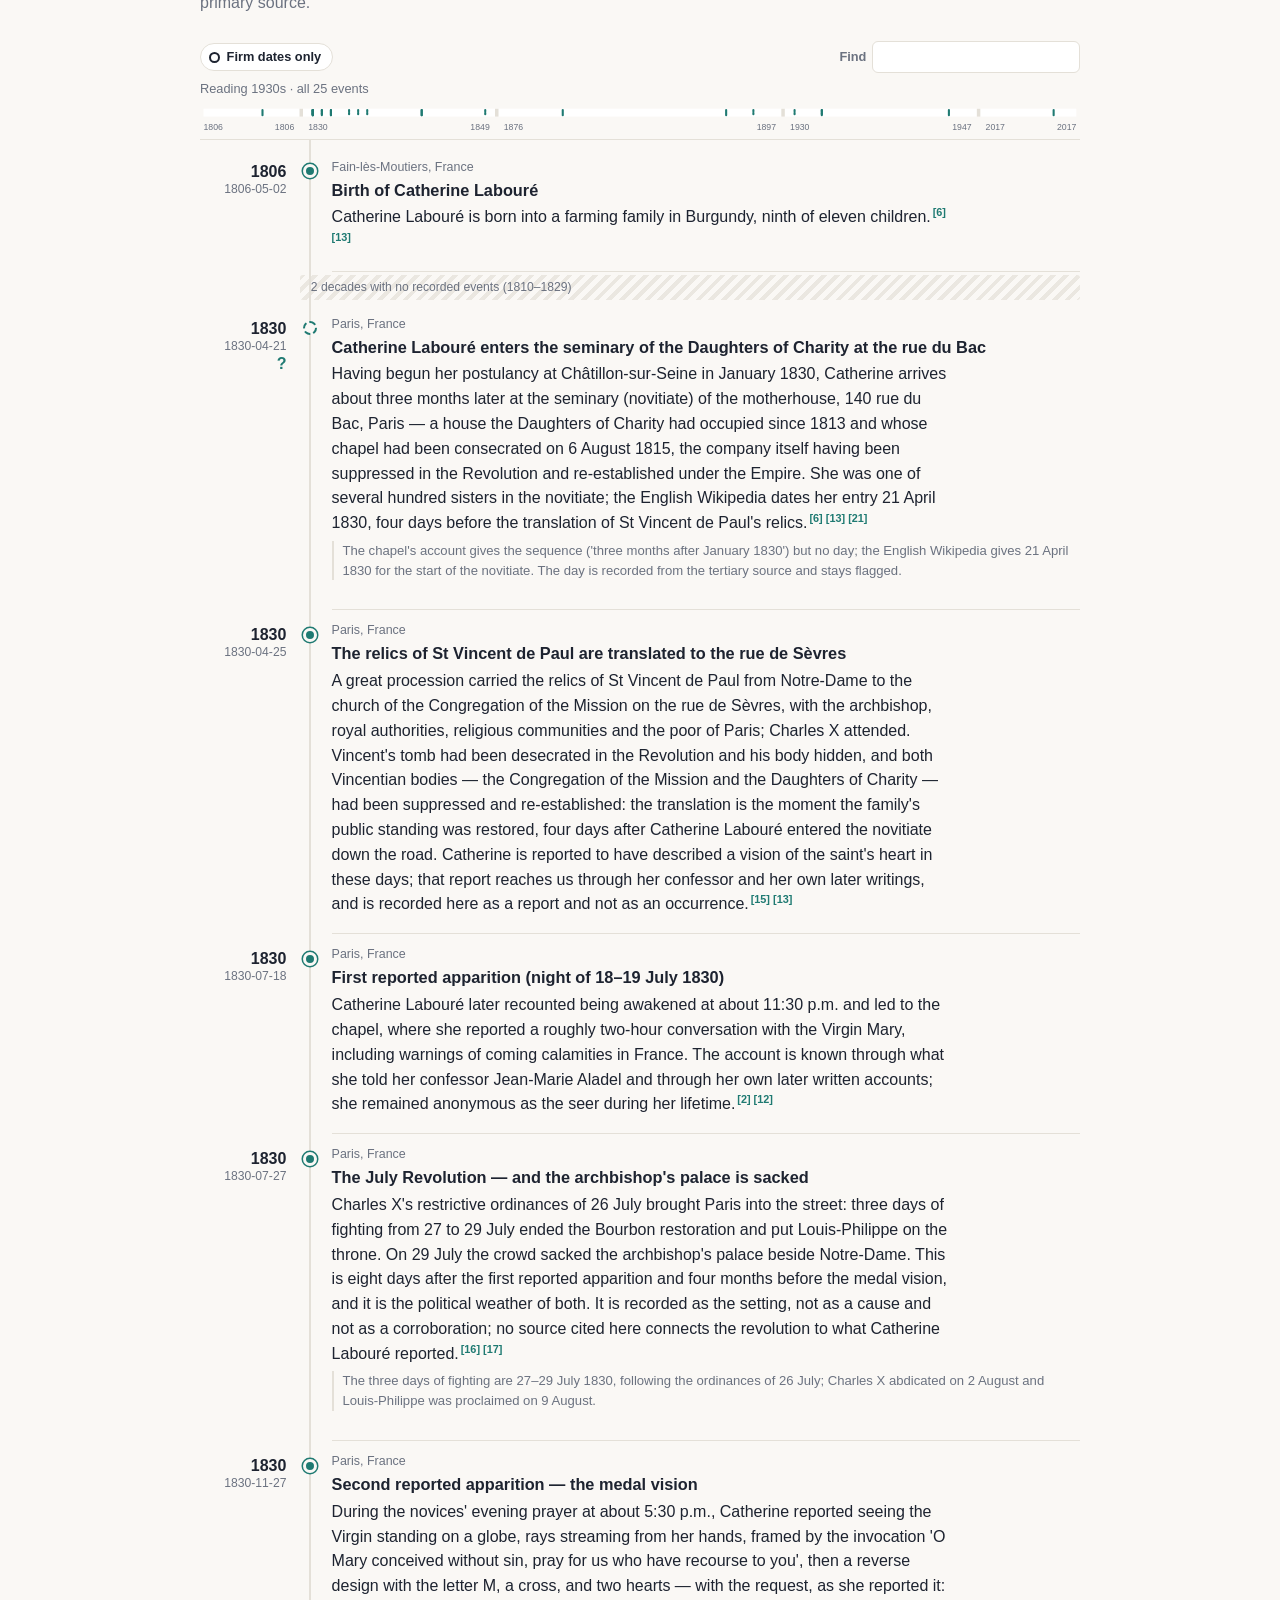
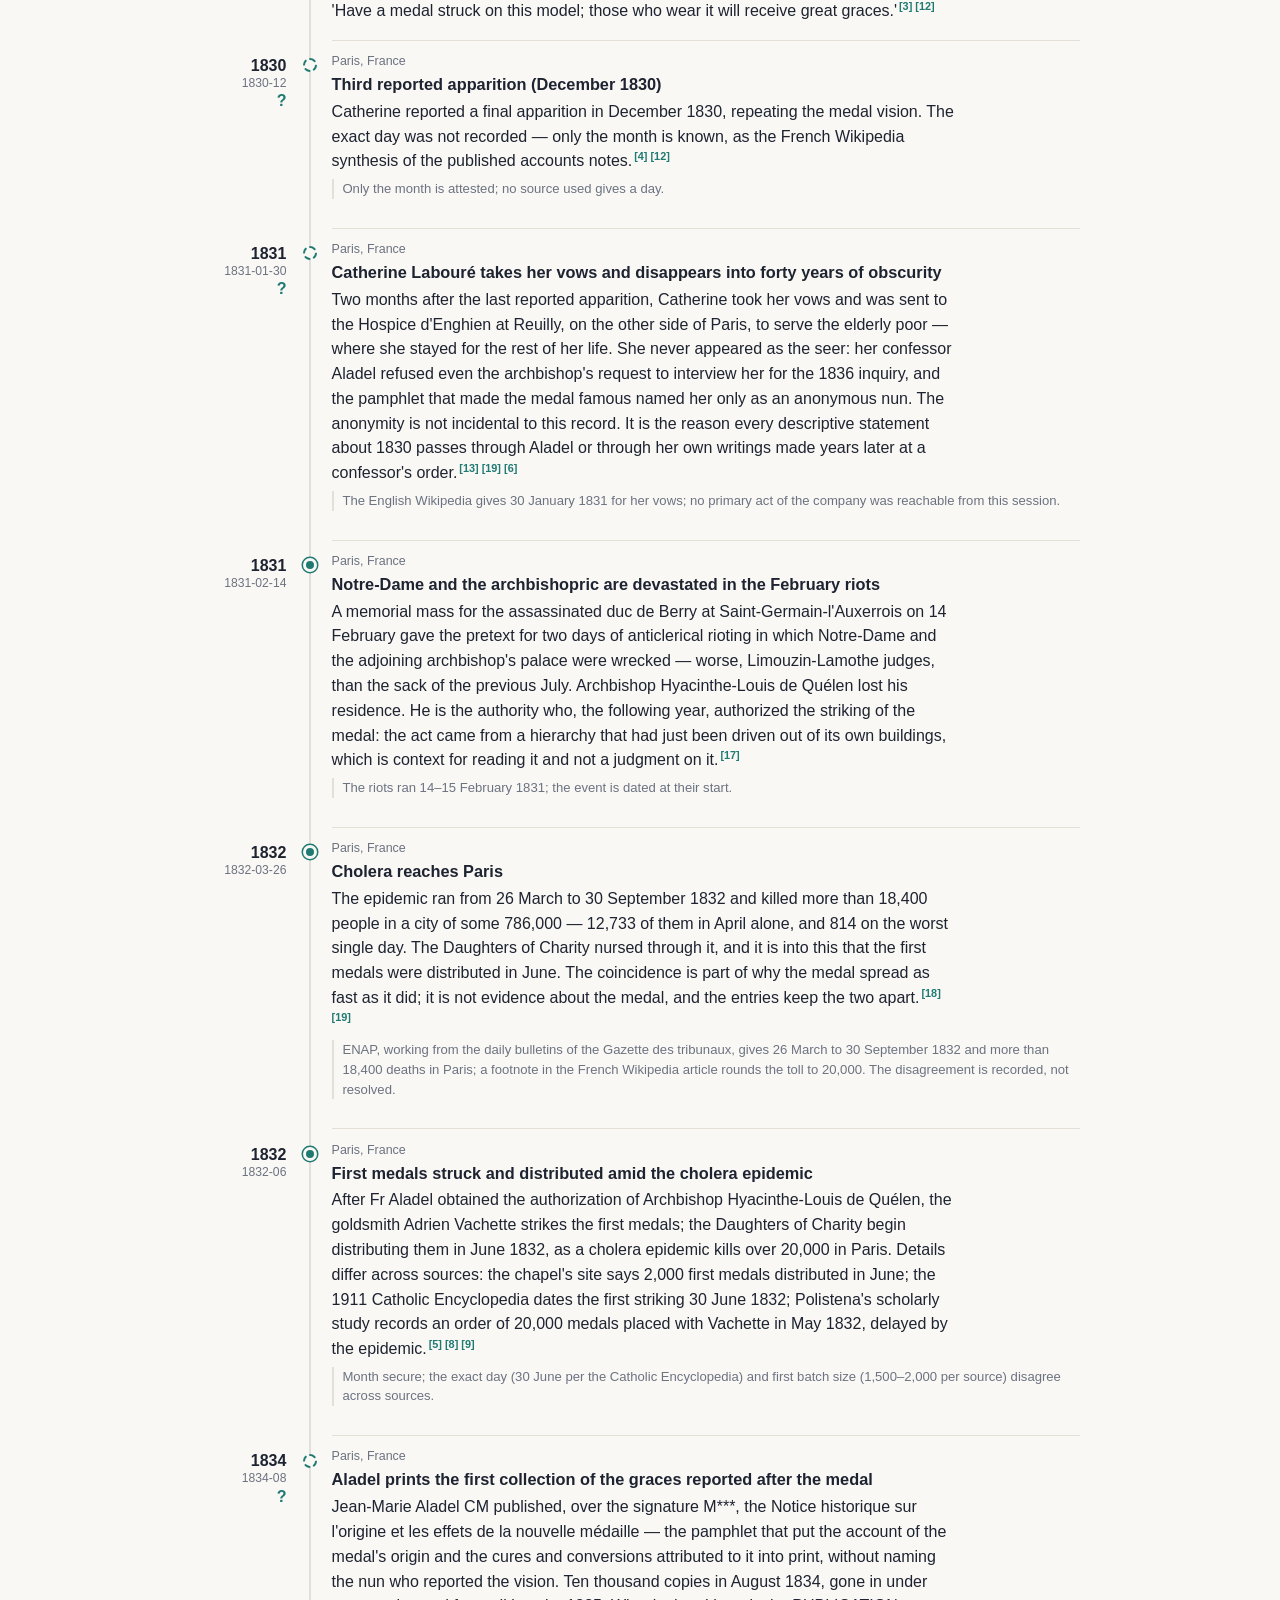
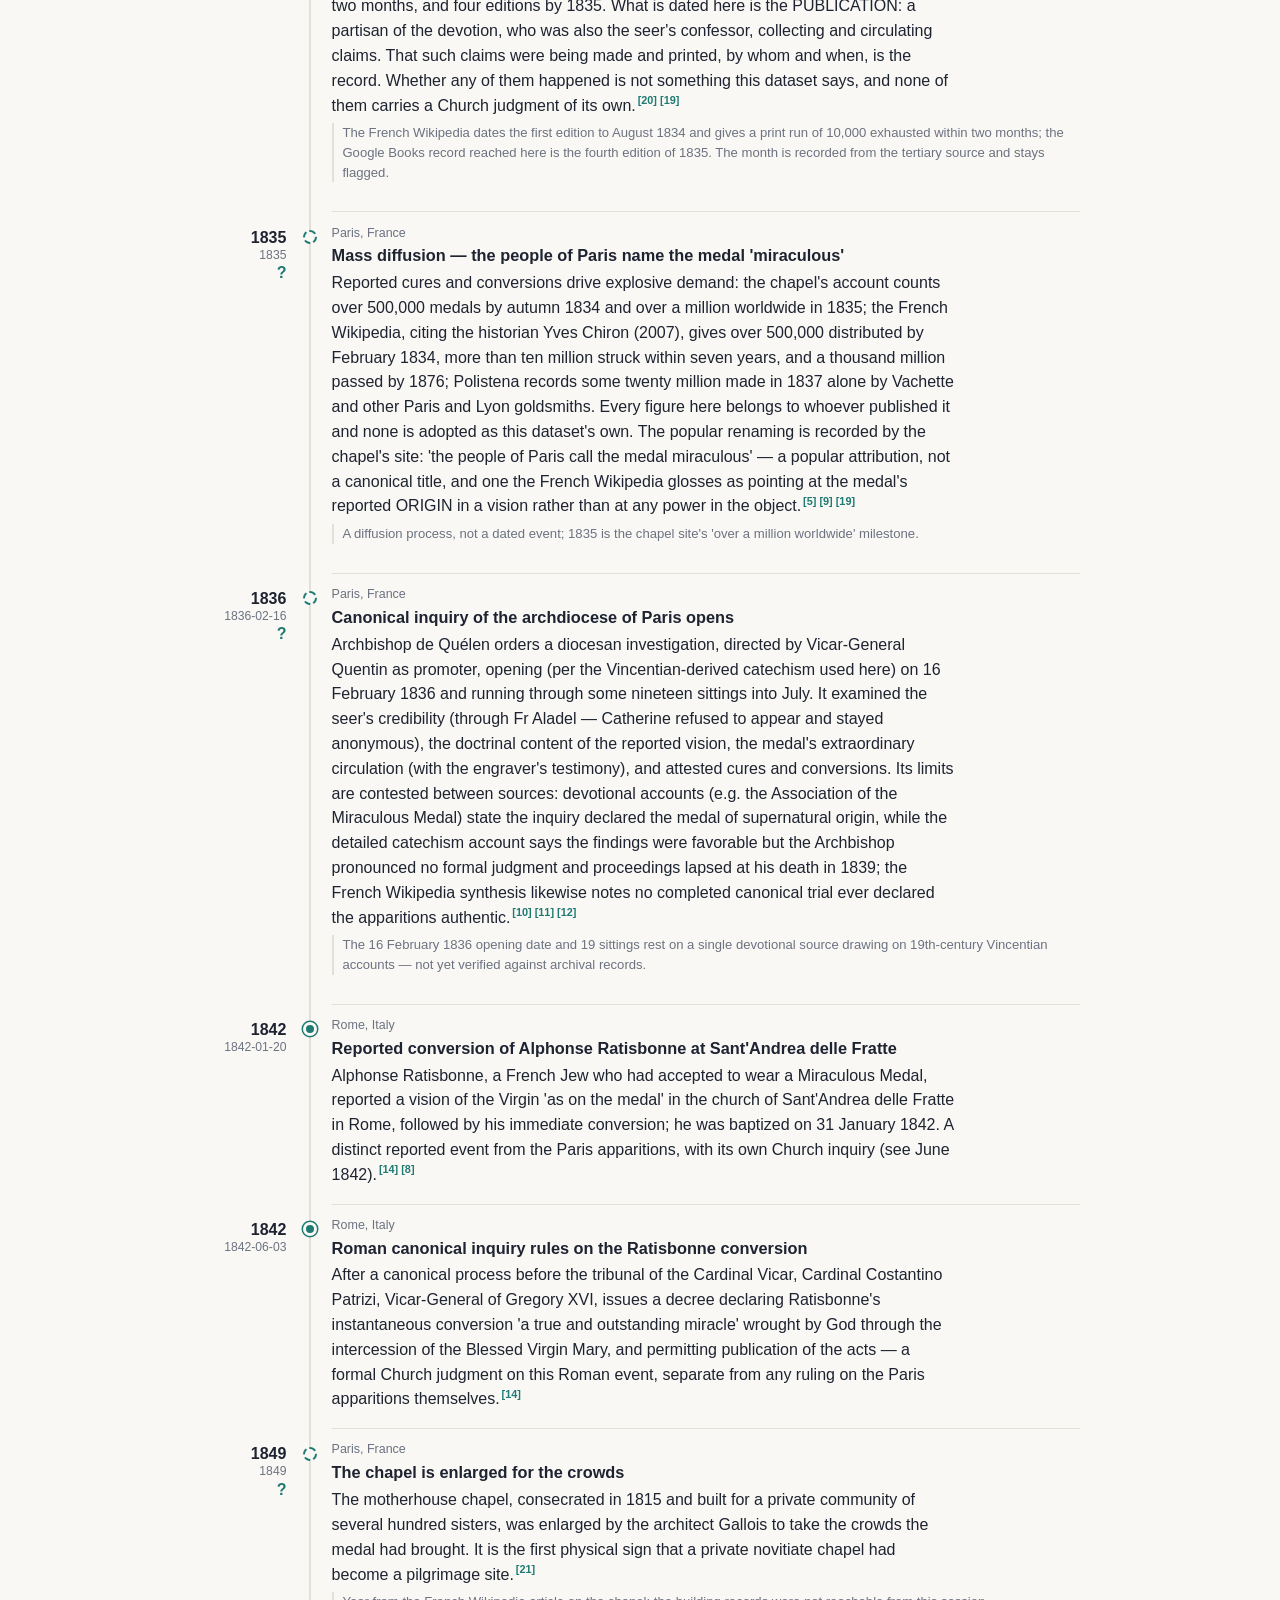
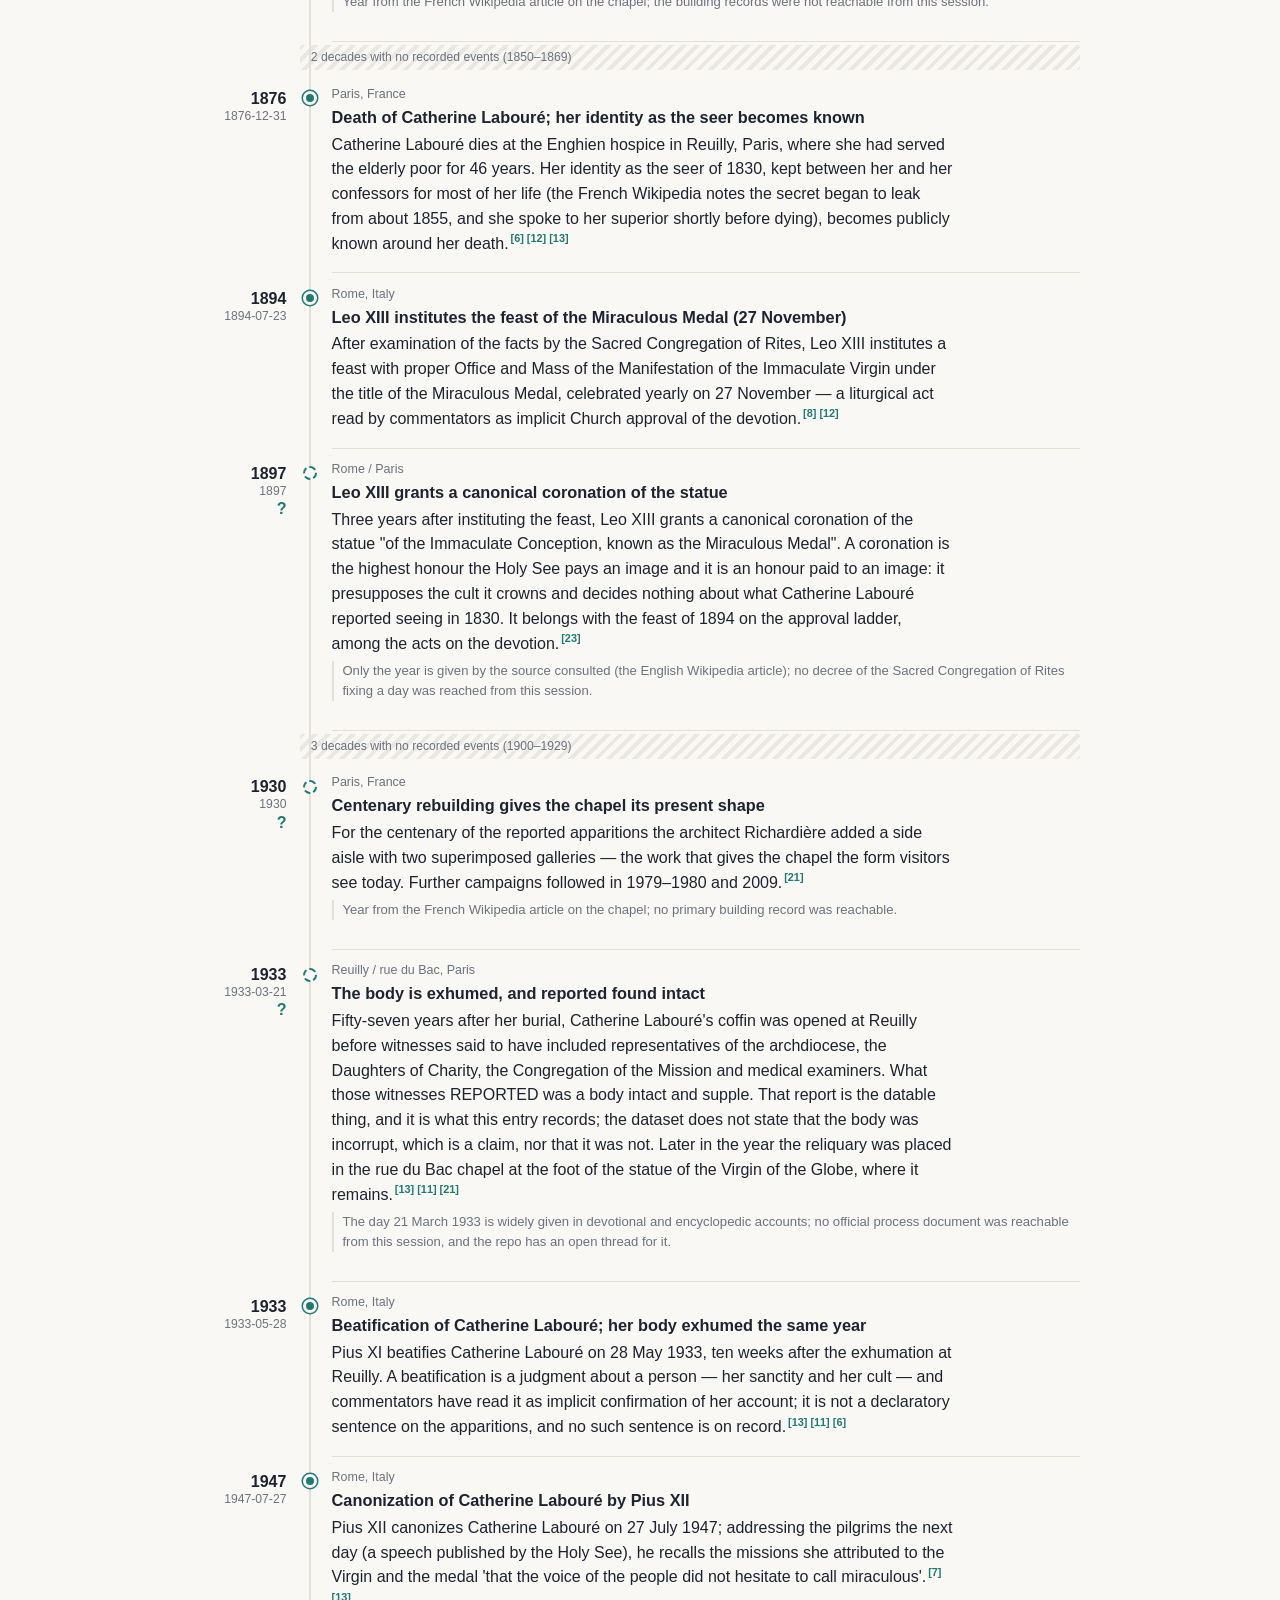
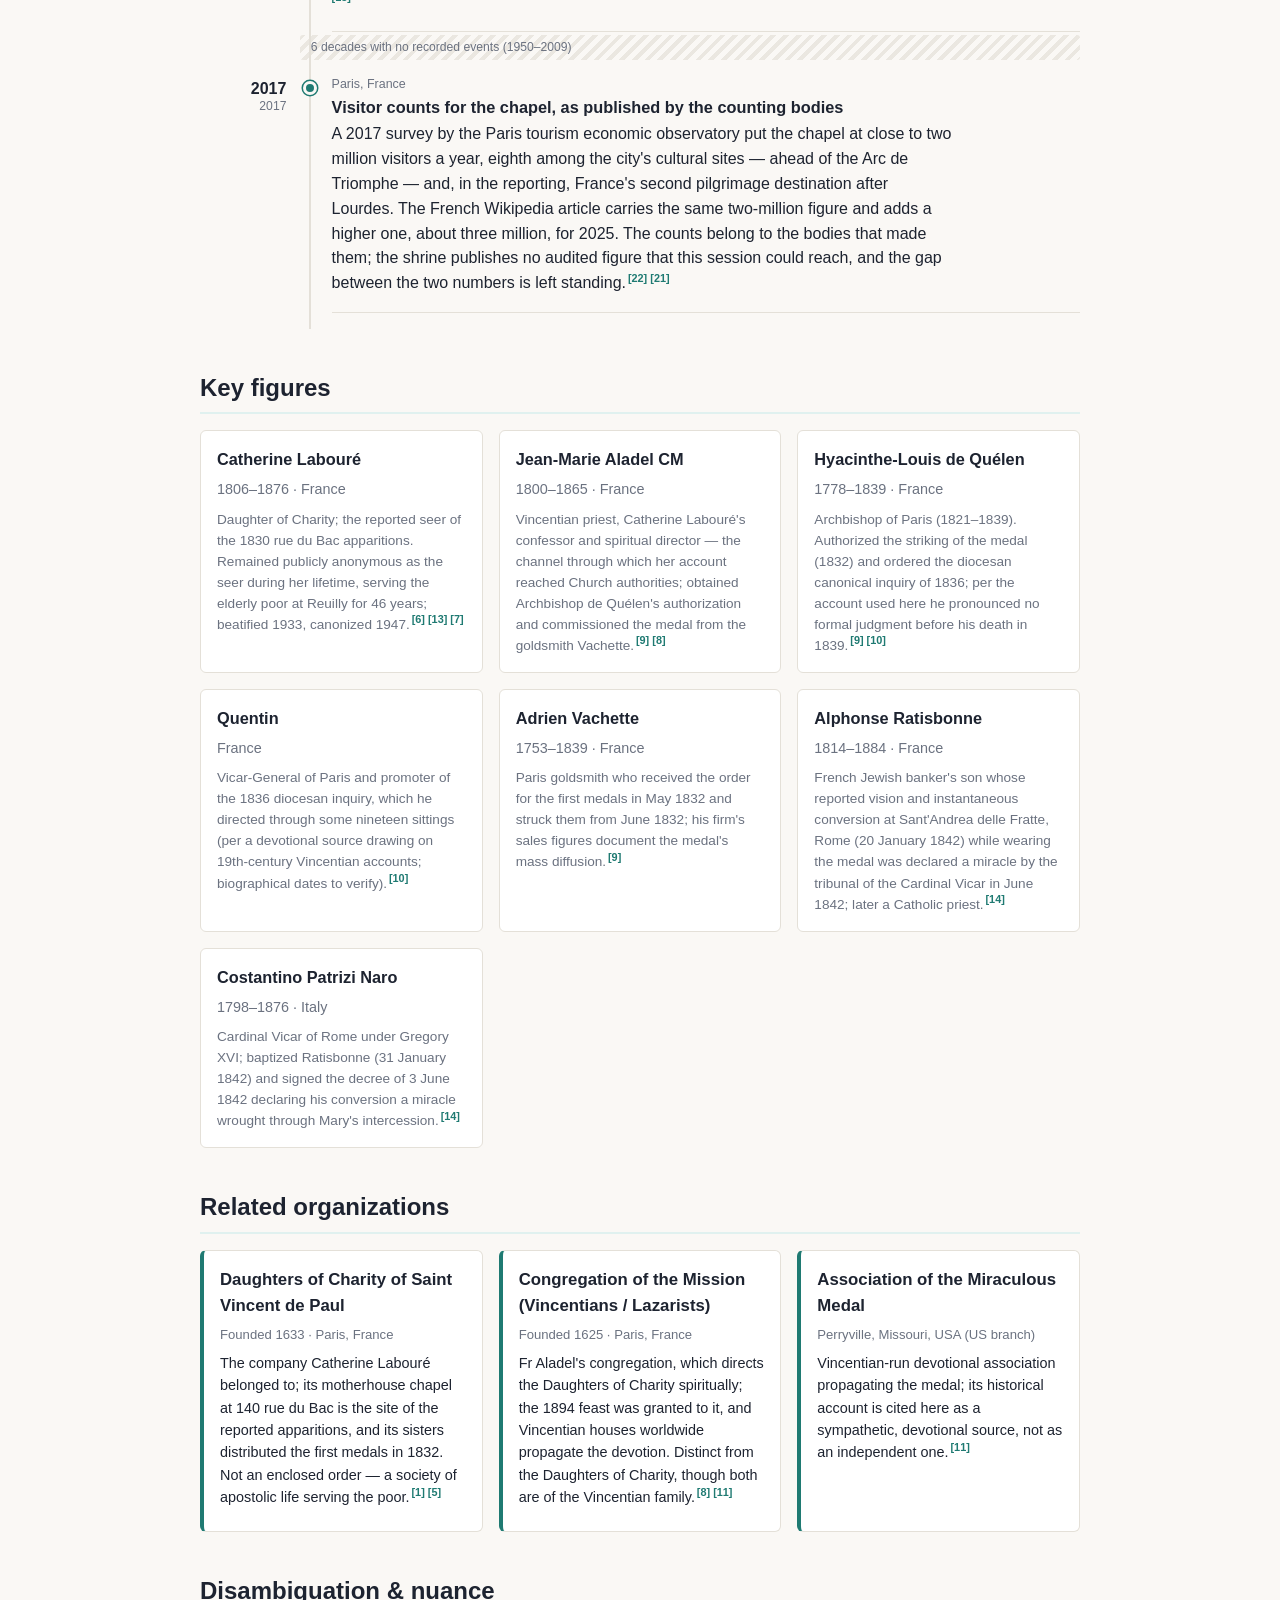
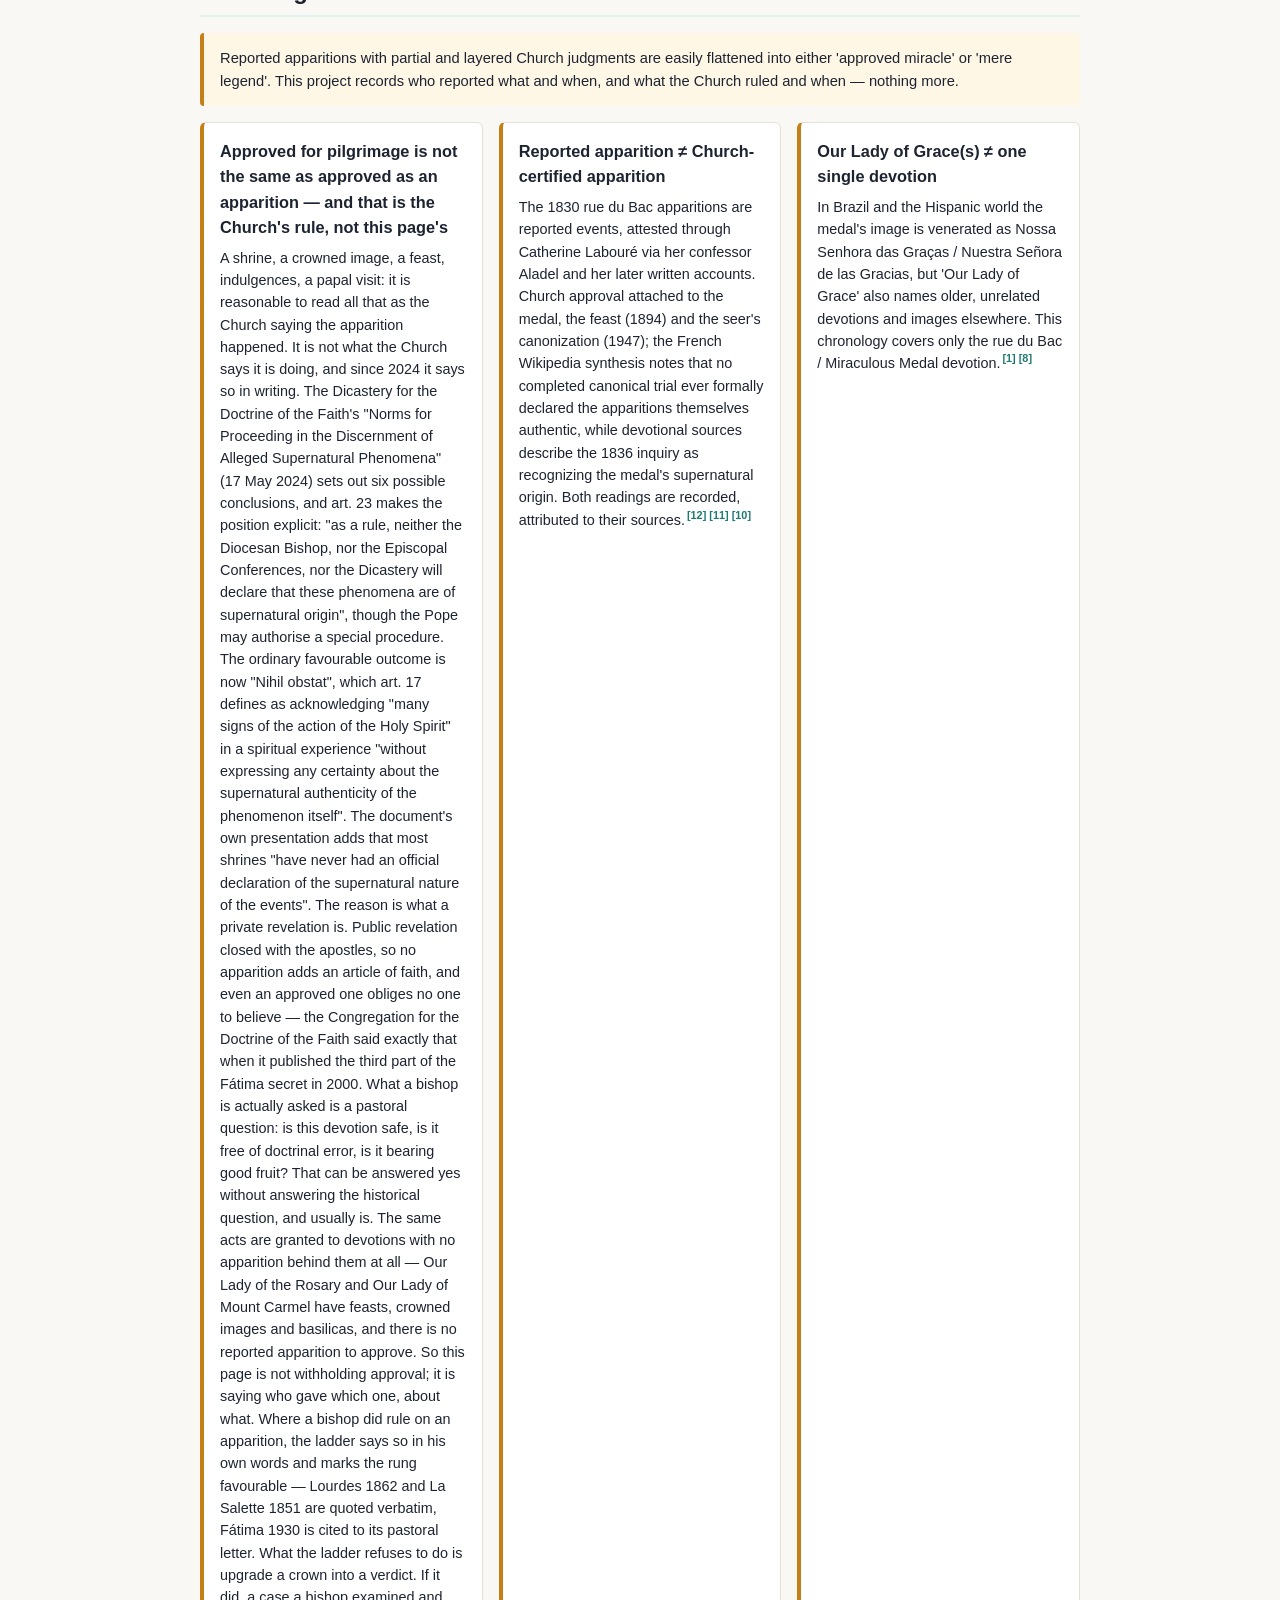
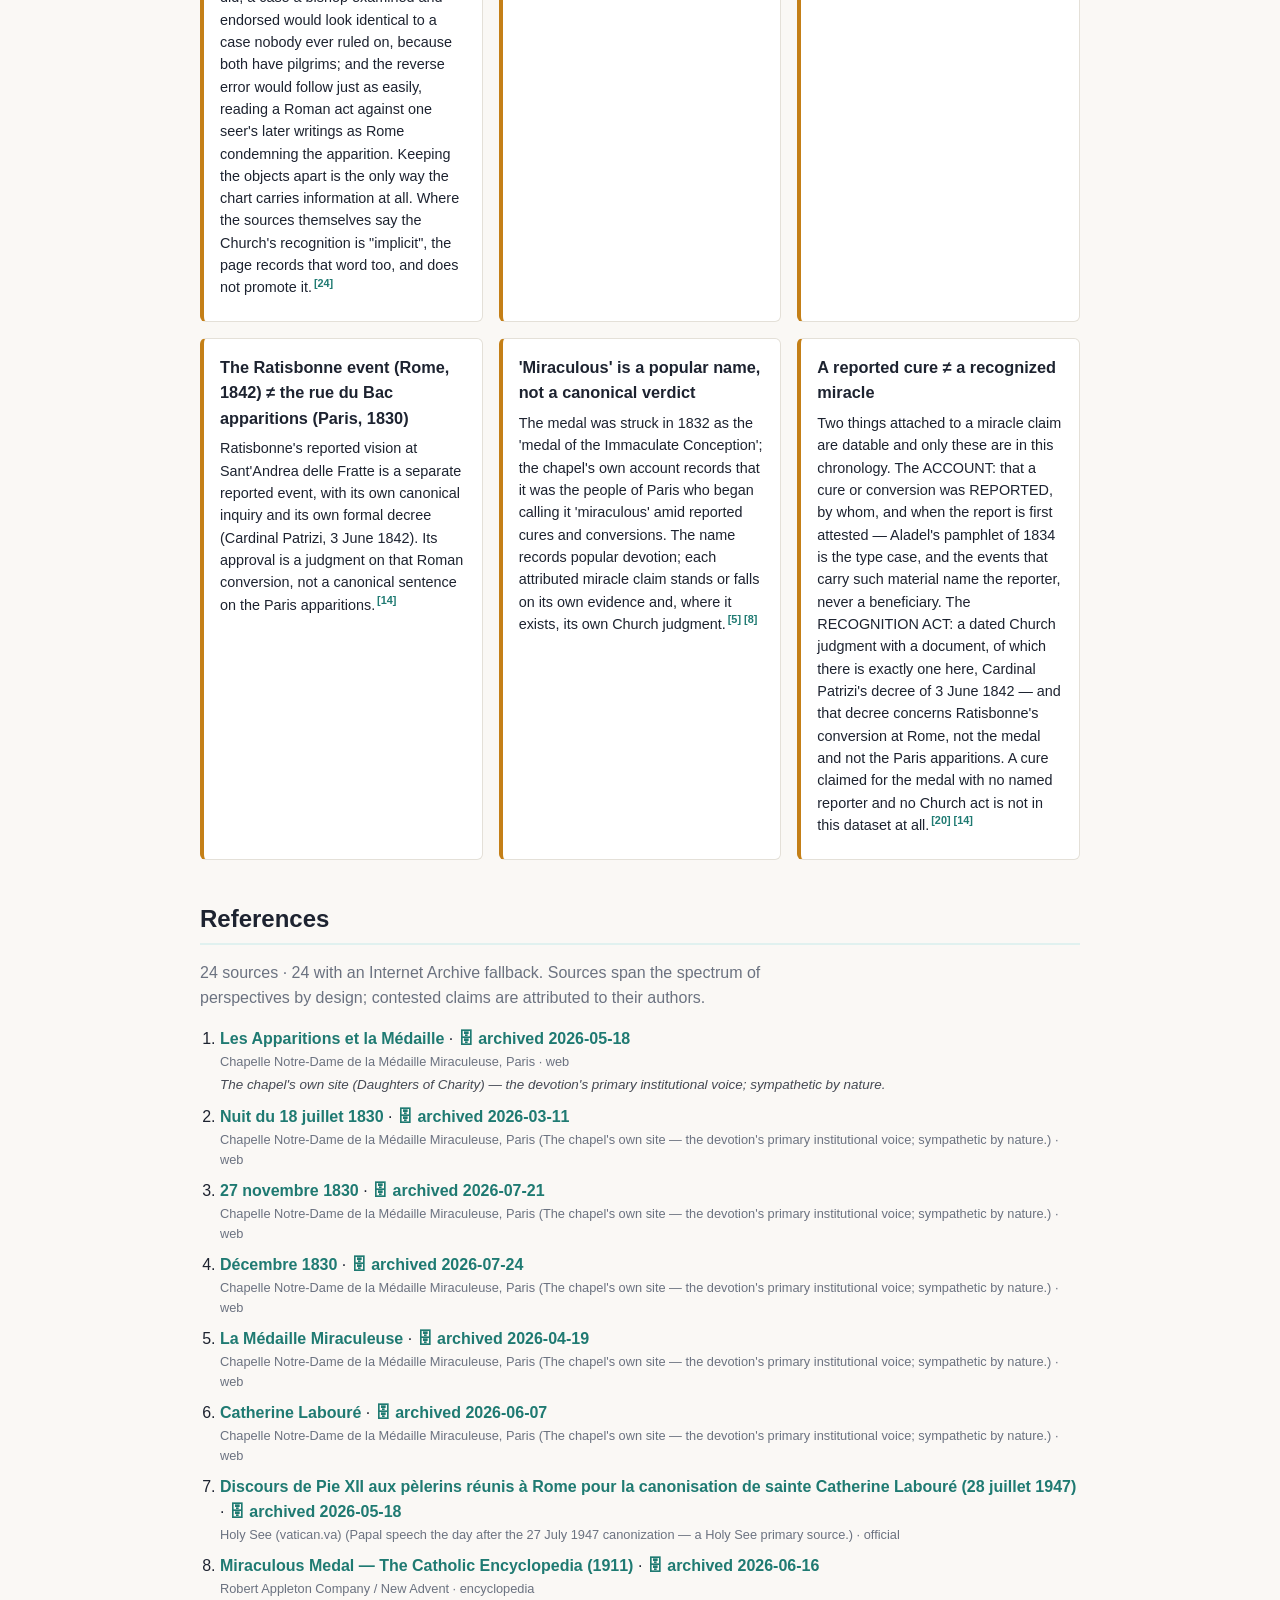
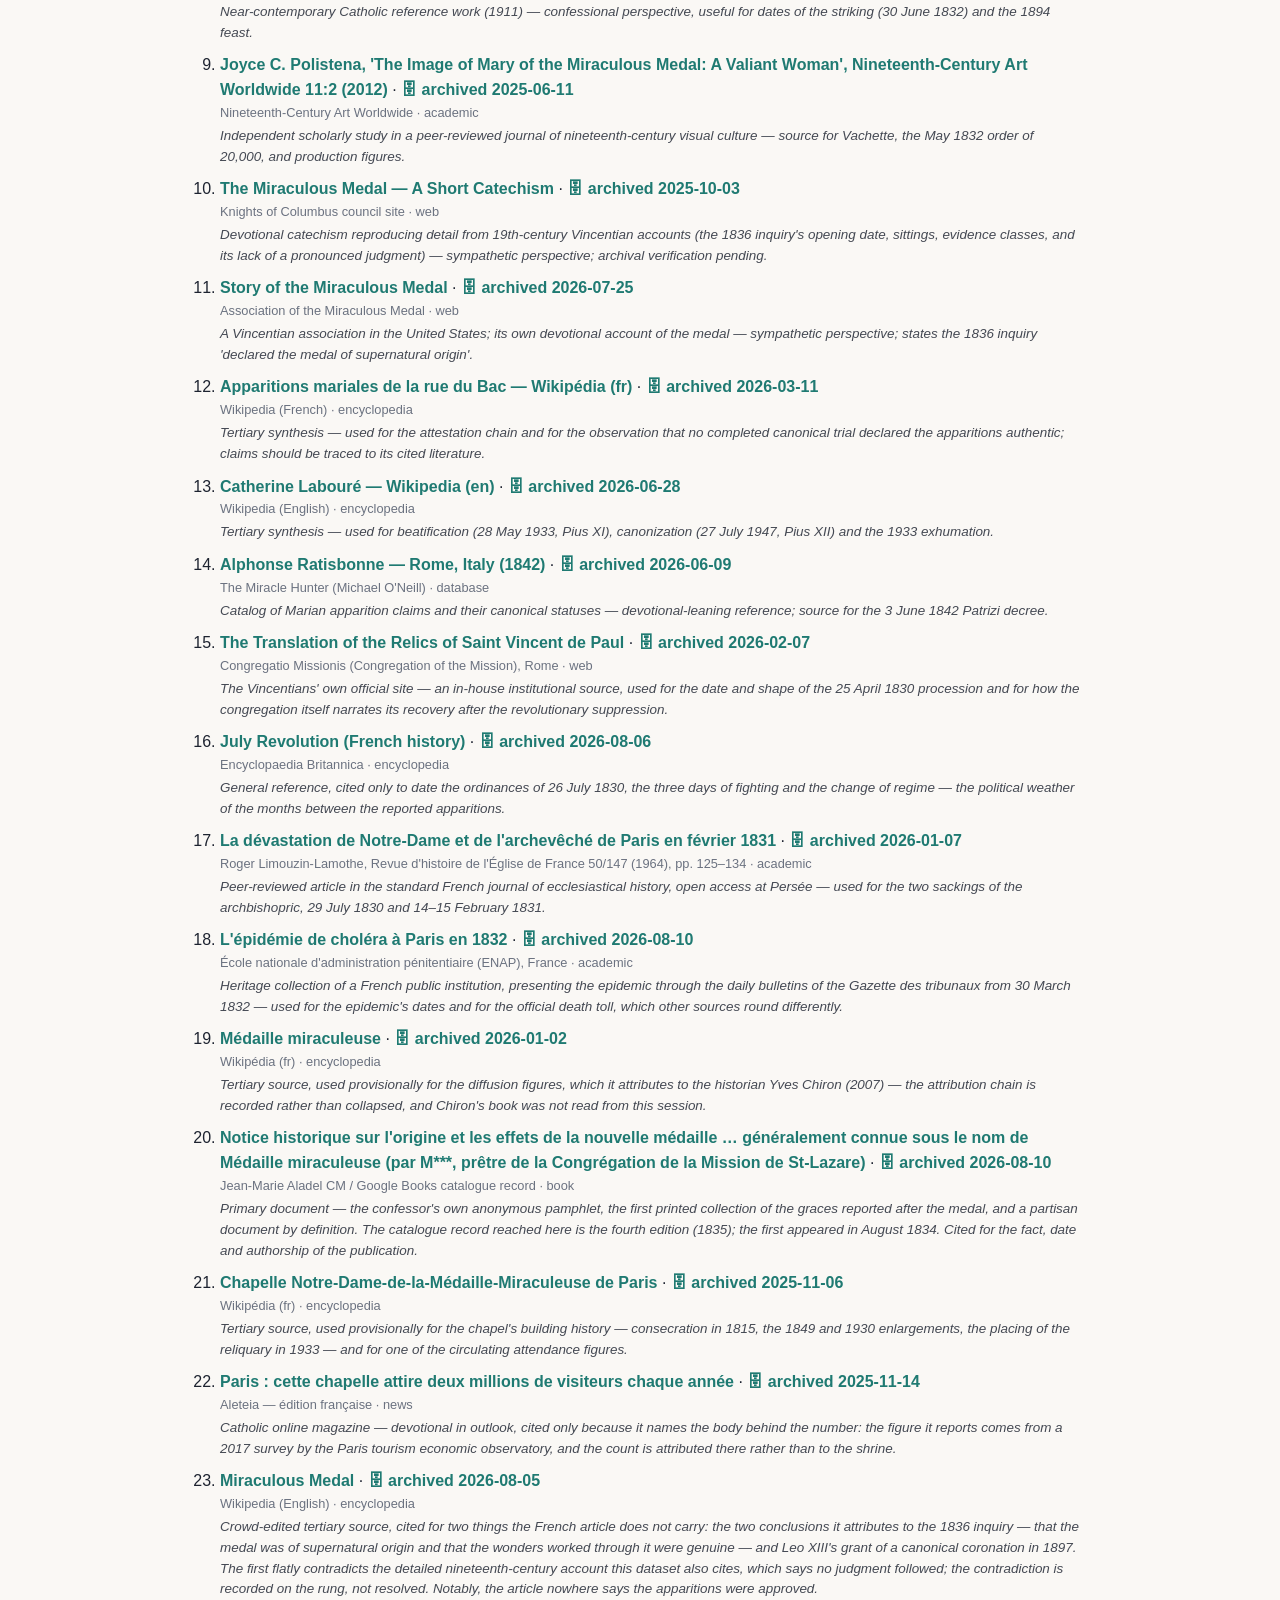
==== commit 063425fe: "Re-sync the river with core#111: full-width ribbon, lane palette build.js, the river style block and" ====
--- a/docs/en/index.html
+++ b/docs/en/index.html
@@ -248,10 +248,10 @@
           <label class="rv-find">Find <input type="search" autocomplete="off"></label>
           <p class="rv-status" aria-live="polite" data-all="all {n} events" data-some="{n} of {total} events shown" data-reading="Reading"></p>
         </div>
-        <svg class="rv-ribbon" viewBox="-4 0 504 29" preserveAspectRatio="xMinYMid meet" role="img" aria-label="Overview of all 25 events; long gaps in the record are drawn as breaks">
-          <rect class="rv-row" x="0" y="2" width="496" height="9"/><rect class="rv-brk" x="54" y="2" width="4" height="9"><title>2 decades with no recorded events (1810–1829)</title></rect><rect class="rv-brk" x="166" y="2" width="4" height="9"><title>2 decades with no recorded events (1850–1869)</title></rect><rect class="rv-brk" x="326" y="2" width="4" height="9"><title>3 decades with no recorded events (1900–1929)</title></rect><rect class="rv-brk" x="438" y="2" width="4" height="9"><title>6 decades with no recorded events (1950–2009)</title></rect>
-          <line class="rv-tick rv-l0" data-i="0" x1="31.2" x2="31.2" y1="3.5" y2="9.5"/><line class="rv-tick rv-l0 rv-u" data-i="1" x1="66.4" x2="66.4" y1="3.5" y2="9.5"/><line class="rv-tick rv-l0" data-i="2" x1="66.4" x2="66.4" y1="3.5" y2="9.5"/><line class="rv-tick rv-l0" data-i="3" x1="66.4" x2="66.4" y1="3.5" y2="9.5"/><line class="rv-tick rv-l0" data-i="4" x1="66.4" x2="66.4" y1="3.5" y2="9.5"/><line class="rv-tick rv-l0" data-i="5" x1="66.4" x2="66.4" y1="3.5" y2="9.5"/><line class="rv-tick rv-l0 rv-u" data-i="6" x1="66.4" x2="66.4" y1="3.5" y2="9.5"/><line class="rv-tick rv-l0 rv-u" data-i="7" x1="71.2" x2="71.2" y1="3.5" y2="9.5"/><line class="rv-tick rv-l0" data-i="8" x1="71.2" x2="71.2" y1="3.5" y2="9.5"/><line class="rv-tick rv-l0" data-i="9" x1="76" x2="76" y1="3.5" y2="9.5"/><line class="rv-tick rv-l0" data-i="10" x1="76" x2="76" y1="3.5" y2="9.5"/><line class="rv-tick rv-l0 rv-u" data-i="11" x1="85.6" x2="85.6" y1="3.5" y2="9.5"/><line class="rv-tick rv-l0 rv-u" data-i="12" x1="90.4" x2="90.4" y1="3.5" y2="9.5"/><line class="rv-tick rv-l0 rv-u" data-i="13" x1="95.2" x2="95.2" y1="3.5" y2="9.5"/><line class="rv-tick rv-l0" data-i="14" x1="124" x2="124" y1="3.5" y2="9.5"/><line class="rv-tick rv-l0" data-i="15" x1="124" x2="124" y1="3.5" y2="9.5"/><line class="rv-tick rv-l0 rv-u" data-i="16" x1="157.6" x2="157.6" y1="3.5" y2="9.5"/><line class="rv-tick rv-l0" data-i="17" x1="207.2" x2="207.2" y1="3.5" y2="9.5"/><line class="rv-tick rv-l0" data-i="18" x1="293.6" x2="293.6" y1="3.5" y2="9.5"/><line class="rv-tick rv-l0 rv-u" data-i="19" x1="308" x2="308" y1="3.5" y2="9.5"/><line class="rv-tick rv-l0 rv-u" data-i="20" x1="338.4" x2="338.4" y1="3.5" y2="9.5"/><line class="rv-tick rv-l0 rv-u" data-i="21" x1="352.8" x2="352.8" y1="3.5" y2="9.5"/><line class="rv-tick rv-l0" data-i="22" x1="352.8" x2="352.8" y1="3.5" y2="9.5"/><line class="rv-tick rv-l0" data-i="23" x1="420" x2="420" y1="3.5" y2="9.5"/><line class="rv-tick rv-l0" data-i="24" x1="484" x2="484" y1="3.5" y2="9.5"/>
-          <text class="rv-axis" x="0" y="26" text-anchor="start">1806</text><text class="rv-axis" x="64" y="26" text-anchor="start">1830</text><text class="rv-axis" x="160" y="26" text-anchor="end">1849</text><text class="rv-axis" x="176" y="26" text-anchor="start">1876</text><text class="rv-axis" x="320" y="26" text-anchor="end">1897</text><text class="rv-axis" x="336" y="26" text-anchor="start">1930</text><text class="rv-axis" x="432" y="26" text-anchor="end">1947</text><text class="rv-axis" x="448" y="26" text-anchor="start">2017</text><text class="rv-axis" x="496" y="26" text-anchor="end">2017</text><rect class="rv-win" x="0" y="0" width="0" height="13"/>
+        <svg class="rv-ribbon" viewBox="-4 0 1008 29" preserveAspectRatio="xMinYMid meet" role="img" aria-label="Overview of all 25 events; long gaps in the record are drawn as breaks">
+          <rect class="rv-row" x="0" y="2" width="1000" height="9"/><rect class="rv-brk" x="110" y="2" width="4" height="9"><title>2 decades with no recorded events (1810–1829)</title></rect><rect class="rv-brk" x="334" y="2" width="4" height="9"><title>2 decades with no recorded events (1850–1869)</title></rect><rect class="rv-brk" x="662" y="2" width="4" height="9"><title>3 decades with no recorded events (1900–1929)</title></rect><rect class="rv-brk" x="886" y="2" width="4" height="9"><title>6 decades with no recorded events (1950–2009)</title></rect>
+          <line class="rv-tick rv-l0" data-i="0" x1="67.6" x2="67.6" y1="3.5" y2="9.5"/><line class="rv-tick rv-l0 rv-u" data-i="1" x1="125.2" x2="125.2" y1="3.5" y2="9.5"/><line class="rv-tick rv-l0" data-i="2" x1="125.2" x2="125.2" y1="3.5" y2="9.5"/><line class="rv-tick rv-l0" data-i="3" x1="125.2" x2="125.2" y1="3.5" y2="9.5"/><line class="rv-tick rv-l0" data-i="4" x1="125.2" x2="125.2" y1="3.5" y2="9.5"/><line class="rv-tick rv-l0" data-i="5" x1="125.2" x2="125.2" y1="3.5" y2="9.5"/><line class="rv-tick rv-l0 rv-u" data-i="6" x1="125.2" x2="125.2" y1="3.5" y2="9.5"/><line class="rv-tick rv-l0 rv-u" data-i="7" x1="135.6" x2="135.6" y1="3.5" y2="9.5"/><line class="rv-tick rv-l0" data-i="8" x1="135.6" x2="135.6" y1="3.5" y2="9.5"/><line class="rv-tick rv-l0" data-i="9" x1="146" x2="146" y1="3.5" y2="9.5"/><line class="rv-tick rv-l0" data-i="10" x1="146" x2="146" y1="3.5" y2="9.5"/><line class="rv-tick rv-l0 rv-u" data-i="11" x1="166.8" x2="166.8" y1="3.5" y2="9.5"/><line class="rv-tick rv-l0 rv-u" data-i="12" x1="177.2" x2="177.2" y1="3.5" y2="9.5"/><line class="rv-tick rv-l0 rv-u" data-i="13" x1="187.6" x2="187.6" y1="3.5" y2="9.5"/><line class="rv-tick rv-l0" data-i="14" x1="250" x2="250" y1="3.5" y2="9.5"/><line class="rv-tick rv-l0" data-i="15" x1="250" x2="250" y1="3.5" y2="9.5"/><line class="rv-tick rv-l0 rv-u" data-i="16" x1="322.8" x2="322.8" y1="3.5" y2="9.5"/><line class="rv-tick rv-l0" data-i="17" x1="411.6" x2="411.6" y1="3.5" y2="9.5"/><line class="rv-tick rv-l0" data-i="18" x1="598.8" x2="598.8" y1="3.5" y2="9.5"/><line class="rv-tick rv-l0 rv-u" data-i="19" x1="630" x2="630" y1="3.5" y2="9.5"/><line class="rv-tick rv-l0 rv-u" data-i="20" x1="677.2" x2="677.2" y1="3.5" y2="9.5"/><line class="rv-tick rv-l0 rv-u" data-i="21" x1="708.4" x2="708.4" y1="3.5" y2="9.5"/><line class="rv-tick rv-l0" data-i="22" x1="708.4" x2="708.4" y1="3.5" y2="9.5"/><line class="rv-tick rv-l0" data-i="23" x1="854" x2="854" y1="3.5" y2="9.5"/><line class="rv-tick rv-l0" data-i="24" x1="974" x2="974" y1="3.5" y2="9.5"/>
+          <text class="rv-axis" x="0" y="26" text-anchor="start">1806</text><text class="rv-axis" x="104" y="26" text-anchor="end">1806</text><text class="rv-axis" x="120" y="26" text-anchor="start">1830</text><text class="rv-axis" x="328" y="26" text-anchor="end">1849</text><text class="rv-axis" x="344" y="26" text-anchor="start">1876</text><text class="rv-axis" x="656" y="26" text-anchor="end">1897</text><text class="rv-axis" x="672" y="26" text-anchor="start">1930</text><text class="rv-axis" x="880" y="26" text-anchor="end">1947</text><text class="rv-axis" x="896" y="26" text-anchor="start">2017</text><text class="rv-axis" x="1000" y="26" text-anchor="end">2017</text><rect class="rv-win" x="0" y="0" width="0" height="13"/>
         </svg>
       </div>
       <ol class="rv-list" style="--lanes:1">
--- a/docs/styles.css
+++ b/docs/styles.css
@@ -553,18 +553,21 @@
 
 /* ---------------------------------------------------------------------------
    Time river (core#108): the chronology as lane tracks, opt-in with
-   meta.layout "river". Lane 0 is the site accent; the others are fixed hues
-   chosen to stay apart from each other and readable on the light ground.
+   meta.layout "river". A single-track river takes the site accent. With a
+   lane taxonomy (.rv-lanes) every lane takes a fixed hue from one palette,
+   chosen to stay apart from each other and readable on the light ground; a
+   site accent could otherwise land next to one of them (rcc: rose on rose).
    --------------------------------------------------------------------------- */
 .river { --rv-tw: 20px; --rv-yw: 5.6rem; --rv-top: 2.6rem; }
 .rv-l0 { --c: var(--accent); }
+.rv-lanes .rv-l0 { --c: #4338a0; }
 .rv-l1 { --c: #13776d; }
 .rv-l2 { --c: #a8620f; }
-.rv-l3 { --c: #b03a5b; }
-.rv-l4 { --c: #3f6ea8; }
-.rv-l5 { --c: #6b7a1f; }
-.rv-l6 { --c: #7d3c98; }
-.rv-l7 { --c: #8a5a44; }
+.rv-l3 { --c: #b0306a; }
+.rv-l4 { --c: #2f7fb5; }
+.rv-l5 { --c: #5e7a1a; }
+.rv-l6 { --c: #8a5a44; }
+.rv-l7 { --c: #555f6d; }
 .rv-bar { background: var(--bg); padding: .6rem 0 .4rem; border-bottom: 1px solid var(--line); display: grid; gap: .5rem; z-index: 5; }
 @media (min-width: 700px) and (min-height: 640px) { .rv-bar { position: sticky; top: var(--rv-top); } }
 .rv-controls { display: flex; flex-wrap: wrap; gap: .4rem .5rem; align-items: center; }
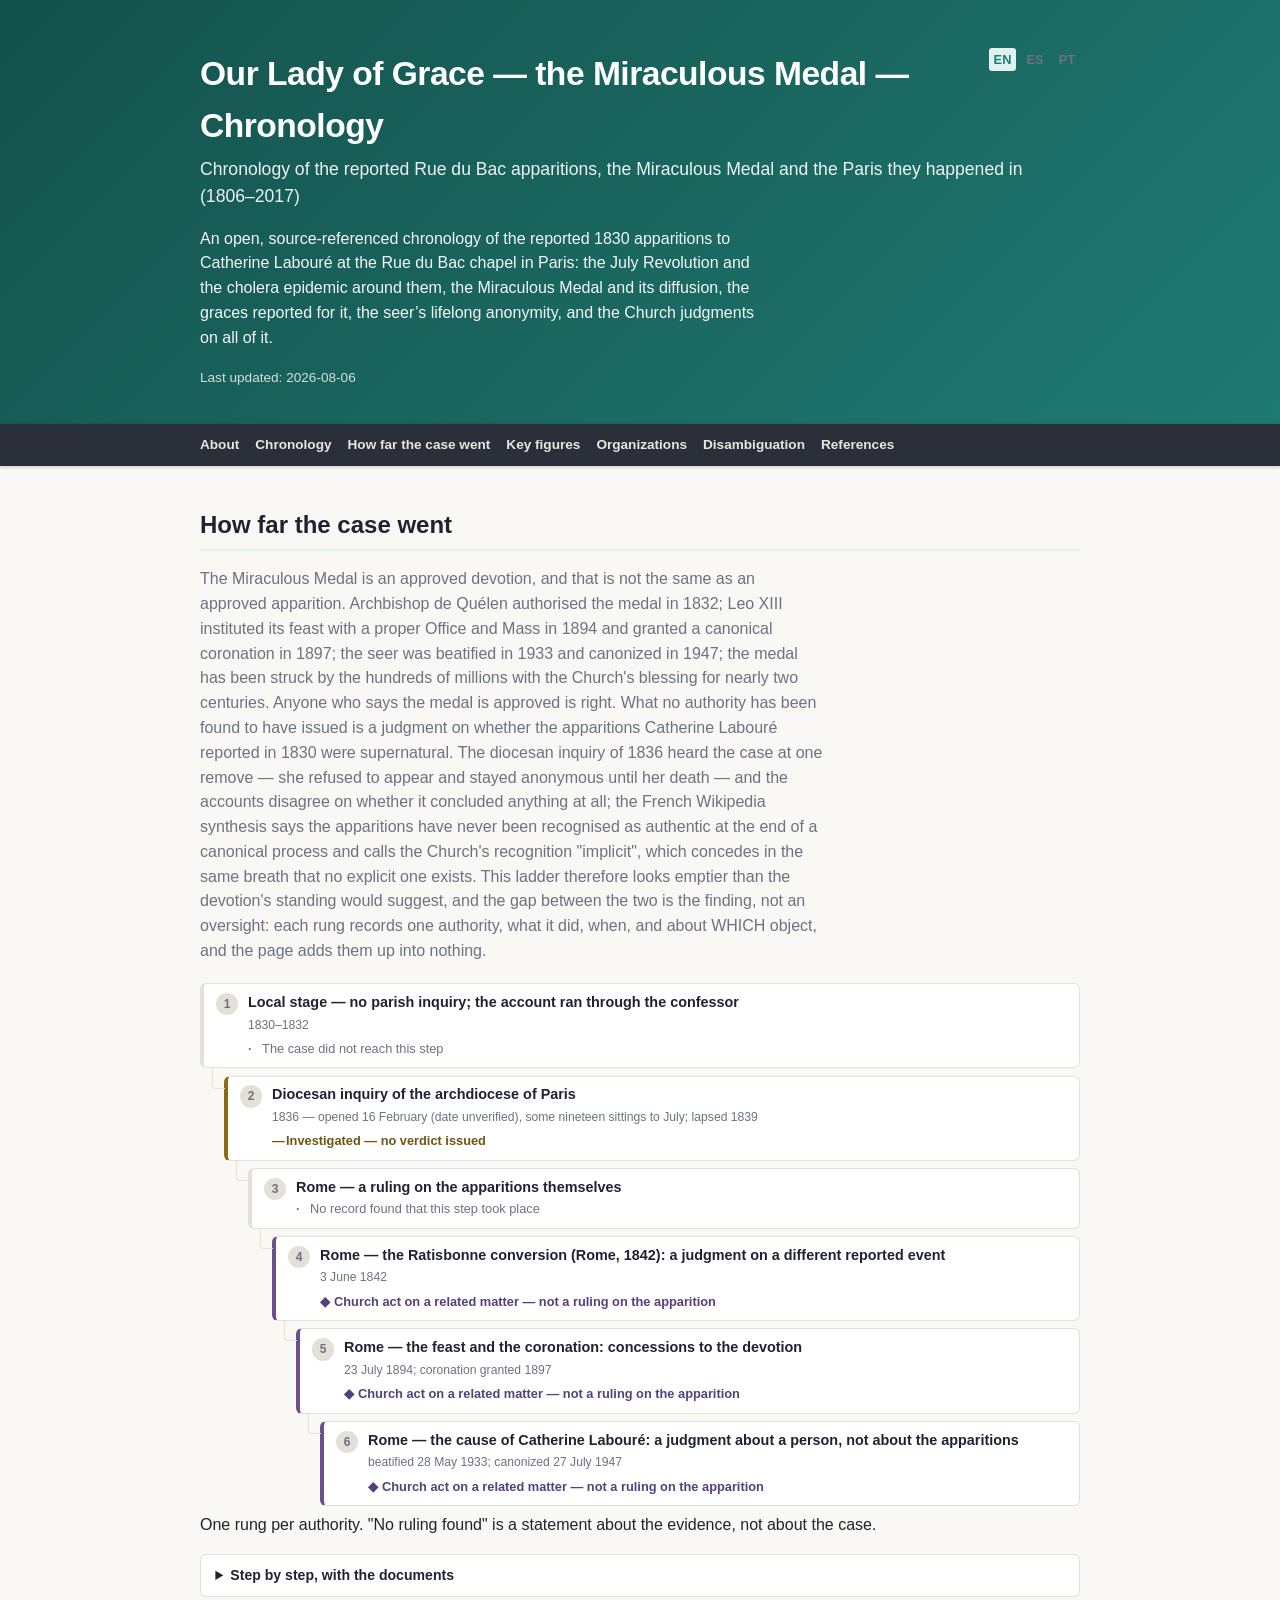
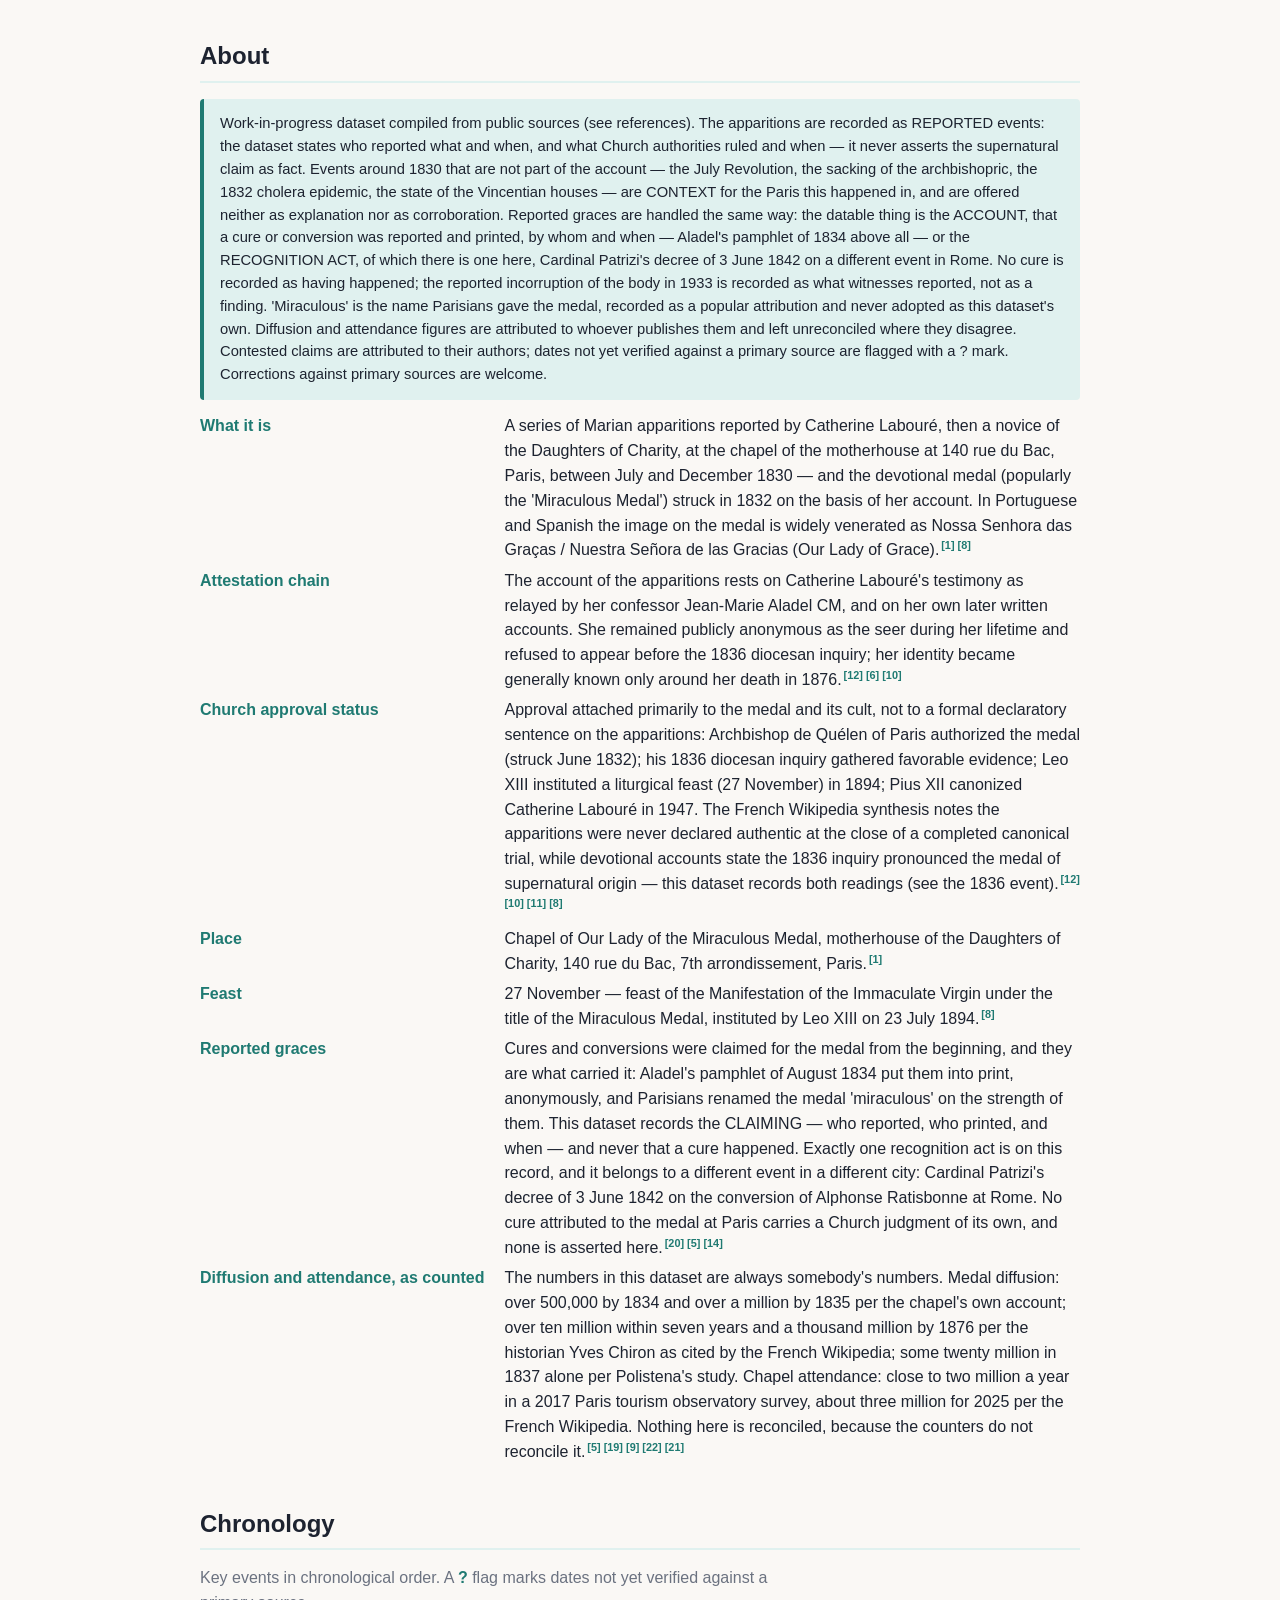
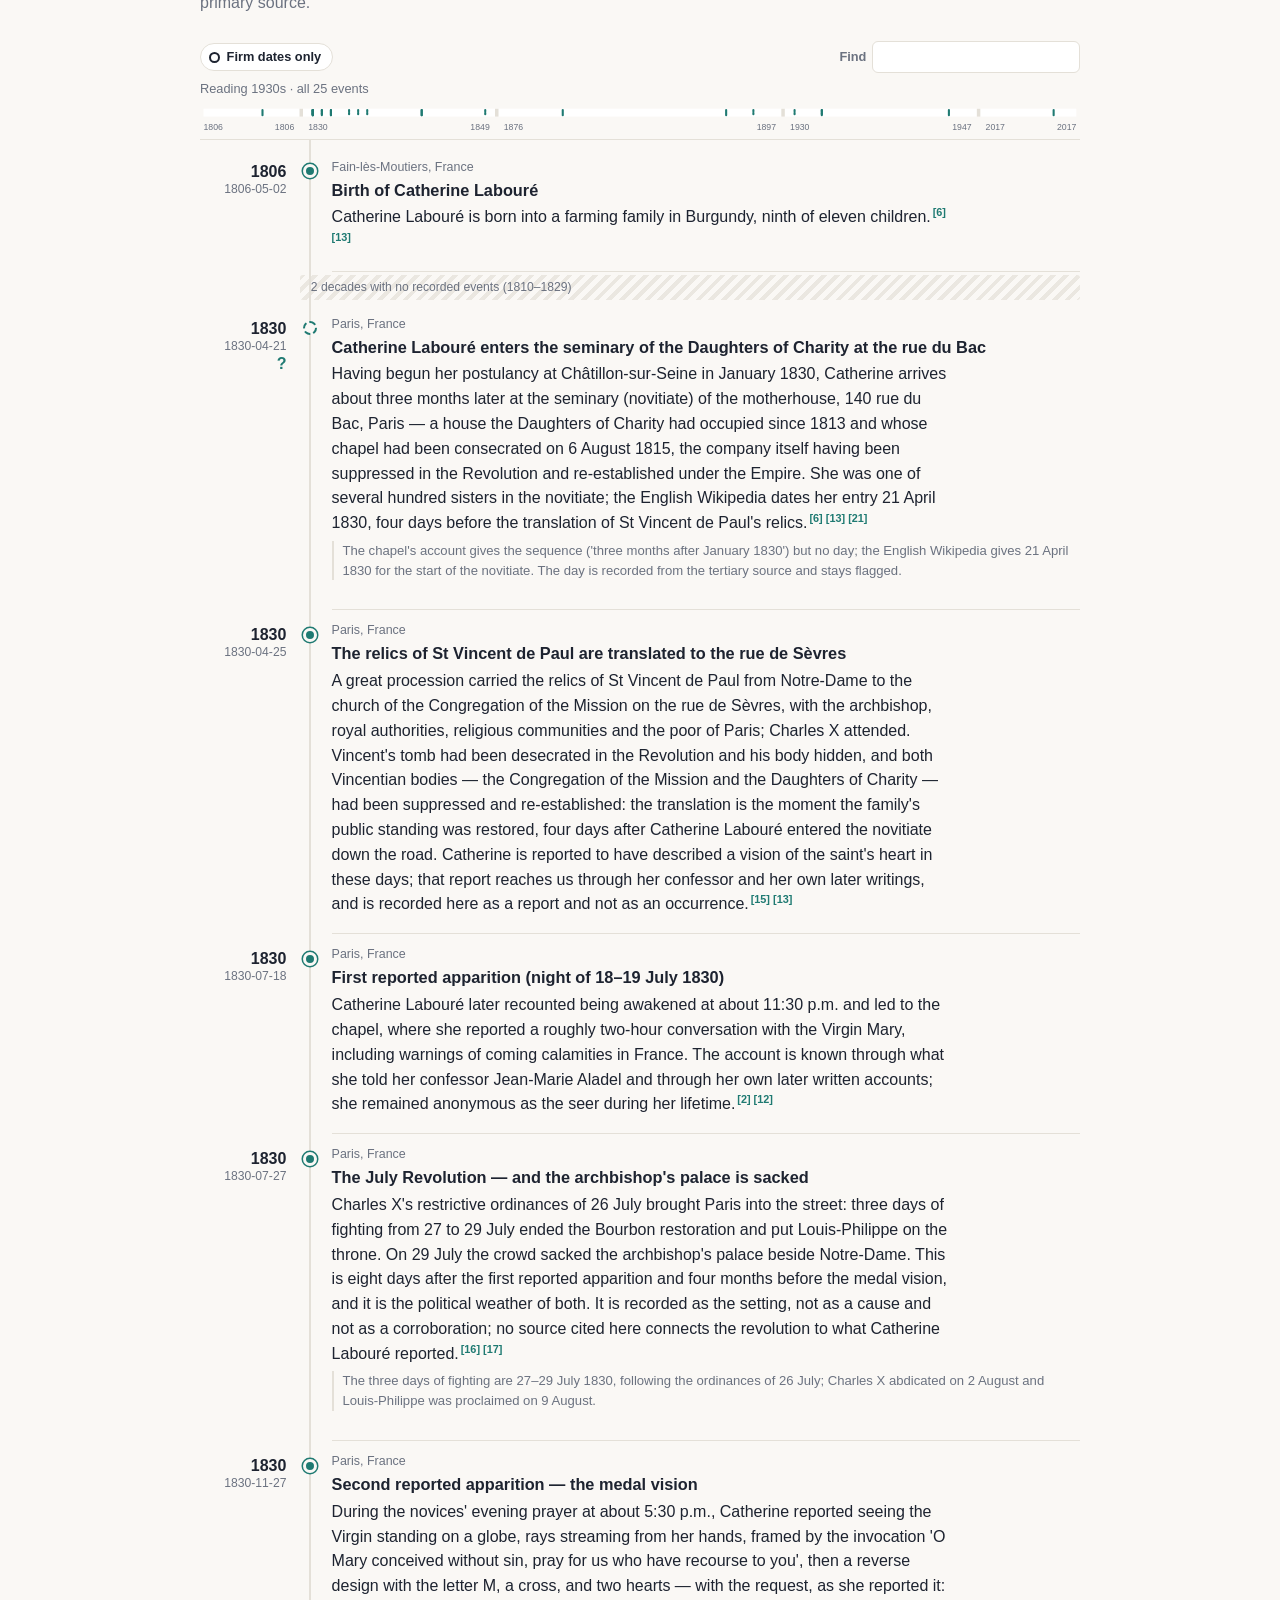
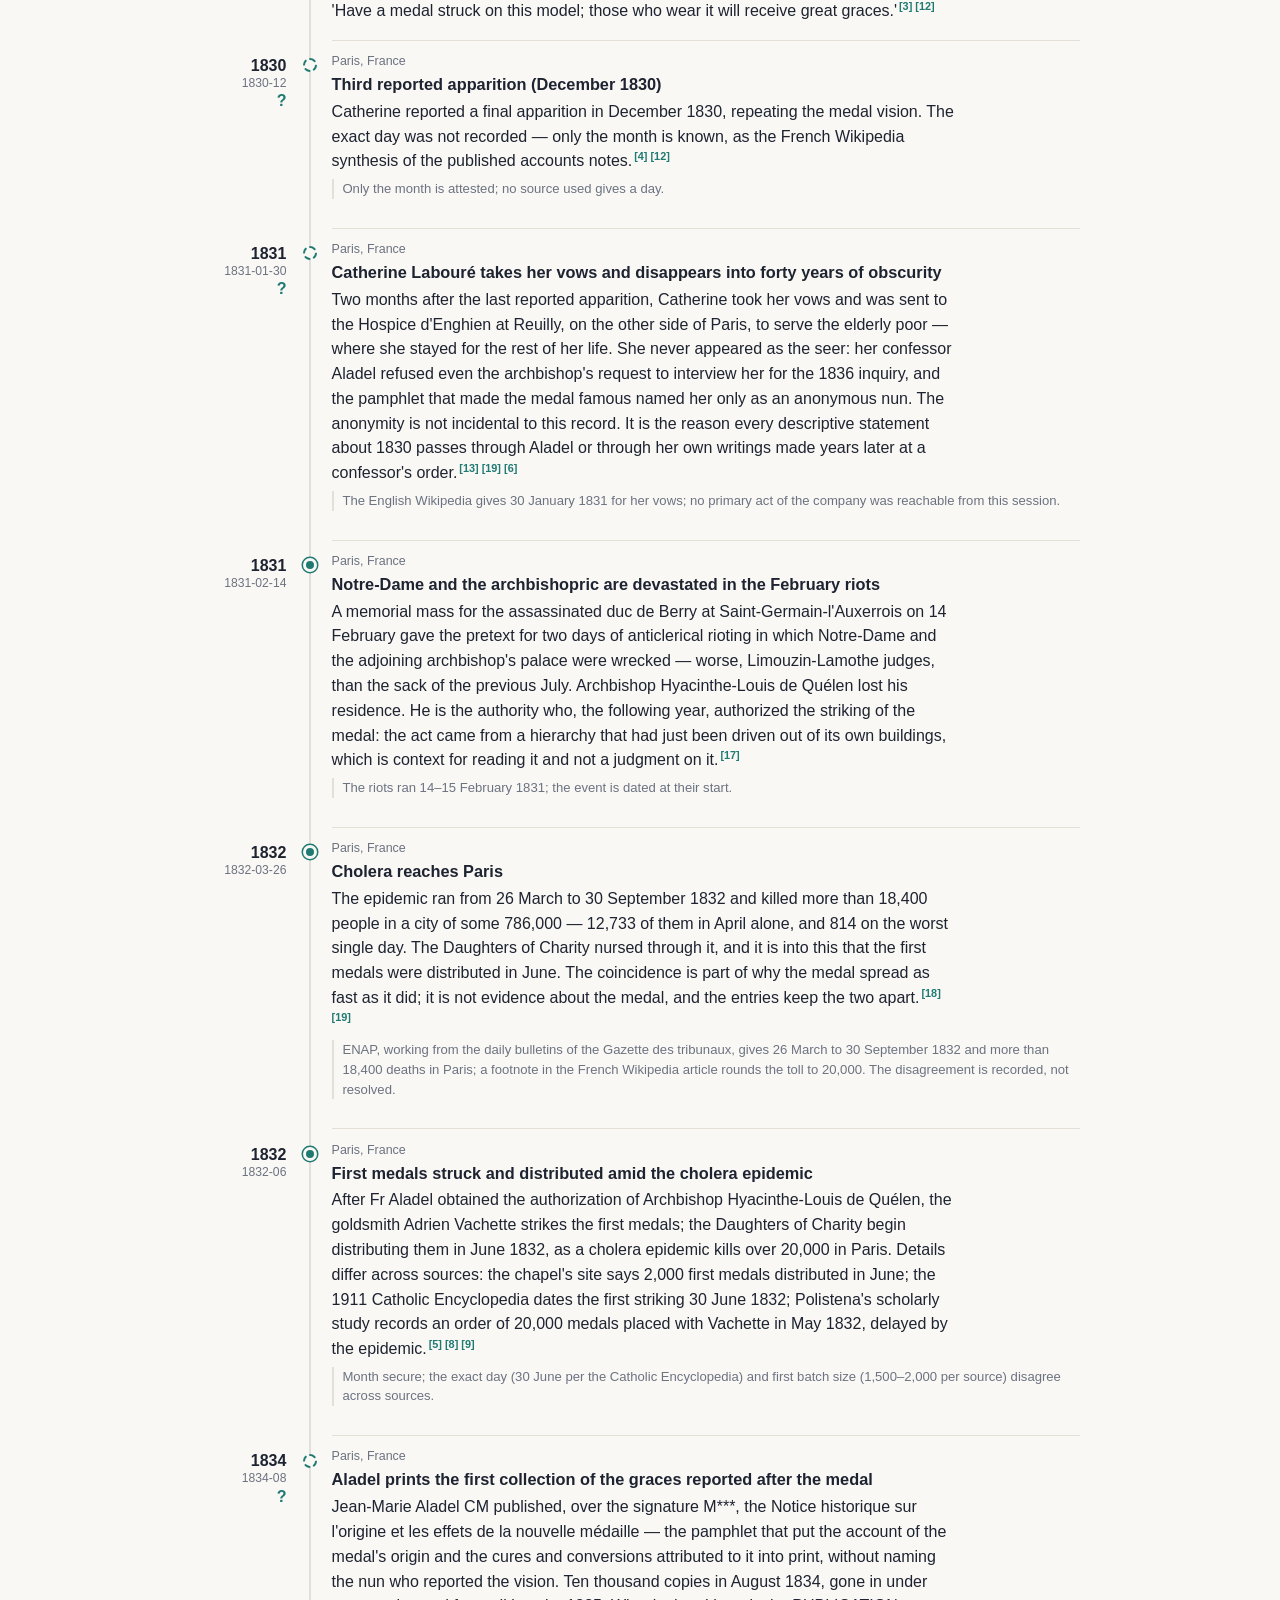
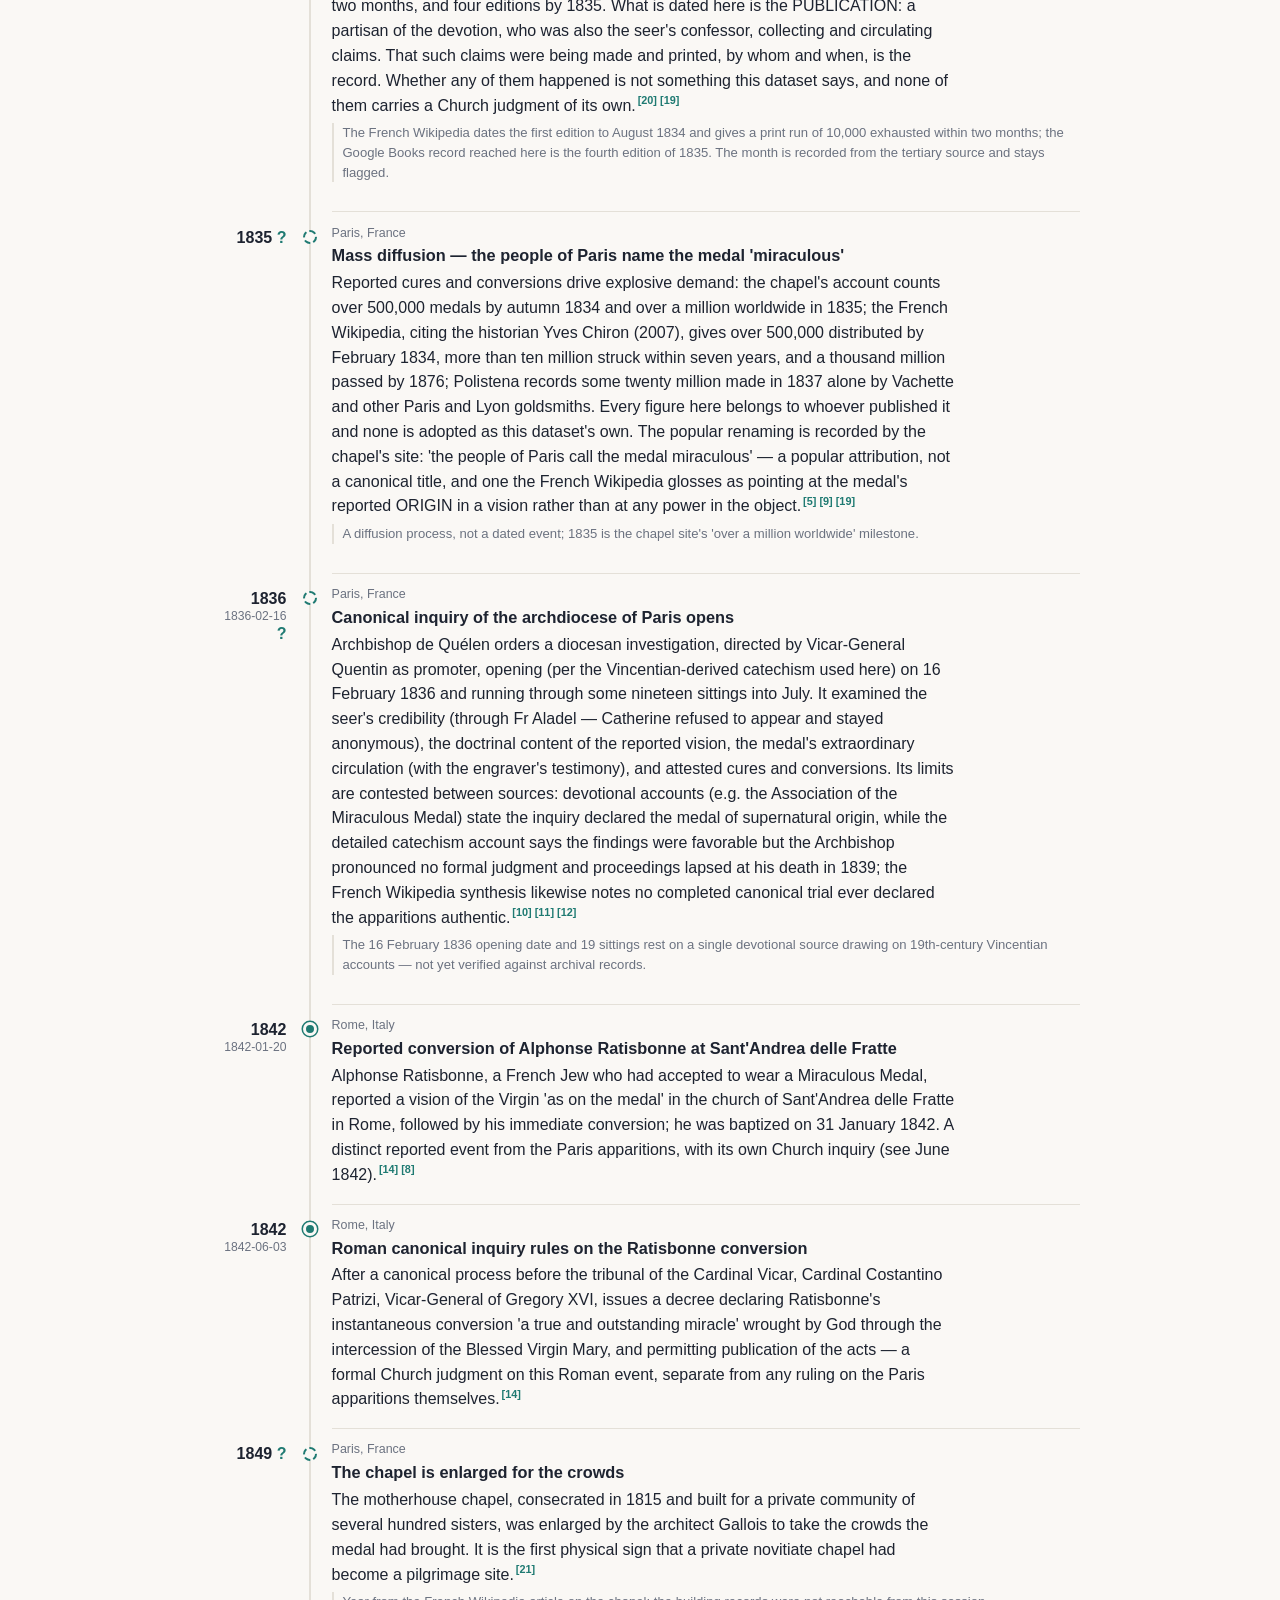
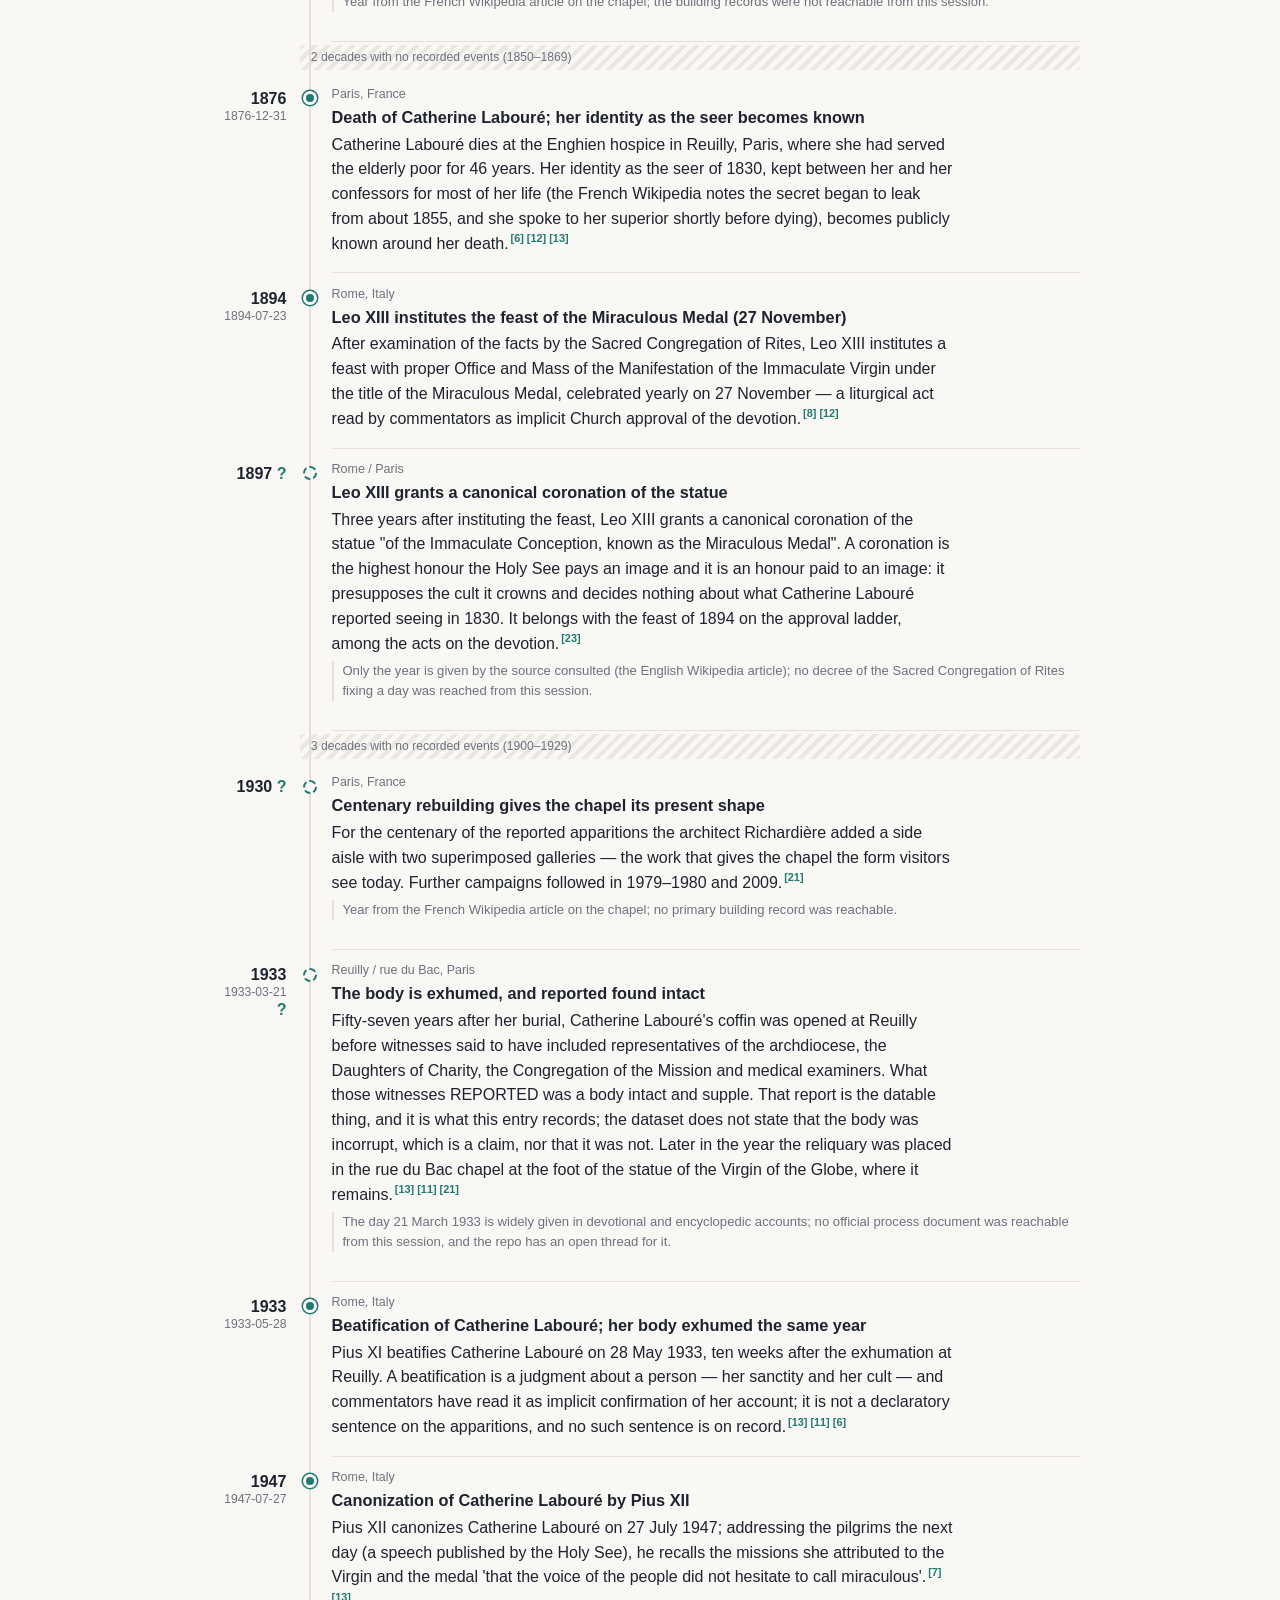
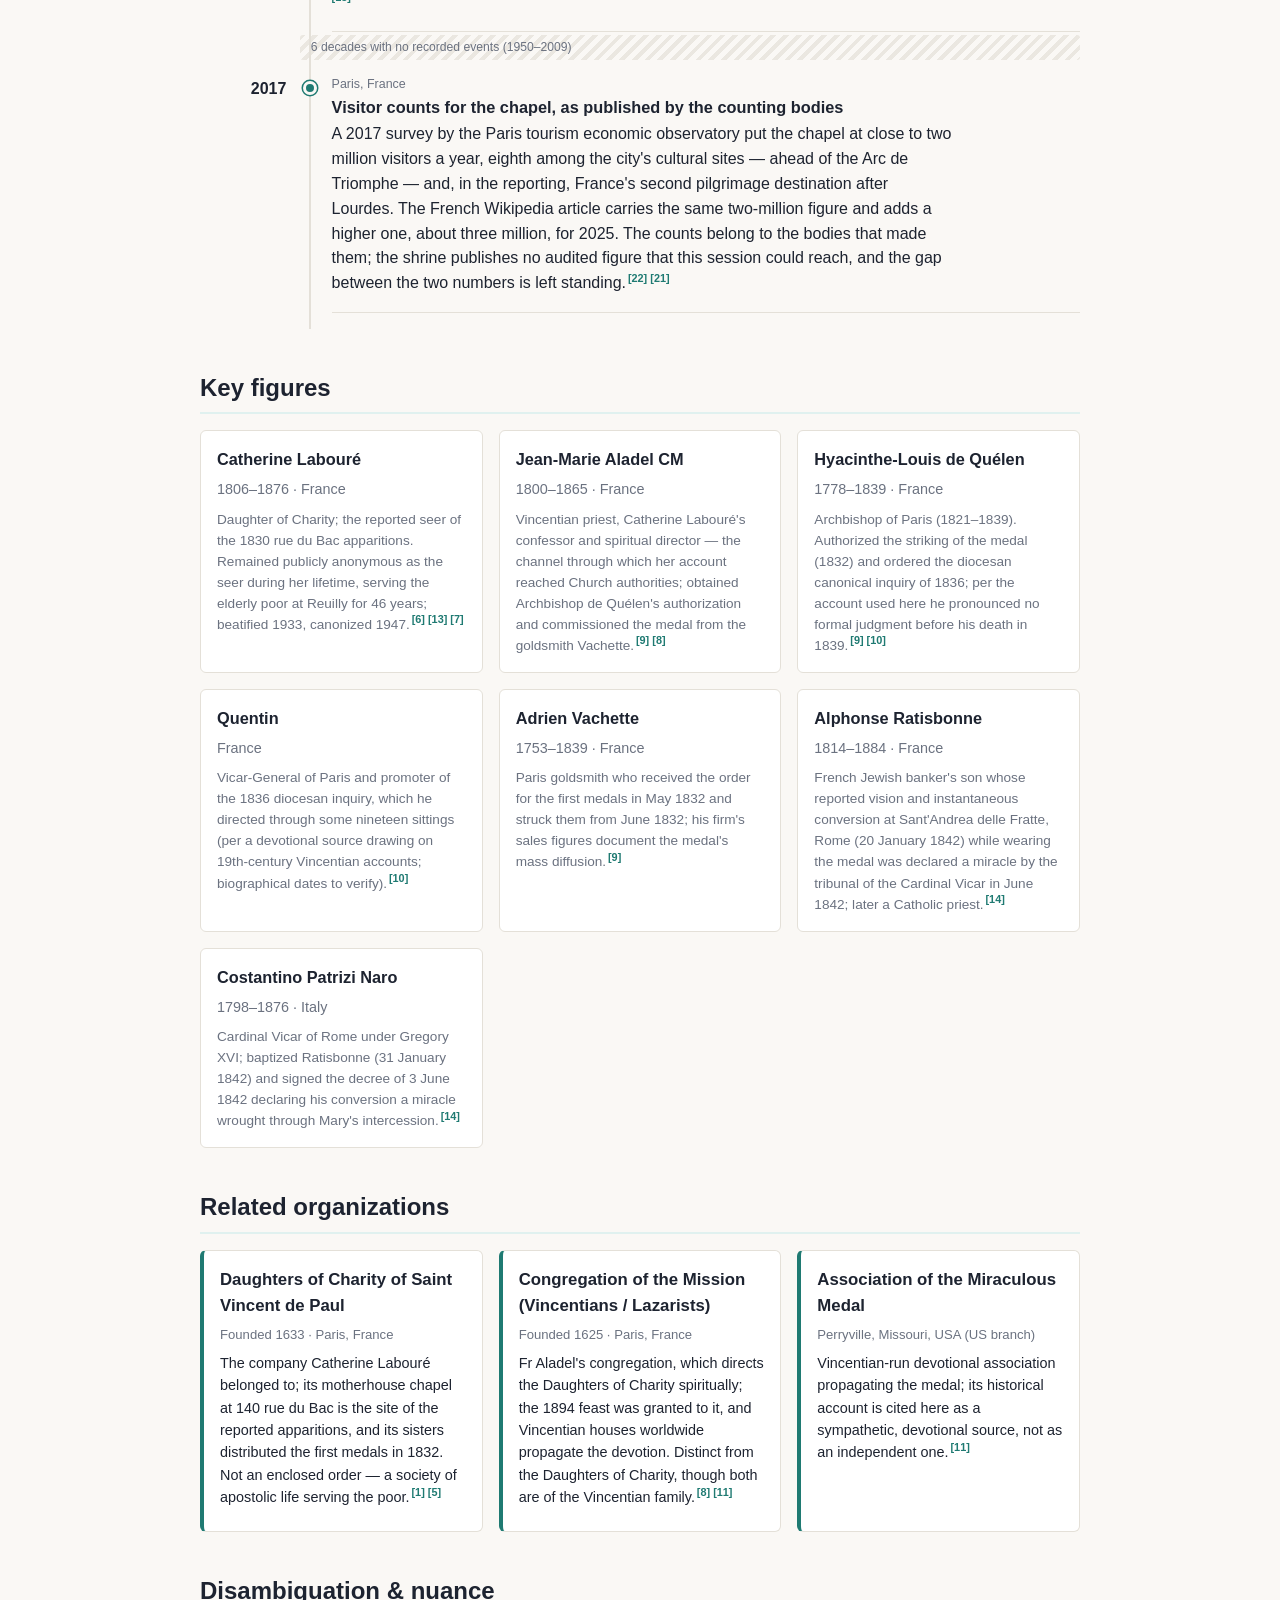
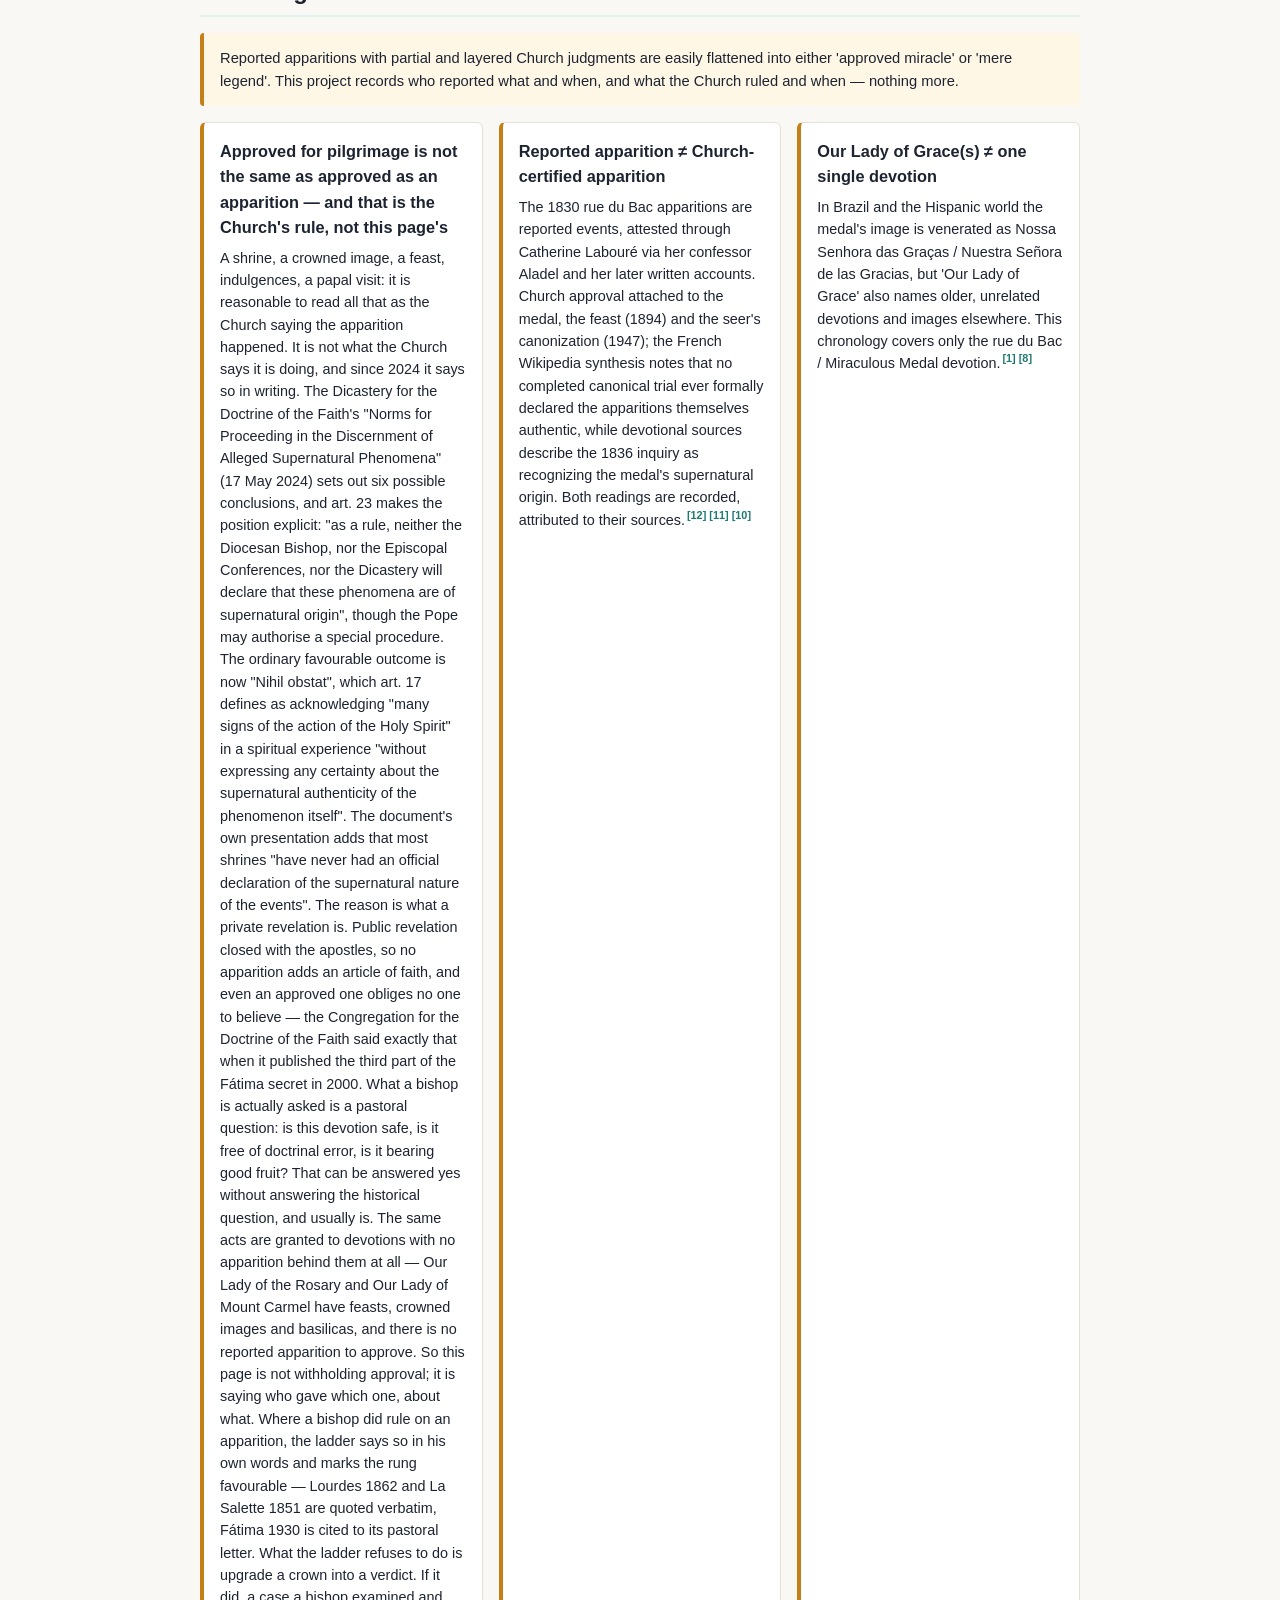
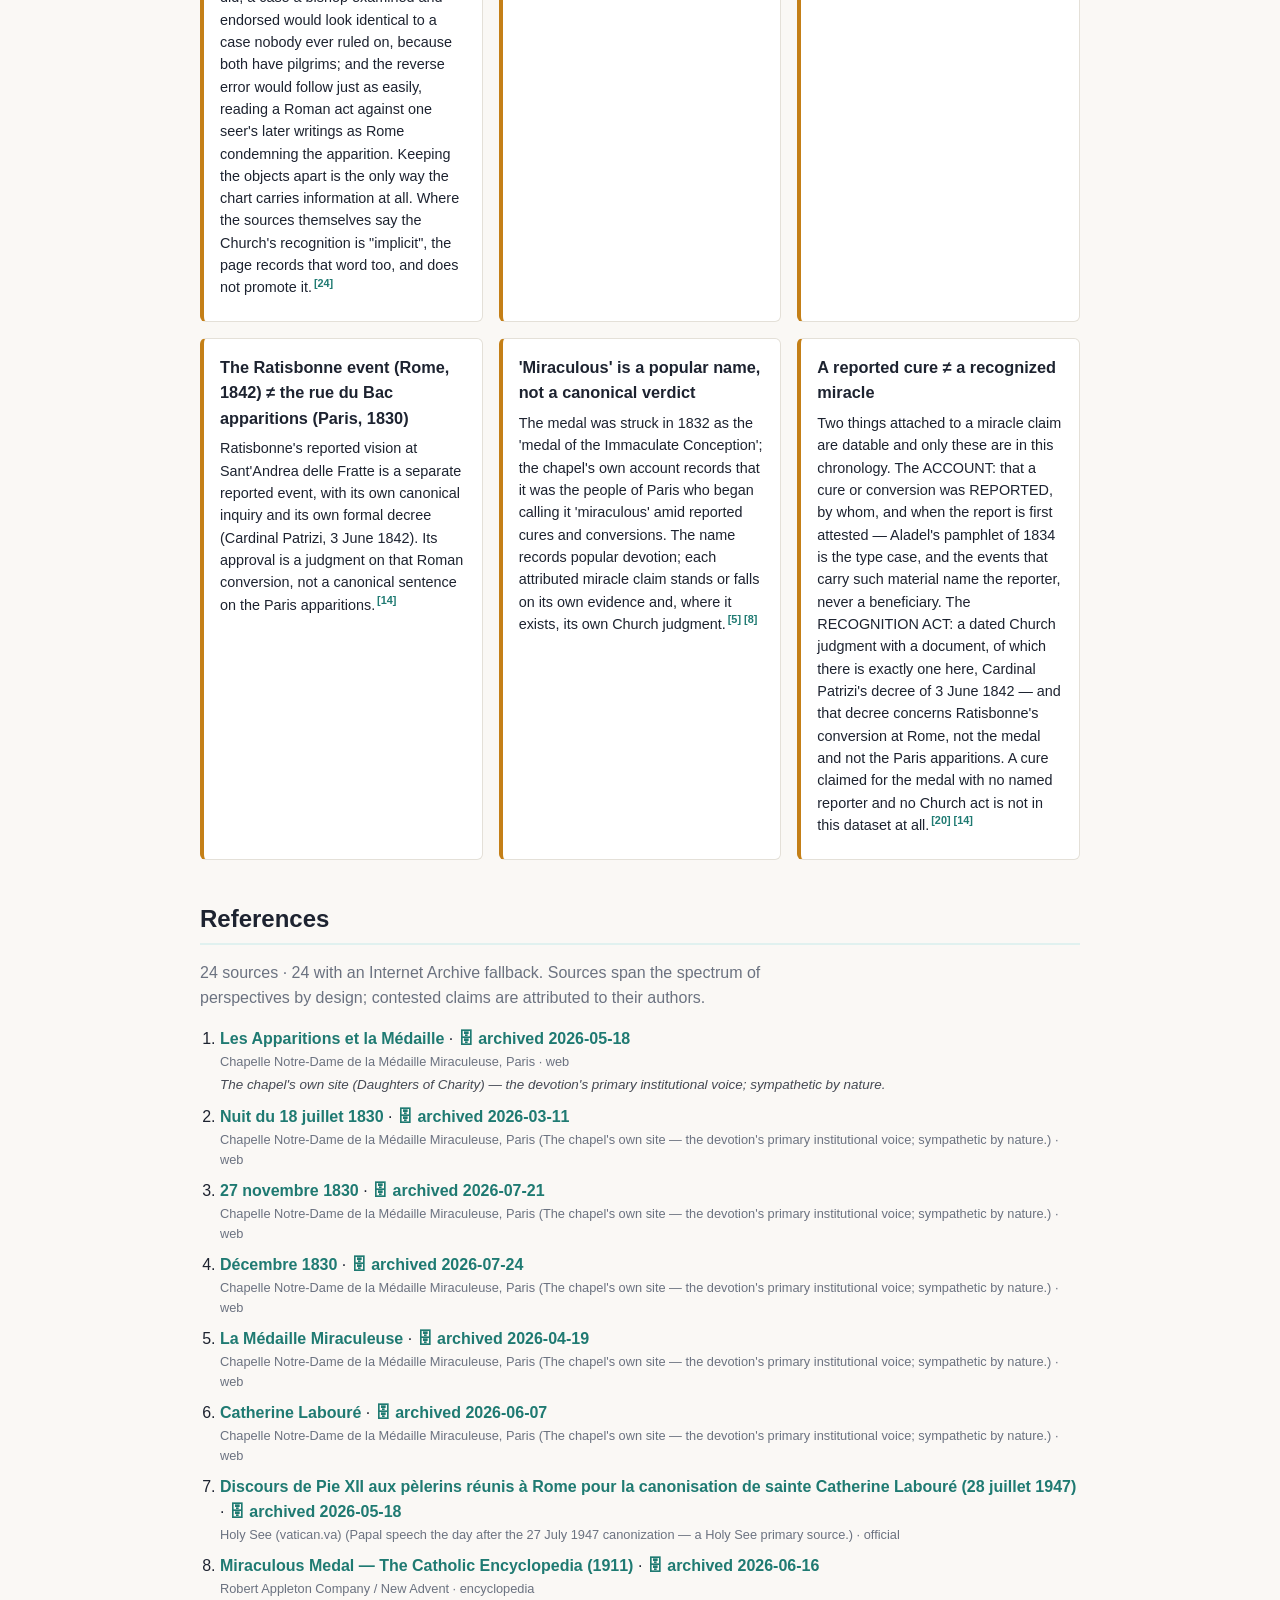
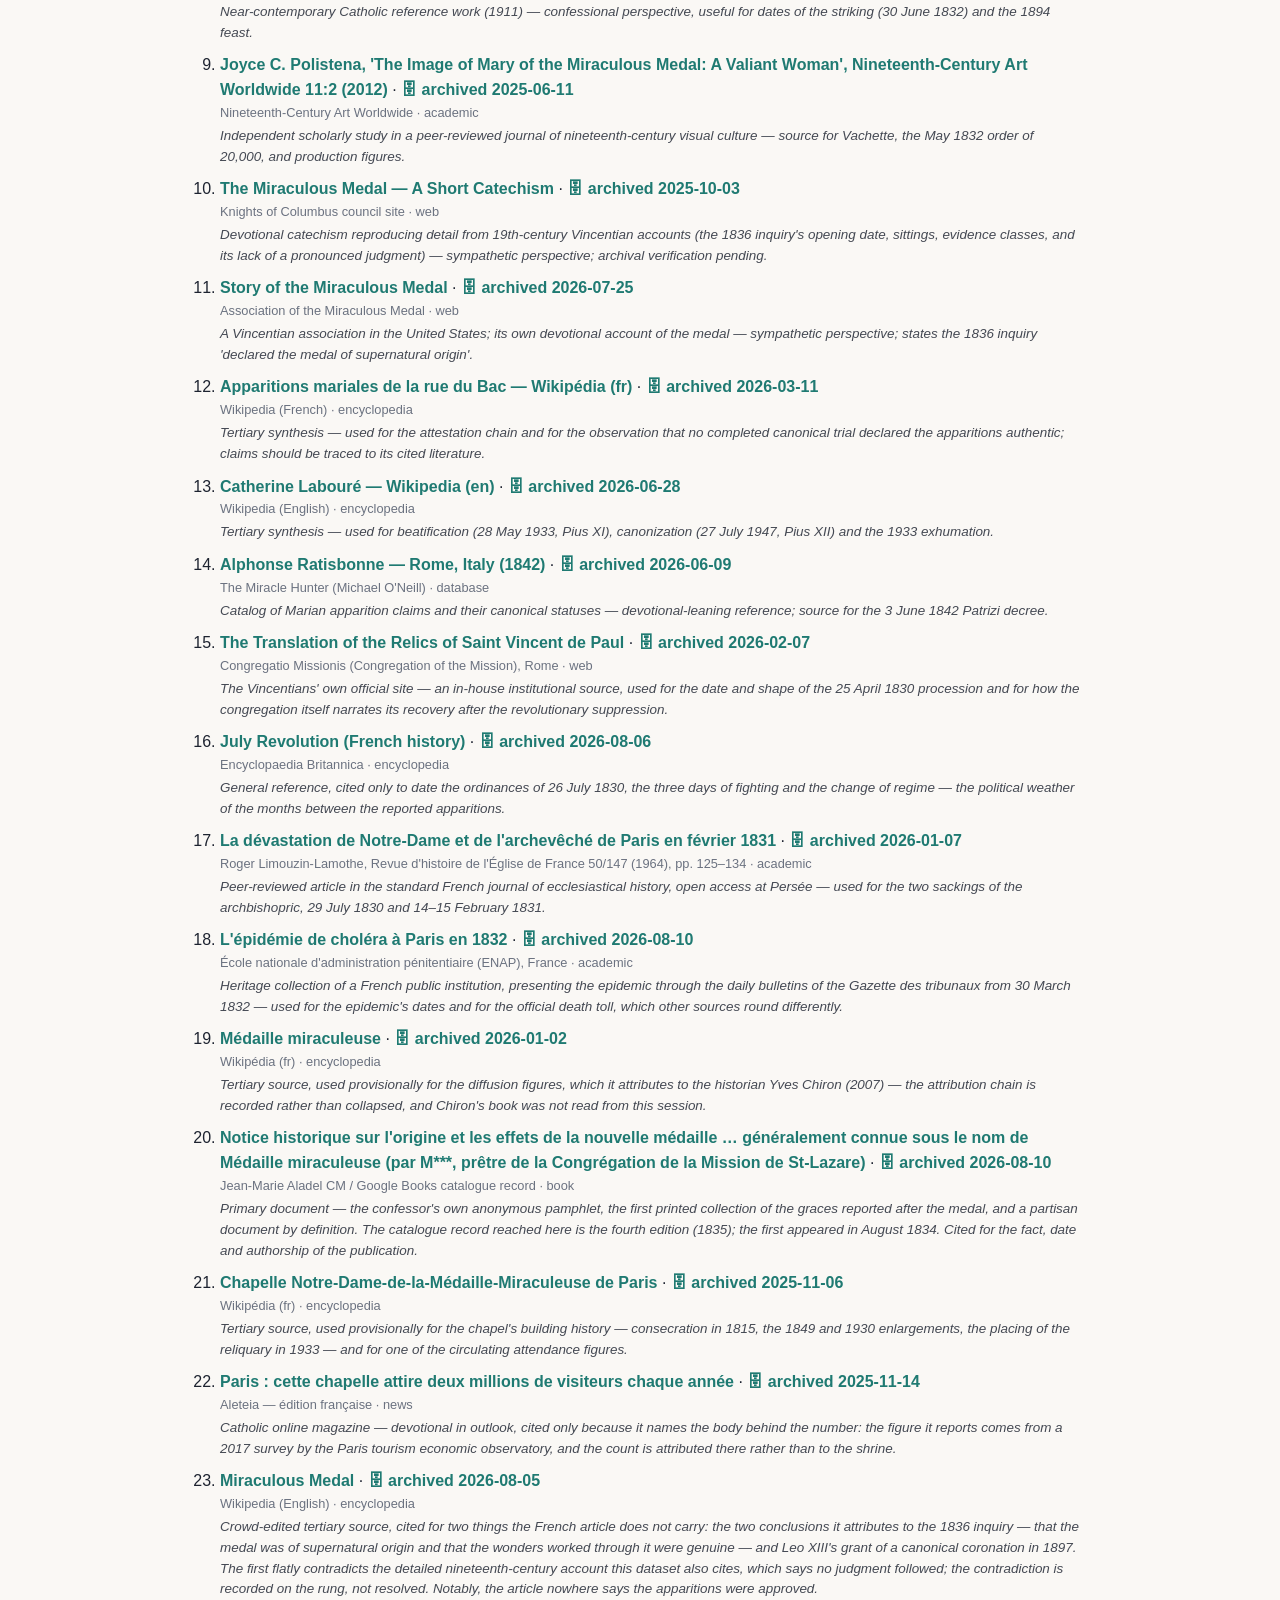
==== commit 03d0c388: "Phone layout: nothing widens the page; river skips a year-only date From cronologia/core#112: - .viz" ====
--- a/docs/en/index.html
+++ b/docs/en/index.html
@@ -373,7 +373,7 @@
           </div>
         </li>
         <li class="rv-e rv-u" data-i="12" data-lanes="" data-decade="1830s">
-          <div class="rv-year">1835<small>1835</small> <span class="flag" title="Date not yet verified against a primary source">?</span></div>
+          <div class="rv-year">1835 <span class="flag" title="Date not yet verified against a primary source">?</span></div>
           <div class="rv-node" aria-hidden="true"><i class="rv-l0" style="--k:0"></i></div>
           <div class="rv-card">
             <p class="rv-kick"><span>Paris, France</span></p>
@@ -411,7 +411,7 @@
           </div>
         </li>
         <li class="rv-e rv-u" data-i="16" data-lanes="" data-decade="1840s">
-          <div class="rv-year">1849<small>1849</small> <span class="flag" title="Date not yet verified against a primary source">?</span></div>
+          <div class="rv-year">1849 <span class="flag" title="Date not yet verified against a primary source">?</span></div>
           <div class="rv-node" aria-hidden="true"><i class="rv-l0" style="--k:0"></i></div>
           <div class="rv-card">
             <p class="rv-kick"><span>Paris, France</span></p>
@@ -440,7 +440,7 @@
           </div>
         </li>
         <li class="rv-e rv-u" data-i="19" data-lanes="" data-decade="1890s">
-          <div class="rv-year">1897<small>1897</small> <span class="flag" title="Date not yet verified against a primary source">?</span></div>
+          <div class="rv-year">1897 <span class="flag" title="Date not yet verified against a primary source">?</span></div>
           <div class="rv-node" aria-hidden="true"><i class="rv-l0" style="--k:0"></i></div>
           <div class="rv-card">
             <p class="rv-kick"><span>Rome / Paris</span></p>
@@ -451,7 +451,7 @@
         </li>
         <li class="rv-gap"><span>3 decades with no recorded events (1900–1929)</span></li>
         <li class="rv-e rv-u" id="decade-1930" data-i="20" data-lanes="" data-decade="1930s">
-          <div class="rv-year">1930<small>1930</small> <span class="flag" title="Date not yet verified against a primary source">?</span></div>
+          <div class="rv-year">1930 <span class="flag" title="Date not yet verified against a primary source">?</span></div>
           <div class="rv-node" aria-hidden="true"><i class="rv-l0" style="--k:0"></i></div>
           <div class="rv-card">
             <p class="rv-kick"><span>Paris, France</span></p>
@@ -490,7 +490,7 @@
         </li>
         <li class="rv-gap"><span>6 decades with no recorded events (1950–2009)</span></li>
         <li class="rv-e" id="decade-2010" data-i="24" data-lanes="" data-decade="2010s">
-          <div class="rv-year">2017<small>2017</small></div>
+          <div class="rv-year">2017</div>
           <div class="rv-node" aria-hidden="true"><i class="rv-l0" style="--k:0"></i></div>
           <div class="rv-card">
             <p class="rv-kick"><span>Paris, France</span></p>
--- a/docs/styles.css
+++ b/docs/styles.css
@@ -72,7 +72,7 @@
 .facts dd { margin: 0; }
 
 /* Chronology table */
-.table-scroll { overflow-x: auto; }
+.table-scroll { position: relative; overflow-x: auto; }
 table.meetings { width: 100%; border-collapse: collapse; font-size: .92rem; background: var(--surface); }
 table.meetings th, table.meetings td { text-align: left; padding: .55rem .65rem; border-bottom: 1px solid var(--line); vertical-align: top; }
 table.meetings thead th { background: #2a2f3a; color: #fff; position: sticky; top: 0; }
@@ -153,7 +153,7 @@
 /* Branch timeline ("subway diagram"; rendered only when the data declares
    `branchTimeline`). The SVG keeps its natural size inside a horizontal
    scroll container on small screens; print scales it to the page. */
-.viz-scroll { overflow-x: auto; -webkit-overflow-scrolling: touch; }
+.viz-scroll { position: relative; overflow-x: auto; -webkit-overflow-scrolling: touch; }
 figure.branch-timeline { margin: 1rem 0 0; }
 .branch-timeline-svg { display: block; }
 .branch-timeline-svg text { font-family: inherit; }
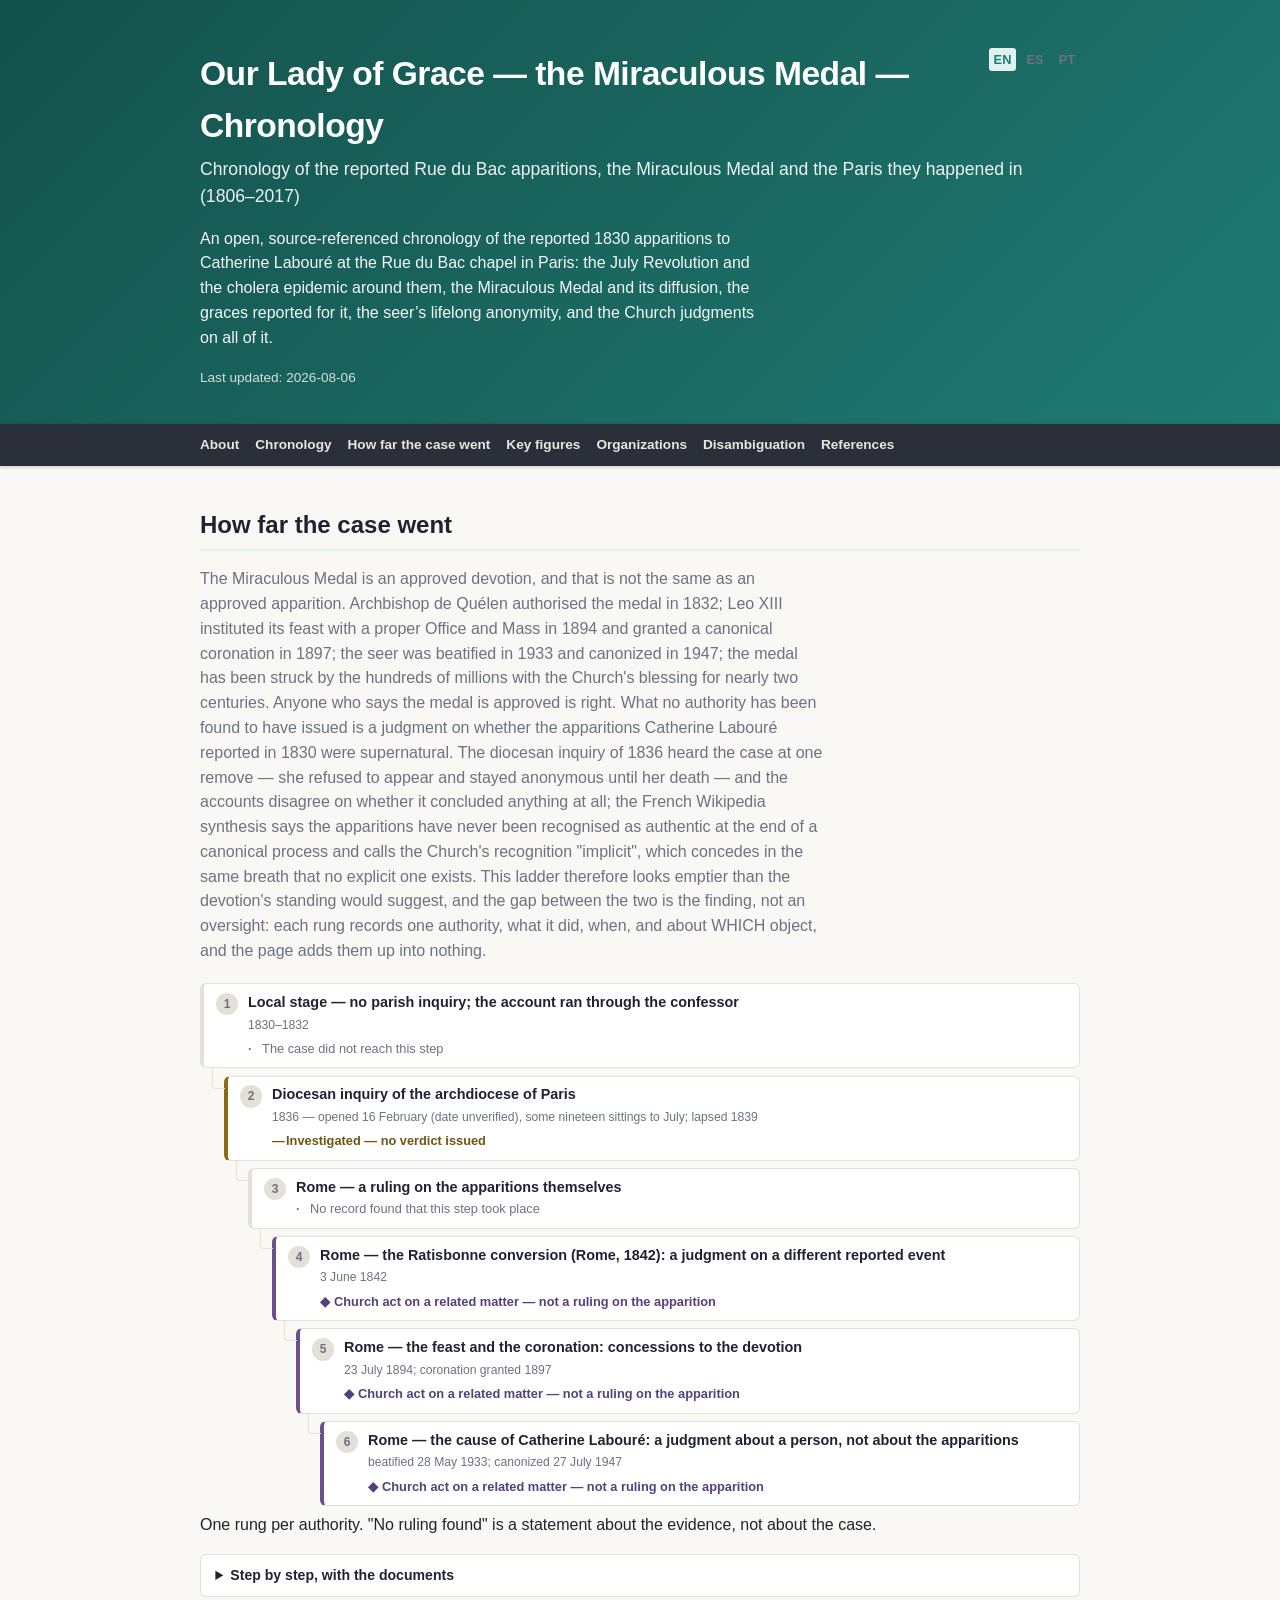
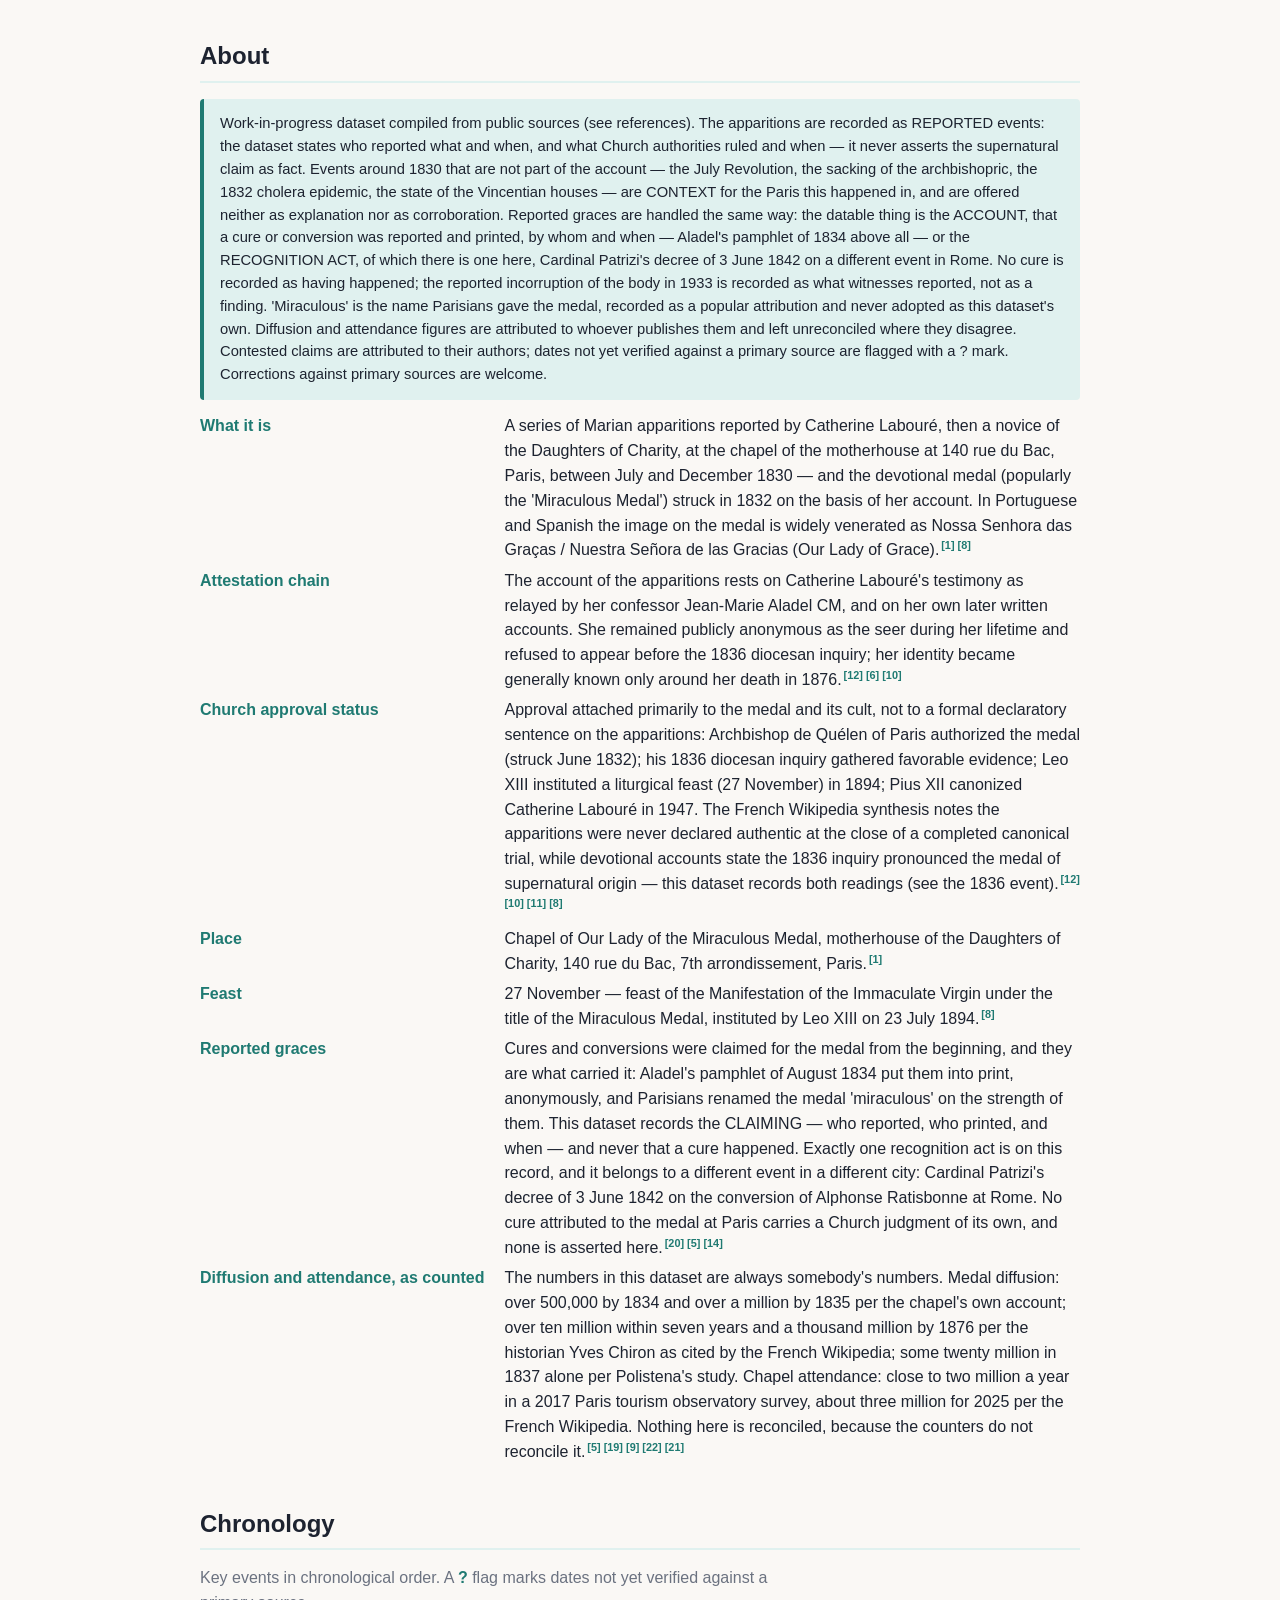
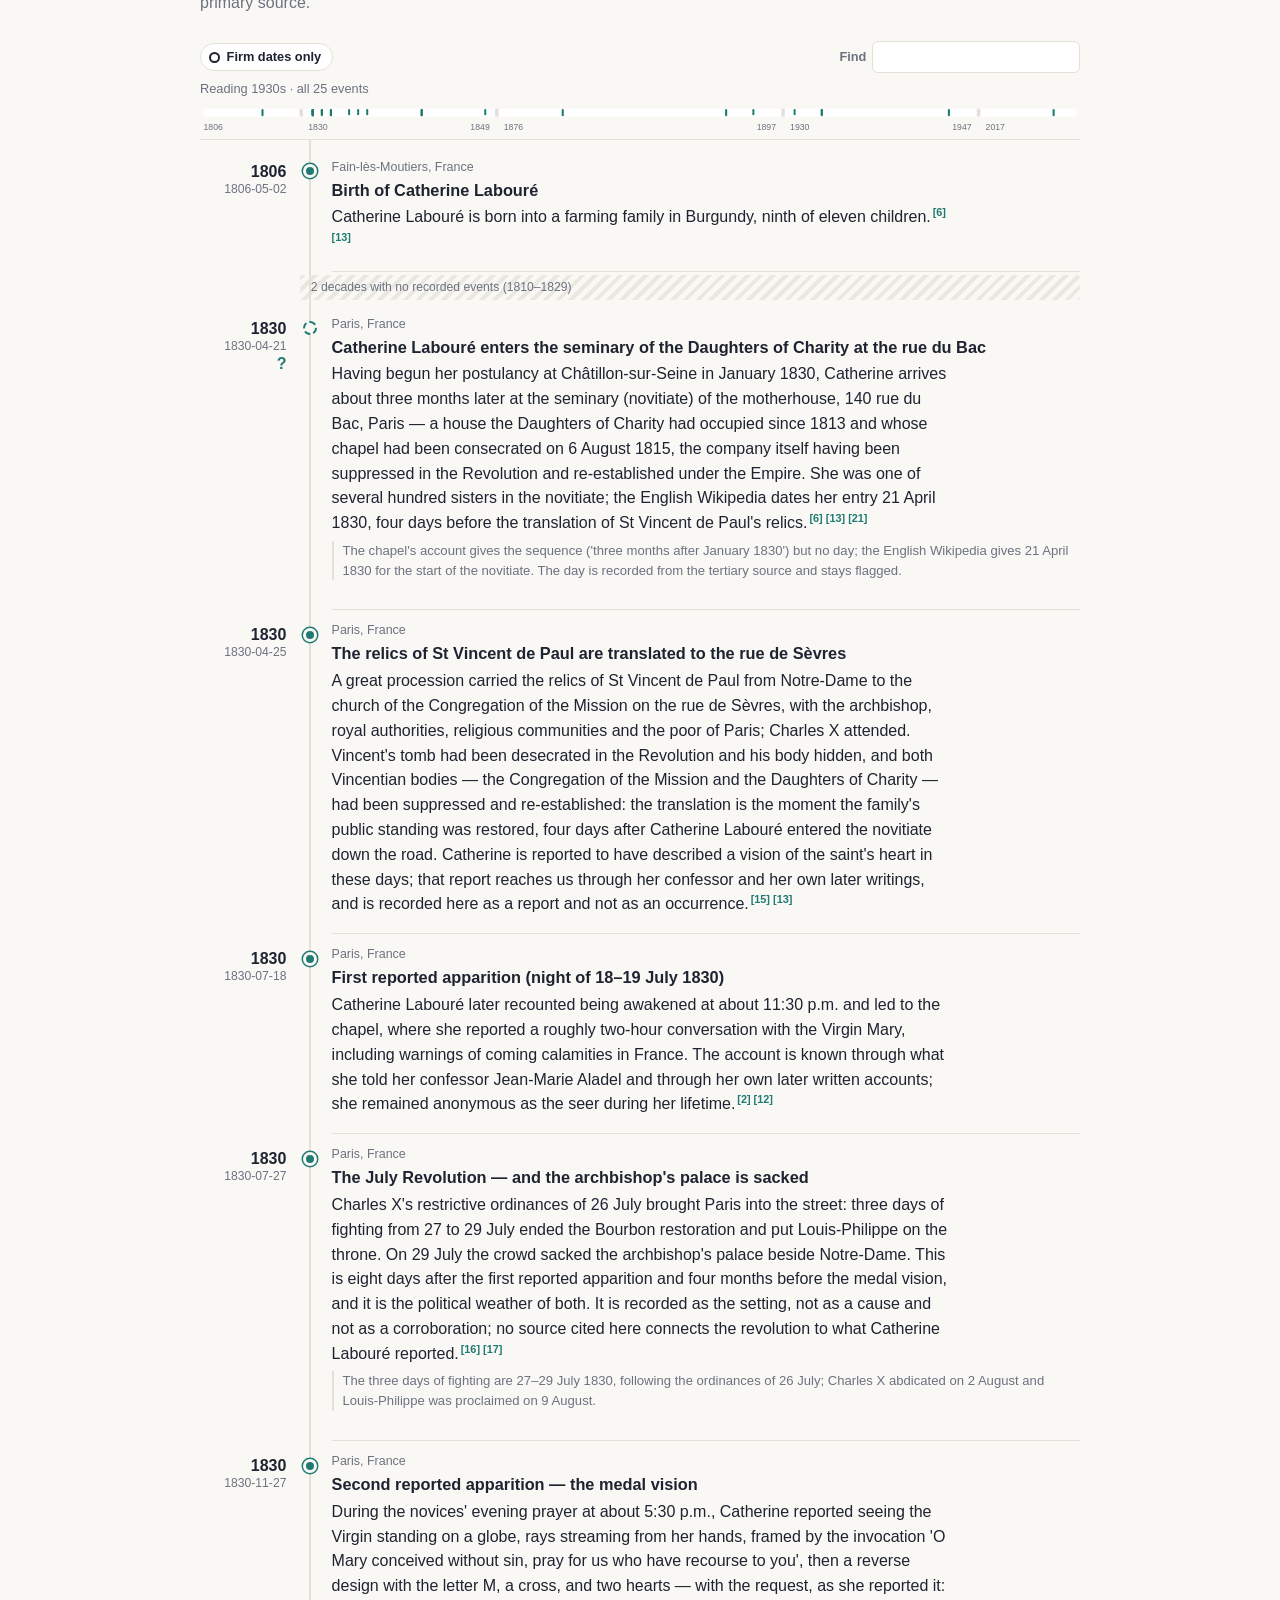
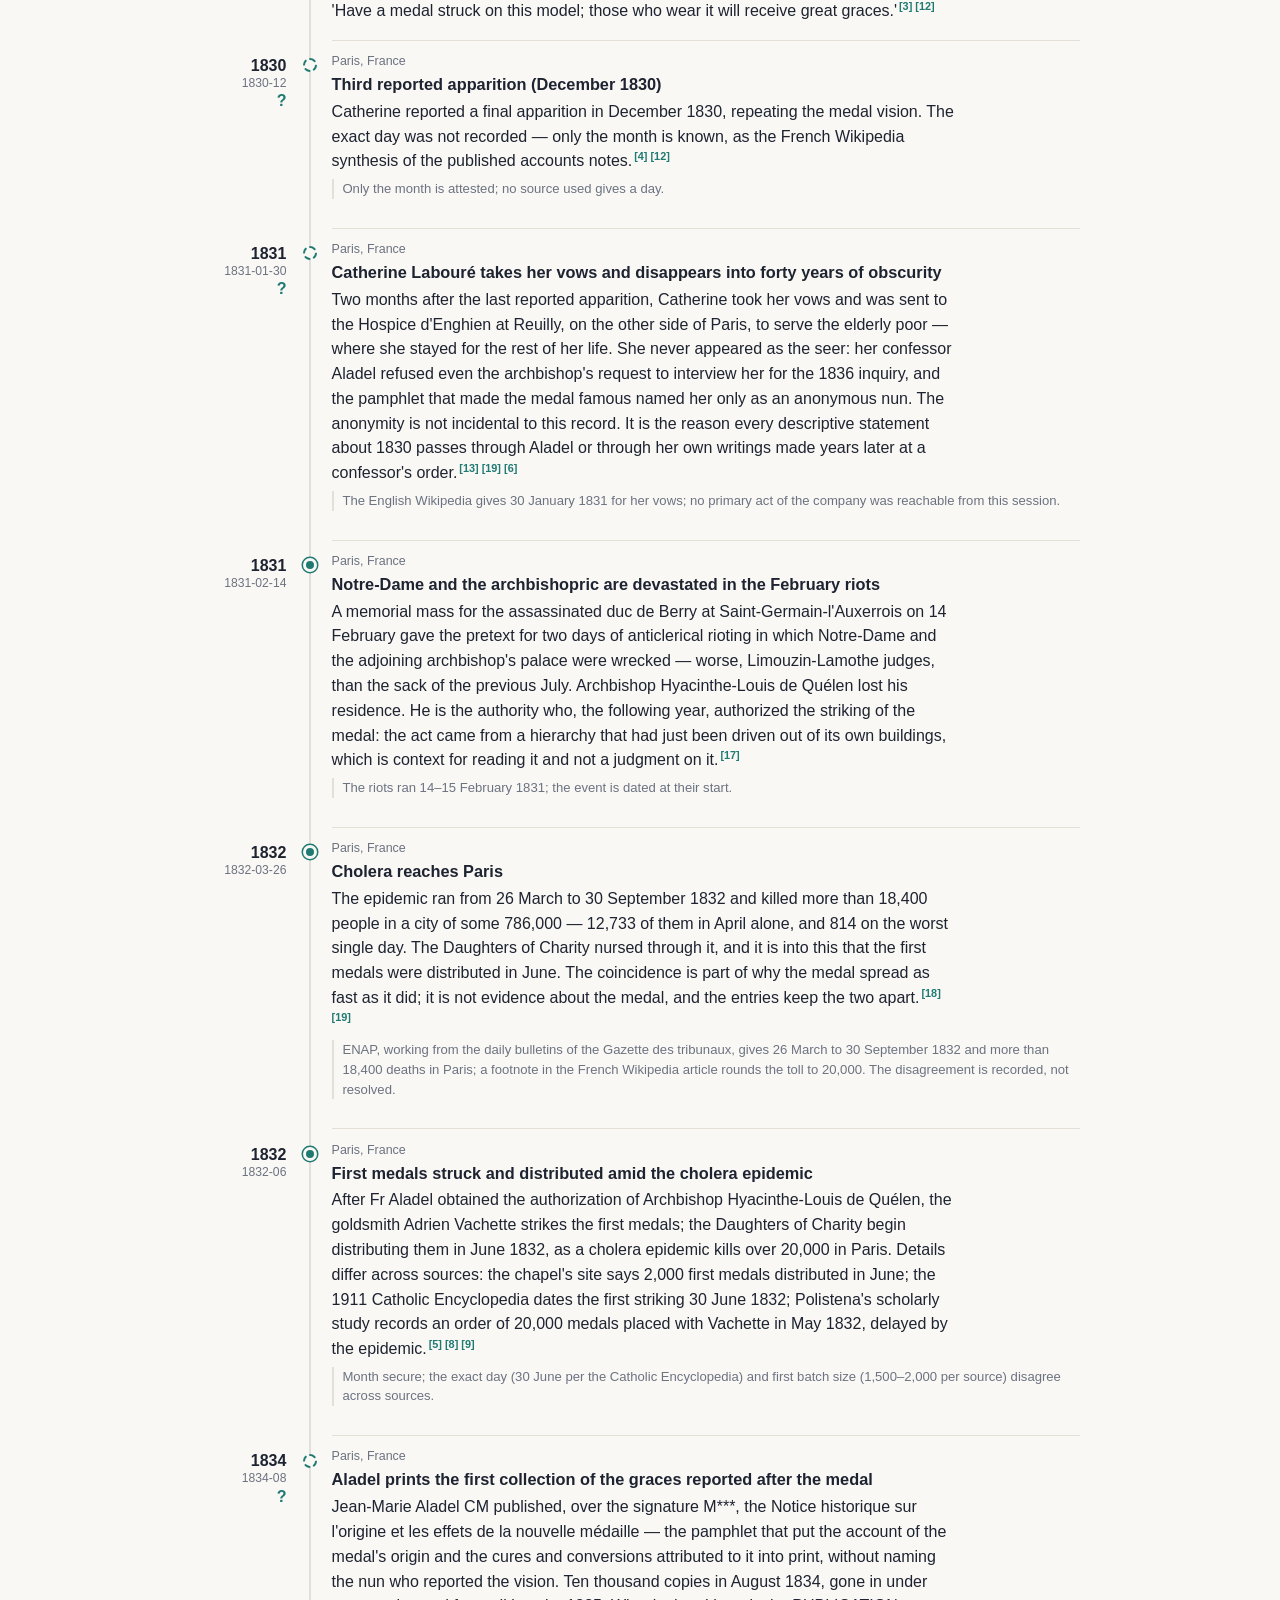
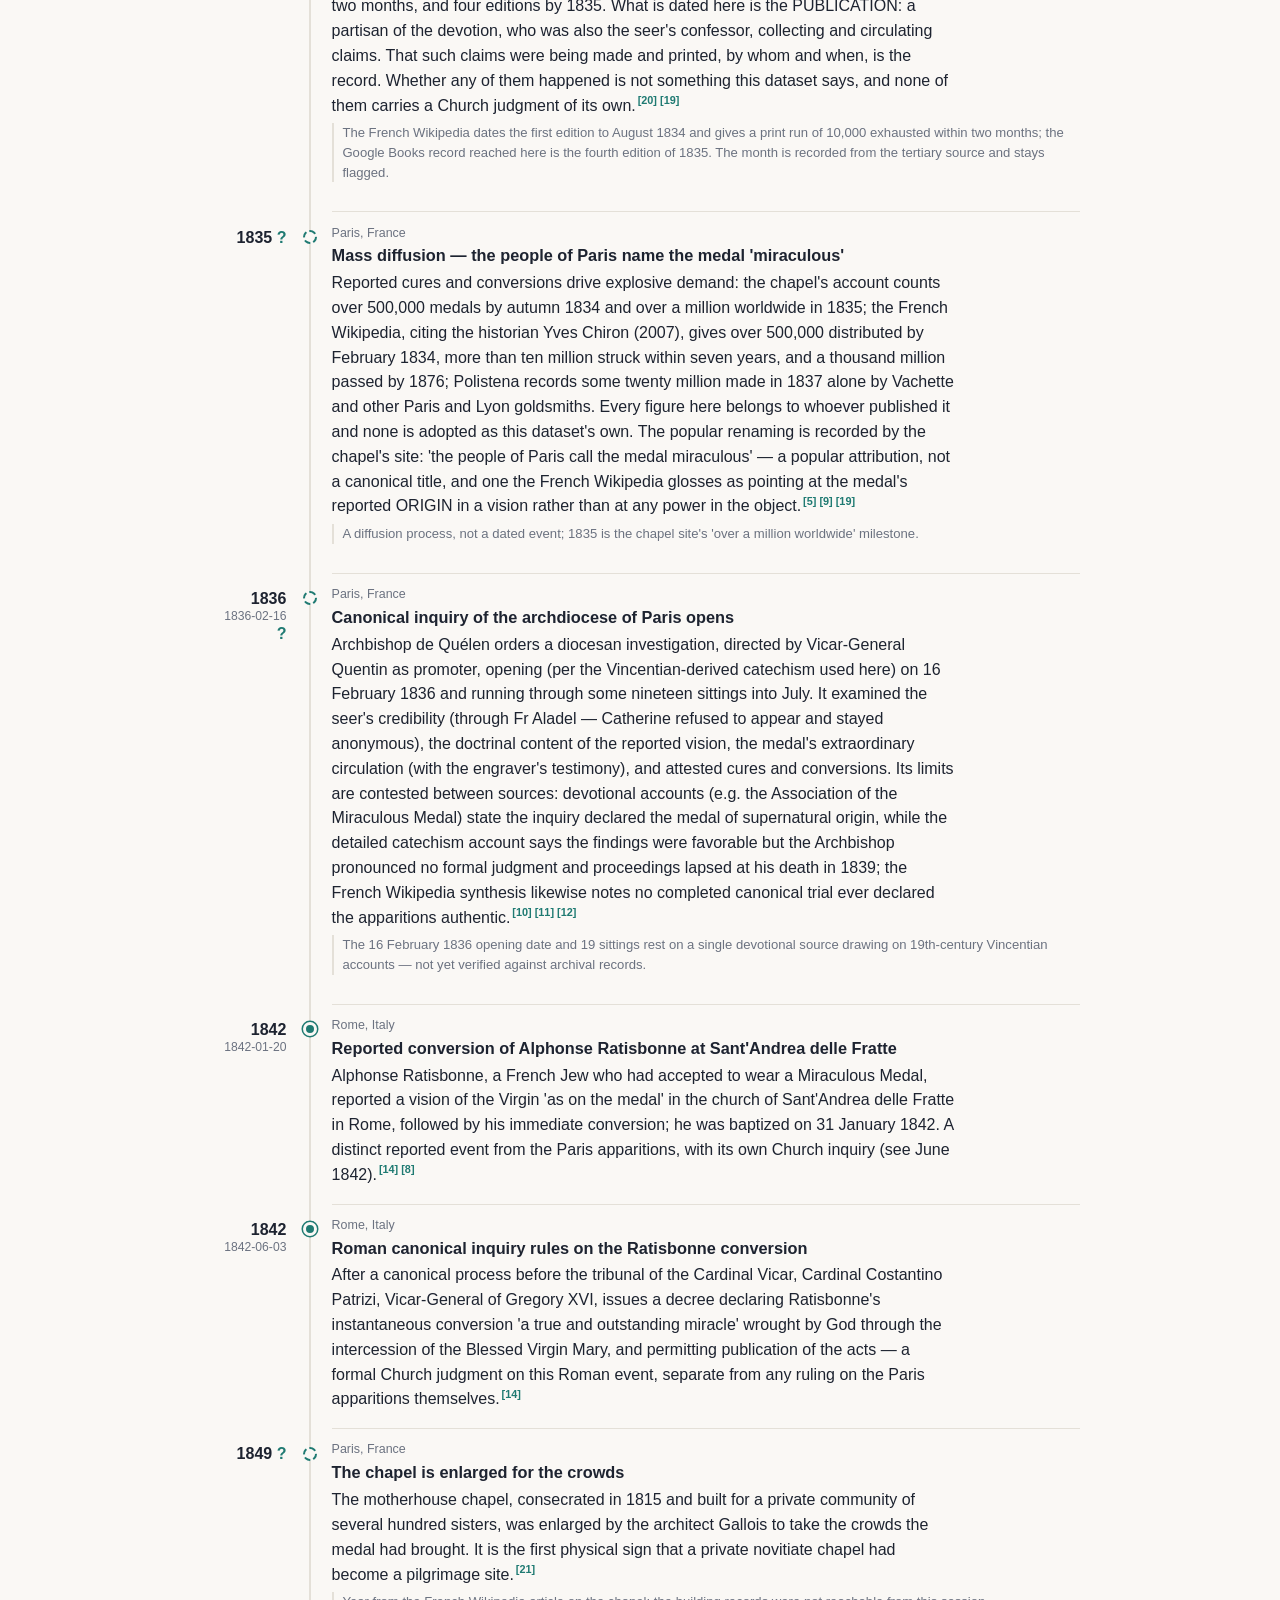
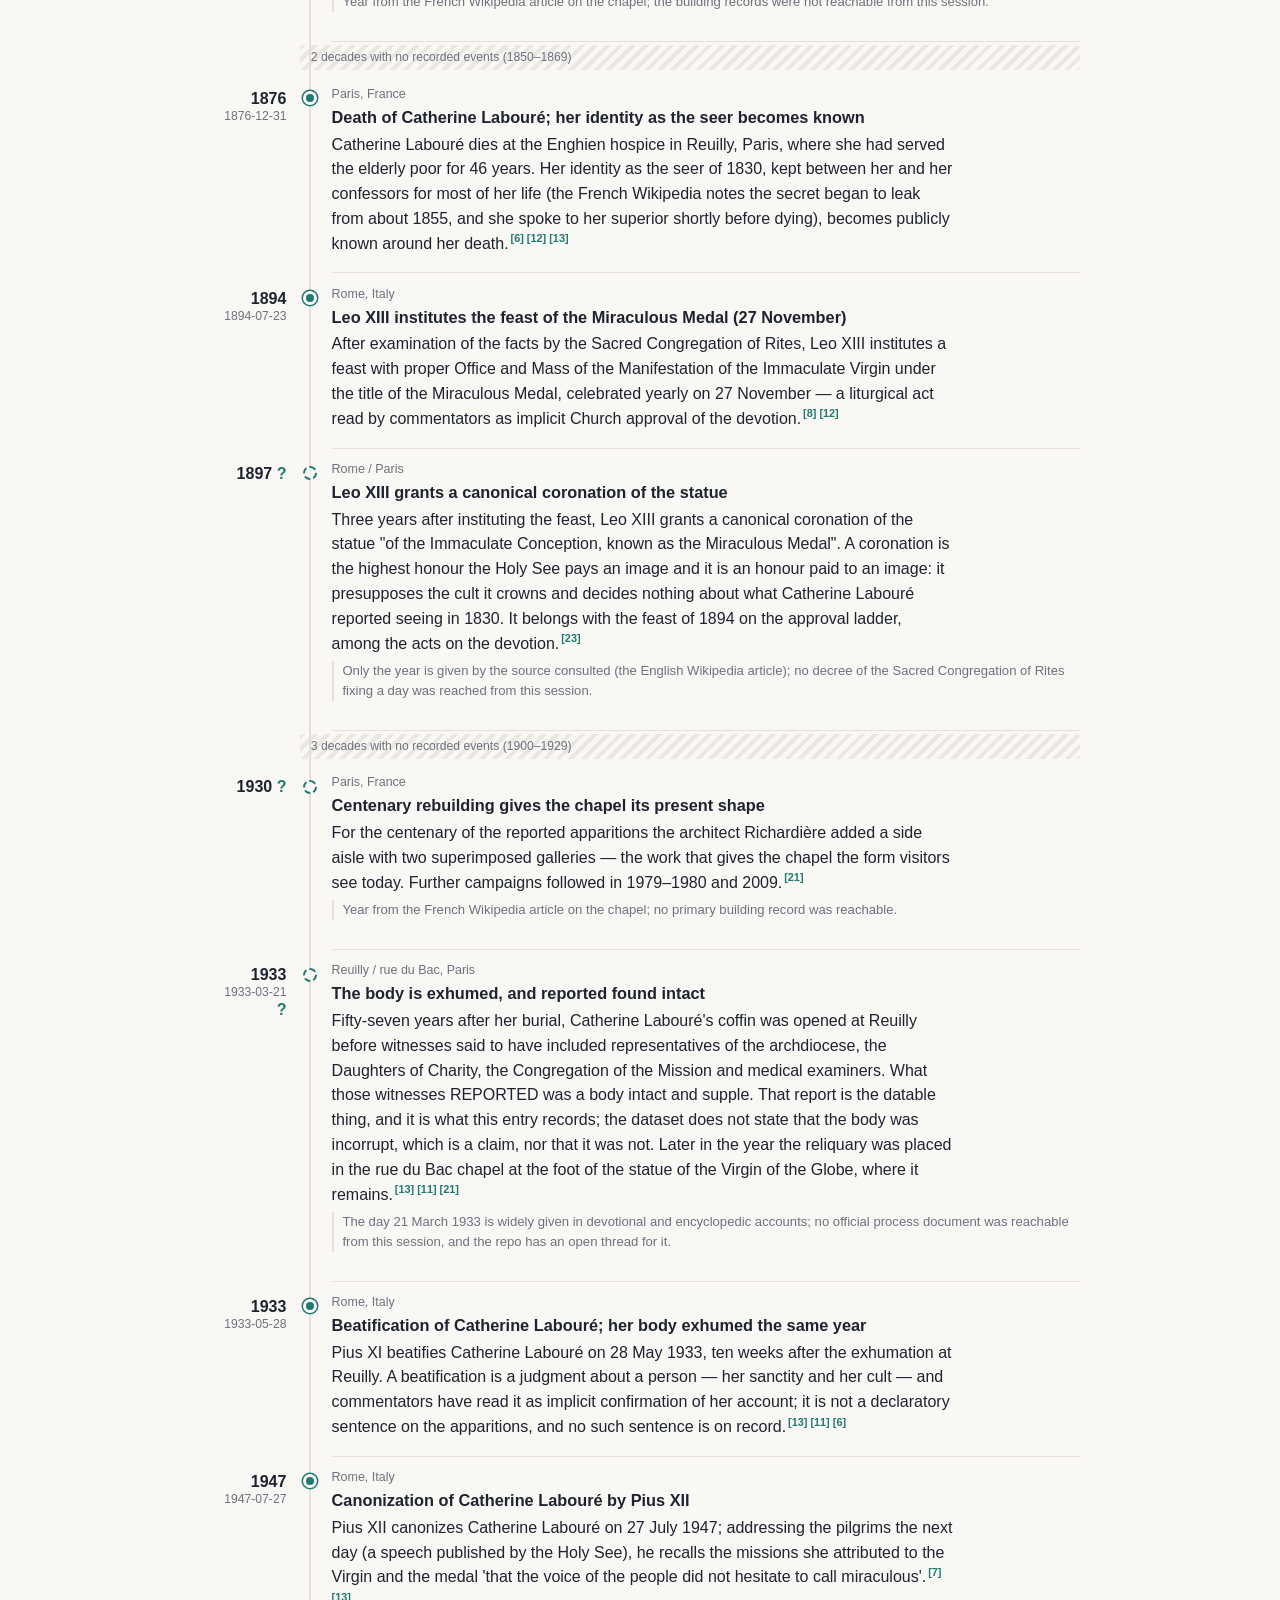
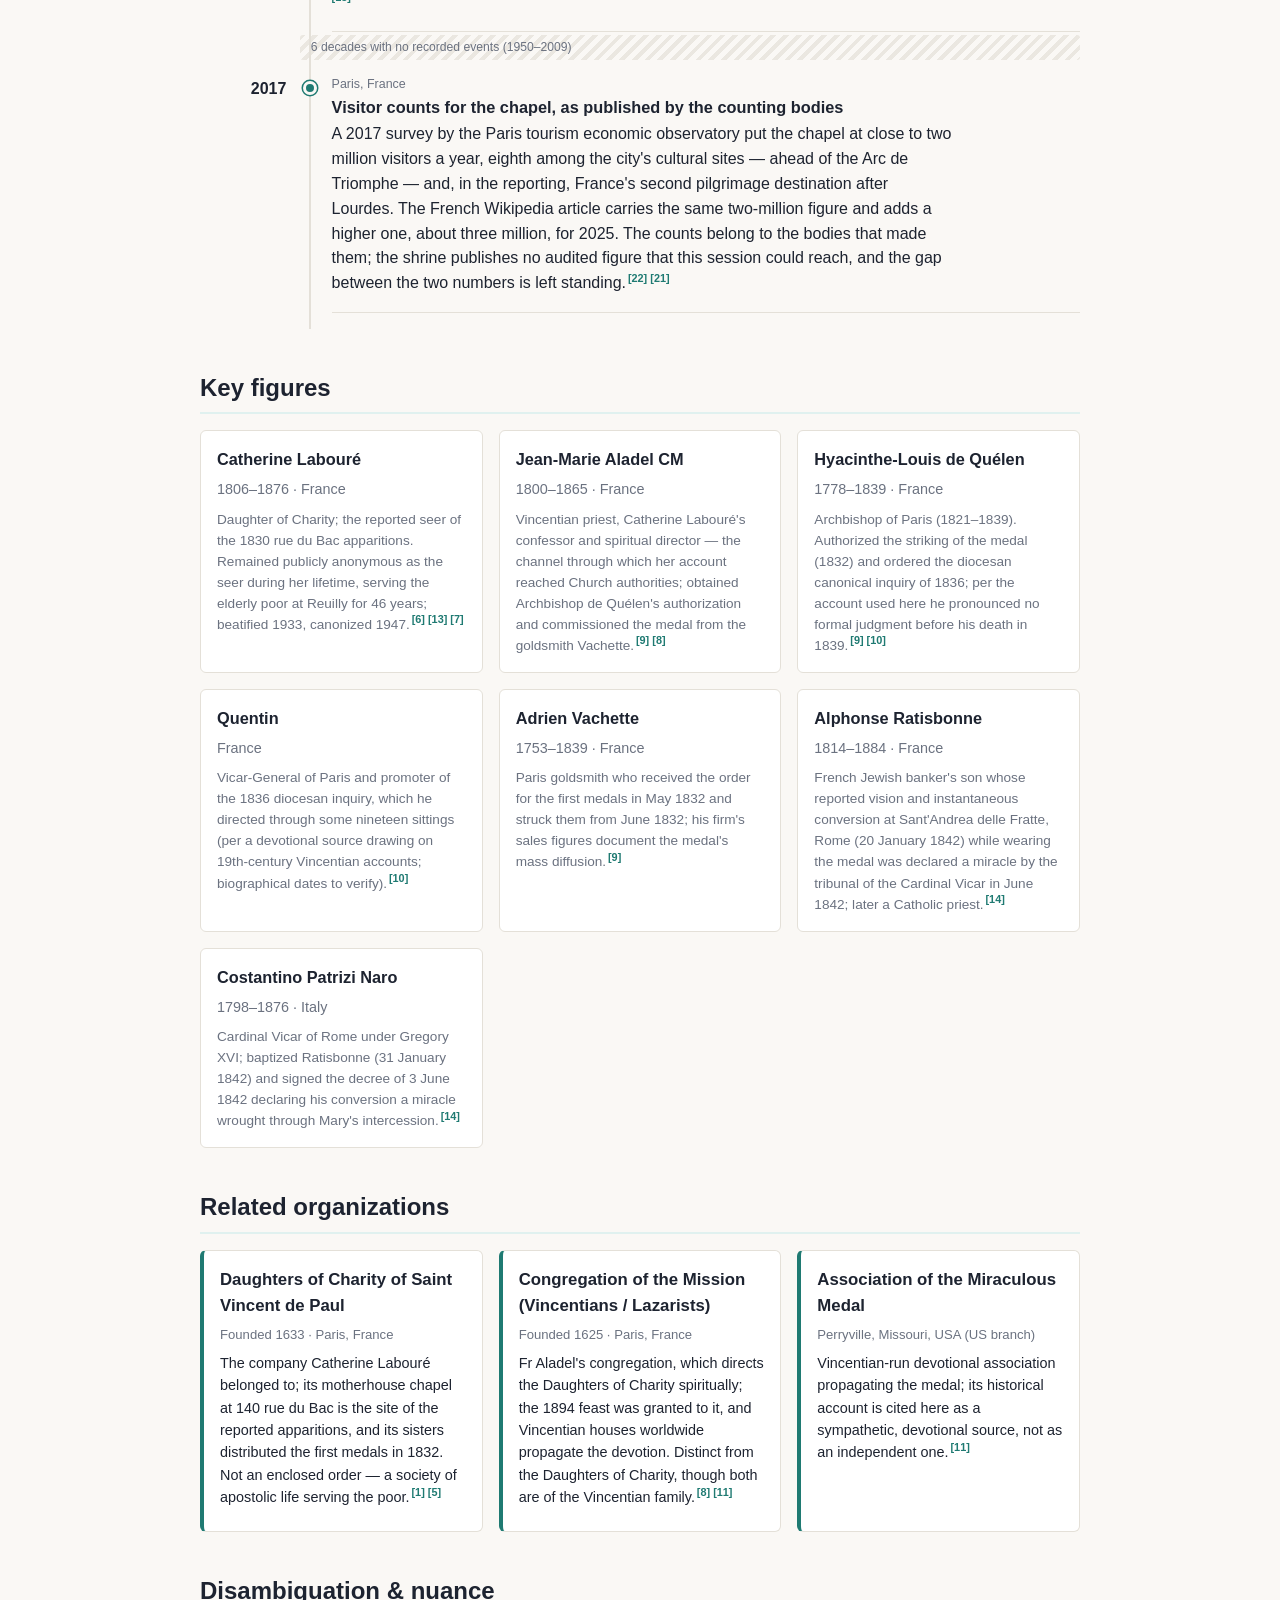
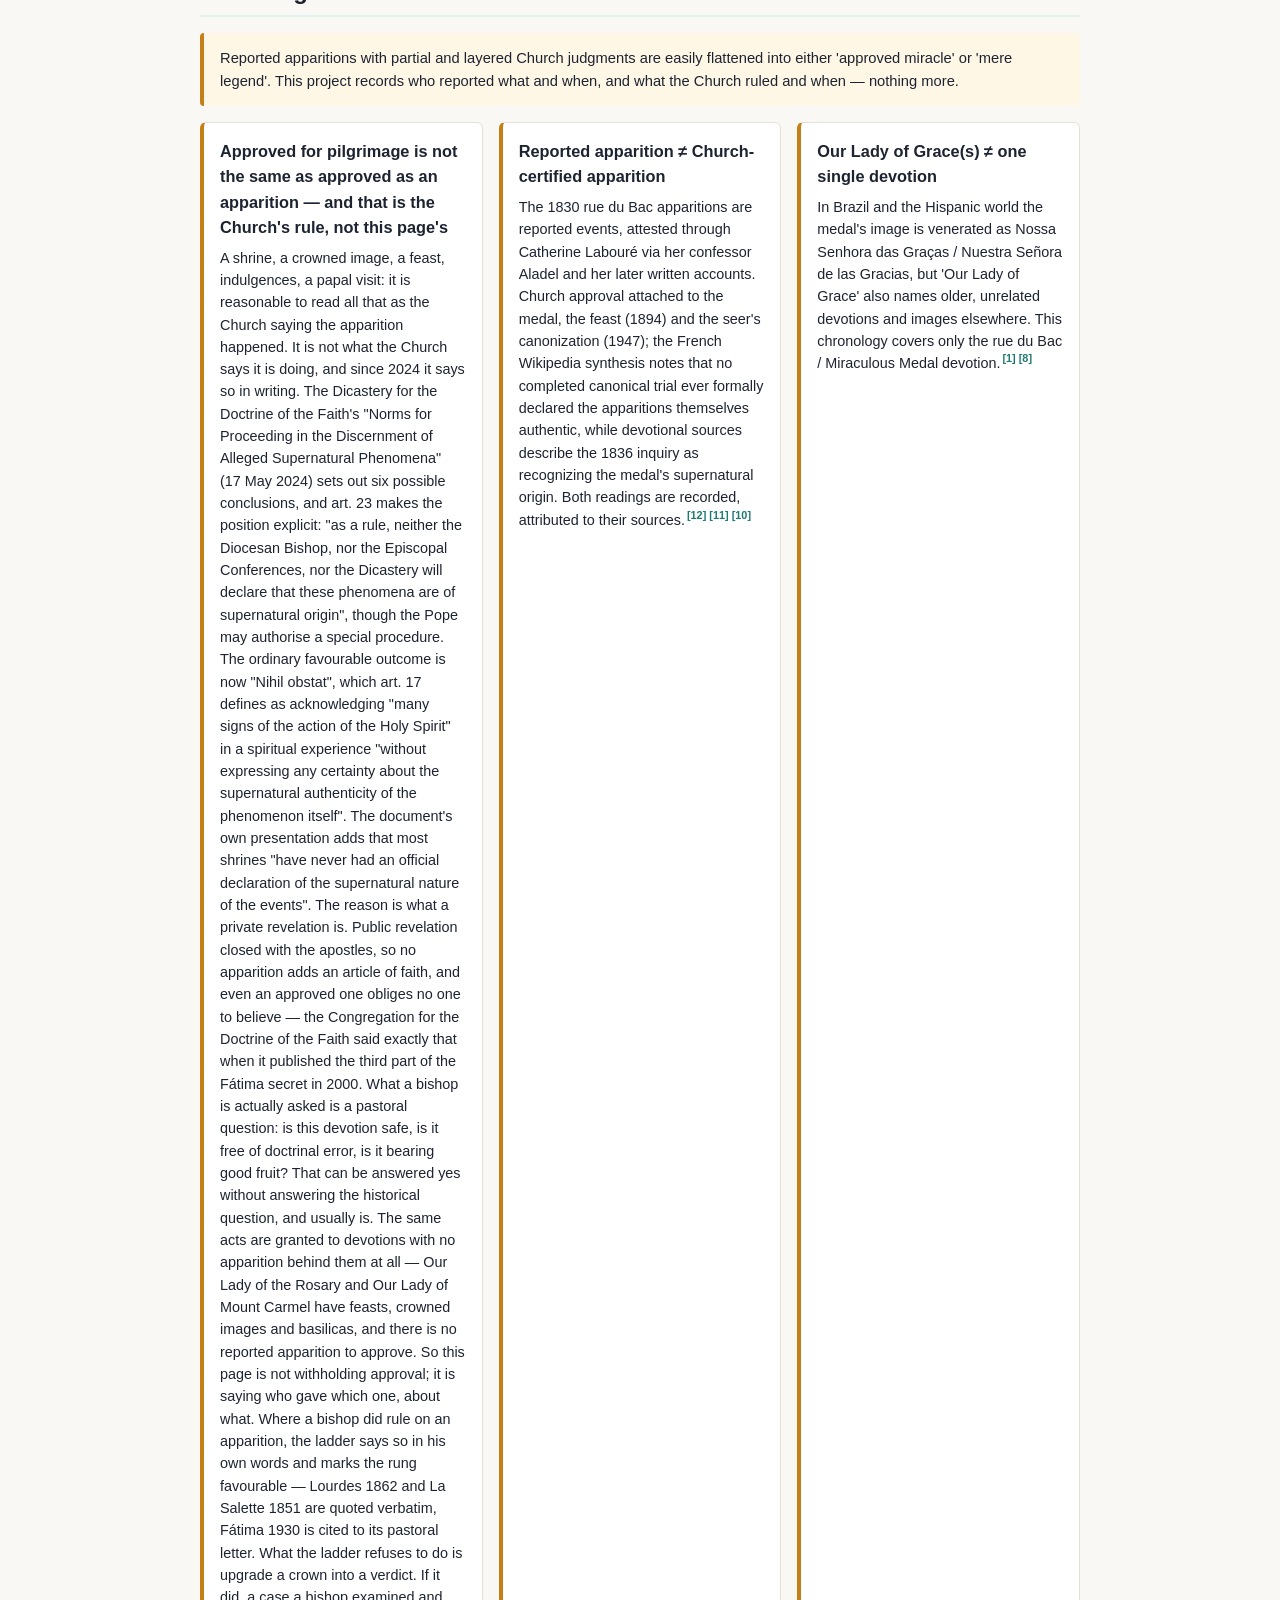
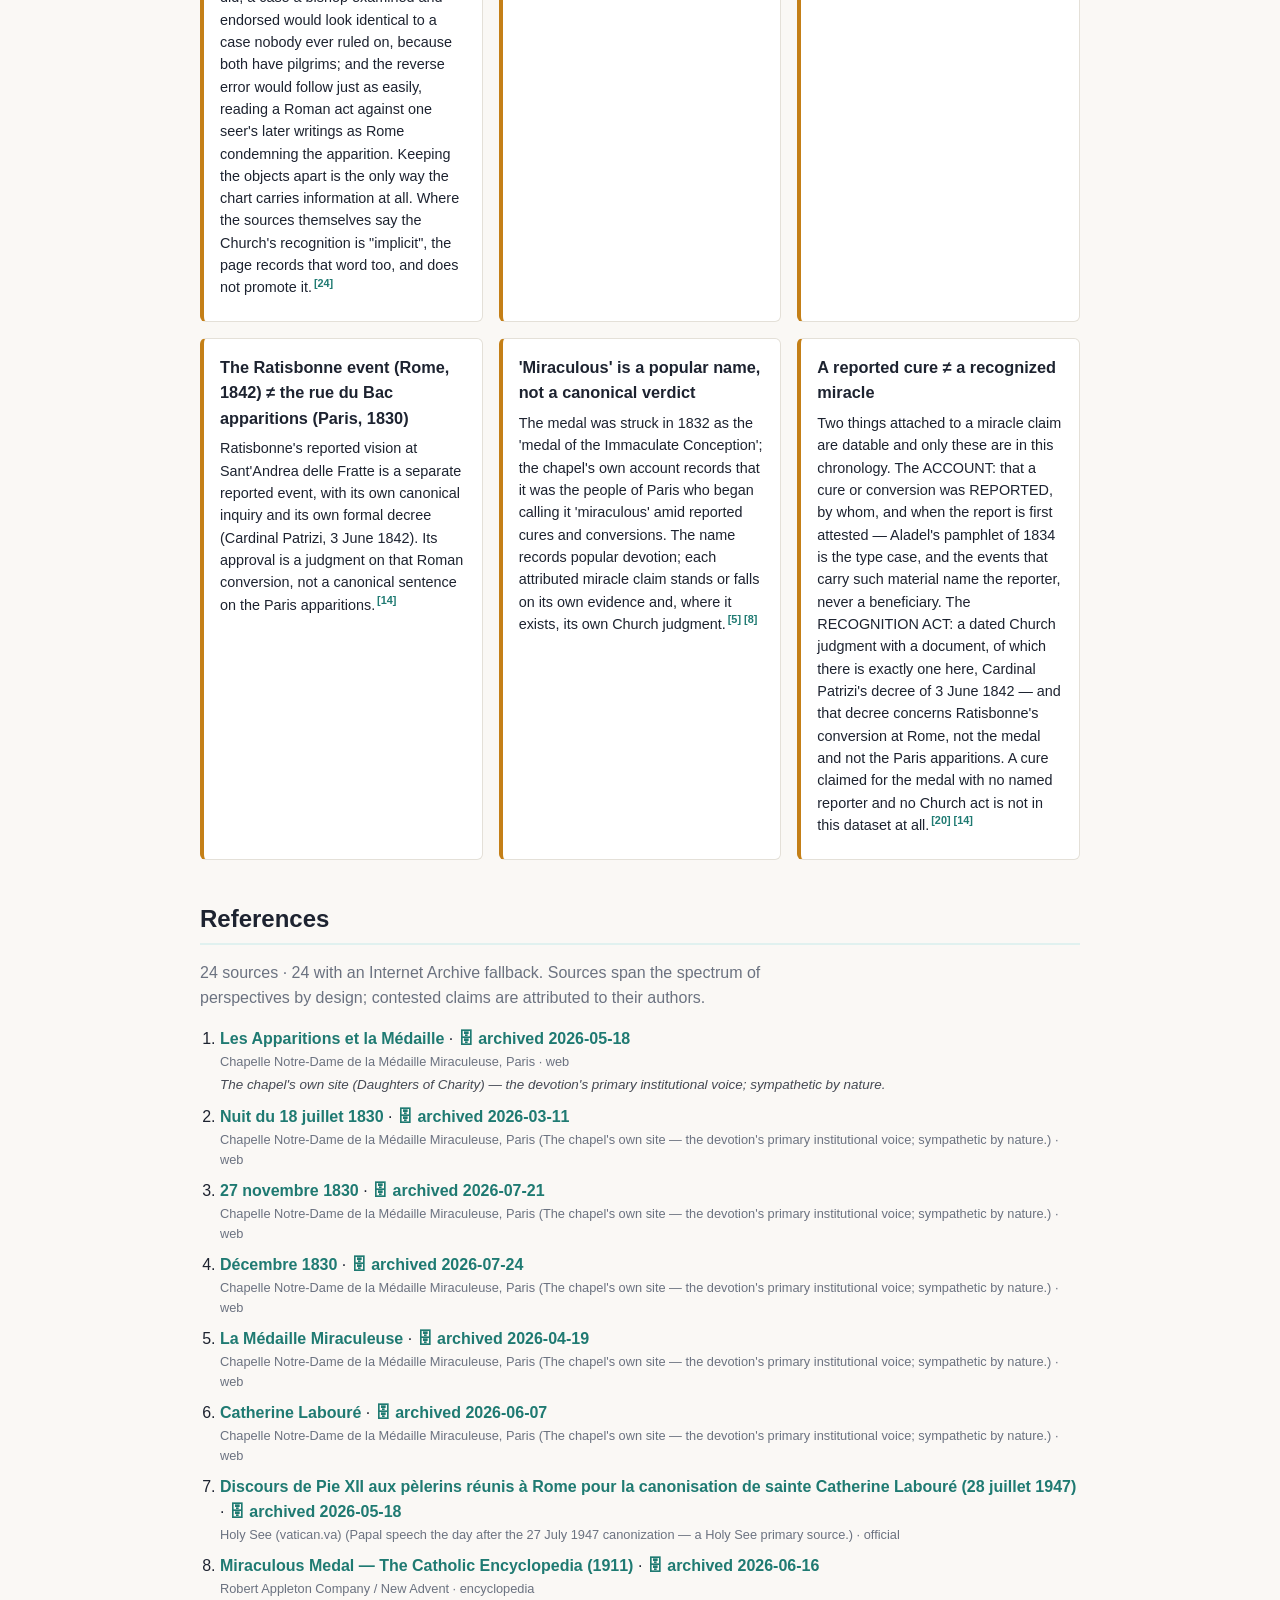
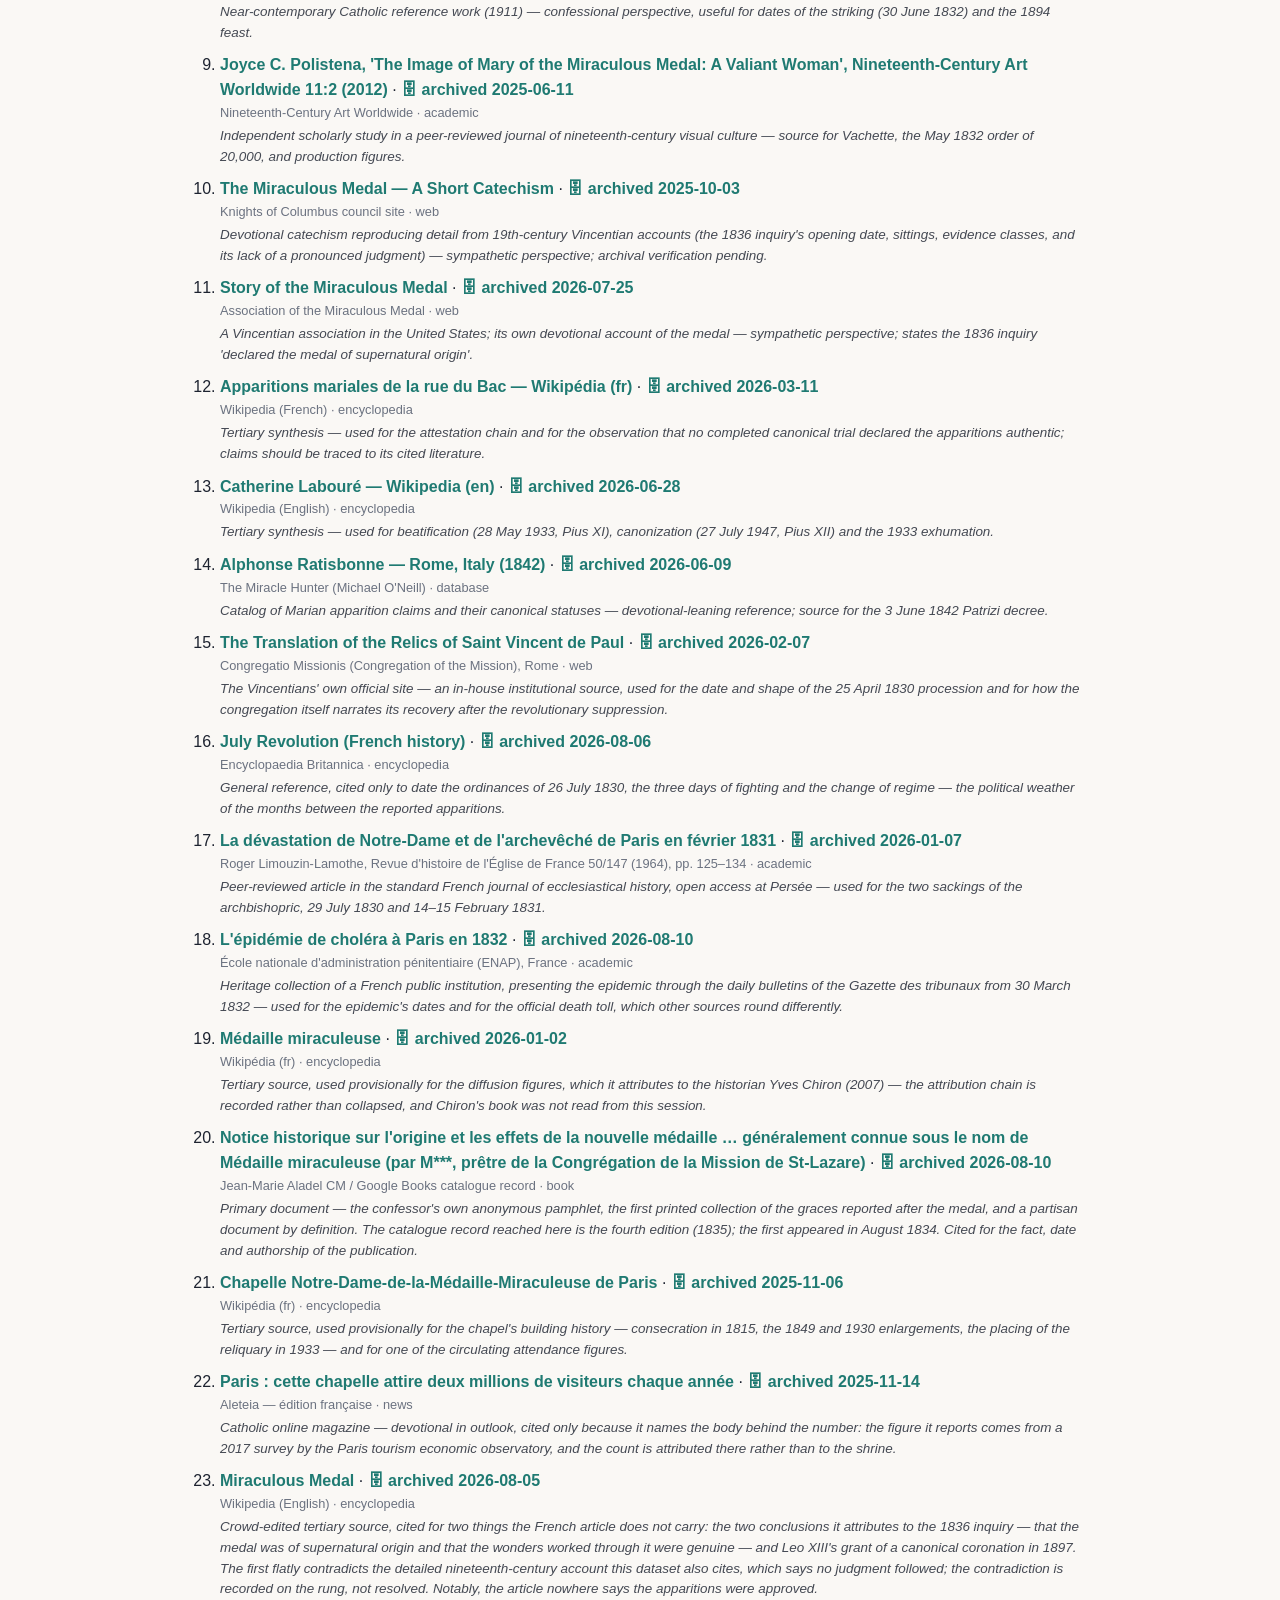
==== commit 4946807f: "River ribbon: print each axis year once (core#116) Port of the template fix: axis marks are deduplic" ====
--- a/docs/en/index.html
+++ b/docs/en/index.html
@@ -251,7 +251,7 @@
         <svg class="rv-ribbon" viewBox="-4 0 1008 29" preserveAspectRatio="xMinYMid meet" role="img" aria-label="Overview of all 25 events; long gaps in the record are drawn as breaks">
           <rect class="rv-row" x="0" y="2" width="1000" height="9"/><rect class="rv-brk" x="110" y="2" width="4" height="9"><title>2 decades with no recorded events (1810–1829)</title></rect><rect class="rv-brk" x="334" y="2" width="4" height="9"><title>2 decades with no recorded events (1850–1869)</title></rect><rect class="rv-brk" x="662" y="2" width="4" height="9"><title>3 decades with no recorded events (1900–1929)</title></rect><rect class="rv-brk" x="886" y="2" width="4" height="9"><title>6 decades with no recorded events (1950–2009)</title></rect>
           <line class="rv-tick rv-l0" data-i="0" x1="67.6" x2="67.6" y1="3.5" y2="9.5"/><line class="rv-tick rv-l0 rv-u" data-i="1" x1="125.2" x2="125.2" y1="3.5" y2="9.5"/><line class="rv-tick rv-l0" data-i="2" x1="125.2" x2="125.2" y1="3.5" y2="9.5"/><line class="rv-tick rv-l0" data-i="3" x1="125.2" x2="125.2" y1="3.5" y2="9.5"/><line class="rv-tick rv-l0" data-i="4" x1="125.2" x2="125.2" y1="3.5" y2="9.5"/><line class="rv-tick rv-l0" data-i="5" x1="125.2" x2="125.2" y1="3.5" y2="9.5"/><line class="rv-tick rv-l0 rv-u" data-i="6" x1="125.2" x2="125.2" y1="3.5" y2="9.5"/><line class="rv-tick rv-l0 rv-u" data-i="7" x1="135.6" x2="135.6" y1="3.5" y2="9.5"/><line class="rv-tick rv-l0" data-i="8" x1="135.6" x2="135.6" y1="3.5" y2="9.5"/><line class="rv-tick rv-l0" data-i="9" x1="146" x2="146" y1="3.5" y2="9.5"/><line class="rv-tick rv-l0" data-i="10" x1="146" x2="146" y1="3.5" y2="9.5"/><line class="rv-tick rv-l0 rv-u" data-i="11" x1="166.8" x2="166.8" y1="3.5" y2="9.5"/><line class="rv-tick rv-l0 rv-u" data-i="12" x1="177.2" x2="177.2" y1="3.5" y2="9.5"/><line class="rv-tick rv-l0 rv-u" data-i="13" x1="187.6" x2="187.6" y1="3.5" y2="9.5"/><line class="rv-tick rv-l0" data-i="14" x1="250" x2="250" y1="3.5" y2="9.5"/><line class="rv-tick rv-l0" data-i="15" x1="250" x2="250" y1="3.5" y2="9.5"/><line class="rv-tick rv-l0 rv-u" data-i="16" x1="322.8" x2="322.8" y1="3.5" y2="9.5"/><line class="rv-tick rv-l0" data-i="17" x1="411.6" x2="411.6" y1="3.5" y2="9.5"/><line class="rv-tick rv-l0" data-i="18" x1="598.8" x2="598.8" y1="3.5" y2="9.5"/><line class="rv-tick rv-l0 rv-u" data-i="19" x1="630" x2="630" y1="3.5" y2="9.5"/><line class="rv-tick rv-l0 rv-u" data-i="20" x1="677.2" x2="677.2" y1="3.5" y2="9.5"/><line class="rv-tick rv-l0 rv-u" data-i="21" x1="708.4" x2="708.4" y1="3.5" y2="9.5"/><line class="rv-tick rv-l0" data-i="22" x1="708.4" x2="708.4" y1="3.5" y2="9.5"/><line class="rv-tick rv-l0" data-i="23" x1="854" x2="854" y1="3.5" y2="9.5"/><line class="rv-tick rv-l0" data-i="24" x1="974" x2="974" y1="3.5" y2="9.5"/>
-          <text class="rv-axis" x="0" y="26" text-anchor="start">1806</text><text class="rv-axis" x="104" y="26" text-anchor="end">1806</text><text class="rv-axis" x="120" y="26" text-anchor="start">1830</text><text class="rv-axis" x="328" y="26" text-anchor="end">1849</text><text class="rv-axis" x="344" y="26" text-anchor="start">1876</text><text class="rv-axis" x="656" y="26" text-anchor="end">1897</text><text class="rv-axis" x="672" y="26" text-anchor="start">1930</text><text class="rv-axis" x="880" y="26" text-anchor="end">1947</text><text class="rv-axis" x="896" y="26" text-anchor="start">2017</text><text class="rv-axis" x="1000" y="26" text-anchor="end">2017</text><rect class="rv-win" x="0" y="0" width="0" height="13"/>
+          <text class="rv-axis" x="0" y="26" text-anchor="start">1806</text><text class="rv-axis" x="120" y="26" text-anchor="start">1830</text><text class="rv-axis" x="328" y="26" text-anchor="end">1849</text><text class="rv-axis" x="344" y="26" text-anchor="start">1876</text><text class="rv-axis" x="656" y="26" text-anchor="end">1897</text><text class="rv-axis" x="672" y="26" text-anchor="start">1930</text><text class="rv-axis" x="880" y="26" text-anchor="end">1947</text><text class="rv-axis" x="896" y="26" text-anchor="start">2017</text><rect class="rv-win" x="0" y="0" width="0" height="13"/>
         </svg>
       </div>
       <ol class="rv-list" style="--lanes:1">
--- a/docs/styles.css
+++ b/docs/styles.css
@@ -636,3 +636,57 @@
   .rv-e[hidden] { display: grid; }
   .rv-card { animation: none; }
 }
+
+/* ---------------------------------------------------------------------------
+   Dark mode (core#113): follows the reader's system setting; the light page
+   is untouched. A self-contained block, appended last, so it layers over any
+   site's copy of the stylesheet: it redefines the base tokens and restates
+   only the rules that hard-code a light colour. The site accent is a dark
+   hue, so wherever it is TEXT it is lifted to --accent-hi; where it is a fill
+   it stays the accent. Screen only: print keeps the light page.
+   --------------------------------------------------------------------------- */
+@media screen and (prefers-color-scheme: dark) {
+  :root {
+    color-scheme: dark;
+    --bg: #121418; --surface: #1a1d23; --ink: #e4e6ea; --muted: #9ba2ae; --line: #2d313a;
+    --accent-hi: color-mix(in srgb, var(--accent) 45%, #ffffff);
+    --accent-soft: color-mix(in srgb, var(--accent) 26%, #1a1d23);
+    --accent-dark: var(--accent-hi);
+    --card: var(--surface);
+  }
+  .site-header { background: linear-gradient(135deg, color-mix(in srgb, var(--accent) 45%, #000000), var(--accent)); }
+  .site-nav { background: #0d0f13; box-shadow: 0 1px 0 var(--line); }
+  a { color: var(--accent-hi); }
+  .site-nav a { color: #e8e6e1; }
+  .facts dt, .flag, .related-link a, sup.cite a, ol.references a, .archive-link:hover,
+  .lang-switch a:hover, .lang-switch .lang-current, .party-link a { color: var(--accent-hi); }
+  .glossary-link { color: var(--accent-hi); border-bottom-color: var(--accent-hi); }
+  .notice-attribution { background: #2a2416; }
+  .i18n-disclaimer { background: #2a2416; border-bottom-color: #4a3d1f; color: #e3cf8f; }
+  table.meetings thead th { background: #0d0f13; }
+  table.meetings tbody tr:nth-child(even) { background: #16191e; }
+  .site-footer code { background: #262a31; }
+  .lineage-branch.lineage-separate { background: #211d14; }
+  .lineage-separate .tree-status { color: #e7c58a; background: #3a2f18; }
+  .tree-edge-label { background: #23262d; }
+  .nc-track { background: #262a31; }
+  .latam-bg { fill: #2a2e36; stroke: #121418; }
+  .latam-c { fill: #353a44; stroke: #121418; }
+  .latam-c.map-t1, .atlas-swatch.map-t1 { fill: color-mix(in srgb, var(--accent) 70%, #2a2e36); background: color-mix(in srgb, var(--accent) 70%, #2a2e36); }
+  .latam-c.map-t2, .atlas-swatch.map-t2 { fill: color-mix(in srgb, var(--accent) 45%, #2a2e36); background: color-mix(in srgb, var(--accent) 45%, #2a2e36); }
+  .latam-c.map-t3, .atlas-swatch.map-t3 { fill: color-mix(in srgb, var(--accent) 25%, #2a2e36); background: color-mix(in srgb, var(--accent) 25%, #2a2e36); }
+  .atlas-swatch { background: #353a44; }
+  .sw-has-unverified { background-image: repeating-linear-gradient(45deg, rgba(18,20,24,.55) 0 3px, transparent 3px 6px); }
+  .al-tab[aria-selected="true"] { color: #121418; }
+  .al-favourable .al-node-status, .al-favourable .al-status { color: #7fd1a0; }
+  .al-negative .al-node-status, .al-negative .al-status { color: #f0a0ab; }
+  .al-inconclusive .al-node-status, .al-inconclusive .al-status,
+  .al-reported-undocumented .al-node-status, .al-reported-undocumented .al-status { color: #e3c77a; }
+  .al-pending .al-node-status, .al-pending .al-status { color: #8cc8e6; }
+  .al-adjacent .al-node-status, .al-adjacent .al-status { color: #c3a9e8; }
+  .rv-l0 { --c: var(--accent-hi); }
+  .rv-lanes .rv-l0 { --c: #9d93ff; }
+  .rv-l1 { --c: #4fc4b5; } .rv-l2 { --c: #e3a24f; } .rv-l3 { --c: #f07aa8; }
+  .rv-l4 { --c: #6fb4e8; } .rv-l5 { --c: #a8c25a; } .rv-l6 { --c: #d49a7e; } .rv-l7 { --c: #a3adbb; }
+  .rv-win { fill: var(--accent-hi); stroke: var(--accent-hi); }
+}
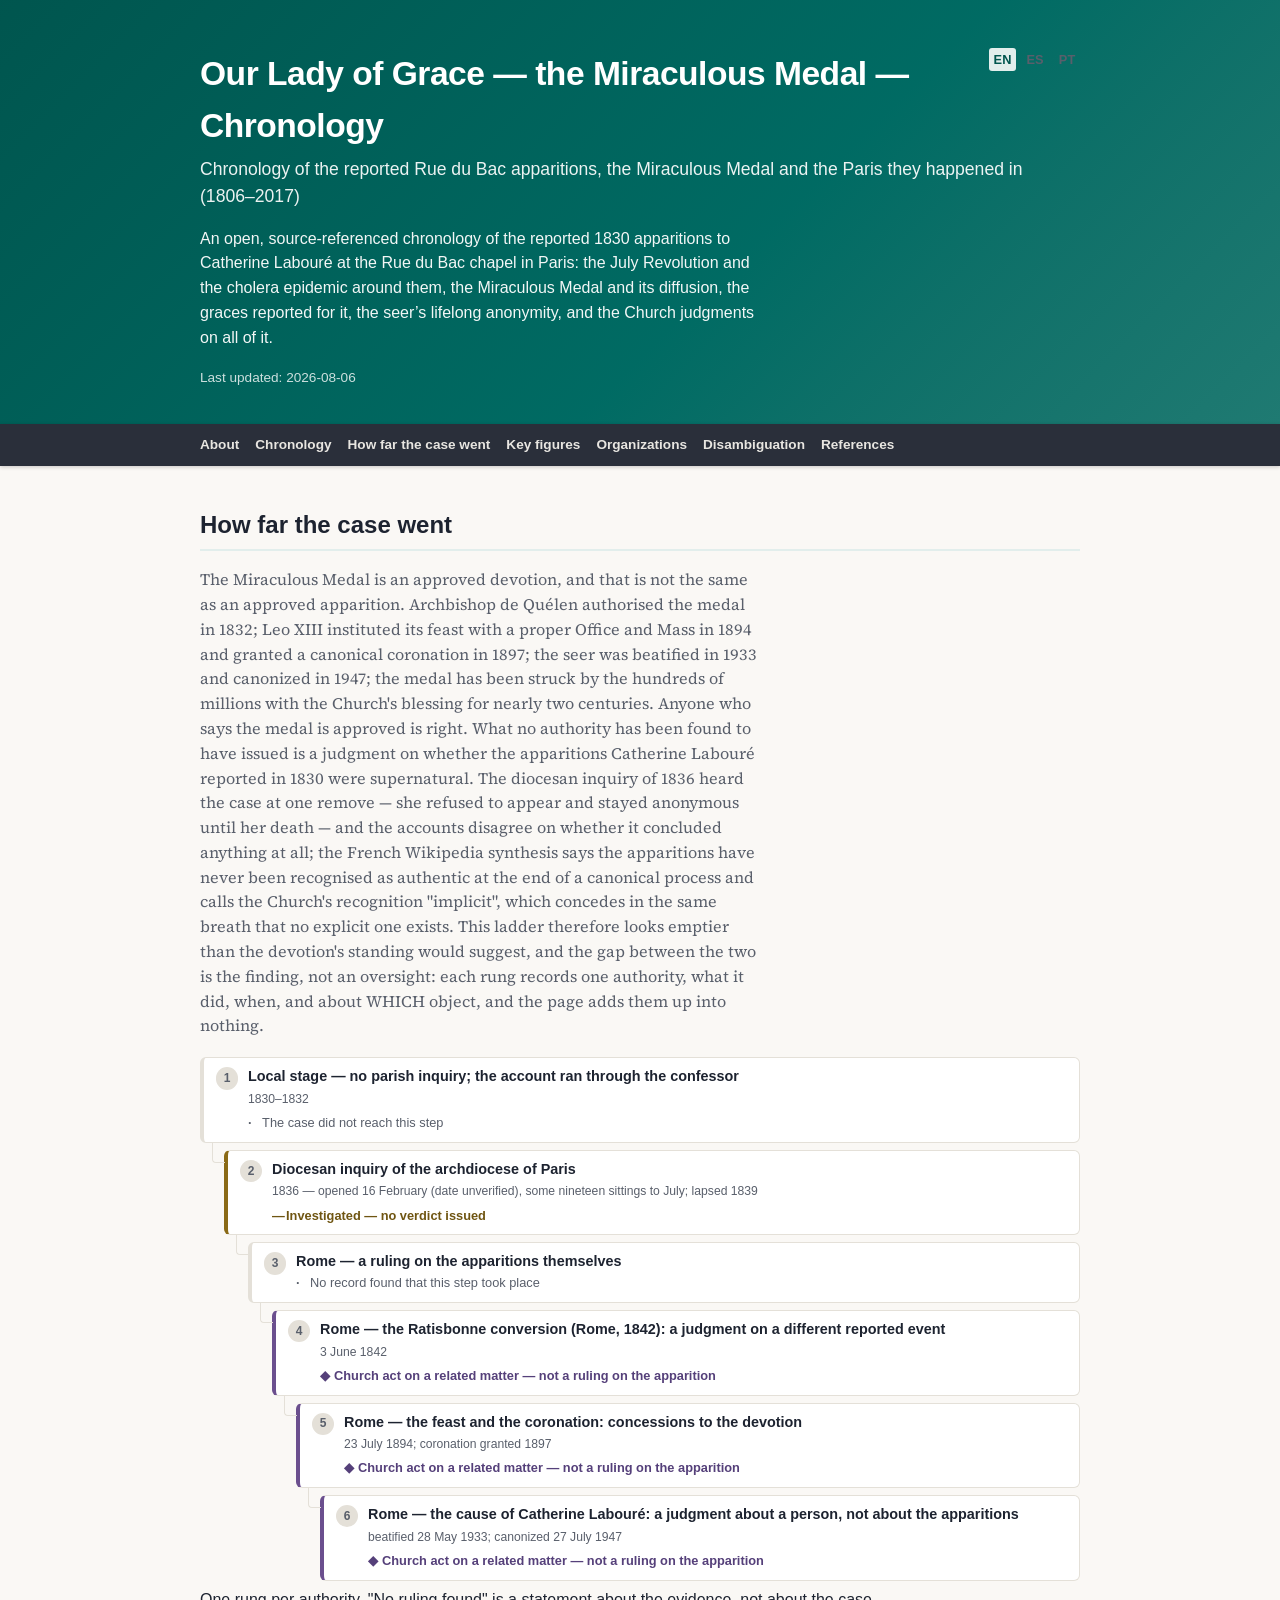
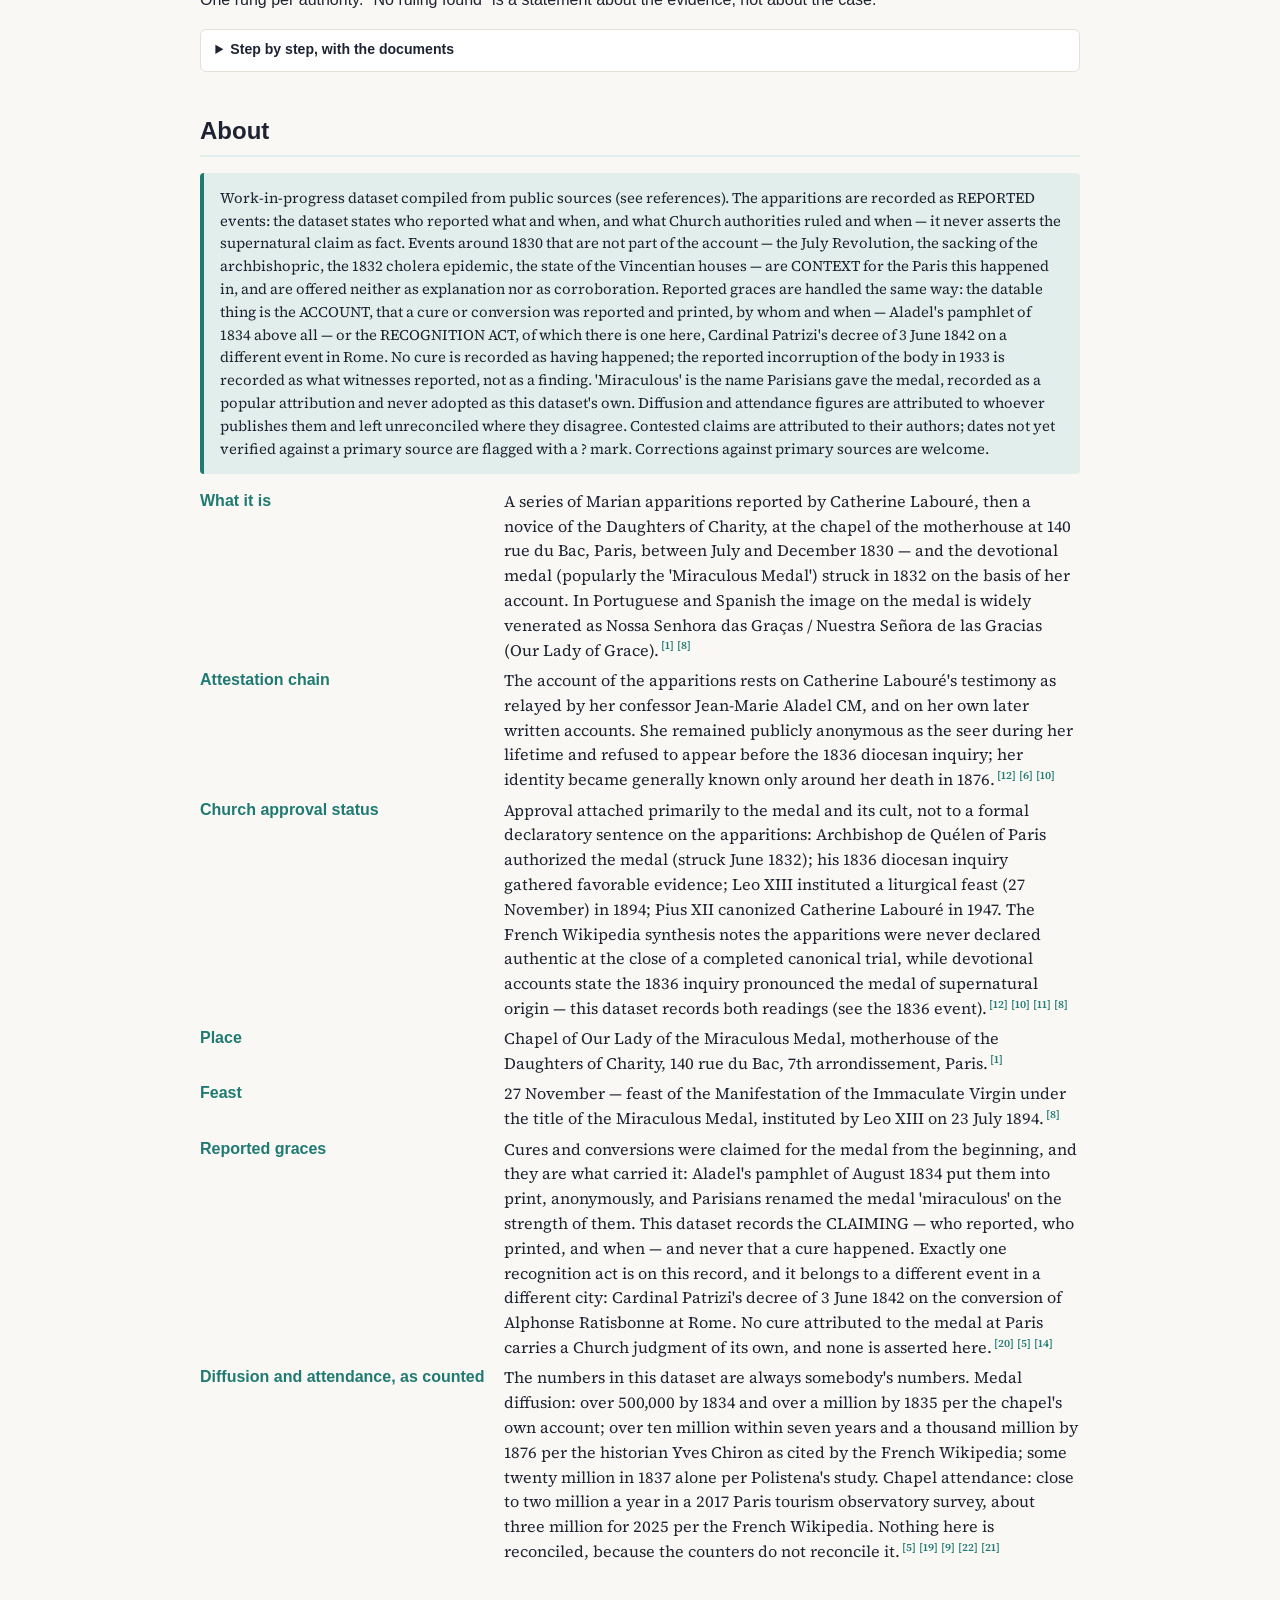
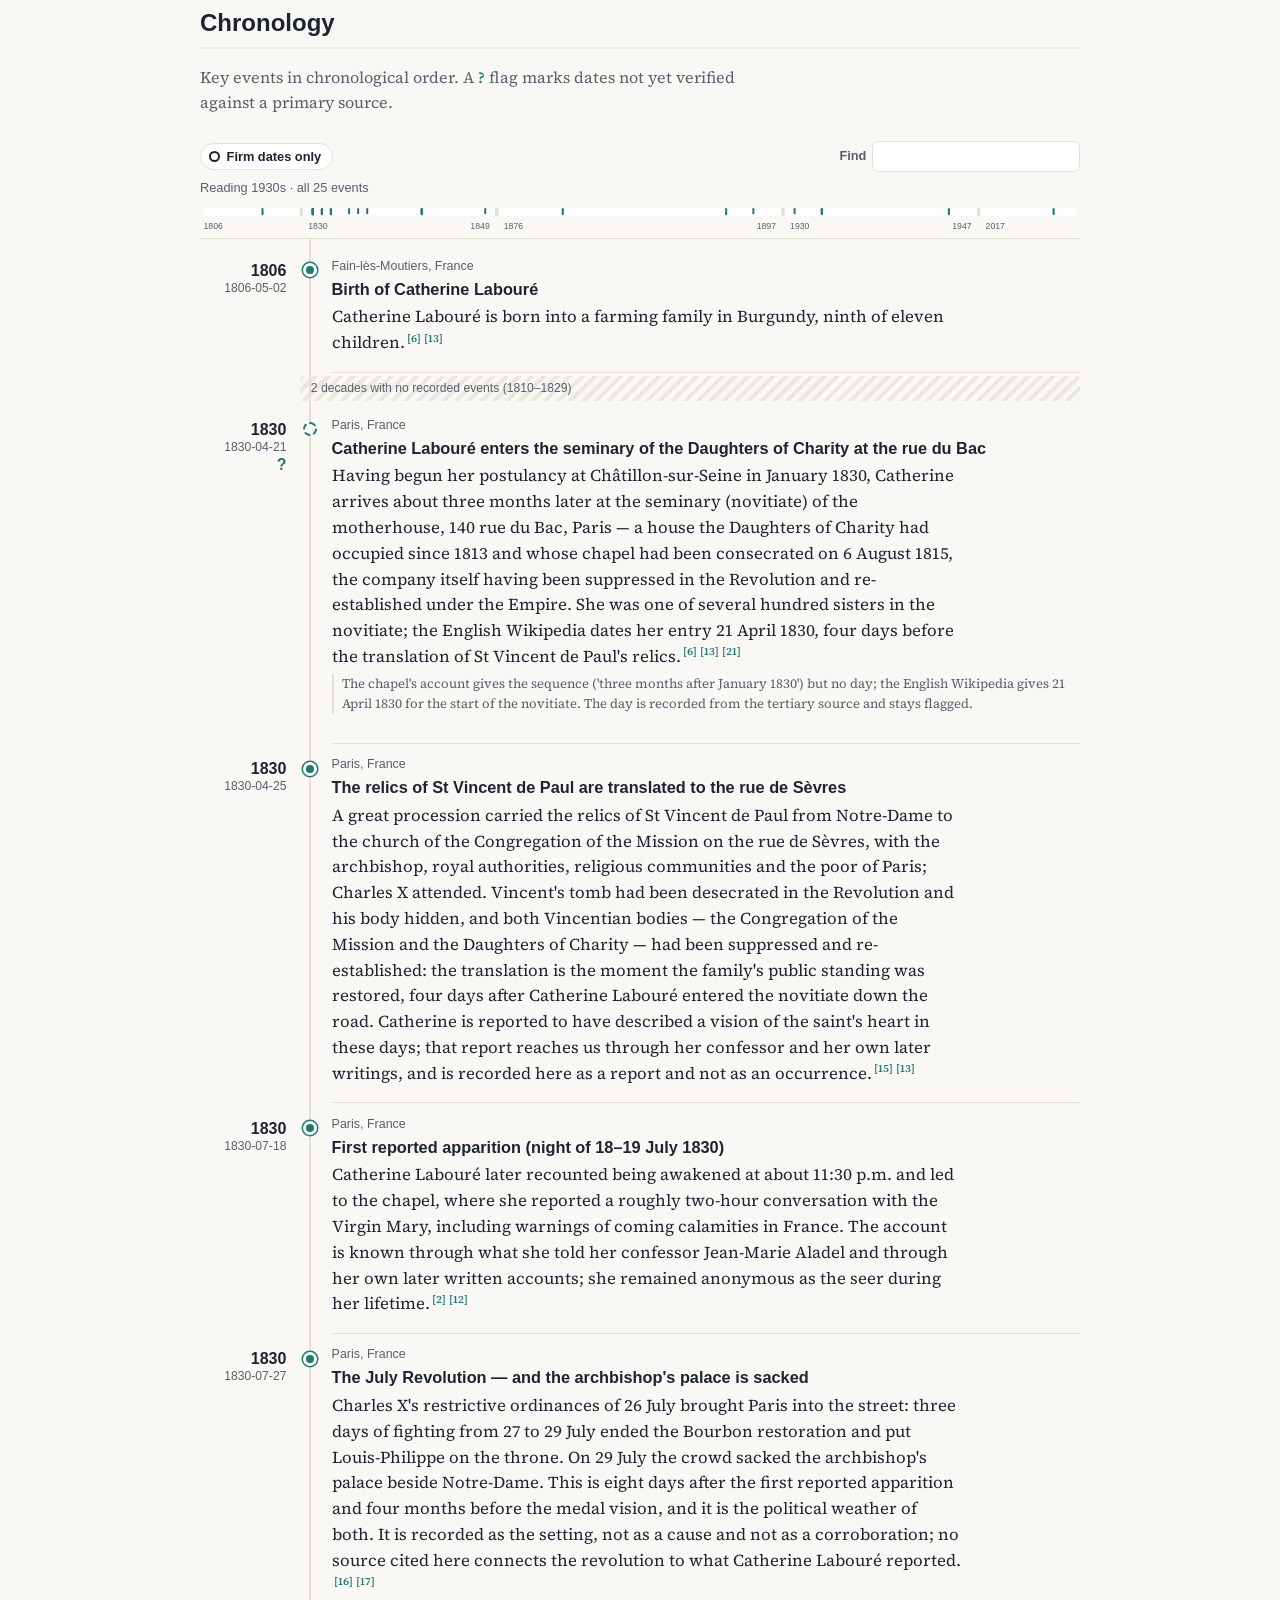
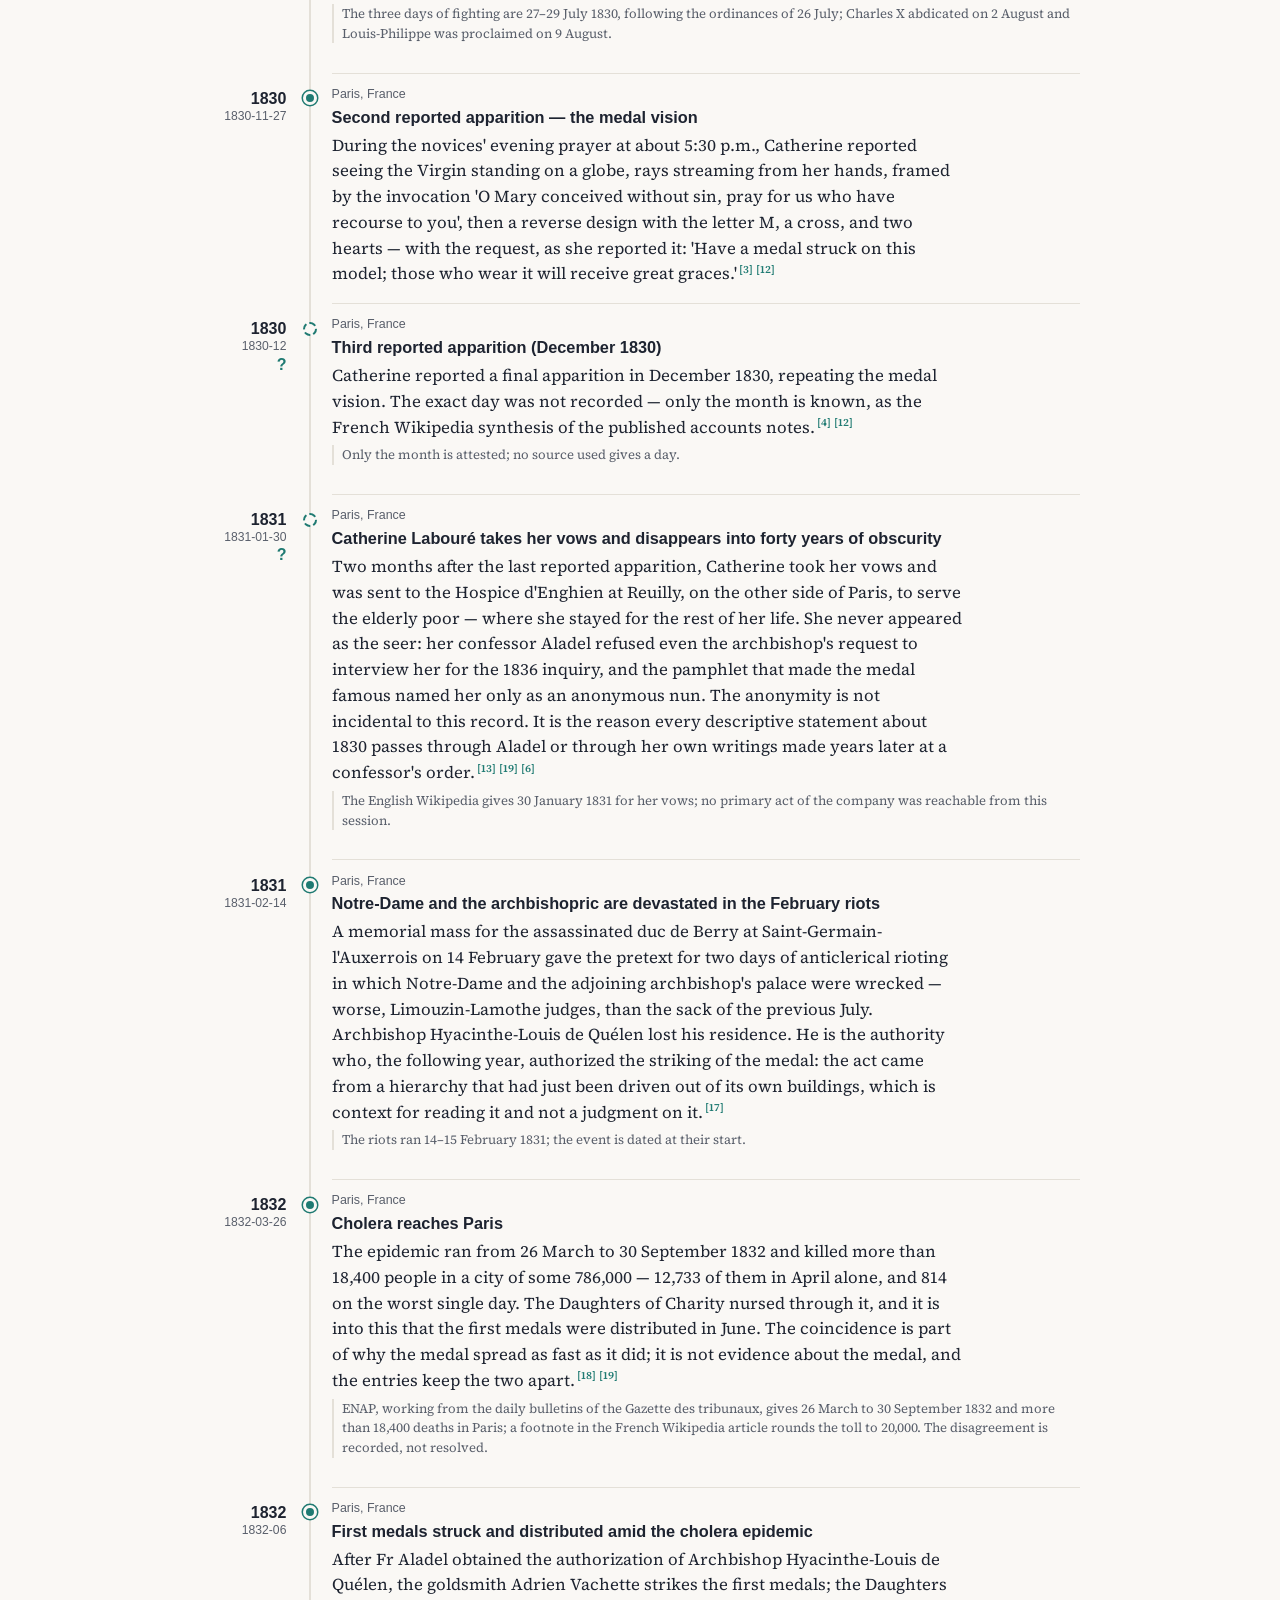
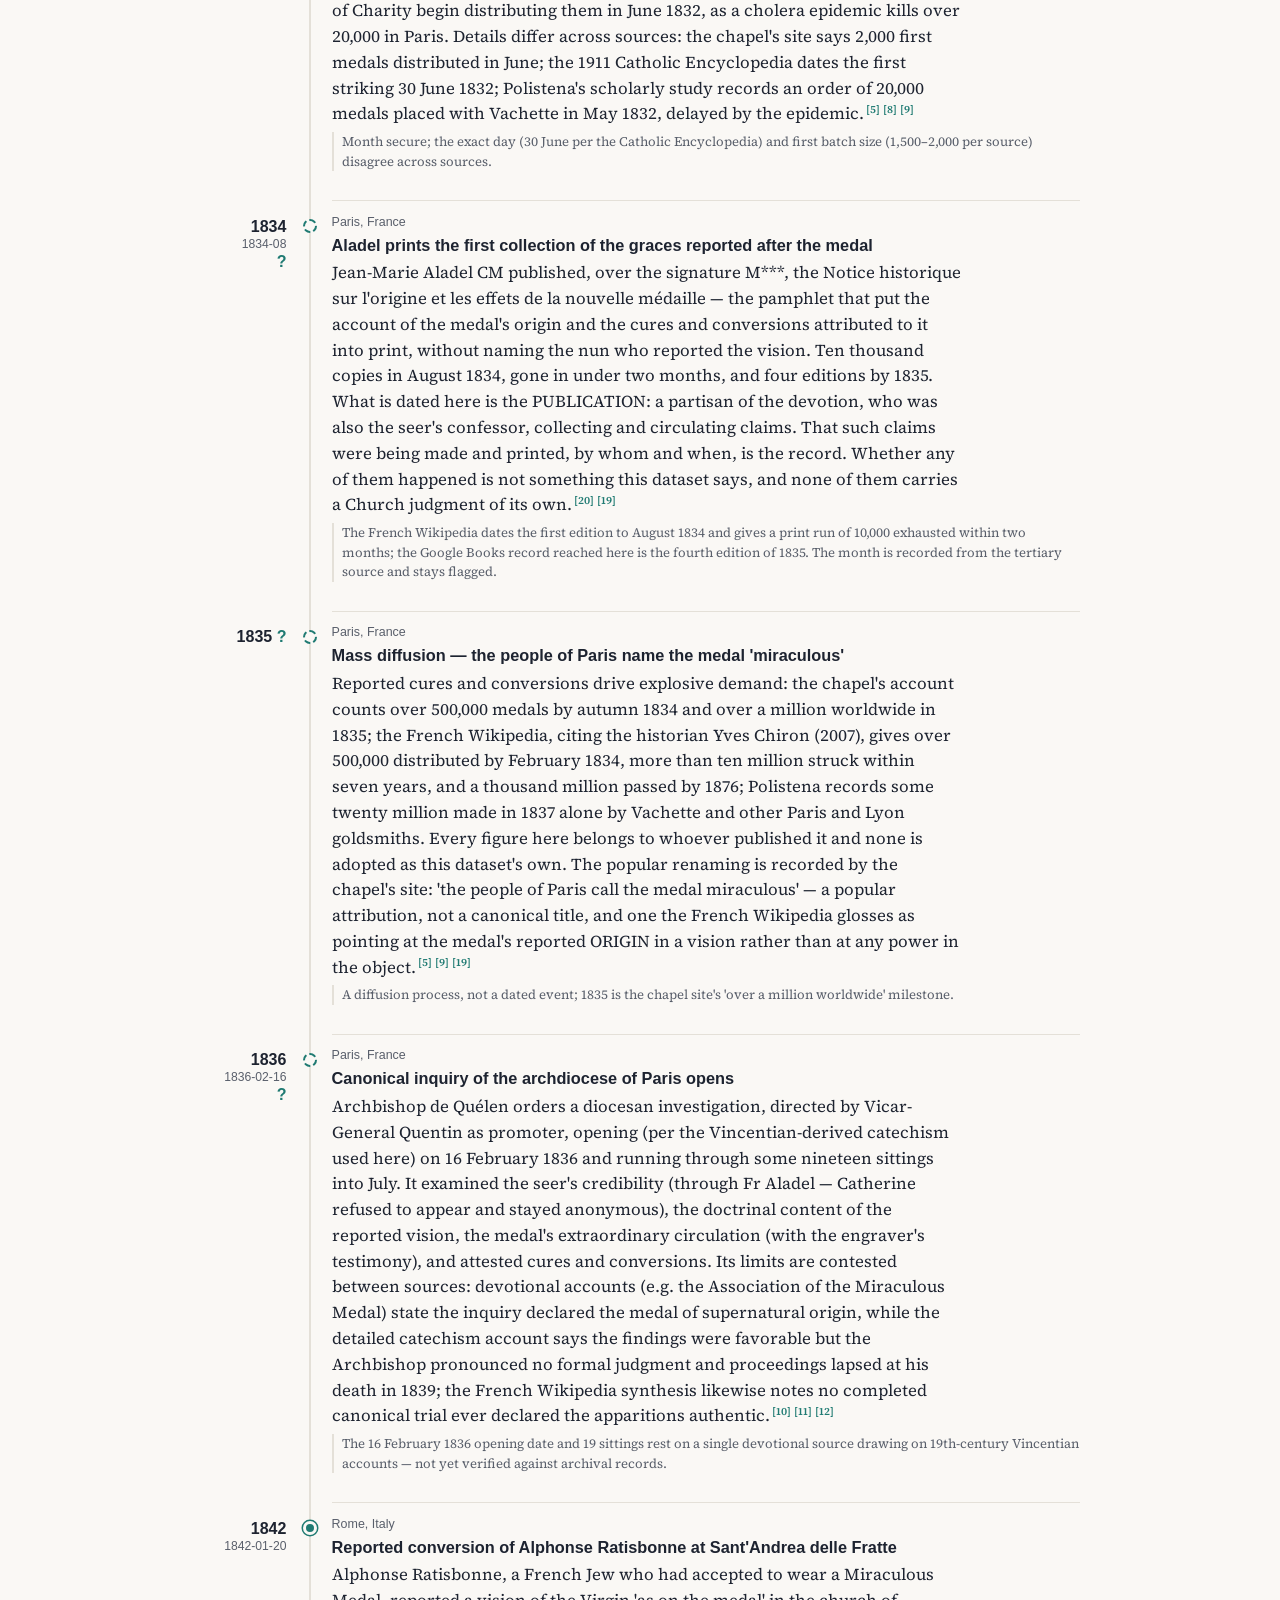
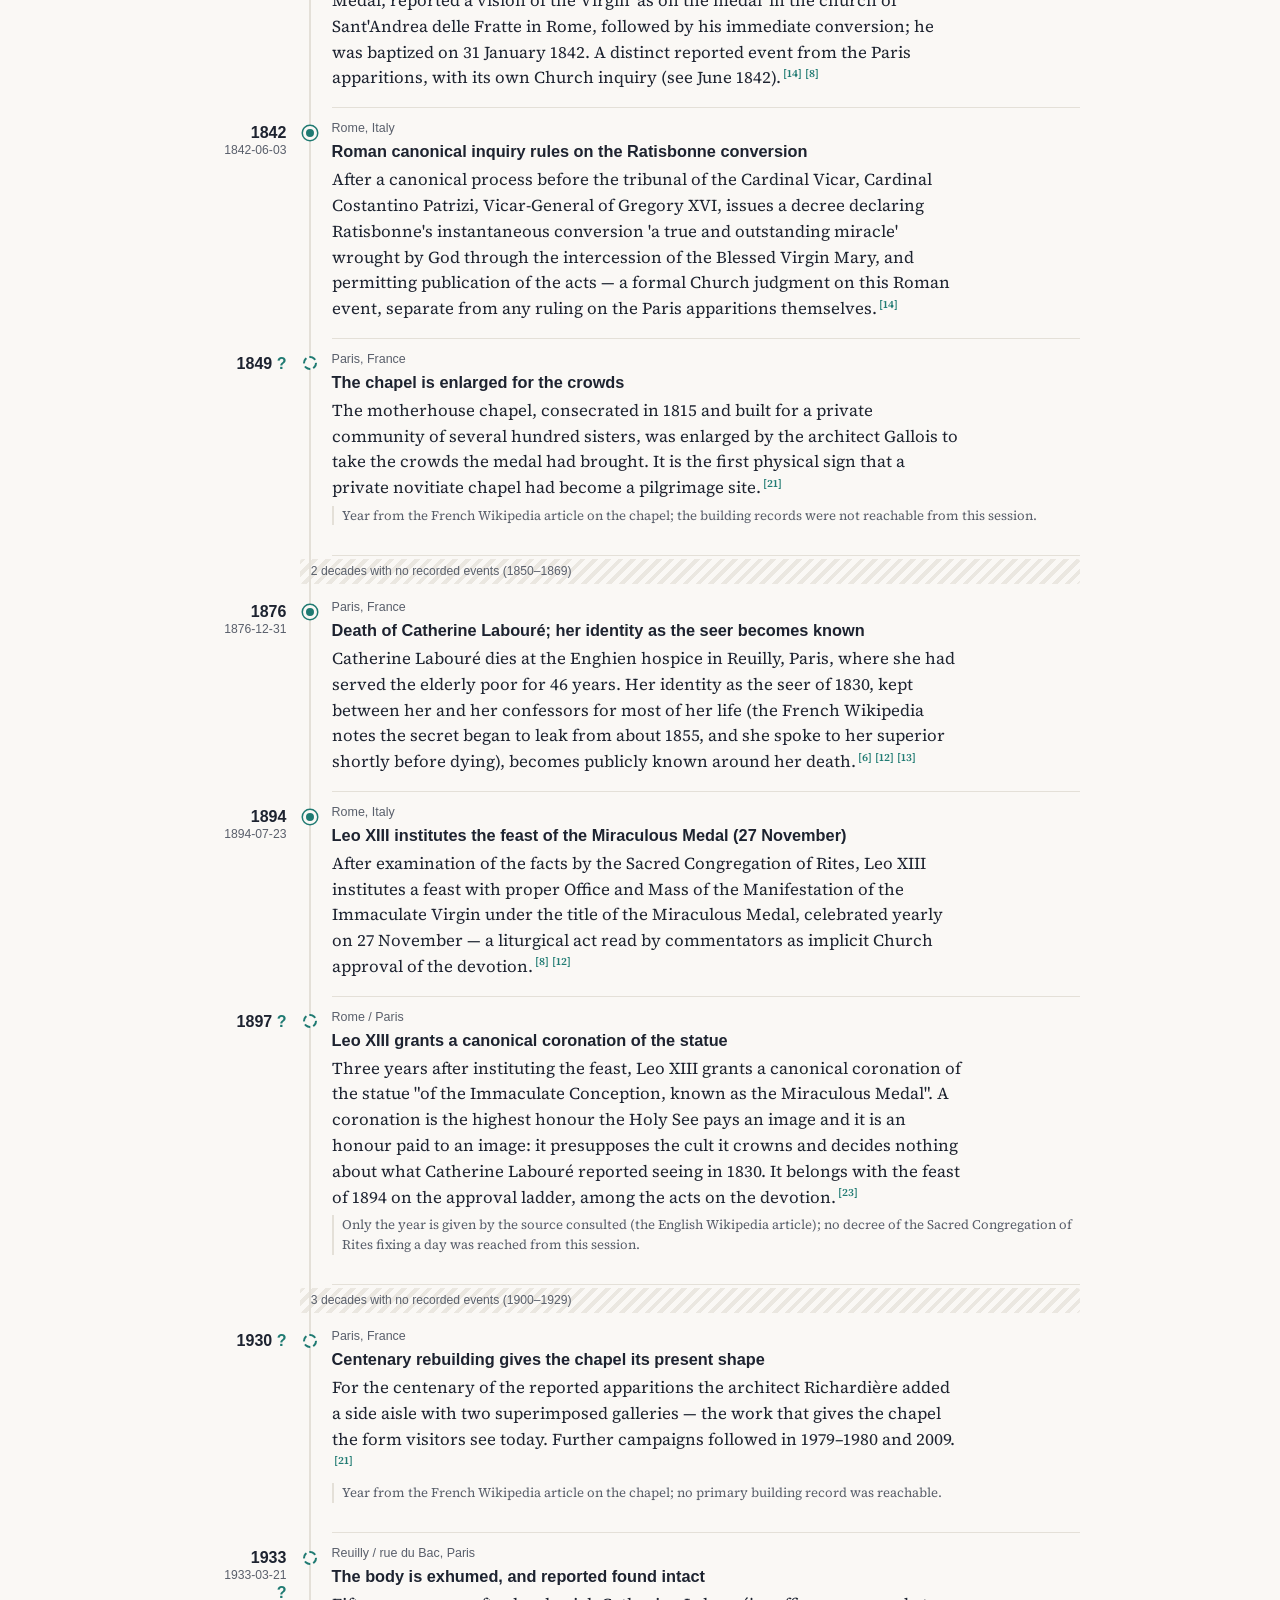
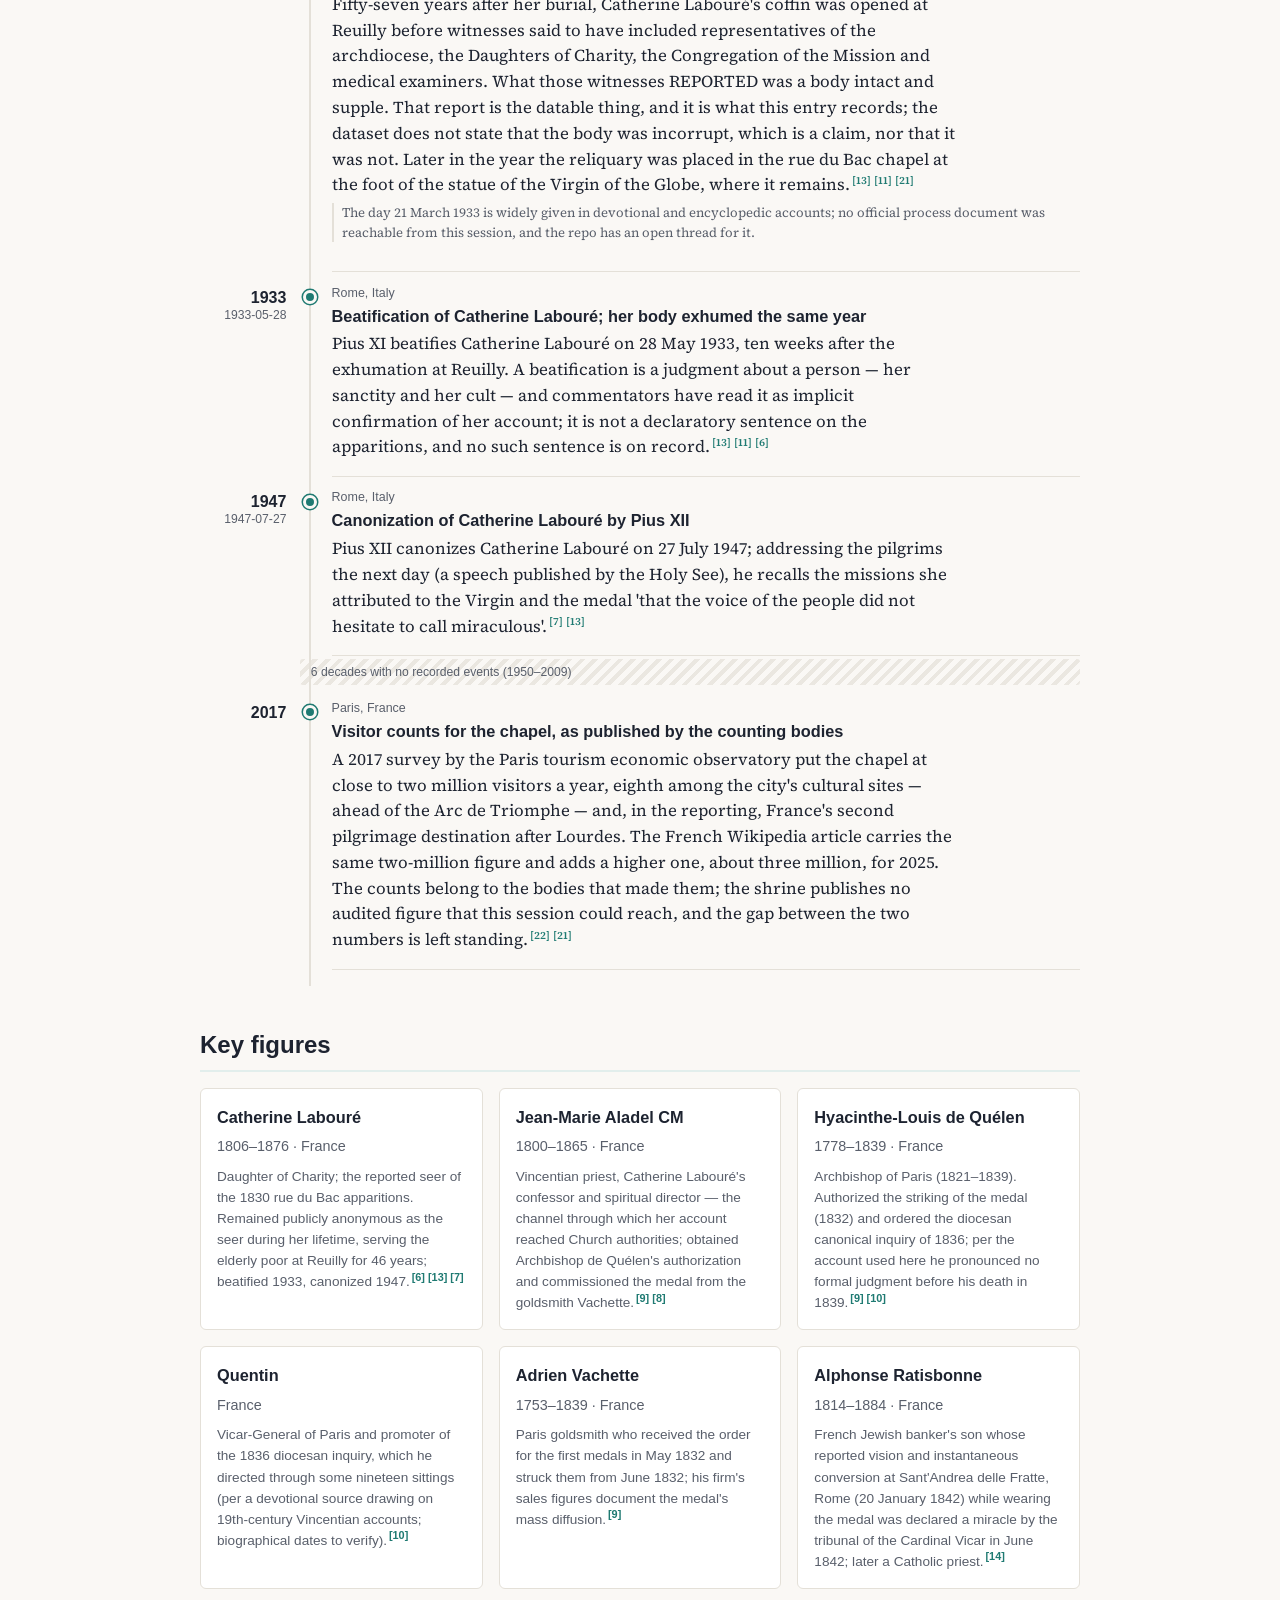
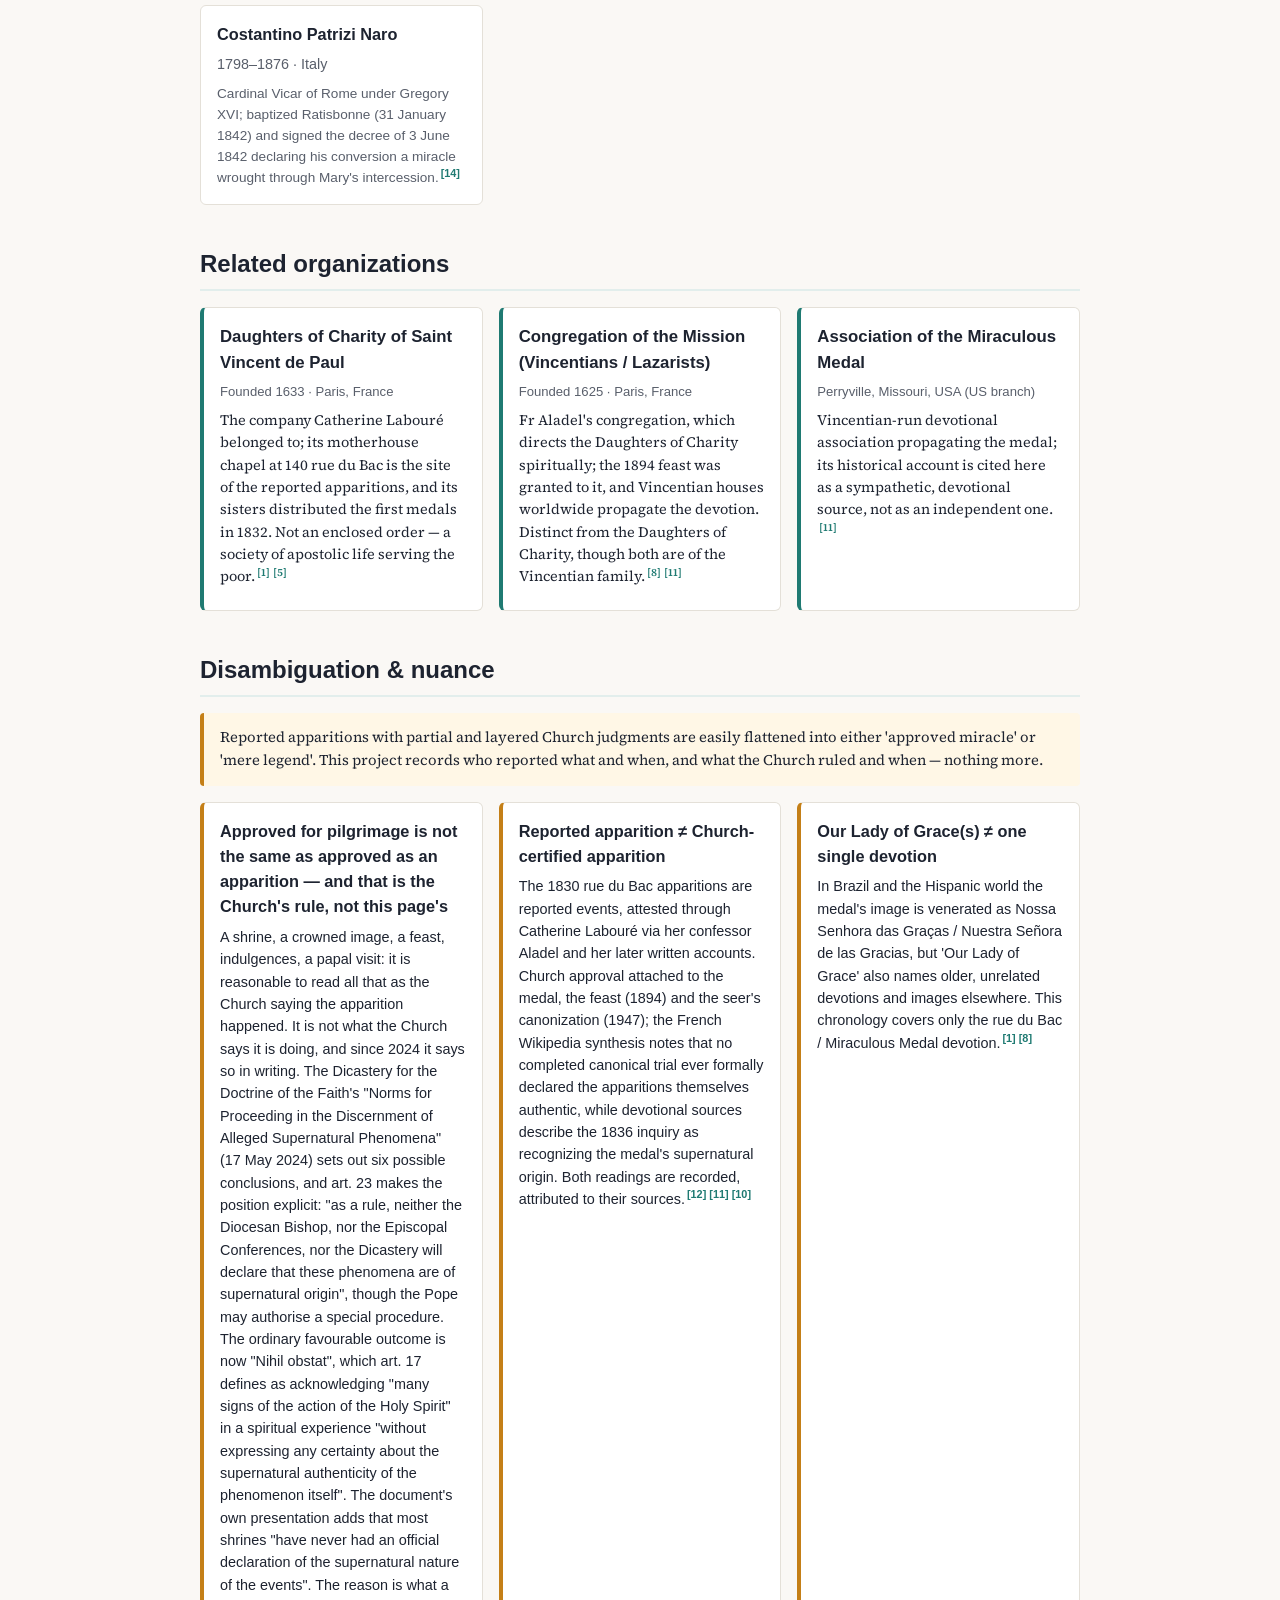
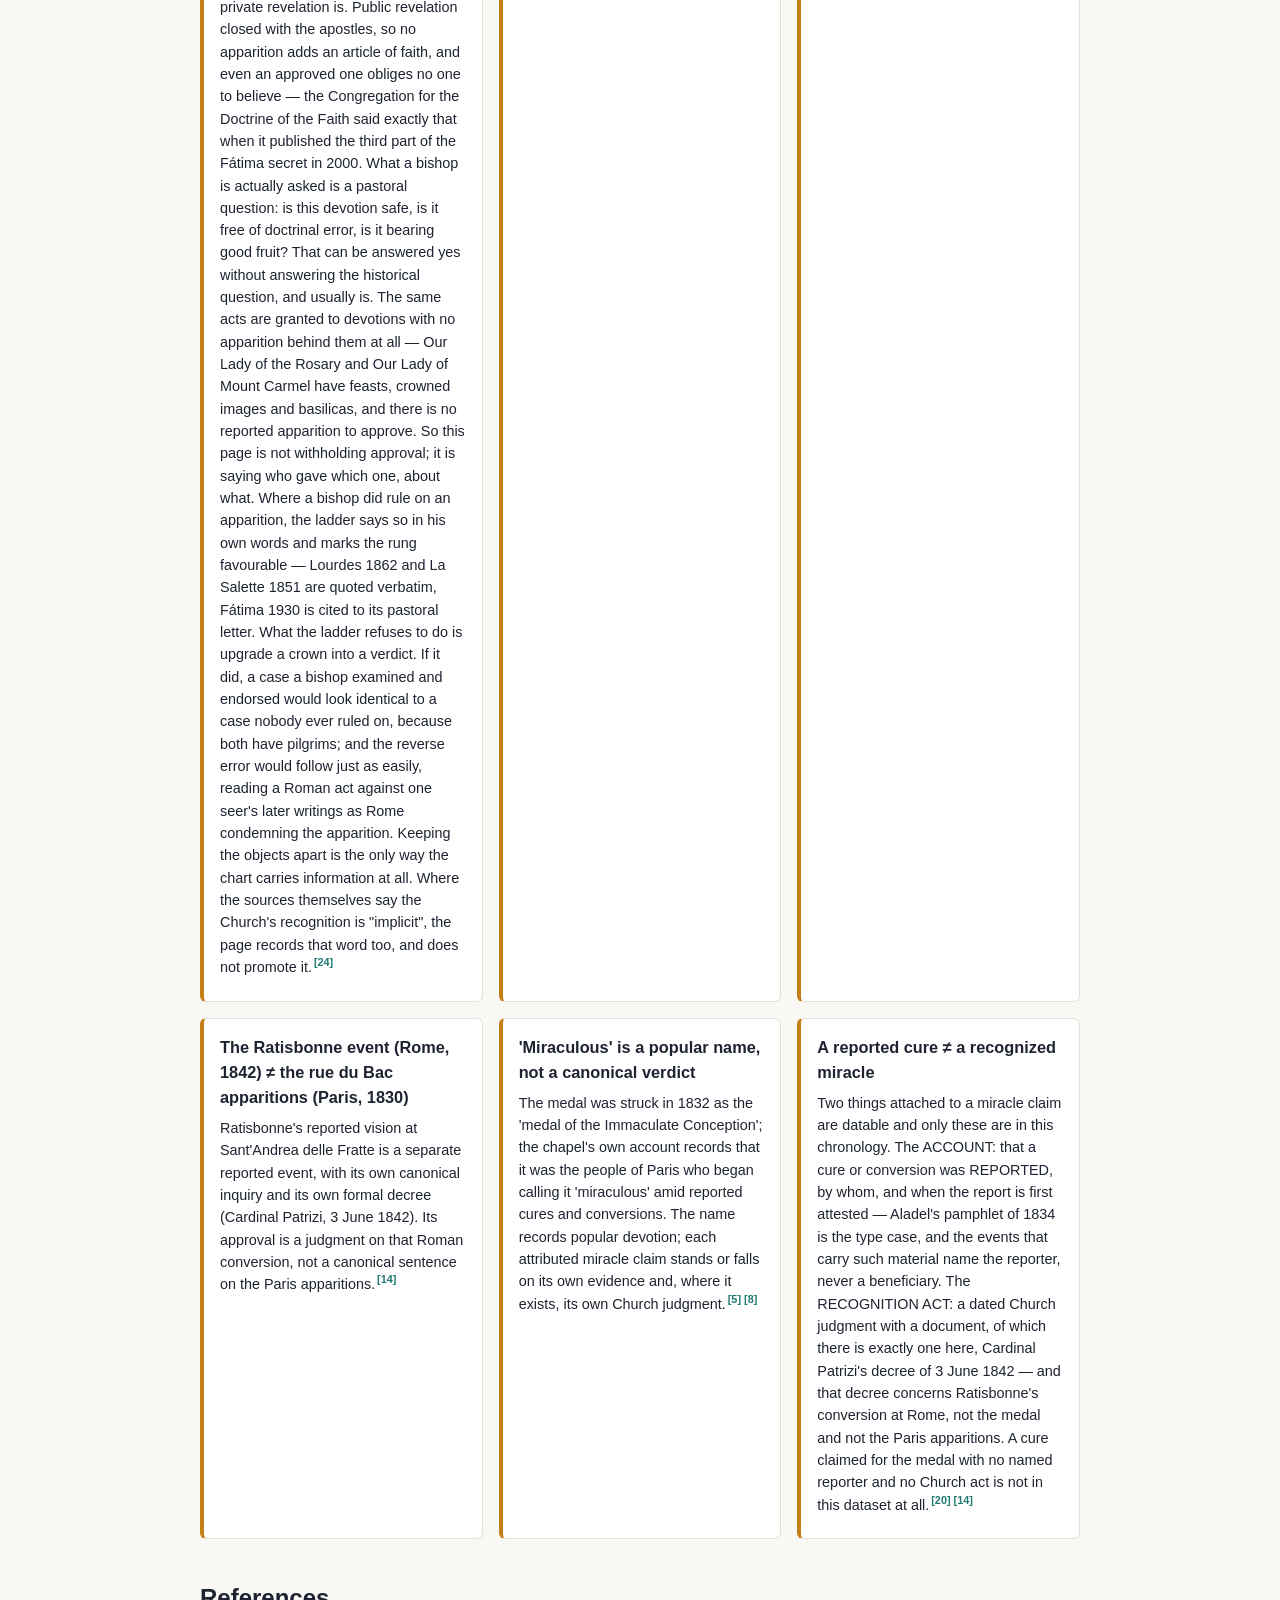
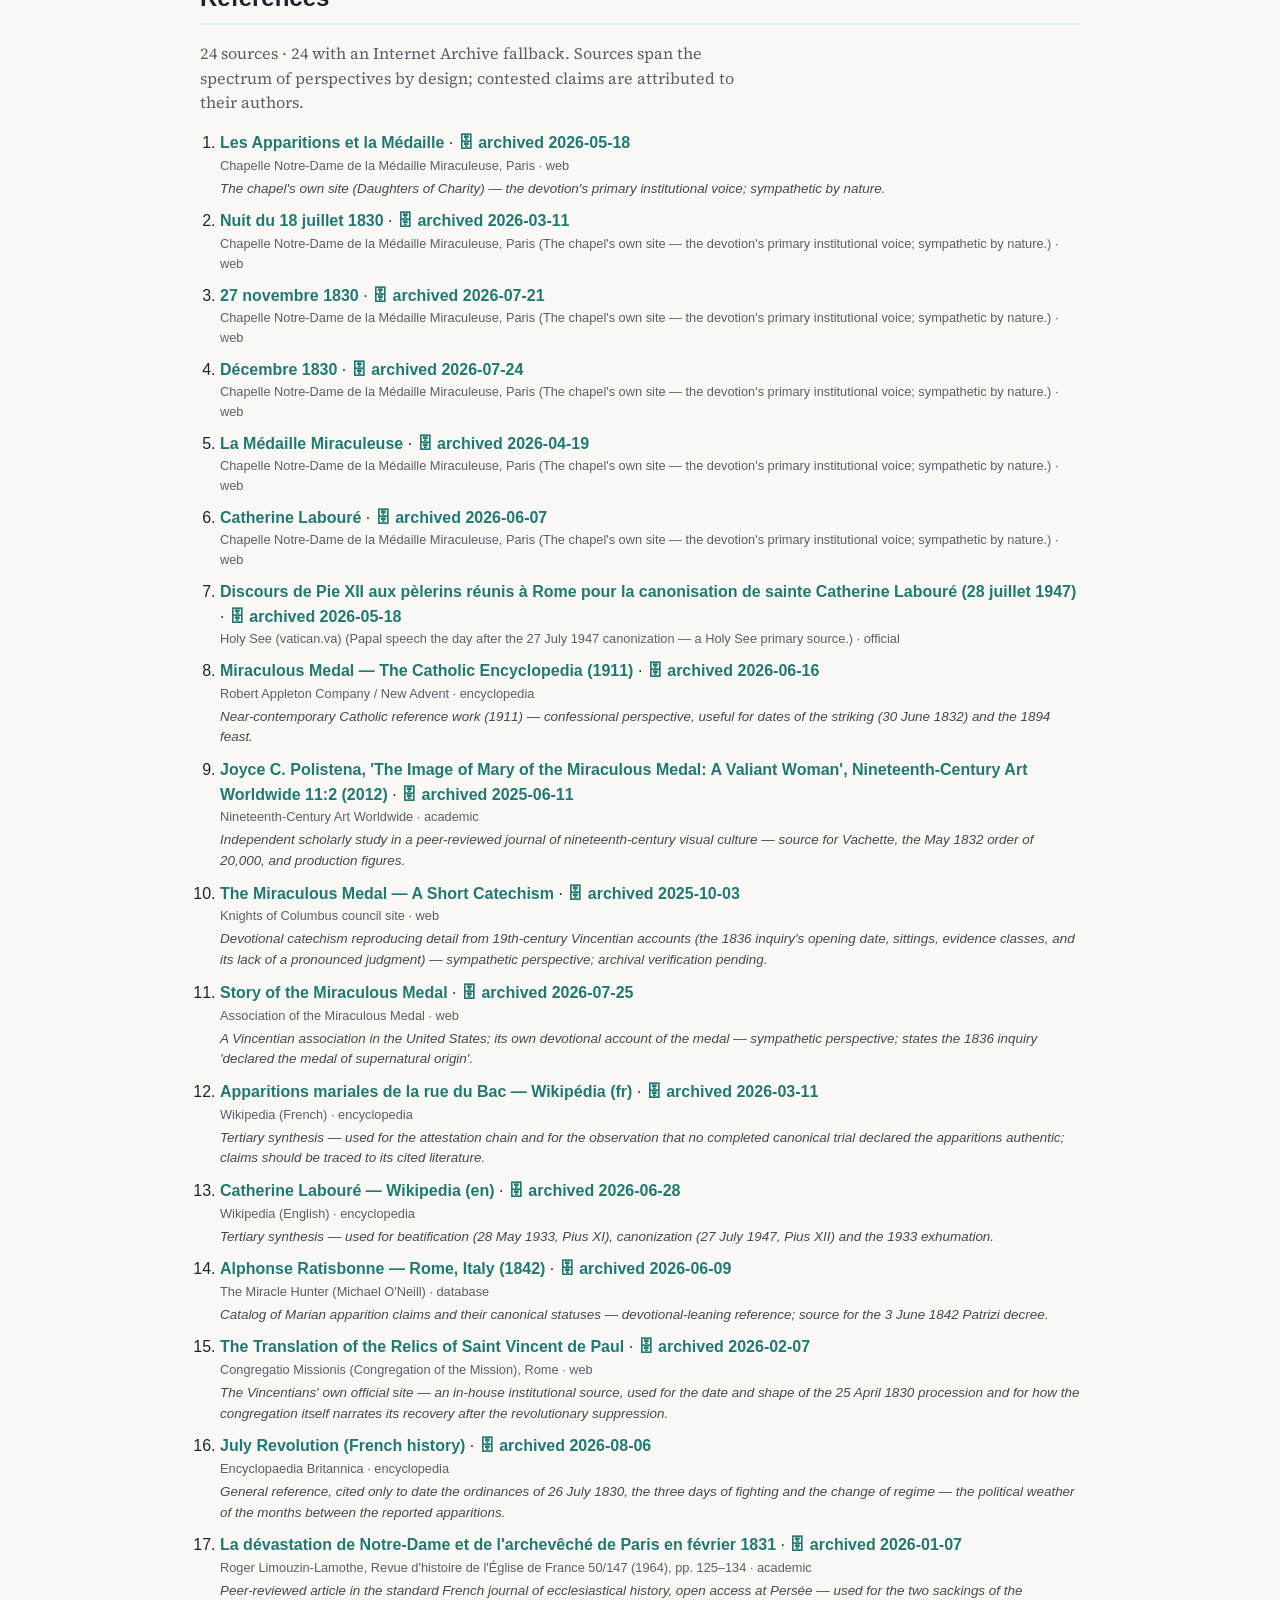
==== commit e978bbe6: "Adopt core#74/#118/#119/#120/#121/#123/#3: vocabulary, look, citations, disputed dates, shared tests" ====
--- a/docs/en/index.html
+++ b/docs/en/index.html
@@ -15,6 +15,7 @@
   </script>
   <link rel="stylesheet" href="../styles.css">
   <script src="../river.js" defer></script>
+  <script src="../cite.js" defer data-label="Reference" data-all="All references"></script>
   <link rel="canonical" href="https://cronologia.github.io/gracas/en/">
   <link rel="alternate" hreflang="en" href="https://cronologia.github.io/gracas/en/">
   <link rel="alternate" hreflang="es" href="https://cronologia.github.io/gracas/es/">
--- a/docs/styles.css
+++ b/docs/styles.css
@@ -2,7 +2,7 @@
   --bg: #faf8f5;
   --surface: #ffffff;
   --ink: #1d2330;
-  --muted: #6b7280;
+  --muted: #595f6b;
   --accent: #1f7a72;
   --accent-dark: #14524c;
   --accent-soft: #e0f1ef;
@@ -296,7 +296,7 @@
 .lang-switch { float: right; display: flex; gap: .35rem; align-items: center; font-size: .8rem; font-weight: 700; }
 .lang-switch a { color: var(--muted); text-decoration: none; padding: .1rem .3rem; border-radius: 3px; }
 .lang-switch a:hover { color: var(--accent); background: var(--accent-soft); }
-.lang-switch .lang-current { color: var(--accent); background: var(--accent-soft); padding: .1rem .3rem; border-radius: 3px; }
+.lang-switch .lang-current { color: var(--accent-dark); background: var(--accent-soft); padding: .1rem .3rem; border-radius: 3px; }
 
 /* Machine-translation disclaimer (non-English pages) */
 .i18n-disclaimer {
@@ -415,8 +415,8 @@
 /* Four steps of intensity — always alongside the printed number, never instead. */
 .sw-i1 { background: color-mix(in srgb, var(--accent) 12%, transparent); }
 .sw-i2 { background: color-mix(in srgb, var(--accent) 28%, transparent); }
-.sw-i3 { background: color-mix(in srgb, var(--accent) 46%, transparent); }
-.sw-i4 { background: color-mix(in srgb, var(--accent) 64%, transparent); }
+.sw-i3 { background: var(--accent); }
+.sw-i4 { background: var(--accent-dark); }
 .sw-i3 a, .sw-i4 a { color: #fff; }
 .sw-zero { background: transparent; }
 .sw-zero::after { content: '·'; color: var(--muted); }
@@ -562,9 +562,9 @@
 .rv-l0 { --c: var(--accent); }
 .rv-lanes .rv-l0 { --c: #4338a0; }
 .rv-l1 { --c: #13776d; }
-.rv-l2 { --c: #a8620f; }
+.rv-l2 { --c: #9d5c0e; }
 .rv-l3 { --c: #b0306a; }
-.rv-l4 { --c: #2f7fb5; }
+.rv-l4 { --c: #2a72a2; }
 .rv-l5 { --c: #5e7a1a; }
 .rv-l6 { --c: #8a5a44; }
 .rv-l7 { --c: #555f6d; }
@@ -635,6 +635,92 @@
   .rv-e { break-inside: avoid; }
   .rv-e[hidden] { display: grid; }
   .rv-card { animation: none; }
+}
+
+.rv-ribbon .rv-hl { font-size: 9.5px; font-weight: 700; fill: var(--ink); }
+.rv-ribbon .rv-hl-tick { stroke: var(--ink); stroke-width: 1; stroke-dasharray: 2 2; opacity: .55; }
+.rv-claims { margin: .55rem 0 0; font-size: .86rem; }
+.rv-claims-h { margin: 0 0 .3rem; font-size: .72rem; font-weight: 700; letter-spacing: .04em; text-transform: uppercase; color: var(--muted); }
+.rv-claims-h span { font-weight: 600; letter-spacing: 0; text-transform: none; margin-left: .3rem; }
+.rv-span { position: relative; height: 12px; margin: 0 .4rem .35rem; border-bottom: 1px solid var(--line); max-width: 22rem; }
+.rv-span i, .rv-span b { position: absolute; bottom: -1px; }
+.rv-span .rv-ct { width: 2px; height: 9px; margin-left: -1px; background: var(--accent); }
+.rv-span .rv-cr { height: 5px; min-width: 2px; background: color-mix(in srgb, var(--accent) 45%, transparent); border: 1px solid var(--accent); border-radius: 2px; }
+.rv-span b { width: 9px; height: 9px; margin-left: -4.5px; bottom: -5px; border-radius: 50%; background: var(--bg); border: 2px solid var(--accent); }
+.rv-claims ul { margin: 0; padding-left: 1.1rem; }
+.rv-claims li { margin: .1rem 0; }
+.rv-cyr { font-weight: 700; font-variant-numeric: tabular-nums; }
+
+/* ---------------------------------------------------------------------------
+   Citation previews (core#119): a click or tap on [n] shows the reference
+   beside the claim (src/cite.js). Colours come from the page tokens, so the
+   dark scheme needs nothing of its own. Never printed.
+   --------------------------------------------------------------------------- */
+.cite-pop {
+  position: fixed; inset: auto; margin: 0; max-width: min(26rem, calc(100vw - 16px));
+  padding: .7rem .85rem .6rem; background: var(--surface); color: var(--ink);
+  border: 1px solid var(--line); border-radius: 8px; font-size: .88rem; line-height: 1.45;
+  box-shadow: 0 8px 28px rgb(0 0 0 / .18);
+}
+.cite-pop-head { margin: 0 0 .3rem; font-size: .72rem; font-weight: 700; letter-spacing: .04em; text-transform: uppercase; color: var(--muted); }
+.cite-pop-body > a:first-child { font-weight: 600; }
+.cite-pop-body .ref-meta { margin-top: .15rem; }
+.cite-pop-foot { margin: .5rem 0 0; font-size: .8rem; }
+sup.cite a[aria-expanded] { text-decoration: underline; }
+@media print { .cite-pop { display: none !important; } }
+
+/* ---------------------------------------------------------------------------
+   Look and feel (core#118): a text face for the prose, and a palette derived
+   from one colour. Source Serif 4 (SIL OFL, src/fonts/OFL.txt) is self-hosted
+   - no font CDN, nothing that tracks readers - in two subsets: Latin (en, es,
+   pt) and Latin Extended, which a page downloads only if it uses one of its
+   characters. Navigation, labels, tables and figures stay in the system
+   face; only running prose takes the serif, with old-style figures.
+   Each site declares --accent; the dark shade and the soft tint derive from
+   it in OKLCH, calibrated against the 23 hand-tuned pairs (mean deltaE 0.02
+   and 0.009). A browser without relative colour syntax keeps the site's own
+   declared values.
+   --------------------------------------------------------------------------- */
+@font-face { font-family: 'Source Serif 4'; font-style: normal; font-weight: 400; font-display: swap;
+  src: url('fonts/source-serif-4-latin-400-normal.woff2') format('woff2'); unicode-range: U+0000-00FF,U+0131,U+0152-0153,U+02BB-02BC,U+02C6,U+02DA,U+02DC,U+0304,U+0308,U+0329,U+2000-206F,U+20AC,U+2122,U+2191,U+2193,U+2212,U+2215,U+FEFF,U+FFFD; }
+@font-face { font-family: 'Source Serif 4'; font-style: italic; font-weight: 400; font-display: swap;
+  src: url('fonts/source-serif-4-latin-400-italic.woff2') format('woff2'); unicode-range: U+0000-00FF,U+0131,U+0152-0153,U+02BB-02BC,U+02C6,U+02DA,U+02DC,U+0304,U+0308,U+0329,U+2000-206F,U+20AC,U+2122,U+2191,U+2193,U+2212,U+2215,U+FEFF,U+FFFD; }
+@font-face { font-family: 'Source Serif 4'; font-style: normal; font-weight: 600; font-display: swap;
+  src: url('fonts/source-serif-4-latin-600-normal.woff2') format('woff2'); unicode-range: U+0000-00FF,U+0131,U+0152-0153,U+02BB-02BC,U+02C6,U+02DA,U+02DC,U+0304,U+0308,U+0329,U+2000-206F,U+20AC,U+2122,U+2191,U+2193,U+2212,U+2215,U+FEFF,U+FFFD; }
+@font-face { font-family: 'Source Serif 4'; font-style: normal; font-weight: 400; font-display: swap;
+  src: url('fonts/source-serif-4-latin-ext-400-normal.woff2') format('woff2'); unicode-range: U+0100-02BA,U+02BD-02C5,U+02C7-02CC,U+02CE-02D7,U+02DD-02FF,U+0304,U+0308,U+0329,U+1D00-1DBF,U+1E00-1E9F,U+1EF2-1EFF,U+2020,U+20A0-20AB,U+20AD-20C0,U+2113,U+2C60-2C7F,U+A720-A7FF; }
+@font-face { font-family: 'Source Serif 4'; font-style: italic; font-weight: 400; font-display: swap;
+  src: url('fonts/source-serif-4-latin-ext-400-italic.woff2') format('woff2'); unicode-range: U+0100-02BA,U+02BD-02C5,U+02C7-02CC,U+02CE-02D7,U+02DD-02FF,U+0304,U+0308,U+0329,U+1D00-1DBF,U+1E00-1E9F,U+1EF2-1EFF,U+2020,U+20A0-20AB,U+20AD-20C0,U+2113,U+2C60-2C7F,U+A720-A7FF; }
+@font-face { font-family: 'Source Serif 4'; font-style: normal; font-weight: 600; font-display: swap;
+  src: url('fonts/source-serif-4-latin-ext-600-normal.woff2') format('woff2'); unicode-range: U+0100-02BA,U+02BD-02C5,U+02C7-02CC,U+02CE-02D7,U+02DD-02FF,U+0304,U+0308,U+0329,U+1D00-1DBF,U+1E00-1E9F,U+1EF2-1EFF,U+2020,U+20A0-20AB,U+20AD-20C0,U+2113,U+2C60-2C7F,U+A720-A7FF; }
+:root { --font-text: 'Source Serif 4', Georgia, 'Times New Roman', serif; }
+@supports (color: oklch(from red l c h)) {
+  :root {
+    --accent-dark: oklch(from var(--accent) calc(l * .76) c h);
+    --accent-soft: oklch(from var(--accent) .94 calc(c * .15) h);
+  }
+}
+.rv-text, .date-note, .section-intro, .rv-claims li, .notice, blockquote,
+#about p, #about li, #about dd,
+.cat-item p:not([class]), .related-card p:not([class]), .party-card p:not([class]) {
+  font-family: var(--font-text); font-variant-numeric: oldstyle-nums proportional-nums;
+}
+.rv-text { font-size: 1.04rem; line-height: 1.55; }
+
+/* ---------------------------------------------------------------------------
+   Print (core#3): the page on paper. On screen a reference is a link; on paper
+   it is only useful with its address, and with the archived copy's address
+   when the live one may be gone. Headings never end a page.
+   --------------------------------------------------------------------------- */
+@page { margin: 16mm 14mm; }
+@media print {
+  ol.references a[href^="http"]:not(.archive-link)::after,
+  ol.references a.archive-link::after {
+    content: " <" attr(href) ">"; font-size: .72rem; font-weight: 400; color: #444; word-break: break-all;
+  }
+  h2, h3 { break-after: avoid; page-break-after: avoid; }
+  .notice, ol.references li, .rv-claims { break-inside: avoid; page-break-inside: avoid; }
+  .rv-empty, .rv-status { display: none; }
 }
 
 /* ---------------------------------------------------------------------------
@@ -686,6 +772,13 @@
   .al-adjacent .al-node-status, .al-adjacent .al-status { color: #c3a9e8; }
   .rv-l0 { --c: var(--accent-hi); }
   .rv-lanes .rv-l0 { --c: #9d93ff; }
+  /* The light scheme's solid heat steps would sink into the dark page; the
+     translucent steps keep the scale reading dark-to-bright. */
+  .sw-i3 { background: color-mix(in srgb, var(--accent) 46%, transparent); }
+  .sw-i4 { background: color-mix(in srgb, var(--accent) 64%, transparent); }
+  .rv-span .rv-ct { background: var(--accent-hi); }
+  .rv-span .rv-cr { border-color: var(--accent-hi); background: color-mix(in srgb, var(--accent-hi) 35%, transparent); }
+  .rv-span b { border-color: var(--accent-hi); }
   .rv-l1 { --c: #4fc4b5; } .rv-l2 { --c: #e3a24f; } .rv-l3 { --c: #f07aa8; }
   .rv-l4 { --c: #6fb4e8; } .rv-l5 { --c: #a8c25a; } .rv-l6 { --c: #d49a7e; } .rv-l7 { --c: #a3adbb; }
   .rv-win { fill: var(--accent-hi); stroke: var(--accent-hi); }
